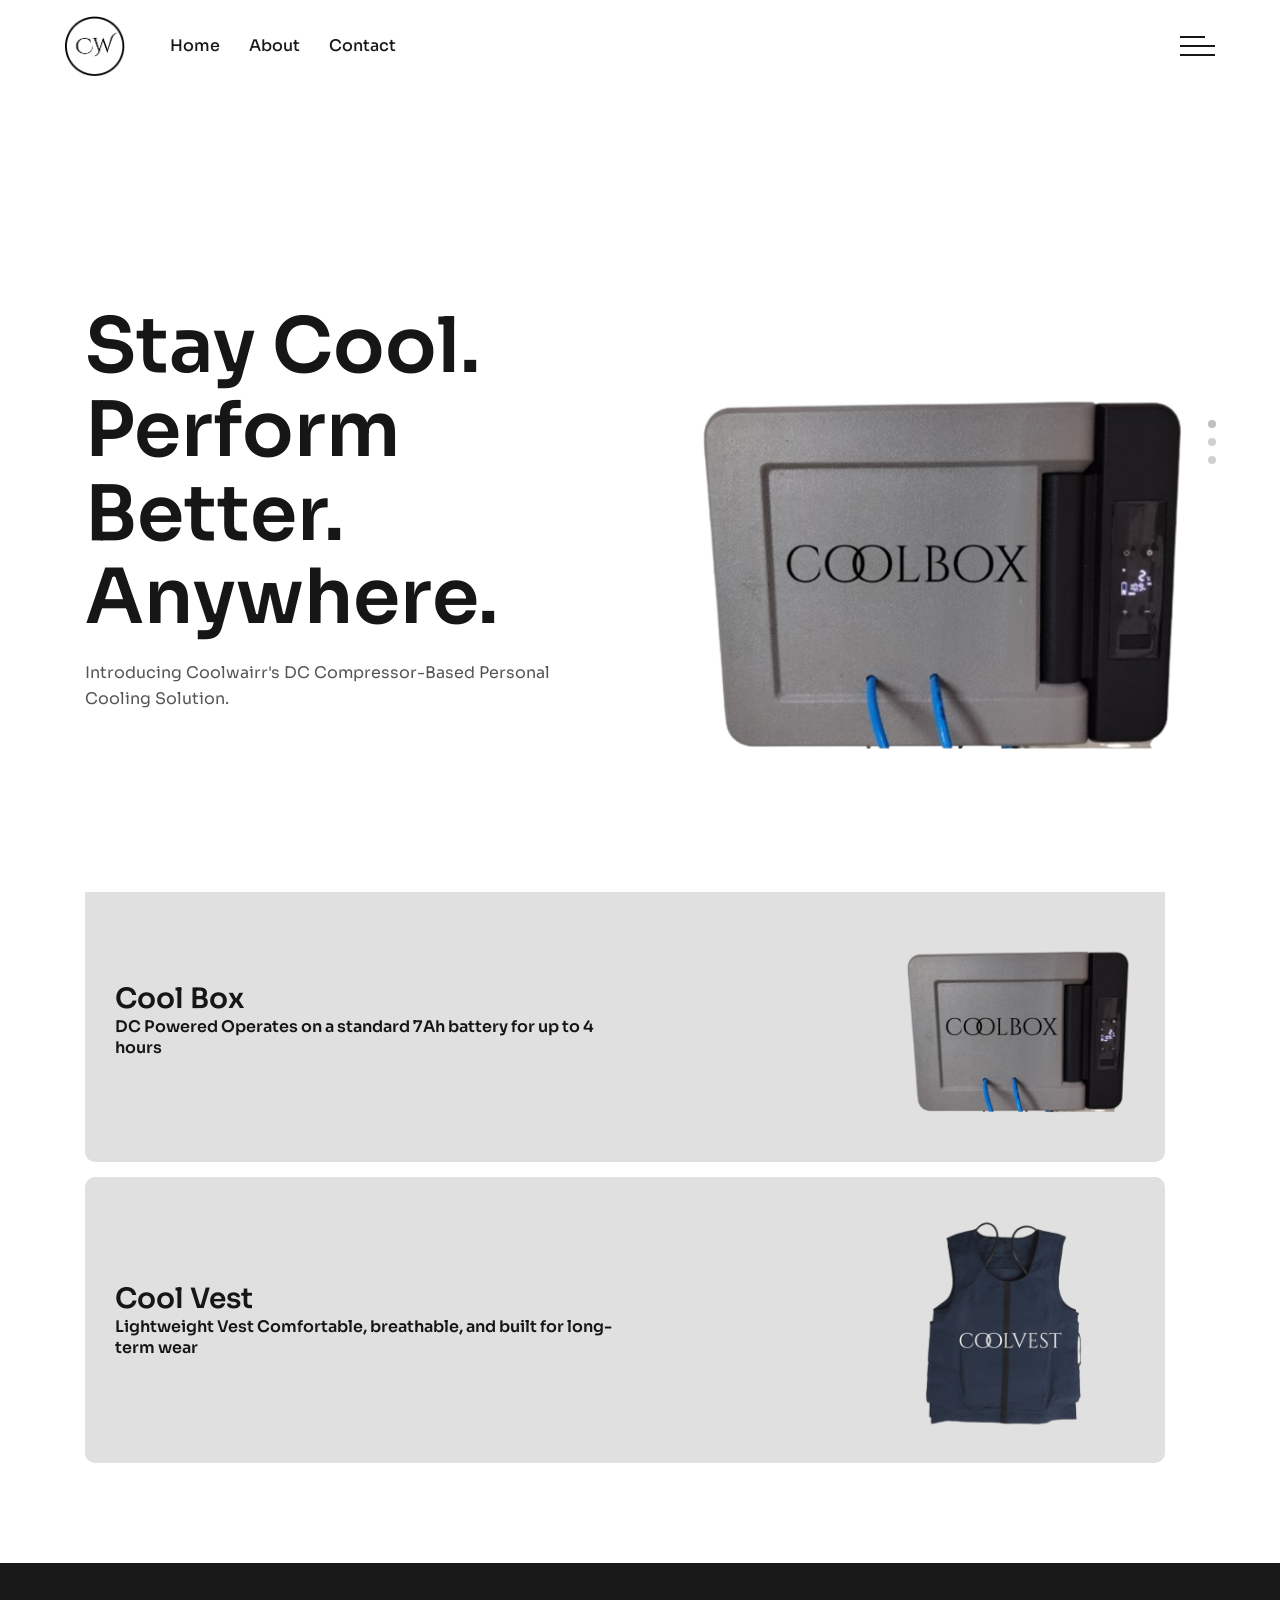
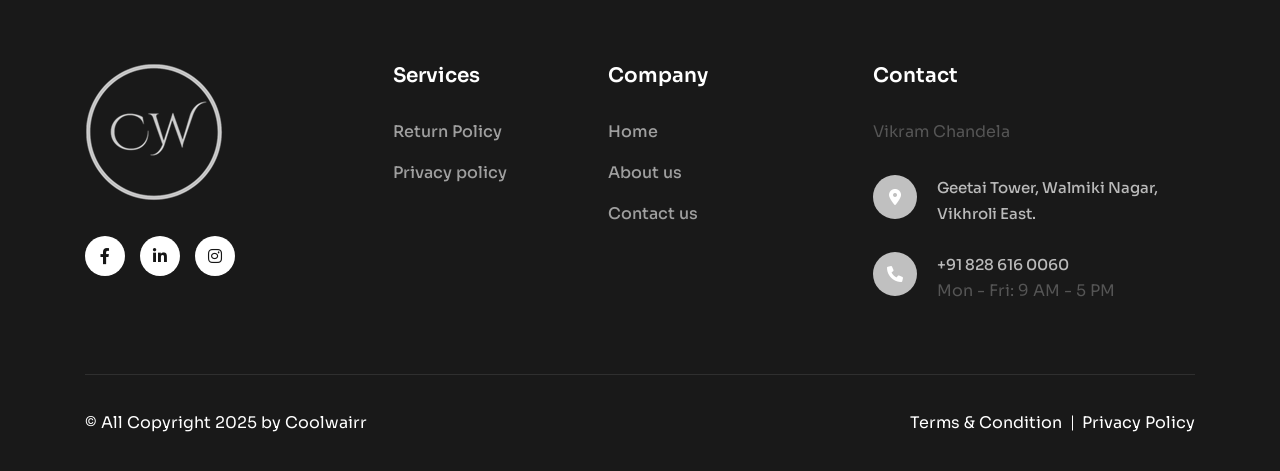
==== index.html @ e126ade2 "First Commit" ====
<!doctype html>
<html class="no-js" lang="zxx">


<head>
   <meta charset="utf-8">
   <meta http-equiv="x-ua-compatible" content="ie=edge">
   <title>Coolwairr</title>
   <meta name="description" content="">
   <meta name="viewport" content="width=device-width, initial-scale=1">

   <!-- Place favicon.ico in the root directory -->
   <link rel="shortcut icon" type="image/x-icon" href="assets/imgs/furniture/favicon.png">

   <!-- CSS here -->
   <link rel="stylesheet" href="assets/css/bootstrap.min.css">
   <link rel="stylesheet" href="assets/css/meanmenu.min.css">
   <link rel="stylesheet" href="assets/css/animate.css">
   <link rel="stylesheet" href="assets/css/swiper.min.css">
   <link rel="stylesheet" href="assets/css/slick.css">
   <link rel="stylesheet" href="assets/css/magnific-popup.css">
   <link rel="stylesheet" href="assets/css/fontawesome-pro.css">
   <link rel="stylesheet" href="assets/css/spacing.css">
   <link rel="stylesheet" href="assets/css/main.css">
</head>

<body>

   <!-- preloader start -->
   <div id="preloader">
      <div class="bd-loader-inner">
         <div class="bd-loader">
            <span class="bd-loader-item"></span>
            <span class="bd-loader-item"></span>
            <span class="bd-loader-item"></span>
            <span class="bd-loader-item"></span>
            <span class="bd-loader-item"></span>
            <span class="bd-loader-item"></span>
            <span class="bd-loader-item"></span>
            <span class="bd-loader-item"></span>
         </div>
      </div>
   </div>
   <!-- preloader start -->

   <!-- Back to top start -->
   <div class="backtotop-wrap cursor-pointer">
      <svg class="backtotop-circle svg-content" width="100%" height="100%" viewBox="-1 -1 102 102">
         <path d="M50,1 a49,49 0 0,1 0,98 a49,49 0 0,1 0,-98" />
      </svg>
   </div>
   <!-- Back to top end -->

   <!-- search area start -->
   <!-- <div class="df-search-area">
      <div class="container">
         <div class="row">
            <div class="col-xl-12">
               <div class="df-search-form">
                  <div class="df-search-close text-center mb-20">
                     <button class="df-search-close-btn df-search-close-btn"></button>
                  </div>
                  <form action="#">
                     <div class="df-search-input mb-10">
                        <input type="text" placeholder="Search for product...">
                        <button type="submit"><i class="flaticon-search-1"></i></button>
                     </div>
                     <div class="df-search-category">
                        <span>Search by : </span>
                        <a href="#">Healthline, </a>
                        <a href="#">COVID-19, </a>
                        <a href="#">Surgery, </a>
                        <a href="#">Surgeon, </a>
                        <a href="#">Medical research</a>
                     </div>
                  </form>
               </div>
            </div>
         </div>
      </div>
   </div>
   <div class="body-overlay"></div> -->
   <!-- search area end -->

   <!-- Offcanvas area start -->
   <div class="fix">
      <div class="offcanvas__info">
         <div class="offcanvas__wrapper">
            <div class="offcanvas__content">
               <div class="offcanvas__top mb-40 d-flex justify-content-between align-items-center">
                  <div class="offcanvas__logo">
                     <a href="index.html">
                        <img src="assets/imgs/furniture/logo/logo.png" alt="logo not found">
                     </a>
                  </div>
                  <div class="offcanvas__close">
                     <button>
                        <i class="fal fa-times"></i>
                     </button>
                  </div>
               </div>
               <div class="offcanvas__search mb-25">
                  <form action="#">
                     <input type="text" placeholder="What are you searching for?">
                     <button type="submit"><i class="far fa-search"></i></button>
                  </form>
               </div>
               <div class="mobile-menu fix mb-40"></div>
               <div class="offcanvas__contact mt-30 mb-20">
                  <h4>Contact Info</h4>
                  <ul>
                     <li class="d-flex align-items-center">
                        <div class="offcanvas__contact-icon mr-15">
                           <i class="fal fa-map-marker-alt"></i>
                        </div>
                        <div class="offcanvas__contact-text">
                           <a target="_blank"
                              href="https://maps.app.goo.gl/G5rBFQSNvnxUEE8n7">Geetai Tower, Walmiki Nagar, Vikhroli East.</a>
                        </div>
                     </li>
                     <li class="d-flex align-items-center">
                        <div class="offcanvas__contact-icon mr-15">
                           <i class="far fa-phone"></i>
                        </div>
                        <div class="offcanvas__contact-text">
                           <a href="tel:+918286160061">+918286160061</a>
                        </div>
                     </li>
                     <li class="d-flex align-items-center">
                        <div class="offcanvas__contact-icon mr-15">
                           <i class="fal fa-envelope"></i>
                        </div>
                        <div class="offcanvas__contact-text">
                           <a href="tel:+012-345-6789"><span class="mailto:coolwairtech@gmail.com">coolwairtech@gmail.com</span></a>
                        </div>
                     </li>
                  </ul>
               </div>
               <div class="offcanvas__social">
                  <ul>
                     <li><a href="https://www.facebook.com/profile.php?id=61555035770147" target="_blank"><i class="fab fa-facebook-f"></i></a></li>
                     <!-- <li><a href="#"><i class="fab fa-twitter"></i></a></li> -->
                     <li><a href="https://www.instagram.com/coollwair/?next=%2F" target="_blank"><i class="fa-brands fa-instagram"></i></a></li>
                     <li><a href="https://www.linkedin.com/company/coolwairr/?viewAsMember=true" target="_blank"><i class="fab fa-linkedin"></i></a></li>
                  </ul>
               </div>
            </div>
         </div>
      </div>
   </div>
   <div class="offcanvas__overlay"></div>
   <div class="offcanvas__overlay-white"></div>
   <!-- Offcanvas area start -->

   <!-- Add cart modal area start -->
   <!-- <div class="product-modal-sm modal fade" id="producQuickViewModal" tabindex="-1">
      <div class="modal-dialog modal-dialog-centered">
         <div class="modal-content">
            <div class="product-modal">
               <div class="product-modal-wrapper p-relative">
                  <button type="button" class="close product-modal-close" data-bs-dismiss="modal" aria-label="Close">
                     <i class="fal fa-times"></i>
                  </button>
                  <div class="modal__inner">
                     <div class="bd__shop-details-inner">
                        <div class="row">
                           <div class="col-xxl-6 col-lg-6">
                              <div class="product__details-thumb-wrapper d-sm-flex align-items-start">
                                 <div class="product__details-thumb-tab mr-20">
                                    <nav>
                                       <div class="nav nav-tabs flex-nowrap flex-sm-column" id="nav-tab" role="tablist">
                                          <button class="nav-link active" id="img-1-tab" data-bs-toggle="tab"
                                             data-bs-target="#img-1" type="button" role="tab" aria-controls="img-1"
                                             aria-selected="true">
                                             <img src="assets/imgs/product/details/details-04.png"
                                                alt="product-sm-thumb">
                                          </button>
                                          <button class="nav-link" id="img-2-tab" data-bs-toggle="tab"
                                             data-bs-target="#img-2" type="button" role="tab" aria-controls="img-3"
                                             aria-selected="false">
                                             <img src="assets/imgs/product/details/details-05.png"
                                                alt="product-sm-thumb">
                                          </button>
                                          <button class="nav-link" id="img-3-tab" data-bs-toggle="tab"
                                             data-bs-target="#img-3" type="button" role="tab" aria-controls="img-3"
                                             aria-selected="false">
                                             <img src="assets/imgs/product/details/details-06.png"
                                                alt="product-sm-thumb">
                                          </button>
                                       </div>
                                    </nav>
                                 </div>
                                 <div class="product__details-thumb-tab-content">
                                    <div class="tab-content" id="productthumbcontent">
                                       <div class="tab-pane fade show active" id="img-1" role="tabpanel"
                                          aria-labelledby="img-1-tab">
                                          <div class="product__details-thumb-big w-img">
                                             <img src="assets/imgs/product/details/details-04.png" alt="">
                                          </div>
                                       </div>
                                       <div class="tab-pane fade" id="img-2" role="tabpanel"
                                          aria-labelledby="img-2-tab">
                                          <div class="product__details-thumb-big w-img">
                                             <img src="assets/imgs/product/details/details-05.png" alt="">
                                          </div>
                                       </div>
                                       <div class="tab-pane fade" id="img-3" role="tabpanel"
                                          aria-labelledby="img-3-tab">
                                          <div class="product__details-thumb-big w-img">
                                             <img src="assets/imgs/product/details/details-06.png" alt="">
                                          </div>
                                       </div>
                                    </div>
                                 </div>
                              </div>
                           </div>
                           <div class="col-xxl-6 col-lg-6">
                              <div class="product__details-content">
                                 <div class="product__details-top d-flex flex-wrap gap-3 align-items-center mb-15">
                                    <div class="product__details-tag">
                                       <a href="#">Construction</a>
                                    </div>
                                    <div class="product__details-rating">
                                       <a href="#"><i class="fa-solid fa-star"></i></a>
                                       <a href="#"><i class="fa-solid fa-star"></i></a>
                                       <a href="#"><i class="fa-regular fa-star"></i></a>
                                    </div>
                                    <div class="product__details-review-count">
                                       <a href="#">10 Reviews</a>
                                    </div>
                                 </div>
                                 <h3 class="product__details-title">Disposable Surgical Face Mask</h3>
                                 <div class="product__details-price">
                                    <span class="old-price">$30.35</span>
                                    <span class="new-price">$19.25</span>
                                 </div>
                                 <p>Priyoshop has brought to you the Hijab 3 Pieces Combo Pack PS23. It is a completely
                                    modern design and you feel comfortable to put on this hijab. Buy it at the best
                                    price.</p>

                                 <div class="product__details-action mb-35">
                                    <div class="product__quantity">
                                       <div class="product-quantity-wrapper">
                                          <form action="#">
                                             <button class="cart-minus"><i class="fa-light fa-minus"></i></button>
                                             <input class="cart-input" type="text" value="1">
                                             <button class="cart-plus"><i class="fa-light fa-plus"></i></button>
                                          </form>
                                       </div>
                                    </div>
                                    <div class="product__add-cart">
                                       <a href="javascript:void(0)" class="fill-btn cart-btn">
                                          <span class="fill-btn-inner">
                                             <span class="fill-btn-normal">Add To Cart<i
                                                   class="fa-solid fa-basket-shopping"></i></span>
                                             <span class="fill-btn-hover">Add To Cart<i
                                                   class="fa-solid fa-basket-shopping"></i></span>
                                          </span>
                                       </a>
                                    </div>
                                    <div class="product__add-wish">
                                       <a href="#" class="product__add-wish-btn"><i class="fa-solid fa-heart"></i></a>
                                    </div>
                                 </div>
                                 <div class="product__details-meta">
                                    <div class="sku">
                                       <span>SKU:</span>
                                       <a href="#">BO1D0MX8SJ</a>
                                    </div>
                                    <div class="categories">
                                       <span>Categories:</span> <a href="#">Milk,</a> <a href="#">Cream,</a> <a
                                          href="#">Fermented.</a>
                                    </div>
                                    <div class="tag">
                                       <span>Tags:</span> <a href="#"> Cheese,</a> <a href="#">Custard,</a> <a
                                          href="#">Frozen</a>
                                    </div>
                                 </div>
                              </div>
                           </div>
                        </div>
                     </div>
                  </div>
               </div>
            </div>
         </div>
      </div>
   </div> -->
   <!-- Add cart modal area end -->

   <!-- Header area start -->
   <header>
      <div class="header">
         <div class="header-top-area grocery__top-header">
            <div class="header-layout-4">
               <!--<div class="header-to-main d-none d-sm-flex">
                  <div class="link-text">
                     <span><img src="assets/imgs/icons/call.png" alt=""></span>
                     <a href="tel:+380961381876">+380961381876</a>
                  </div>
                  <div class="header-top-notice d-none d-lg-block">
                     <p>TAKE CARE OF YOUR Health <span class="text-white">25% OFF</span> USE CODE “ DOFIX03 ”</p>
                  </div>
                  <div class="tp-header-top-menu d-flex align-items-center justify-content-end">
                     <div class="header-lang-item header-lang">
                        <span class="header-lang-toggle text-white" id="header-lang-toggle">English</span>
                        <ul class="">
                           <li>
                              <a class="furniture-clr-hover" href="#">Spanish</a>
                           </li>
                           <li>
                              <a class="furniture-clr-hover" href="#">Russian</a>
                           </li>
                           <li>
                              <a class="furniture-clr-hover" href="#">Portuguese</a>
                           </li>
                        </ul>
                     </div>
                     <div class="header-lang-item tp-header-currency">
                        <span class="header-currency-toggle text-white" id="header-currency-toggle">USD</span>
                        <ul>
                           <li>
                              <a class="furniture-clr-hover" href="#">EUR</a>
                           </li>
                           <li>
                              <a class="furniture-clr-hover" href="#">CHF</a>
                           </li>
                           <li>
                              <a class="furniture-clr-hover" href="#">GBP</a>
                           </li>
                           <li>
                              <a class="furniture-clr-hover" href="#">KWD</a>
                           </li>
                        </ul>
                     </div>
                     <div class="header-lang-item tp-header-setting">
                        <span class="header-setting-toggle text-white" id="header-setting-toggle">Setting</span>
                        <ul>
                           <li>
                              <a class="furniture-clr-hover" href="#">My Profile</a>
                           </li>
                           <li>
                              <a class="furniture-clr-hover" href="wishlist.html">Wishlist</a>
                           </li>
                           <li>
                              <a class="furniture-clr-hover" href="cart.html">Cart</a>
                           </li>
                           <li>
                              <a class="furniture-clr-hover" href="#">Logout</a>
                           </li>
                        </ul>
                     </div>
                  </div>
               </div>-->
            </div>
         </div>
         <div class="header-layout-4 header-bottom">
            <div id="header-sticky" class="header-4">
               <div class="mega-menu-wrapper">
                  <div class="header-main-4">
                     <div class="header-left">
                        <div class="header-logo">
                           <a href="index.html">
                              <img src="assets/imgs/furniture/logo/logo-silver.png" alt="logo not found">
                           </a>
                        </div>
                        <div class="mean__menu-wrapper furniture__menu d-none d-lg-block">
                           <div class="main-menu">
                              <nav id="mobile-menu">
                                 <ul>
                                    <li class="has-dropdown">
                                       <a href="index.html">Home</a>
                                       <!-- <ul class="submenu">
                                          <li><a href="pharmacy.html">Pharmacy Store</a></li>
                                          <li><a href="index.html">Furniture Store</a></li>
                                          <li><a href="grocery.html">Grocery Store</a></li>
                                       </ul> -->
                                    </li>
                                    <li>
                                       <a href="about.html">About</a>
                                    </li>
                                    <!-- <li class="has-dropdown">
                                       <a href="product.html">Shop</a>
                                       <ul class="submenu">
                                          <li><a href="product.html">Product</a></li>
                                          <li><a href="product-details.html">Product Details</a></li>
                                          <li><a href="wishlist.html">Wishlist</a></li>
                                          <li><a href="cart.html">Cart</a></li>
                                          <li><a href="checkout.html">Checkout</a></li>
                                       </ul>
                                    </li>
                                    <li class="has-dropdown">
                                       <a href="about.html">Pages</a>
                                       <ul class="submenu">
                                          <li><a href="about.html">About Us</a></li>
                                          <li><a href="store.html">Find a Store</a></li>
                                          <li><a href="portfolio.html">Portfolio</a></li>
                                          <li><a href="portfolio-details.html">Portfolio Details</a></li>
                                          <li><a href="faq.html">Faq</a></li>
                                          <li><a href="coming-soon.html">Coming Soon</a></li>
                                          <li><a href="error.html">404</a></li>
                                       </ul>
                                    </li>
                                    <li class="has-dropdown">
                                       <a href="blog.html">Blog</a>
                                       <ul class="submenu">
                                          <li><a href="blog.html">Blog Default</a></li>
                                          <li><a href="blog-grid.html">Blog Grid</a></li>
                                          <li><a href="blog-details.html">Blog Details</a></li>
                                       </ul>
                                    </li> -->
                                    <li>
                                       <a href="contact.html">Contact</a>
                                    </li>
                                 </ul>
                              </nav>
                           </div>
                        </div>
                     </div>
                     <div class="header-right d-inline-flex align-items-center justify-content-end">
                        <!-- <div class="header-search d-none d-xxl-block">
                           <form action="#">
                              <input type="text" placeholder="Search...">
                              <button type="submit">
                                 <svg width="18" height="18" viewBox="0 0 18 18" fill="none"
                                    xmlns="http://www.w3.org/2000/svg">
                                    <path d="M13.4443 13.4445L16.9999 17" stroke="white" stroke-width="2"
                                       stroke-linecap="round" stroke-linejoin="round" />
                                    <path
                                       d="M15.2222 8.11111C15.2222 12.0385 12.0385 15.2222 8.11111 15.2222C4.18375 15.2222 1 12.0385 1 8.11111C1 4.18375 4.18375 1 8.11111 1C12.0385 1 15.2222 4.18375 15.2222 8.11111Z"
                                       stroke="white" stroke-width="2" />
                                 </svg>
                              </button>
                           </form>
                        </div>
                        <div class="header-action d-flex align-items-center ml-30">
                           <div class="header-action-item">
                              <a href="wishlist.html" class="header-action-btn">
                                 <svg width="23" height="21" viewBox="0 0 23 21" fill="none"
                                    xmlns="http://www.w3.org/2000/svg">
                                    <path
                                       d="M21.2743 2.33413C20.6448 1.60193 19.8543 1.01306 18.9596 0.609951C18.0649 0.206838 17.0883 -0.0004864 16.1002 0.00291444C14.4096 -0.0462975 12.7637 0.529279 11.5011 1.61122C10.2385 0.529279 8.59252 -0.0462975 6.90191 0.00291444C5.91383 -0.0004864 4.93727 0.206838 4.04257 0.609951C3.14788 1.01306 2.35732 1.60193 1.72785 2.33413C0.632101 3.61193 -0.514239 5.92547 0.245772 9.69587C1.4588 15.7168 10.5548 20.6578 10.9388 20.8601C11.11 20.9518 11.3028 21 11.4988 21C11.6948 21 11.8875 20.9518 12.0587 20.8601C12.445 20.6534 21.541 15.7124 22.7518 9.69587C23.5164 5.92547 22.37 3.61193 21.2743 2.33413ZM20.4993 9.27583C19.6416 13.5326 13.4074 17.492 11.5011 18.6173C8.81516 17.0587 3.28927 13.1457 2.50856 9.27583C1.91872 6.35103 2.72587 4.65208 3.50773 3.74126C3.9212 3.26166 4.43995 2.87596 5.02678 2.61185C5.6136 2.34774 6.25396 2.21175 6.90191 2.21365C7.59396 2.16375 8.28765 2.2871 8.91534 2.57168C9.54304 2.85626 10.0833 3.29235 10.4835 3.83743C10.5822 4.012 10.7278 4.15794 10.9051 4.26003C11.0824 4.36212 11.2849 4.41662 11.4916 4.41787C11.6983 4.41911 11.9015 4.36704 12.0801 4.26709C12.2587 4.16714 12.4062 4.02296 12.5071 3.84959C12.9065 3.30026 13.448 2.86048 14.0781 2.57361C14.7081 2.28674 15.4051 2.16267 16.1002 2.21365C16.7495 2.21061 17.3915 2.34604 17.9798 2.6102C18.5681 2.87435 19.0881 3.26065 19.5025 3.74126C20.282 4.65208 21.0892 6.35103 20.4993 9.27583Z"
                                       fill="black" />
                                 </svg>
                                 <span class="header-action-badge bg-furniture">3</span>
                              </a>
                           </div>
                           <div class="header-action-item">
                              <a href="cart.html" class="header-action-btn cartmini-open-btn">
                                 <svg width="21" height="23" viewBox="0 0 21 23" fill="none"
                                    xmlns="http://www.w3.org/2000/svg">
                                    <path
                                       d="M14.0625 10.6C14.0625 12.5883 12.4676 14.2 10.5 14.2C8.53243 14.2 6.9375 12.5883 6.9375 10.6M1 5.8H20M1 5.8V13C1 20.6402 2.33946 22 10.5 22C18.6605 22 20 20.6402 20 13V5.8M1 5.8L2.71856 2.32668C3.12087 1.5136 3.94324 1 4.84283 1H16.1571C17.0568 1 17.8791 1.5136 18.2814 2.32668L20 5.8"
                                       stroke="black" stroke-width="2" stroke-linecap="round" stroke-linejoin="round" />
                                 </svg>
                                 <span class="header-action-badge bg-furniture">12</span>
                              </a>
                           </div> 
                        </div>-->
                        <div class="header-humbager ml-30">
                           <a class="sidebar__toggle" href="javascript:void(0)">
                              <div class="bar-icon-2">
                                 <span></span>
                                 <span></span>
                                 <span></span>
                              </div>
                           </a>
                           <!-- for wp -->
                           <div class="header__hamburger ml-50 d-none">
                              <button type="button" class="hamburger-btn offcanvas-open-btn">
                                 <span>01</span>
                                 <span>01</span>
                                 <span>01</span>
                              </button>
                           </div>
                        </div>
                     </div>
                  </div>
               </div>
            </div>
         </div>
      </div>
   </header>
   <!-- Header area end -->

   <!-- Body main wrapper start -->
   <main>

      <!-- Banner area start -->
      <section class="banner-4 p-relative furniture-banner-area fix bg-image pb-100"
         data-background="assets/imgs/furniture/banner/bg.png" data-bg-color="#ffffff">
         <div class="swiper banner-active">
            <div class="swiper-wrapper">
               <div class="swiper-slide">
                  <div class="banner-item-4 d-flex align-items-end">
                     <div class="container">
                        <div class="row g-5 align-self-end">
                           <div class="col-xxl-6 col-lg-6">
                              <div class="banner-content-4 furniture__content">
                                 <!-- <span>New Arrival...</span> -->
                                 <h2 class="banner-title-4">Stay Cool.<br> Perform Better. Anywhere.</h2>
                                 <p>Introducing Coolwairr's DC Compressor-Based Personal Cooling Solution.</p>
                                 <!--<div class="banner-btn-wrapper furniture__btn-group">
                                    <a class="solid-btn" href="product-details.html">Buy Now<span><i
                                             class="fa-regular fa-angle-right"></i></span></a>
                                    <a class="border__btn-banner" href="product-details.html">view details<span><i
                                             class="fa-regular fa-angle-right"></i></span></a>
                                 </div>-->
                              </div>
                           </div>
                           <div class="col-xxl-6 col-lg-6">
                              <div class="banner-thumb-wrapper-4 p-relative">
                                 <div class="banner-thumb-4 p-relative z-index-1">
                                    <img src="assets/imgs/furniture/banner/chair1.png" alt="image">
                                 </div>
                                 <div class="furniture-circle d-none d-lg-block">
                                    <img src="assets/imgs/furniture/banner/circle.png" alt="">
                                 </div>
                              </div>
                           </div>
                        </div>
                     </div>
                  </div>
               </div>
               <div class="swiper-slide">
                  <div class="banner-item-4 d-flex align-items-end">
                     <div class="container">
                        <div class="row g-5 align-self-end">
                           <div class="col-xxl-6 col-lg-6">
                              <div class="banner-content-4 furniture__content">
                                 <!-- <span>New Arrival...</span> -->
                                 <h2 class="banner-title-4">Stay Cool.<br> Perform Better. Anywhere.</h2>
                                 <p>Coolbox - Cooling unit providing continuous chilled water.</p>
                                 <!--<div class="banner-btn-wrapper furniture__btn-group">
                                    <a class="solid-btn" href="product-details.html">Buy Now<span><i
                                             class="fa-regular fa-angle-right"></i></span></a>
                                    <a class="border__btn-banner" href="product-details.html">view details<span><i
                                             class="fa-regular fa-angle-right"></i></span></a>
                                 </div>-->
                              </div>
                           </div>
                           <div class="col-xxl-6 col-lg-6">
                              <div class="banner-thumb-wrapper-4 p-relative">
                                 <div class="banner-thumb-4 p-relative z-index-1">
                                    <img src="assets/imgs/furniture/banner/chair2.png" alt="image">
                                 </div>
                                 <div class="furniture-circle d-none d-lg-block">
                                    <img src="assets/imgs/furniture/banner/circle.png" alt="">
                                 </div>
                              </div>
                           </div>
                        </div>
                     </div>
                  </div>
               </div>
               <div class="swiper-slide">
                  <div class="banner-item-4 d-flex align-items-end">
                     <div class="container">
                        <div class="row g-5 align-self-end">
                           <div class="col-xxl-6 col-lg-6">
                              <div class="banner-content-4 furniture__content">
                                 <!-- <span>New Arrival...</span> -->
                                 <h2 class="banner-title-4">Stay Cool.<br> Perform Better. Anywhere.</h2>
                                 <p>Coolvest - Vest with water circulation mechanism.</p>
                                 <!--<div class="banner-btn-wrapper furniture__btn-group">
                                    <a class="solid-btn" href="product-details.html">Buy Now<span><i
                                             class="fa-regular fa-angle-right"></i></span></a>
                                    <a class="border__btn-banner" href="product-details.html">view details<span><i
                                             class="fa-regular fa-angle-right"></i></span></a>
                                 </div>-->
                              </div>
                           </div>
                           <div class="col-xxl-6 col-lg-6">
                              <div class="banner-thumb-wrapper-4 p-relative">
                                 <div class="banner-thumb-4 p-relative z-index-1">
                                    <img src="assets/imgs/furniture/banner/chair3.png" alt="image">
                                 </div>
                                 <div class="furniture-circle d-none d-lg-block">
                                    <img src="assets/imgs/furniture/banner/circle.png" alt="">
                                 </div>
                              </div>
                           </div>
                        </div>
                     </div>
                  </div>
               </div>
            </div>
            <!-- If we need pagination -->
            <div class="banner-dot-inner">
               <div class="banner-dot"></div>
            </div>
         </div>
      </section>
      <!-- Banner area end -->

      <!-- Service area start -->
      <!--<section class="furniture-service pt-100 pb-100">
         <div class="container">
            <div class="row g-4">
               <div class="col-xl-3 col-lg-3 col-md-6 col-sm-6">
                  <div class="furniture-service__item">
                     <div class="fsr-icon">
                        <svg width="80" height="63" viewBox="0 0 80 63" fill="none" xmlns="http://www.w3.org/2000/svg">
                           <g clip-path="url(#clip0_210_55)">
                              <path
                                 d="M21.6673 48.2343H15.0007C14.5586 48.2343 14.1347 48.0615 13.8221 47.7538C13.5096 47.4461 13.334 47.0288 13.334 46.5937C13.334 46.1586 13.5096 45.7413 13.8221 45.4336C14.1347 45.1259 14.5586 44.9531 15.0007 44.9531H21.6673C22.1093 44.9531 22.5333 45.1259 22.8458 45.4336C23.1584 45.7413 23.334 46.1586 23.334 46.5937C23.334 47.0288 23.1584 47.4461 22.8458 47.7538C22.5333 48.0615 22.1093 48.2343 21.6673 48.2343ZM75.834 48.2343H71.6673C71.2253 48.2343 70.8014 48.0615 70.4888 47.7538C70.1762 47.4461 70.0007 47.0288 70.0007 46.5937C70.0007 46.1586 70.1762 45.7413 70.4888 45.4336C70.8014 45.1259 71.2253 44.9531 71.6673 44.9531H74.4506L76.6973 33.1669C76.6673 27.1359 71.434 21.9844 65.0007 21.9844H54.0573L48.754 44.9531H58.334C58.776 44.9531 59.1999 45.1259 59.5125 45.4336C59.8251 45.7413 60.0007 46.1586 60.0007 46.5937C60.0007 47.0288 59.8251 47.4461 59.5125 47.7538C59.1999 48.0615 58.776 48.2343 58.334 48.2343H46.6673C46.4172 48.2345 46.1703 48.1792 45.9449 48.0726C45.7194 47.966 45.5213 47.8108 45.365 47.6186C45.2088 47.4264 45.0985 47.202 45.0424 46.9621C44.9862 46.7222 44.9856 46.4729 45.0407 46.2328L51.1007 19.9828C51.1839 19.6194 51.3903 19.2947 51.686 19.0621C51.9816 18.8295 52.3489 18.7029 52.7273 18.7031H65.0007C73.2707 18.7031 80.0007 25.328 80.0007 33.4687L77.4706 46.8956C77.3998 47.2718 77.1972 47.6117 76.8983 47.8563C76.5993 48.1009 76.2227 48.2346 75.834 48.2343Z"
                                 fill="#B18B5E" />
                              <path
                                 d="M65 54.7968C60.4067 54.7968 56.6667 51.1185 56.6667 46.5937C56.6667 42.0689 60.4067 38.3906 65 38.3906C69.5933 38.3906 73.3333 42.0689 73.3333 46.5937C73.3333 51.1185 69.5933 54.7968 65 54.7968ZM65 41.6718C62.2433 41.6718 60 43.8801 60 46.5937C60 49.3073 62.2433 51.5156 65 51.5156C67.7567 51.5156 70 49.3073 70 46.5937C70 43.8801 67.7567 41.6718 65 41.6718ZM28.3333 54.7968C23.74 54.7968 20 51.1185 20 46.5937C20 42.0689 23.74 38.3906 28.3333 38.3906C32.9267 38.3906 36.6667 42.0689 36.6667 46.5937C36.6667 51.1185 32.9267 54.7968 28.3333 54.7968ZM28.3333 41.6718C25.5767 41.6718 23.3333 43.8801 23.3333 46.5937C23.3333 49.3073 25.5767 51.5156 28.3333 51.5156C31.09 51.5156 33.3333 49.3073 33.3333 46.5937C33.3333 43.8801 31.09 41.6718 28.3333 41.6718ZM21.6667 18.7031H8.33333C7.89131 18.7031 7.46738 18.5303 7.15482 18.2226C6.84226 17.9149 6.66667 17.4976 6.66667 17.0625C6.66667 16.6274 6.84226 16.2101 7.15482 15.9024C7.46738 15.5947 7.89131 15.4219 8.33333 15.4219H21.6667C22.1087 15.4219 22.5326 15.5947 22.8452 15.9024C23.1577 16.2101 23.3333 16.6274 23.3333 17.0625C23.3333 17.4976 23.1577 17.9149 22.8452 18.2226C22.5326 18.5303 22.1087 18.7031 21.6667 18.7031ZM21.6667 28.5469H5C4.55797 28.5469 4.13405 28.374 3.82149 28.0663C3.50893 27.7587 3.33333 27.3414 3.33333 26.9062C3.33333 26.4711 3.50893 26.0538 3.82149 25.7461C4.13405 25.4385 4.55797 25.2656 5 25.2656H21.6667C22.1087 25.2656 22.5326 25.4385 22.8452 25.7461C23.1577 26.0538 23.3333 26.4711 23.3333 26.9062C23.3333 27.3414 23.1577 27.7587 22.8452 28.0663C22.5326 28.374 22.1087 28.5469 21.6667 28.5469ZM21.6667 38.3906H1.66667C1.22464 38.3906 0.800716 38.2177 0.488155 37.9101C0.175595 37.6024 0 37.1851 0 36.75C0 36.3148 0.175595 35.8976 0.488155 35.5899C0.800716 35.2822 1.22464 35.1093 1.66667 35.1093H21.6667C22.1087 35.1093 22.5326 35.2822 22.8452 35.5899C23.1577 35.8976 23.3333 36.3148 23.3333 36.75C23.3333 37.1851 23.1577 37.6024 22.8452 37.9101C22.5326 38.2177 22.1087 38.3906 21.6667 38.3906Z"
                                 fill="#B18B5E" />
                              <path
                                 d="M46.6673 48.2343H35.0007C34.5586 48.2343 34.1347 48.0615 33.8221 47.7538C33.5096 47.4461 33.334 47.0288 33.334 46.5937C33.334 46.1586 33.5096 45.7413 33.8221 45.4336C34.1347 45.1259 34.5586 44.9531 35.0007 44.9531H45.3373L52.9107 12.1406H15.0007C14.5586 12.1406 14.1347 11.9678 13.8221 11.6601C13.5096 11.3524 13.334 10.9351 13.334 10.5C13.334 10.0649 13.5096 9.64758 13.8221 9.3399C14.1347 9.03223 14.5586 8.85938 15.0007 8.85938H55.0007C55.2507 8.85925 55.4977 8.91453 55.7231 9.02112C55.9485 9.12771 56.1467 9.28287 56.3029 9.47511C56.4592 9.66735 56.5694 9.89173 56.6256 10.1316C56.6818 10.3715 56.6823 10.6208 56.6273 10.8609L48.294 46.9546C48.2107 47.318 48.0043 47.6427 47.7087 47.8753C47.413 48.1079 47.0458 48.2345 46.6673 48.2343Z"
                                 fill="#B18B5E" />
                           </g>
                           <defs>
                              <clipPath id="clip0_210_55">
                                 <rect width="80" height="62.9999" fill="white" />
                              </clipPath>
                           </defs>
                        </svg>
                     </div>
                     <div class="frs-content">
                        <h6>Free Delivery</h6>
                        <p>Free shipping on all order</p>
                     </div>
                  </div>
               </div>
               <div class="col-xl-3 col-lg-3 col-md-6 col-sm-6">
                  <div class="furniture-service__item">
                     <div class="fsr-icon">
                        <svg width="60" height="61" viewBox="0 0 60 61" fill="none" xmlns="http://www.w3.org/2000/svg">
                           <g clip-path="url(#clip0_210_27)">
                              <path
                                 d="M58.9337 12.1402C58.1563 11.2355 57.0676 10.683 55.868 10.5844L13.6154 7.11145C12.4156 7.01282 11.2491 7.38 10.33 8.14515C9.41469 8.90731 8.85419 9.97354 8.75083 11.1487L7.90075 18.9993H4.50643C2.02159 18.9993 0 20.9893 0 23.4353V49.4714C0 51.9174 2.02159 53.9074 4.50643 53.9074H46.9062C49.3912 53.9074 51.4128 51.9174 51.4128 49.4714V45.2479L52.9173 45.3715C53.0443 45.3819 53.1705 45.3871 53.2956 45.3871C55.6122 45.3871 57.587 43.6326 57.7832 41.32L59.9841 15.3743C60.0841 14.1934 59.7111 13.0449 58.9337 12.1402ZM4.50643 21.3064H46.9062C48.0987 21.3064 49.069 22.2615 49.069 23.4353V25.8077H2.34374V23.4353C2.34374 22.2615 3.31393 21.3064 4.50643 21.3064ZM2.34374 28.1149H49.069V32.9009H2.34374V28.1149ZM46.9062 51.6003H4.50643C3.31393 51.6003 2.34374 50.6452 2.34374 49.4714V35.208H49.069V49.4714C49.069 50.6452 48.0987 51.6003 46.9062 51.6003ZM57.6484 15.1822L55.4475 41.1279C55.3483 42.2978 54.3005 43.1704 53.1123 43.0724L51.4128 42.9327V23.4353C51.4128 20.9893 49.3912 18.9993 46.9062 18.9993H10.2579L11.0827 11.3812C11.0837 11.3725 11.0845 11.3638 11.0852 11.3549C11.1845 10.1851 12.2316 9.31255 13.4204 9.4106L55.6731 12.8835C56.2489 12.9308 56.7714 13.196 57.1444 13.6302C57.5174 14.0644 57.6965 14.6155 57.6484 15.1822Z"
                                 fill="#B18B5E" />
                              <path
                                 d="M44.1651 38.6377H32.8867C32.2395 38.6377 31.7148 39.1541 31.7148 39.7913V47.0344C31.7148 47.6715 32.2395 48.1879 32.8867 48.1879H44.1651C44.8123 48.1879 45.337 47.6715 45.337 47.0344V39.7913C45.337 39.1541 44.8123 38.6377 44.1651 38.6377ZM42.9932 45.8808H34.0586V40.9448H42.9932V45.8808Z"
                                 fill="#B18B5E" />
                           </g>
                           <defs>
                              <clipPath id="clip0_210_27">
                                 <rect width="60" height="59.0624" fill="white" transform="translate(0 0.970459)" />
                              </clipPath>
                           </defs>
                        </svg>

                     </div>
                     <div class="frs-content">
                        <h6>Money Return</h6>
                        <p>Back guarantee under 7 day</p>
                     </div>
                  </div>
               </div>
               <div class="col-xl-3 col-lg-3 col-md-6 col-sm-6">
                  <div class="furniture-service__item">
                     <div class="fsr-icon">
                        <svg width="64" height="63" viewBox="0 0 64 63" fill="none" xmlns="http://www.w3.org/2000/svg">
                           <path
                              d="M5.33406 31.5001C5.33334 26.5707 6.7429 21.7407 9.40132 17.5632C12.0598 13.3857 15.8596 10.0297 20.3657 7.87934C24.8718 5.72899 29.902 4.87128 34.8803 5.40444C39.8586 5.93759 44.5838 7.84006 48.5147 10.894H44.4583C44.1069 10.8973 43.7711 11.0371 43.5238 11.2828C43.2766 11.5286 43.1378 11.8605 43.1378 12.2064C43.1378 12.5524 43.2766 12.8843 43.5238 13.1301C43.7711 13.3758 44.1069 13.5156 44.4583 13.5189H52.0007C52.3543 13.5189 52.6935 13.3806 52.9435 13.1345C53.1936 12.8883 53.3341 12.5545 53.3341 12.2064V4.78163C53.3358 4.6082 53.3025 4.43616 53.2363 4.27545C53.1701 4.11474 53.0721 3.96855 52.9481 3.84532C52.8242 3.72209 52.6766 3.62427 52.514 3.55751C52.3514 3.49075 52.1769 3.45638 52.0007 3.45638C51.8246 3.45638 51.6501 3.49075 51.4875 3.55751C51.3249 3.62427 51.1773 3.72209 51.0533 3.84532C50.9294 3.96855 50.8314 4.11474 50.7652 4.27545C50.699 4.43616 50.6657 4.6082 50.6674 4.78163V9.22607C44.8535 4.50493 37.4165 2.16785 29.899 2.69954C22.3815 3.23124 15.3604 6.59091 10.2918 12.0817C5.22327 17.5726 2.49625 24.7732 2.67635 32.1902C2.85646 39.6072 5.92989 46.6713 11.2592 51.9175C11.3825 52.0417 11.5295 52.1405 11.6919 52.2084C11.8543 52.2762 12.0287 52.3116 12.2051 52.3126C12.3814 52.3136 12.5563 52.2802 12.7194 52.2142C12.8825 52.1482 13.0308 52.051 13.1555 51.9283C13.2802 51.8055 13.3789 51.6596 13.446 51.499C13.513 51.3384 13.547 51.1663 13.546 50.9927C13.5449 50.8191 13.5089 50.6474 13.44 50.4875C13.3711 50.3277 13.2707 50.1829 13.1446 50.0616C10.6606 47.6297 8.69126 44.737 7.35059 41.551C6.00992 38.3649 5.32452 34.9487 5.33406 31.5001ZM20.3471 55.1193C19.5867 54.7549 18.8442 54.3555 18.1221 53.9222C17.8202 53.7408 17.4576 53.6849 17.1139 53.7667C16.7702 53.8486 16.4736 54.0615 16.2894 54.3586C16.1051 54.6557 16.0483 55.0126 16.1315 55.351C16.2146 55.6893 16.4309 55.9812 16.7327 56.1626C17.5274 56.6398 18.3447 57.0795 19.1819 57.4802C19.3394 57.5555 19.5104 57.5996 19.6852 57.6098C19.86 57.6201 20.0351 57.5964 20.2006 57.54C20.366 57.4837 20.5186 57.3958 20.6495 57.2814C20.7805 57.167 20.8873 57.0283 20.9638 56.8733C21.0403 56.7183 21.0851 56.55 21.0955 56.3779C21.1059 56.2059 21.0818 56.0335 21.0246 55.8706C20.9674 55.7077 20.8781 55.5576 20.7619 55.4286C20.6457 55.2997 20.5048 55.1946 20.3473 55.1193H20.3471ZM56.0066 20.053C56.0829 20.2081 56.1895 20.3469 56.3203 20.4614C56.4512 20.576 56.6036 20.6641 56.769 20.7206C56.9344 20.7772 57.1095 20.8011 57.2843 20.7911C57.4591 20.781 57.6302 20.7372 57.7878 20.662C57.9454 20.5869 58.0864 20.4819 58.2028 20.3532C58.3192 20.2244 58.4086 20.0743 58.4661 19.9115C58.5235 19.7487 58.5479 19.5763 58.5376 19.4042C58.5274 19.2321 58.4829 19.0637 58.4066 18.9086C58.0008 18.0843 57.5554 17.2795 57.0719 16.4969C56.9809 16.3496 56.8613 16.2214 56.72 16.1197C56.5786 16.0179 56.4183 15.9445 56.2482 15.9037C55.9045 15.8213 55.5417 15.8767 55.2396 16.0576C54.9374 16.2386 54.7206 16.5303 54.6369 16.8685C54.5532 17.2068 54.6095 17.5639 54.7933 17.8614C55.2326 18.5726 55.6375 19.304 56.0066 20.053ZM35.1641 57.5662C34.3223 57.6646 33.4707 57.7232 32.6322 57.7431C32.285 57.7562 31.9567 57.9022 31.7172 58.15C31.4777 58.3978 31.346 58.7279 31.35 59.0699C31.354 59.4119 31.4936 59.7388 31.7388 59.9811C31.9841 60.2233 32.3158 60.3617 32.6632 60.3669C32.6736 60.3669 32.6847 60.3669 32.6951 60.3662C33.6169 60.3451 34.5524 60.2801 35.4769 60.1727C35.8278 60.1315 36.1478 59.955 36.3665 59.6817C36.5852 59.4085 36.6848 59.061 36.6434 58.7156C36.602 58.3701 36.4229 58.055 36.1456 57.8394C35.8683 57.6238 35.5154 57.5253 35.1644 57.5657L35.1641 57.5662ZM27.5757 57.388C26.7414 57.2508 25.9143 57.0742 25.0972 56.8589C24.7555 56.769 24.3915 56.8164 24.0853 56.9907C23.779 57.165 23.5557 57.4519 23.4644 57.7882C23.373 58.1246 23.4212 58.4829 23.5982 58.7844C23.7753 59.0858 24.0667 59.3056 24.4084 59.3955C25.308 59.6319 26.2186 59.8258 27.1369 59.9768C27.3096 60.0052 27.4863 59.9998 27.6569 59.9609C27.8275 59.922 27.9886 59.8505 28.1311 59.7503C28.2736 59.6502 28.3947 59.5234 28.4874 59.3772C28.5801 59.2309 28.6426 59.0682 28.6714 58.8982C28.7002 58.7282 28.6948 58.5542 28.6553 58.3863C28.6158 58.2184 28.5431 58.0598 28.4414 57.9195C28.3396 57.7793 28.2108 57.6601 28.0623 57.5688C27.9137 57.4776 27.7484 57.416 27.5757 57.3877V57.388ZM60.0248 30.8673C59.6713 30.8588 59.3289 30.9889 59.0728 31.2288C58.8167 31.4688 58.6678 31.799 58.6589 32.147C58.6374 32.9801 58.5763 33.8118 58.4759 34.6393C58.4342 34.985 58.5335 35.3328 58.7521 35.6064C58.9708 35.88 59.2908 36.057 59.6419 36.0985C59.6951 36.1043 59.7486 36.1073 59.8021 36.1075C60.1279 36.107 60.4424 35.9891 60.686 35.776C60.9296 35.5629 61.0855 35.2694 61.1243 34.9508C61.2342 34.0416 61.3009 33.1278 61.3243 32.2124C61.3288 32.0401 61.2987 31.8686 61.2358 31.7077C61.1729 31.5468 61.0784 31.3997 60.9577 31.2748C60.837 31.1499 60.6925 31.0496 60.5324 30.9797C60.3724 30.9097 60.1999 30.8716 60.0248 30.8673ZM55.9323 45.88C55.6397 45.6847 55.2803 45.6117 54.9331 45.6769C54.5858 45.7422 54.2791 45.9403 54.0801 46.2279C53.6043 46.917 53.0956 47.5836 52.5559 48.2255C52.4416 48.3579 52.3551 48.5113 52.3015 48.6768C52.2479 48.8424 52.2282 49.0168 52.2436 49.1898C52.259 49.3629 52.3092 49.5313 52.3912 49.6852C52.4733 49.839 52.5855 49.9753 52.7215 50.0861C52.8574 50.1969 53.0144 50.28 53.1833 50.3306C53.3521 50.3812 53.5295 50.3983 53.7051 50.3809C53.8808 50.3635 54.0511 50.3119 54.2063 50.2292C54.3615 50.1465 54.4985 50.0342 54.6093 49.8989C55.2031 49.1934 55.7625 48.4604 56.2857 47.7027C56.3841 47.5601 56.453 47.3999 56.4884 47.2312C56.5239 47.0625 56.5253 46.8885 56.4925 46.7193C56.4597 46.55 56.3933 46.3888 56.2972 46.2448C56.2011 46.1008 56.0771 45.9768 55.9323 45.88ZM57.7696 24.7287C57.9869 25.5334 58.1652 26.3478 58.3041 27.1691C58.3557 27.4755 58.5161 27.754 58.7566 27.955C58.9971 28.156 59.3023 28.2665 59.6178 28.2669C59.6913 28.2668 59.7647 28.2608 59.8372 28.249C60.0099 28.2208 60.1754 28.1593 60.324 28.0682C60.4727 27.977 60.6016 27.858 60.7035 27.7177C60.8053 27.5775 60.8781 27.4189 60.9177 27.251C60.9573 27.0831 60.9629 26.9091 60.9342 26.7391C60.7818 25.8351 60.5858 24.9388 60.3467 24.0532C60.2557 23.7168 60.0327 23.4298 59.7267 23.2553C59.4207 23.0808 59.0568 23.0331 58.7151 23.1227C58.3734 23.2122 58.0818 23.4318 57.9046 23.733C57.7273 24.0342 57.6788 24.3924 57.7698 24.7287H57.7696ZM48.9688 51.7522C48.3169 52.2831 47.6397 52.7831 46.9396 53.2506C46.7946 53.3473 46.6705 53.4711 46.5742 53.6151C46.4779 53.759 46.4114 53.9202 46.3784 54.0894C46.3454 54.2587 46.3465 54.4327 46.3818 54.6015C46.4171 54.7703 46.4859 54.9306 46.5841 55.0732C46.6824 55.2159 46.8082 55.3381 46.9544 55.4328C47.1006 55.5276 47.2644 55.5931 47.4363 55.6256C47.6082 55.6581 47.785 55.657 47.9564 55.6222C48.1279 55.5875 48.2908 55.5198 48.4357 55.4231C49.2058 54.9091 49.9507 54.3595 50.6681 53.7761C50.9407 53.5543 51.1127 53.235 51.1461 52.8883C51.1796 52.5417 51.0718 52.1962 50.8464 51.9278C50.6211 51.6594 50.2967 51.4902 49.9446 51.4572C49.5924 51.4243 49.2414 51.5304 48.9688 51.7522ZM59.0736 38.6632C58.7367 38.5578 58.3711 38.5884 58.0571 38.748C57.7431 38.9077 57.5063 39.1835 57.3986 39.5149C57.1412 40.3078 56.8455 41.0882 56.5124 41.8534C56.4397 42.0123 56.3999 42.1839 56.3953 42.3582C56.3907 42.5325 56.4214 42.7059 56.4856 42.8684C56.5499 43.0308 56.6464 43.179 56.7694 43.3044C56.8925 43.4297 57.0397 43.5296 57.2025 43.5984C57.3652 43.6671 57.5403 43.7032 57.7174 43.7046C57.8945 43.7059 58.07 43.6726 58.2339 43.6064C58.3977 43.5403 58.5465 43.4426 58.6716 43.3192C58.7967 43.1958 58.8956 43.0491 58.9624 42.8877C59.3299 42.0452 59.6555 41.1857 59.9383 40.3121C59.9916 40.1479 60.0115 39.975 59.9969 39.8033C59.9823 39.6316 59.9334 39.4644 59.8531 39.3112C59.7728 39.1581 59.6626 39.022 59.5288 38.9108C59.3951 38.7996 59.2404 38.7155 59.0736 38.6632ZM42.4928 55.6397C41.7153 55.967 40.9223 56.2577 40.1166 56.5106C39.9498 56.5629 39.7951 56.6471 39.6613 56.7583C39.5275 56.8695 39.4173 57.0055 39.337 57.1587C39.2567 57.3118 39.2077 57.479 39.193 57.6507C39.1783 57.8224 39.1981 57.9953 39.2513 58.1595C39.3045 58.3237 39.39 58.476 39.503 58.6077C39.6159 58.7393 39.7541 58.8478 39.9097 58.9269C40.0652 59.006 40.2351 59.0541 40.4095 59.0686C40.584 59.0831 40.7596 59.0636 40.9264 59.0113C41.8134 58.7331 42.6863 58.4134 43.5423 58.0532C43.8674 57.9162 44.124 57.6576 44.2554 57.3343C44.3869 57.0111 44.3825 56.6497 44.2432 56.3296C44.104 56.0096 43.8413 55.7571 43.5129 55.6277C43.1846 55.4983 42.8174 55.5026 42.4923 55.6397H42.4928Z"
                              fill="#B18B5E" />
                           <path
                              d="M20.7253 28.8186C20.7253 26.6675 19.2885 24.9439 17.0646 24.4271C15.8429 24.1422 14.5592 24.2734 13.423 24.7993C12.2868 25.3252 11.3652 26.2146 10.8087 27.3225C10.6529 27.6336 10.6285 27.9927 10.7408 28.3215C10.8532 28.6503 11.0932 28.9219 11.4084 29.077C11.7235 29.2322 12.0883 29.2582 12.4229 29.1494C12.7575 29.0407 13.0347 28.8059 13.1941 28.4966C13.4788 27.915 13.9576 27.4473 14.5506 27.1716C15.1436 26.8959 15.8147 26.8289 16.4518 26.9819C16.8288 27.0694 18.0586 27.4609 18.0586 28.8186C18.0586 30.1875 16.4525 31.2433 14.752 32.3614C12.8372 33.6194 10.668 35.0452 10.668 37.4063C10.668 37.7544 10.8084 38.0882 11.0585 38.3344C11.3086 38.5805 11.6477 38.7188 12.0013 38.7188H19.392C19.5681 38.7205 19.7429 38.6878 19.9062 38.6226C20.0694 38.5574 20.218 38.461 20.3431 38.3389C20.4683 38.2169 20.5677 38.0716 20.6355 37.9115C20.7033 37.7515 20.7383 37.5798 20.7383 37.4063C20.7383 37.2329 20.7033 37.0612 20.6355 36.9011C20.5677 36.741 20.4683 36.5958 20.3431 36.4737C20.218 36.3517 20.0694 36.2553 19.9062 36.1901C19.7429 36.1249 19.5681 36.0922 19.392 36.0939H14.1095C14.6681 35.5729 15.4577 35.0537 16.2325 34.5442C18.3388 33.1599 20.7253 31.5911 20.7253 28.8186ZM33.3347 33.1406C33.3347 32.7925 33.1942 32.4587 32.9441 32.2126C32.6941 31.9665 32.355 31.8282 32.0013 31.8282H30.918V24.8555C30.9179 24.5837 30.8321 24.3186 30.6725 24.0968C30.5128 23.875 30.2872 23.7075 30.0266 23.6173C29.7661 23.5272 29.4836 23.5189 29.2181 23.5936C28.9526 23.6683 28.7171 23.8223 28.5443 24.0343L21.7943 32.3198C21.6373 32.5128 21.5389 32.7455 21.5103 32.9912C21.4818 33.2369 21.5243 33.4856 21.633 33.7085C21.7418 33.9314 21.9122 34.1196 22.1248 34.2513C22.3374 34.3831 22.5835 34.453 22.8347 34.4531H28.2513V38.1445C28.2496 38.318 28.2829 38.49 28.3491 38.6507C28.4153 38.8114 28.5133 38.9576 28.6373 39.0809C28.7612 39.2041 28.9088 39.3019 29.0714 39.3687C29.234 39.4354 29.4085 39.4698 29.5847 39.4698C29.7608 39.4698 29.9353 39.4354 30.0979 39.3687C30.2605 39.3019 30.4081 39.2041 30.532 39.0809C30.656 38.9576 30.754 38.8114 30.8202 38.6507C30.8864 38.49 30.9197 38.318 30.918 38.1445V34.4531H32.0013C32.355 34.4531 32.6941 34.3149 32.9442 34.0687C33.1942 33.8226 33.3347 33.4887 33.3347 33.1406ZM28.2513 31.8282H25.6138L28.2513 28.5898V31.8282ZM40.1588 22.8304C39.9871 22.7962 39.8102 22.7958 39.6383 22.8291C39.4664 22.8624 39.3029 22.9288 39.1571 23.0244C39.0114 23.1201 38.8862 23.2431 38.7889 23.3865C38.6915 23.5299 38.6239 23.6908 38.5898 23.8599L35.5898 38.6255C35.5204 38.9668 35.5916 39.3213 35.7877 39.611C35.9838 39.9006 36.2887 40.1017 36.6355 40.17C36.7219 40.187 36.8098 40.1955 36.898 40.1956C37.2059 40.1953 37.5043 40.09 37.7423 39.8977C37.9804 39.7055 38.1435 39.438 38.204 39.1407L41.204 24.3751C41.2384 24.2061 41.2388 24.0321 41.2049 23.863C41.171 23.6939 41.1036 23.533 41.0066 23.3896C40.9095 23.2461 40.7847 23.1229 40.6392 23.027C40.4938 22.931 40.3305 22.8642 40.1588 22.8304ZM47.0007 38.7194C47.264 38.7193 47.5214 38.6425 47.7405 38.4987C47.9595 38.3548 48.1305 38.1505 48.2318 37.9113L53.2318 26.0988C53.3164 25.8993 53.3496 25.6824 53.3285 25.4673C53.3074 25.2522 53.2327 25.0456 53.1109 24.8657C52.9892 24.6859 52.8242 24.5384 52.6306 24.4365C52.437 24.3345 52.2209 24.2812 52.0013 24.2812H45.2513C44.9 24.2846 44.5641 24.4243 44.3169 24.6701C44.0696 24.9159 43.9309 25.2478 43.9309 25.5937C43.9309 25.9396 44.0696 26.2715 44.3169 26.5173C44.5641 26.7631 44.9 26.9028 45.2513 26.9062H50.0013L45.7708 36.9018C45.6867 37.1012 45.6538 37.318 45.675 37.5329C45.6963 37.7479 45.771 37.9544 45.8926 38.1341C46.0142 38.3139 46.1789 38.4614 46.3722 38.5635C46.5654 38.6657 46.7813 38.7194 47.0007 38.7199V38.7194Z"
                              fill="#B18B5E" />
                        </svg>

                     </div>
                     <div class="frs-content">
                        <h6>Online Support 24/7</h6>
                        <p>Support online 24 hours a day</p>
                     </div>
                  </div>
               </div>
               <div class="col-xl-3 col-lg-3 col-md-6 col-sm-6">
                  <div class="furniture-service__item">
                     <div class="fsr-icon">
                        <svg width="56" height="57" viewBox="0 0 56 57" fill="none" xmlns="http://www.w3.org/2000/svg">
                           <g clip-path="url(#clip0_210_11)">
                              <path
                                 d="M27.0559 20.226C27.4206 20.5671 28.0273 20.4981 28.3046 20.0864L33.7644 11.9753C33.8239 11.8868 33.8652 11.7877 33.8858 11.6836C33.9064 11.5795 33.906 11.4724 33.8846 11.3684C33.8631 11.2644 33.8211 11.1656 33.7609 11.0777C33.7007 10.9897 33.6234 10.9142 33.5336 10.8556C33.1565 10.6096 32.6471 10.7114 32.3968 11.0828L27.4766 18.3923L24.7427 15.8369C24.5848 15.6895 24.374 15.6098 24.1564 15.6154C23.9389 15.621 23.7325 15.7114 23.5827 15.8667C23.5085 15.9436 23.4505 16.0342 23.4119 16.1332C23.3733 16.2322 23.3549 16.3377 23.3577 16.4437C23.3605 16.5497 23.3845 16.6541 23.4284 16.7509C23.4722 16.8478 23.5349 16.9352 23.6131 17.0082C23.6126 17.0082 27.0528 20.2234 27.0558 20.226H27.0559Z"
                                 fill="#B18B5E" />
                              <path
                                 d="M27.6148 32.5425C27.7726 32.6134 27.944 32.6503 28.1176 32.6506H28.1245C28.3005 32.6496 28.4742 32.6106 28.6333 32.5362C41.1072 26.6965 43.2212 14.0971 43.5715 10.3747C43.6519 9.52468 43.1657 8.73323 42.362 8.40517C39.8788 7.39032 38.1908 5.12093 37.9566 2.48269C37.8844 1.67057 37.1795 1.0376 36.3489 1.0376H36.3391L19.5338 1.13471C18.6866 1.13934 17.9982 1.77317 17.9333 2.60887C17.7266 5.24787 16.0632 7.53373 13.5925 8.57421C12.797 8.90905 12.3227 9.7047 12.4134 10.5542C12.8081 14.2725 15.0721 26.8472 27.6148 32.5425ZM14.2377 10.0589C17.2673 8.78373 19.3083 5.98398 19.5675 2.74949L36.3246 2.65259C36.6224 5.88009 38.6925 8.6541 41.7332 9.89645C41.8691 9.95244 41.9515 10.0844 41.9383 10.2258C41.6093 13.7144 39.641 25.4773 28.1147 30.9897C16.5223 25.6115 14.4155 13.8713 14.0447 10.3864C14.037 10.3187 14.0515 10.2502 14.0863 10.1913C14.1211 10.1323 14.1742 10.0858 14.2378 10.0588L14.2377 10.0589Z"
                                 fill="#B18B5E" />
                              <path
                                 d="M16.2861 14.5354C16.3853 14.8945 16.8479 15.2233 17.2931 15.1028C17.7298 14.9841 17.9883 14.5421 17.8695 14.1119C17.6613 13.3573 17.487 12.5941 17.347 11.8244C19.573 10.3981 21.2309 8.25944 22.0407 5.76941L33.8874 5.70094C34.7268 8.1814 36.41 10.3007 38.6528 11.7012C38.5224 12.473 38.357 13.2388 38.1574 13.9962C38.1028 14.2035 38.1341 14.4237 38.2445 14.6083C38.3549 14.7929 38.5352 14.9268 38.7459 14.9805C38.9565 15.0342 39.1802 15.0034 39.3677 14.8947C39.5552 14.7861 39.6912 14.6086 39.7458 14.4012C39.9799 13.5126 40.1695 12.6132 40.314 11.7062C40.3535 11.4632 40.3183 11.2142 40.2129 10.991C40.1076 10.7678 39.9369 10.5807 39.7227 10.4537C37.6334 9.21326 36.083 7.25699 35.3691 4.96031C35.208 4.4434 34.7128 4.08423 34.1634 4.08423H34.1558L21.7526 4.15572C21.1999 4.15906 20.7052 4.52544 20.5501 5.04612C19.8621 7.35286 18.339 9.32153 16.2622 10.5896C15.8269 10.855 15.6008 11.3491 15.6858 11.8488C15.8413 12.7534 16.0416 13.65 16.2861 14.5354ZM38.0877 16.9296C37.6689 16.759 37.1896 16.9558 37.0166 17.3678C35.1209 21.8908 32.1199 25.3293 28.0943 27.5924C24.0376 25.373 20.9931 21.9634 19.044 17.4549C18.9586 17.258 18.7972 17.1025 18.5955 17.0226C18.3937 16.9426 18.1679 16.9448 17.9677 17.0286C17.8686 17.0701 17.7788 17.1304 17.7034 17.2061C17.628 17.2817 17.5684 17.3713 17.5282 17.4696C17.4879 17.568 17.4677 17.6731 17.4687 17.7791C17.4698 17.8851 17.492 17.9899 17.5342 18.0875C19.6614 23.0074 23.0128 26.7164 27.4949 29.1106C27.6817 29.2111 27.8914 29.2632 28.1042 29.2621C28.3171 29.2609 28.5261 29.2065 28.7117 29.1039C33.1602 26.6608 36.4646 22.9194 38.5333 17.9837C38.5744 17.8857 38.5956 17.7807 38.5954 17.6746C38.5953 17.5686 38.5739 17.4636 38.5326 17.3657C38.4912 17.2678 38.4306 17.1789 38.3542 17.1041C38.2779 17.0292 38.1873 16.97 38.0877 16.9296ZM5.26359 42.3569C3.66355 42.3569 2.36133 43.6384 2.36133 45.2139C2.36133 46.7893 3.66355 48.0708 5.26359 48.0708C6.86408 48.0708 8.16641 46.7893 8.16641 45.2139C8.16641 43.6384 6.86452 42.3569 5.26359 42.3569ZM5.26359 46.4557C4.56797 46.4557 4.00195 45.899 4.00195 45.2139C4.00195 44.5291 4.56808 43.9719 5.26359 43.9719C5.95955 43.9719 6.52578 44.5291 6.52578 45.2139C6.52578 45.899 5.95955 46.4558 5.26359 46.4558V46.4557Z"
                                 fill="#B18B5E" />
                              <path
                                 d="M55.4117 34.4513C54.3602 32.9305 52.2432 32.5275 50.6928 33.5529L39.9689 40.6181L37.6797 40.4914L37.6212 39.9144C37.5126 38.819 37.0327 37.7914 36.2587 36.9972C35.4846 36.203 34.4616 35.6884 33.3542 35.5363C33.3399 35.5342 33.3256 35.5325 33.3111 35.5313L21.7558 34.5344C21.3649 34.4743 20.1135 34.1205 16.675 32.1792C14.8878 31.1703 12.8742 30.6008 10.8286 30.5234V28.411C10.8286 27.3506 9.95269 26.4885 8.87556 26.4885H1.95289C0.876312 26.4885 0 27.3511 0 28.411V49.217C0 50.2769 0.876312 51.1395 1.95289 51.1395H8.87556C9.95225 51.1395 10.8286 50.2769 10.8286 49.217V48.6438L20.9295 52.4092C20.9518 52.4176 21.7721 52.7195 23.2803 52.5795C23.2845 52.5791 40.0637 50.1978 40.0637 50.1978C40.068 50.1974 40.0718 50.1966 40.0761 50.1957C41.5113 49.9698 42.8605 49.3748 43.9871 48.4709C43.9974 48.4625 44.0073 48.4541 44.017 48.4457L54.8567 38.8487C56.1342 37.7322 56.373 35.8416 55.4117 34.4513ZM53.7634 37.6446L42.9353 47.2315C42.0373 47.9476 40.9643 48.4195 39.8232 48.6L23.0521 50.98C23.0472 50.9806 23.0424 50.9814 23.0375 50.9822L23.0295 50.9834C22.5279 51.0612 22.0053 51.0284 21.476 50.8858L10.8286 46.917V37.6953C10.8286 37.4811 10.7421 37.2757 10.5883 37.1243C10.4345 36.9728 10.2258 36.8878 10.0082 36.8878C9.90051 36.8877 9.79382 36.9086 9.69428 36.9491C9.59473 36.9897 9.50429 37.0492 9.42811 37.1242C9.35192 37.1992 9.2915 37.2882 9.25029 37.3862C9.20908 37.4842 9.18789 37.5892 9.18794 37.6953V49.2171C9.18782 49.2986 9.15487 49.3768 9.09632 49.4344C9.03776 49.4921 8.95837 49.5245 8.87556 49.5246H1.95289C1.87008 49.5245 1.7907 49.492 1.73217 49.4343C1.67363 49.3767 1.64071 49.2985 1.64062 49.217V28.411C1.64077 28.3295 1.67372 28.2514 1.73225 28.1938C1.79078 28.1362 1.87012 28.1038 1.95289 28.1036H8.87556C8.95835 28.1037 9.03773 28.1362 9.09628 28.1938C9.15483 28.2514 9.18779 28.3295 9.18794 28.411V34.0475C9.18794 34.2617 9.27436 34.4671 9.4282 34.6185C9.58204 34.77 9.79069 34.855 10.0082 34.855C10.2258 34.855 10.4345 34.77 10.5883 34.6185C10.7421 34.4671 10.8286 34.2617 10.8286 34.0475V32.1402C12.5884 32.2167 14.3196 32.7113 15.8585 33.5807C20.0058 35.922 21.1641 36.0835 21.5447 36.1365C21.5592 36.1386 21.5733 36.1398 21.5879 36.1415L33.1445 37.1383C33.8837 37.2444 34.5654 37.5913 35.0809 38.1235C35.5965 38.6556 35.916 39.3425 35.9886 40.0743L36.0323 40.5045L20.5603 41.4449C20.3085 41.4275 20.0628 41.36 19.8382 41.2466C19.6136 41.1332 19.4146 40.9762 19.2533 40.785C19.1843 40.7036 19.0998 40.6363 19.0044 40.587C18.909 40.5377 18.8047 40.5074 18.6974 40.4978C18.5901 40.4883 18.482 40.4996 18.3792 40.5312C18.2764 40.5628 18.1809 40.6141 18.0982 40.682C18.0154 40.7499 17.947 40.8331 17.8969 40.927C17.8469 41.0209 17.8161 41.1236 17.8064 41.2292C17.7966 41.3349 17.8082 41.4413 17.8403 41.5425C17.8724 41.6438 17.9244 41.7378 17.9935 41.8192C18.5955 42.53 19.4449 42.9552 20.3835 43.0511C20.8902 43.1032 36.9346 42.0678 36.9346 42.0678L40.1509 42.2456C40.3288 42.2555 40.505 42.208 40.6529 42.1102L51.6066 34.8941C52.4112 34.3621 53.5095 34.5707 54.0552 35.3597C54.5537 36.0813 54.4299 37.0622 53.7634 37.6446Z"
                                 fill="#B18B5E" />
                           </g>
                           <defs>
                              <clipPath id="clip0_210_11">
                                 <rect width="56" height="55.1249" fill="white" transform="translate(0 0.929932)" />
                              </clipPath>
                           </defs>
                        </svg>

                     </div>
                     <div class="frs-content">
                        <h6>Reliable</h6>
                        <p>Trusted by 1000+ brands</p>
                     </div>
                  </div>
               </div>
            </div>
         </div>
      </section>-->
      <!-- Service area end -->

      <!-- Off area start -->
      <section class="furniture-off pb-100">
         <div class="container">
            <div class="row g-4">
              <div class="row">
  <!-- First Box -->
  <div class="col-12 mb-4">
    <div class="offer-banner bg-grey">
      <div class="offer-text">
        <h3 class="text-capitalize">Cool Box</h3>
        <h6>DC Powered  Operates on a standard 7Ah battery for up to 4 hours</h6>
      </div>
      <div class="offer-image">
        <img src="assets/imgs/furniture/banner/chair1.png" alt="Cool Box">
      </div>
    </div>
  </div>

  <!-- Second Box -->
  <div class="col-12">
    <div class="offer-banner bg-grey">
      <div class="offer-text">
        <h3 class="text-capitalize">Cool Vest</h3>
        <h6>Lightweight Vest Comfortable, breathable, and built for long-term wear</h6>
      </div>
      <div class="offer-image">
        <img src="assets/imgs/furniture/banner/chair3.png" alt="Cool Box">
      </div>
    </div>
  </div>
</div>

  </div>
</div>

         </div>
      </section>
      <!-- Off area end -->

      <!-- Top sale area start -->
      <!--<section class="discount-area p-relative section-space pt-0">
         <div class="container">
            <div class="section-title-wrapper-4 mb-40 text-center">
               <span class="section-subtitle-4 mb-10">top sale</span>
               <h2 class="section-title-4">Featured Product</h2>
            </div>
            <div class="discount-main p-relative">
               <div class="discount-slider-navigation furniture__navigation">
                  <button type="button" class="discount-slider-button-prev"><i class="fa-regular fa-angle-left"></i>
                  </button>
                  <button type="button" class="discount-slider-button-next"><i
                        class="fa-regular fa-angle-right"></i></button>
               </div>
               <div class="row align-items-center">
                  <div class="col-xxl-12">
                     <div class="swiper furuniture-active">
                        <div class="swiper-wrapper">
                           <div class="swiper-slide">
                              <div class="product-item furniture__product">
                                 <div class="product-badge">
                                    <span class="product-trending">10% off</span>
                                 </div>
                                 <div class="product-thumb theme-bg-2">
                                    <a href="product-details.html"><img src="assets/imgs/furniture/product/product1.png"
                                          alt=""></a>
                                    <div class="product-action-item">
                                       <button type="button" class="product-action-btn">
                                          <svg width="20" height="22" viewBox="0 0 20 22" fill="none"
                                             xmlns="http://www.w3.org/2000/svg">
                                             <path
                                                d="M13.0768 10.1416C13.0768 11.9228 11.648 13.3666 9.88542 13.3666C8.1228 13.3666 6.69401 11.9228 6.69401 10.1416M1.375 5.84163H18.3958M1.375 5.84163V12.2916C1.375 19.1359 2.57494 20.3541 9.88542 20.3541C17.1959 20.3541 18.3958 19.1359 18.3958 12.2916V5.84163M1.375 5.84163L2.91454 2.73011C3.27495 2.00173 4.01165 1.54163 4.81754 1.54163H14.9533C15.7592 1.54163 16.4959 2.00173 16.8563 2.73011L18.3958 5.84163"
                                                stroke="white" stroke-width="2" stroke-linecap="round"
                                                stroke-linejoin="round" />
                                          </svg>
                                          <span class="product-tooltip">Add to Cart</span>
                                       </button>
                                       <button type="button" class="product-action-btn" data-bs-toggle="modal"
                                          data-bs-target="#producQuickViewModal">

                                          <svg width="26" height="18" viewBox="0 0 26 18" fill="none"
                                             xmlns="http://www.w3.org/2000/svg">
                                             <path
                                                d="M13.092 4.55026C10.5878 4.55026 8.55683 6.58125 8.55683 9.08541C8.55683 11.5896 10.5878 13.6206 13.092 13.6206C15.5961 13.6206 17.6271 11.5903 17.6271 9.08541C17.6271 6.5805 15.5969 4.55026 13.092 4.55026ZM13.092 12.1089C11.4246 12.1089 10.0338 10.7196 10.0338 9.05216C10.0338 7.38473 11.3898 6.02872 13.0572 6.02872C14.7246 6.02872 16.0807 7.38473 16.0807 9.05216C16.0807 10.7196 14.7594 12.1089 13.092 12.1089ZM25.0965 8.8768C25.0875 8.839 25.092 8.79819 25.0807 8.76115C25.0761 8.74528 25.0655 8.73621 25.0603 8.7226C25.0519 8.70144 25.0542 8.67574 25.0429 8.65533C22.8441 3.62131 18.1064 0.724854 13.0572 0.724854C8.00807 0.724854 3.17511 3.61677 0.975559 8.65079C0.966488 8.67196 0.968 8.69388 0.959686 8.71806C0.954395 8.73318 0.943812 8.74074 0.938521 8.7551C0.927184 8.7929 0.931719 8.83296 0.92416 8.8715C0.910555 8.93953 0.897705 9.00605 0.897705 9.07483C0.897705 9.14361 0.910555 9.20862 0.92416 9.2774C0.931719 9.31519 0.926428 9.35677 0.938521 9.39229C0.943057 9.40968 0.954395 9.41648 0.959686 9.4316C0.967244 9.45201 0.965732 9.4777 0.975559 9.49887C3.17511 14.5314 7.96121 17.381 13.0104 17.381C18.0595 17.381 22.8448 14.5374 25.0436 9.5034C25.055 9.48148 25.0527 9.45956 25.061 9.43538C25.0663 9.42253 25.0761 9.4127 25.0807 9.39758C25.092 9.36055 25.089 9.32049 25.0965 9.28118C25.1101 9.21315 25.1222 9.14739 25.1222 9.0771C25.1222 9.01058 25.1094 8.94482 25.0958 8.87604L25.0965 8.8768ZM13.0104 15.8692C8.72841 15.8692 4.51298 13.6123 2.44193 9.07407C4.49333 4.55177 8.76469 2.23582 13.0572 2.23582C17.349 2.23582 21.5251 4.55404 23.5773 9.07861C21.5266 13.6002 17.3036 15.8692 13.0104 15.8692Z"
                                                fill="white" />
                                          </svg>
                                          <span class="product-tooltip">Quick View</span>
                                       </button>
                                       <button type="button" class="product-action-btn">

                                          <svg width="21" height="20" viewBox="0 0 21 20" fill="none"
                                             xmlns="http://www.w3.org/2000/svg">
                                             <path
                                                d="M19.2041 2.63262C18.6402 1.97669 17.932 1.44916 17.1305 1.08804C16.329 0.726918 15.4541 0.54119 14.569 0.544237C13.0545 0.500151 11.58 1.01577 10.4489 1.98501C9.31782 1.01577 7.84334 0.500151 6.32883 0.544237C5.44368 0.54119 4.56885 0.726918 3.76735 1.08804C2.96585 1.44916 2.25764 1.97669 1.69374 2.63262C0.712132 3.77732 -0.314799 5.84986 0.366045 9.22751C1.45272 14.6213 9.60121 19.0476 9.94523 19.2288C10.0986 19.311 10.2713 19.3541 10.4469 19.3541C10.6224 19.3541 10.7951 19.311 10.9485 19.2288C11.2946 19.0436 19.4431 14.6173 20.5277 9.22751C21.2126 5.84986 20.1857 3.77732 19.2041 2.63262ZM18.5099 8.85122C17.7415 12.6646 12.1567 16.2116 10.4489 17.2196C8.04279 15.8234 3.09251 12.318 2.39312 8.85122C1.86472 6.23109 2.5878 4.70912 3.28821 3.89317C3.65861 3.46353 4.12333 3.11801 4.64903 2.88141C5.17473 2.64481 5.74838 2.52299 6.32883 2.52468C6.94879 2.47998 7.57022 2.59049 8.13253 2.84542C8.69484 3.10036 9.17884 3.49102 9.53734 3.97932C9.62575 4.13571 9.75616 4.26645 9.915 4.3579C10.0738 4.44936 10.2553 4.49819 10.4404 4.4993C10.6256 4.50041 10.8076 4.45377 10.9676 4.36423C11.1276 4.27469 11.2598 4.14553 11.3502 3.99022C11.708 3.49811 12.193 3.10414 12.7575 2.84715C13.3219 2.59016 13.9463 2.47902 14.569 2.52468C15.1507 2.52196 15.7257 2.64329 16.2527 2.87993C16.7798 3.11656 17.2456 3.46262 17.6168 3.89317C18.3152 4.70912 19.0383 6.23109 18.5099 8.85122Z"
                                                fill="white" />
                                          </svg>
                                          <span class="product-tooltip">Add To Wishlist</span>
                                       </button>
                                    </div>
                                 </div>
                                 <div class="product-content">
                                    <h4 class="product-title"><a href="product-details.html">Alexander roll Arm
                                          sofa</a></h4>
                                    <div class="user-rating">
                                       <i class="fal fa-star"></i>
                                       <i class="fal fa-star"></i>
                                       <i class="fal fa-star"></i>
                                       <i class="fal fa-star"></i>
                                       <i class="fal fa-star"></i>
                                    </div>
                                    <div class="product-price">
                                       <span class="product-new-price">USD 150.00</span>
                                    </div>
                                 </div>
                              </div>
                           </div>
                           <div class="swiper-slide">
                              <div class="product-item furniture__product">
                                 <div class="product-thumb theme-bg-2">
                                    <a href="product-details.html"><img src="assets/imgs/furniture/product/product2.png"
                                          alt=""></a>
                                    <div class="product-action-item">
                                       <button type="button" class="product-action-btn">
                                          <svg width="20" height="22" viewBox="0 0 20 22" fill="none"
                                             xmlns="http://www.w3.org/2000/svg">
                                             <path
                                                d="M13.0768 10.1416C13.0768 11.9228 11.648 13.3666 9.88542 13.3666C8.1228 13.3666 6.69401 11.9228 6.69401 10.1416M1.375 5.84163H18.3958M1.375 5.84163V12.2916C1.375 19.1359 2.57494 20.3541 9.88542 20.3541C17.1959 20.3541 18.3958 19.1359 18.3958 12.2916V5.84163M1.375 5.84163L2.91454 2.73011C3.27495 2.00173 4.01165 1.54163 4.81754 1.54163H14.9533C15.7592 1.54163 16.4959 2.00173 16.8563 2.73011L18.3958 5.84163"
                                                stroke="white" stroke-width="2" stroke-linecap="round"
                                                stroke-linejoin="round" />
                                          </svg>
                                          <span class="product-tooltip">Add to Cart</span>
                                       </button>
                                       <button type="button" class="product-action-btn" data-bs-toggle="modal"
                                          data-bs-target="#producQuickViewModal">

                                          <svg width="26" height="18" viewBox="0 0 26 18" fill="none"
                                             xmlns="http://www.w3.org/2000/svg">
                                             <path
                                                d="M13.092 4.55026C10.5878 4.55026 8.55683 6.58125 8.55683 9.08541C8.55683 11.5896 10.5878 13.6206 13.092 13.6206C15.5961 13.6206 17.6271 11.5903 17.6271 9.08541C17.6271 6.5805 15.5969 4.55026 13.092 4.55026ZM13.092 12.1089C11.4246 12.1089 10.0338 10.7196 10.0338 9.05216C10.0338 7.38473 11.3898 6.02872 13.0572 6.02872C14.7246 6.02872 16.0807 7.38473 16.0807 9.05216C16.0807 10.7196 14.7594 12.1089 13.092 12.1089ZM25.0965 8.8768C25.0875 8.839 25.092 8.79819 25.0807 8.76115C25.0761 8.74528 25.0655 8.73621 25.0603 8.7226C25.0519 8.70144 25.0542 8.67574 25.0429 8.65533C22.8441 3.62131 18.1064 0.724854 13.0572 0.724854C8.00807 0.724854 3.17511 3.61677 0.975559 8.65079C0.966488 8.67196 0.968 8.69388 0.959686 8.71806C0.954395 8.73318 0.943812 8.74074 0.938521 8.7551C0.927184 8.7929 0.931719 8.83296 0.92416 8.8715C0.910555 8.93953 0.897705 9.00605 0.897705 9.07483C0.897705 9.14361 0.910555 9.20862 0.92416 9.2774C0.931719 9.31519 0.926428 9.35677 0.938521 9.39229C0.943057 9.40968 0.954395 9.41648 0.959686 9.4316C0.967244 9.45201 0.965732 9.4777 0.975559 9.49887C3.17511 14.5314 7.96121 17.381 13.0104 17.381C18.0595 17.381 22.8448 14.5374 25.0436 9.5034C25.055 9.48148 25.0527 9.45956 25.061 9.43538C25.0663 9.42253 25.0761 9.4127 25.0807 9.39758C25.092 9.36055 25.089 9.32049 25.0965 9.28118C25.1101 9.21315 25.1222 9.14739 25.1222 9.0771C25.1222 9.01058 25.1094 8.94482 25.0958 8.87604L25.0965 8.8768ZM13.0104 15.8692C8.72841 15.8692 4.51298 13.6123 2.44193 9.07407C4.49333 4.55177 8.76469 2.23582 13.0572 2.23582C17.349 2.23582 21.5251 4.55404 23.5773 9.07861C21.5266 13.6002 17.3036 15.8692 13.0104 15.8692Z"
                                                fill="white" />
                                          </svg>
                                          <span class="product-tooltip">Quick View</span>
                                       </button>
                                       <button type="button" class="product-action-btn">

                                          <svg width="21" height="20" viewBox="0 0 21 20" fill="none"
                                             xmlns="http://www.w3.org/2000/svg">
                                             <path
                                                d="M19.2041 2.63262C18.6402 1.97669 17.932 1.44916 17.1305 1.08804C16.329 0.726918 15.4541 0.54119 14.569 0.544237C13.0545 0.500151 11.58 1.01577 10.4489 1.98501C9.31782 1.01577 7.84334 0.500151 6.32883 0.544237C5.44368 0.54119 4.56885 0.726918 3.76735 1.08804C2.96585 1.44916 2.25764 1.97669 1.69374 2.63262C0.712132 3.77732 -0.314799 5.84986 0.366045 9.22751C1.45272 14.6213 9.60121 19.0476 9.94523 19.2288C10.0986 19.311 10.2713 19.3541 10.4469 19.3541C10.6224 19.3541 10.7951 19.311 10.9485 19.2288C11.2946 19.0436 19.4431 14.6173 20.5277 9.22751C21.2126 5.84986 20.1857 3.77732 19.2041 2.63262ZM18.5099 8.85122C17.7415 12.6646 12.1567 16.2116 10.4489 17.2196C8.04279 15.8234 3.09251 12.318 2.39312 8.85122C1.86472 6.23109 2.5878 4.70912 3.28821 3.89317C3.65861 3.46353 4.12333 3.11801 4.64903 2.88141C5.17473 2.64481 5.74838 2.52299 6.32883 2.52468C6.94879 2.47998 7.57022 2.59049 8.13253 2.84542C8.69484 3.10036 9.17884 3.49102 9.53734 3.97932C9.62575 4.13571 9.75616 4.26645 9.915 4.3579C10.0738 4.44936 10.2553 4.49819 10.4404 4.4993C10.6256 4.50041 10.8076 4.45377 10.9676 4.36423C11.1276 4.27469 11.2598 4.14553 11.3502 3.99022C11.708 3.49811 12.193 3.10414 12.7575 2.84715C13.3219 2.59016 13.9463 2.47902 14.569 2.52468C15.1507 2.52196 15.7257 2.64329 16.2527 2.87993C16.7798 3.11656 17.2456 3.46262 17.6168 3.89317C18.3152 4.70912 19.0383 6.23109 18.5099 8.85122Z"
                                                fill="white" />
                                          </svg>
                                          <span class="product-tooltip">Add To Wishlist</span>
                                       </button>
                                    </div>
                                 </div>
                                 <div class="product-content">
                                    <h4 class="product-title"><a href="product-details.html">Brasslegged
                                          Armchair</a></h4>
                                    <div class="user-rating">
                                       <i class="fal fa-star"></i>
                                       <i class="fal fa-star"></i>
                                       <i class="fal fa-star"></i>
                                       <i class="fal fa-star"></i>
                                       <i class="fal fa-star"></i>
                                    </div>
                                    <div class="product-price">
                                       <span class="product-new-price">USD 150.00</span>
                                    </div>
                                 </div>
                              </div>
                           </div>
                           <div class="swiper-slide">
                              <div class="product-item furniture__product">
                                 <div class="product-badge">
                                    <span class="product-trending">10% off</span>
                                 </div>
                                 <div class="product-thumb theme-bg-2">
                                    <a href="product-details.html"><img src="assets/imgs/furniture/product/product3.png"
                                          alt=""></a>
                                    <div class="product-action-item">
                                       <button type="button" class="product-action-btn">
                                          <svg width="20" height="22" viewBox="0 0 20 22" fill="none"
                                             xmlns="http://www.w3.org/2000/svg">
                                             <path
                                                d="M13.0768 10.1416C13.0768 11.9228 11.648 13.3666 9.88542 13.3666C8.1228 13.3666 6.69401 11.9228 6.69401 10.1416M1.375 5.84163H18.3958M1.375 5.84163V12.2916C1.375 19.1359 2.57494 20.3541 9.88542 20.3541C17.1959 20.3541 18.3958 19.1359 18.3958 12.2916V5.84163M1.375 5.84163L2.91454 2.73011C3.27495 2.00173 4.01165 1.54163 4.81754 1.54163H14.9533C15.7592 1.54163 16.4959 2.00173 16.8563 2.73011L18.3958 5.84163"
                                                stroke="white" stroke-width="2" stroke-linecap="round"
                                                stroke-linejoin="round" />
                                          </svg>
                                          <span class="product-tooltip">Add to Cart</span>
                                       </button>
                                       <button type="button" class="product-action-btn" data-bs-toggle="modal"
                                          data-bs-target="#producQuickViewModal">

                                          <svg width="26" height="18" viewBox="0 0 26 18" fill="none"
                                             xmlns="http://www.w3.org/2000/svg">
                                             <path
                                                d="M13.092 4.55026C10.5878 4.55026 8.55683 6.58125 8.55683 9.08541C8.55683 11.5896 10.5878 13.6206 13.092 13.6206C15.5961 13.6206 17.6271 11.5903 17.6271 9.08541C17.6271 6.5805 15.5969 4.55026 13.092 4.55026ZM13.092 12.1089C11.4246 12.1089 10.0338 10.7196 10.0338 9.05216C10.0338 7.38473 11.3898 6.02872 13.0572 6.02872C14.7246 6.02872 16.0807 7.38473 16.0807 9.05216C16.0807 10.7196 14.7594 12.1089 13.092 12.1089ZM25.0965 8.8768C25.0875 8.839 25.092 8.79819 25.0807 8.76115C25.0761 8.74528 25.0655 8.73621 25.0603 8.7226C25.0519 8.70144 25.0542 8.67574 25.0429 8.65533C22.8441 3.62131 18.1064 0.724854 13.0572 0.724854C8.00807 0.724854 3.17511 3.61677 0.975559 8.65079C0.966488 8.67196 0.968 8.69388 0.959686 8.71806C0.954395 8.73318 0.943812 8.74074 0.938521 8.7551C0.927184 8.7929 0.931719 8.83296 0.92416 8.8715C0.910555 8.93953 0.897705 9.00605 0.897705 9.07483C0.897705 9.14361 0.910555 9.20862 0.92416 9.2774C0.931719 9.31519 0.926428 9.35677 0.938521 9.39229C0.943057 9.40968 0.954395 9.41648 0.959686 9.4316C0.967244 9.45201 0.965732 9.4777 0.975559 9.49887C3.17511 14.5314 7.96121 17.381 13.0104 17.381C18.0595 17.381 22.8448 14.5374 25.0436 9.5034C25.055 9.48148 25.0527 9.45956 25.061 9.43538C25.0663 9.42253 25.0761 9.4127 25.0807 9.39758C25.092 9.36055 25.089 9.32049 25.0965 9.28118C25.1101 9.21315 25.1222 9.14739 25.1222 9.0771C25.1222 9.01058 25.1094 8.94482 25.0958 8.87604L25.0965 8.8768ZM13.0104 15.8692C8.72841 15.8692 4.51298 13.6123 2.44193 9.07407C4.49333 4.55177 8.76469 2.23582 13.0572 2.23582C17.349 2.23582 21.5251 4.55404 23.5773 9.07861C21.5266 13.6002 17.3036 15.8692 13.0104 15.8692Z"
                                                fill="white" />
                                          </svg>
                                          <span class="product-tooltip">Quick View</span>
                                       </button>
                                       <button type="button" class="product-action-btn">

                                          <svg width="21" height="20" viewBox="0 0 21 20" fill="none"
                                             xmlns="http://www.w3.org/2000/svg">
                                             <path
                                                d="M19.2041 2.63262C18.6402 1.97669 17.932 1.44916 17.1305 1.08804C16.329 0.726918 15.4541 0.54119 14.569 0.544237C13.0545 0.500151 11.58 1.01577 10.4489 1.98501C9.31782 1.01577 7.84334 0.500151 6.32883 0.544237C5.44368 0.54119 4.56885 0.726918 3.76735 1.08804C2.96585 1.44916 2.25764 1.97669 1.69374 2.63262C0.712132 3.77732 -0.314799 5.84986 0.366045 9.22751C1.45272 14.6213 9.60121 19.0476 9.94523 19.2288C10.0986 19.311 10.2713 19.3541 10.4469 19.3541C10.6224 19.3541 10.7951 19.311 10.9485 19.2288C11.2946 19.0436 19.4431 14.6173 20.5277 9.22751C21.2126 5.84986 20.1857 3.77732 19.2041 2.63262ZM18.5099 8.85122C17.7415 12.6646 12.1567 16.2116 10.4489 17.2196C8.04279 15.8234 3.09251 12.318 2.39312 8.85122C1.86472 6.23109 2.5878 4.70912 3.28821 3.89317C3.65861 3.46353 4.12333 3.11801 4.64903 2.88141C5.17473 2.64481 5.74838 2.52299 6.32883 2.52468C6.94879 2.47998 7.57022 2.59049 8.13253 2.84542C8.69484 3.10036 9.17884 3.49102 9.53734 3.97932C9.62575 4.13571 9.75616 4.26645 9.915 4.3579C10.0738 4.44936 10.2553 4.49819 10.4404 4.4993C10.6256 4.50041 10.8076 4.45377 10.9676 4.36423C11.1276 4.27469 11.2598 4.14553 11.3502 3.99022C11.708 3.49811 12.193 3.10414 12.7575 2.84715C13.3219 2.59016 13.9463 2.47902 14.569 2.52468C15.1507 2.52196 15.7257 2.64329 16.2527 2.87993C16.7798 3.11656 17.2456 3.46262 17.6168 3.89317C18.3152 4.70912 19.0383 6.23109 18.5099 8.85122Z"
                                                fill="white" />
                                          </svg>
                                          <span class="product-tooltip">Add To Wishlist</span>
                                       </button>
                                    </div>
                                 </div>
                                 <div class="product-content">
                                    <h4 class="product-title"><a href="product-details.html">Leather Chair</a>
                                    </h4>
                                    <div class="user-rating">
                                       <i class="fal fa-star"></i>
                                       <i class="fal fa-star"></i>
                                       <i class="fal fa-star"></i>
                                       <i class="fal fa-star"></i>
                                       <i class="fal fa-star"></i>
                                    </div>
                                    <div class="product-price">
                                       <span class="product-new-price">USD 200.00</span>
                                    </div>
                                 </div>
                              </div>
                           </div>
                           <div class="swiper-slide">
                              <div class="product-item furniture__product">
                                 <div class="product-thumb theme-bg-2">
                                    <a href="product-details.html"><img src="assets/imgs/furniture/product/product4.png"
                                          alt=""></a>
                                    <div class="product-action-item">
                                       <button type="button" class="product-action-btn">
                                          <svg width="20" height="22" viewBox="0 0 20 22" fill="none"
                                             xmlns="http://www.w3.org/2000/svg">
                                             <path
                                                d="M13.0768 10.1416C13.0768 11.9228 11.648 13.3666 9.88542 13.3666C8.1228 13.3666 6.69401 11.9228 6.69401 10.1416M1.375 5.84163H18.3958M1.375 5.84163V12.2916C1.375 19.1359 2.57494 20.3541 9.88542 20.3541C17.1959 20.3541 18.3958 19.1359 18.3958 12.2916V5.84163M1.375 5.84163L2.91454 2.73011C3.27495 2.00173 4.01165 1.54163 4.81754 1.54163H14.9533C15.7592 1.54163 16.4959 2.00173 16.8563 2.73011L18.3958 5.84163"
                                                stroke="white" stroke-width="2" stroke-linecap="round"
                                                stroke-linejoin="round" />
                                          </svg>
                                          <span class="product-tooltip">Add to Cart</span>
                                       </button>
                                       <button type="button" class="product-action-btn" data-bs-toggle="modal"
                                          data-bs-target="#producQuickViewModal">

                                          <svg width="26" height="18" viewBox="0 0 26 18" fill="none"
                                             xmlns="http://www.w3.org/2000/svg">
                                             <path
                                                d="M13.092 4.55026C10.5878 4.55026 8.55683 6.58125 8.55683 9.08541C8.55683 11.5896 10.5878 13.6206 13.092 13.6206C15.5961 13.6206 17.6271 11.5903 17.6271 9.08541C17.6271 6.5805 15.5969 4.55026 13.092 4.55026ZM13.092 12.1089C11.4246 12.1089 10.0338 10.7196 10.0338 9.05216C10.0338 7.38473 11.3898 6.02872 13.0572 6.02872C14.7246 6.02872 16.0807 7.38473 16.0807 9.05216C16.0807 10.7196 14.7594 12.1089 13.092 12.1089ZM25.0965 8.8768C25.0875 8.839 25.092 8.79819 25.0807 8.76115C25.0761 8.74528 25.0655 8.73621 25.0603 8.7226C25.0519 8.70144 25.0542 8.67574 25.0429 8.65533C22.8441 3.62131 18.1064 0.724854 13.0572 0.724854C8.00807 0.724854 3.17511 3.61677 0.975559 8.65079C0.966488 8.67196 0.968 8.69388 0.959686 8.71806C0.954395 8.73318 0.943812 8.74074 0.938521 8.7551C0.927184 8.7929 0.931719 8.83296 0.92416 8.8715C0.910555 8.93953 0.897705 9.00605 0.897705 9.07483C0.897705 9.14361 0.910555 9.20862 0.92416 9.2774C0.931719 9.31519 0.926428 9.35677 0.938521 9.39229C0.943057 9.40968 0.954395 9.41648 0.959686 9.4316C0.967244 9.45201 0.965732 9.4777 0.975559 9.49887C3.17511 14.5314 7.96121 17.381 13.0104 17.381C18.0595 17.381 22.8448 14.5374 25.0436 9.5034C25.055 9.48148 25.0527 9.45956 25.061 9.43538C25.0663 9.42253 25.0761 9.4127 25.0807 9.39758C25.092 9.36055 25.089 9.32049 25.0965 9.28118C25.1101 9.21315 25.1222 9.14739 25.1222 9.0771C25.1222 9.01058 25.1094 8.94482 25.0958 8.87604L25.0965 8.8768ZM13.0104 15.8692C8.72841 15.8692 4.51298 13.6123 2.44193 9.07407C4.49333 4.55177 8.76469 2.23582 13.0572 2.23582C17.349 2.23582 21.5251 4.55404 23.5773 9.07861C21.5266 13.6002 17.3036 15.8692 13.0104 15.8692Z"
                                                fill="white" />
                                          </svg>
                                          <span class="product-tooltip">Quick View</span>
                                       </button>
                                       <button type="button" class="product-action-btn">

                                          <svg width="21" height="20" viewBox="0 0 21 20" fill="none"
                                             xmlns="http://www.w3.org/2000/svg">
                                             <path
                                                d="M19.2041 2.63262C18.6402 1.97669 17.932 1.44916 17.1305 1.08804C16.329 0.726918 15.4541 0.54119 14.569 0.544237C13.0545 0.500151 11.58 1.01577 10.4489 1.98501C9.31782 1.01577 7.84334 0.500151 6.32883 0.544237C5.44368 0.54119 4.56885 0.726918 3.76735 1.08804C2.96585 1.44916 2.25764 1.97669 1.69374 2.63262C0.712132 3.77732 -0.314799 5.84986 0.366045 9.22751C1.45272 14.6213 9.60121 19.0476 9.94523 19.2288C10.0986 19.311 10.2713 19.3541 10.4469 19.3541C10.6224 19.3541 10.7951 19.311 10.9485 19.2288C11.2946 19.0436 19.4431 14.6173 20.5277 9.22751C21.2126 5.84986 20.1857 3.77732 19.2041 2.63262ZM18.5099 8.85122C17.7415 12.6646 12.1567 16.2116 10.4489 17.2196C8.04279 15.8234 3.09251 12.318 2.39312 8.85122C1.86472 6.23109 2.5878 4.70912 3.28821 3.89317C3.65861 3.46353 4.12333 3.11801 4.64903 2.88141C5.17473 2.64481 5.74838 2.52299 6.32883 2.52468C6.94879 2.47998 7.57022 2.59049 8.13253 2.84542C8.69484 3.10036 9.17884 3.49102 9.53734 3.97932C9.62575 4.13571 9.75616 4.26645 9.915 4.3579C10.0738 4.44936 10.2553 4.49819 10.4404 4.4993C10.6256 4.50041 10.8076 4.45377 10.9676 4.36423C11.1276 4.27469 11.2598 4.14553 11.3502 3.99022C11.708 3.49811 12.193 3.10414 12.7575 2.84715C13.3219 2.59016 13.9463 2.47902 14.569 2.52468C15.1507 2.52196 15.7257 2.64329 16.2527 2.87993C16.7798 3.11656 17.2456 3.46262 17.6168 3.89317C18.3152 4.70912 19.0383 6.23109 18.5099 8.85122Z"
                                                fill="white" />
                                          </svg>
                                          <span class="product-tooltip">Add To Wishlist</span>
                                       </button>
                                    </div>
                                 </div>
                                 <div class="product-content">
                                    <h4 class="product-title"><a href="product-details.html">Chair pillow</a></h4>
                                    <div class="user-rating">
                                       <i class="fal fa-star"></i>
                                       <i class="fal fa-star"></i>
                                       <i class="fal fa-star"></i>
                                       <i class="fal fa-star"></i>
                                       <i class="fal fa-star"></i>
                                    </div>
                                    <div class="product-price">
                                       <span class="product-new-price">USD 49.00</span>
                                    </div>
                                 </div>
                              </div>
                           </div>

                        </div>
                     </div>
                  </div>
               </div>
            </div>
         </div>
      </section>-->
      <!-- Top sale area end -->

      <!-- Ratting area start -->
      <!--<section class="furniture-rating overflow-hidden theme-bg-2">
         <div class="row g-0 align-items-center">
            <div class="col-xl-6">
               <div class="furniture-rating__left-item">
                  <div class="furniture-ad__item frl-item bg-furniture">
                     <div class="fad-content">
                        <h6 class="text-white mb-20 text-uppercase">HOT DEAL furniture</h6>
                        <h2 class="text-capitalize text-white">Live Furniture <br>
                           Your Love</h2>
                        <a class="border__btn-f mt-35 bg-white text-black" href="product-details.html">Buy Now<span><i
                                 class="fa-regular fa-angle-right"></i></span></a>
                     </div>
                  </div>
               </div>
            </div>
            <div class="col-xl-6">
               <div class="furniture-rating__right-item">
                  <img class="w-100" src="assets/imgs/furniture/rating/bg-image.png" alt="image">
                  <div class="rating-dot">
                     <svg width="64" height="64" viewBox="0 0 64 64" fill="none" xmlns="http://www.w3.org/2000/svg">
                        <circle opacity="0.6" cx="32" cy="32" r="32" transform="rotate(-180 32 32)" fill="white" />
                        <circle cx="33" cy="31" r="7" transform="rotate(-180 33 31)" fill="#B18B5E" />
                     </svg>
                     <ul>
                        <li>
                           <h6>Chair Pillow</h6>
                        </li>
                        <li class="py-1"><svg width="116" height="16" viewBox="0 0 116 16" fill="none"
                              xmlns="http://www.w3.org/2000/svg">
                              <g clip-path="url(#clip0_247_27)">
                                 <path
                                    d="M15.7004 5.93425C15.5829 5.5845 15.2802 5.3295 14.9157 5.27375L10.6734 4.6255L8.76794 0.56625C8.60544 0.22025 8.25819 0 7.87669 0C7.49494 0 7.14794 0.22025 6.98544 0.56625L5.07969 4.62575L0.837444 5.274C0.472944 5.32975 0.170194 5.5845 0.0529438 5.9345C-0.0643062 6.2845 0.0241938 6.67 0.281944 6.9345L3.37994 10.1112L2.64619 14.6055C2.58569 14.9775 2.74344 15.3515 3.05119 15.569C3.35869 15.7865 3.76469 15.8085 4.09544 15.626L7.87694 13.5347L11.6584 15.626C11.8077 15.7085 11.9719 15.749 12.1354 15.749C12.3344 15.749 12.5334 15.6885 12.7027 15.569C13.0104 15.3517 13.1679 14.9777 13.1074 14.6055L12.3737 10.1112L15.4719 6.9345C15.7292 6.67 15.8177 6.2845 15.7004 5.93425Z"
                                    fill="#E8C54A" />
                              </g>
                              <g clip-path="url(#clip1_247_27)">
                                 <path
                                    d="M40.7004 5.93425C40.5829 5.5845 40.2802 5.3295 39.9157 5.27375L35.6734 4.6255L33.7679 0.56625C33.6054 0.22025 33.2582 0 32.8767 0C32.4949 0 32.1479 0.22025 31.9854 0.56625L30.0797 4.62575L25.8374 5.274C25.4729 5.32975 25.1702 5.5845 25.0529 5.9345C24.9357 6.2845 25.0242 6.67 25.2819 6.9345L28.3799 10.1112L27.6462 14.6055C27.5857 14.9775 27.7434 15.3515 28.0512 15.569C28.3587 15.7865 28.7647 15.8085 29.0954 15.626L32.8769 13.5347L36.6584 15.626C36.8077 15.7085 36.9719 15.749 37.1354 15.749C37.3344 15.749 37.5334 15.6885 37.7027 15.569C38.0104 15.3517 38.1679 14.9777 38.1074 14.6055L37.3737 10.1112L40.4719 6.9345C40.7292 6.67 40.8177 6.2845 40.7004 5.93425Z"
                                    fill="#E8C54A" />
                              </g>
                              <g clip-path="url(#clip2_247_27)">
                                 <path
                                    d="M65.7004 5.93425C65.5829 5.5845 65.2802 5.3295 64.9157 5.27375L60.6734 4.6255L58.7679 0.56625C58.6054 0.22025 58.2582 0 57.8767 0C57.4949 0 57.1479 0.22025 56.9854 0.56625L55.0797 4.62575L50.8374 5.274C50.4729 5.32975 50.1702 5.5845 50.0529 5.9345C49.9357 6.2845 50.0242 6.67 50.2819 6.9345L53.3799 10.1112L52.6462 14.6055C52.5857 14.9775 52.7434 15.3515 53.0512 15.569C53.3587 15.7865 53.7647 15.8085 54.0954 15.626L57.8769 13.5347L61.6584 15.626C61.8077 15.7085 61.9719 15.749 62.1354 15.749C62.3344 15.749 62.5334 15.6885 62.7027 15.569C63.0104 15.3517 63.1679 14.9777 63.1074 14.6055L62.3737 10.1112L65.4719 6.9345C65.7292 6.67 65.8177 6.2845 65.7004 5.93425Z"
                                    fill="#E8C54A" />
                              </g>
                              <g clip-path="url(#clip3_247_27)">
                                 <path
                                    d="M84.7682 5.05043L84.9949 5.53343L85.5224 5.61403L89.7351 6.25776L86.6578 9.41304L86.3054 9.77432L86.3868 10.2724L87.1155 14.736L83.3609 12.6597L82.8769 12.392L82.393 12.6597L78.6381 14.7362L79.3669 10.2724L79.4482 9.77435L79.0959 9.41307L76.0189 6.25788L80.2307 5.61427L80.7582 5.53368L80.9849 5.05071L82.8767 1.02095L84.7682 5.05043Z"
                                    stroke="#E8C54A" stroke-width="2" />
                              </g>
                              <g clip-path="url(#clip4_247_27)">
                                 <path
                                    d="M109.768 5.05043L109.995 5.53343L110.522 5.61403L114.735 6.25776L111.658 9.41304L111.305 9.77432L111.387 10.2724L112.116 14.736L108.361 12.6597L107.877 12.392L107.393 12.6597L103.638 14.7362L104.367 10.2724L104.448 9.77435L104.096 9.41307L101.019 6.25788L105.231 5.61427L105.758 5.53368L105.985 5.05071L107.877 1.02095L109.768 5.05043Z"
                                    stroke="#E8C54A" stroke-width="2" />
                              </g>
                              <defs>
                                 <clipPath>
                                    <rect width="16" height="16" fill="white" />
                                 </clipPath>
                                 <clipPath id="clip1_247_27">
                                    <rect width="16" height="16" fill="white" transform="translate(25)" />
                                 </clipPath>
                                 <clipPath id="clip2_247_27">
                                    <rect width="16" height="16" fill="white" transform="translate(50)" />
                                 </clipPath>
                                 <clipPath id="clip3_247_27">
                                    <rect width="16" height="16" fill="white" transform="translate(75)" />
                                 </clipPath>
                                 <clipPath id="clip4_247_27">
                                    <rect width="16" height="16" fill="white" transform="translate(100)" />
                                 </clipPath>
                              </defs>
                           </svg>
                        </li>
                        <li>
                           <span>USD 190.00</span>
                        </li>
                     </ul>
                  </div>
                  <div class="rating-dot dot-two">
                     <svg width="64" height="64" viewBox="0 0 64 64" fill="none" xmlns="http://www.w3.org/2000/svg">
                        <circle opacity="0.6" cx="32" cy="32" r="32" transform="rotate(-180 32 32)" fill="white" />
                        <circle cx="33" cy="31" r="7" transform="rotate(-180 33 31)" fill="#B18B5E" />
                     </svg>
                     <ul>
                        <li>
                           <h6>Dining Table</h6>
                        </li>
                        <li class="py-1"><svg width="116" height="16" viewBox="0 0 116 16" fill="none"
                              xmlns="http://www.w3.org/2000/svg">
                              <g clip-path="url(#clip0_247_27)">
                                 <path
                                    d="M15.7004 5.93425C15.5829 5.5845 15.2802 5.3295 14.9157 5.27375L10.6734 4.6255L8.76794 0.56625C8.60544 0.22025 8.25819 0 7.87669 0C7.49494 0 7.14794 0.22025 6.98544 0.56625L5.07969 4.62575L0.837444 5.274C0.472944 5.32975 0.170194 5.5845 0.0529438 5.9345C-0.0643062 6.2845 0.0241938 6.67 0.281944 6.9345L3.37994 10.1112L2.64619 14.6055C2.58569 14.9775 2.74344 15.3515 3.05119 15.569C3.35869 15.7865 3.76469 15.8085 4.09544 15.626L7.87694 13.5347L11.6584 15.626C11.8077 15.7085 11.9719 15.749 12.1354 15.749C12.3344 15.749 12.5334 15.6885 12.7027 15.569C13.0104 15.3517 13.1679 14.9777 13.1074 14.6055L12.3737 10.1112L15.4719 6.9345C15.7292 6.67 15.8177 6.2845 15.7004 5.93425Z"
                                    fill="#E8C54A" />
                              </g>
                              <g clip-path="url(#clip1_247_27)">
                                 <path
                                    d="M40.7004 5.93425C40.5829 5.5845 40.2802 5.3295 39.9157 5.27375L35.6734 4.6255L33.7679 0.56625C33.6054 0.22025 33.2582 0 32.8767 0C32.4949 0 32.1479 0.22025 31.9854 0.56625L30.0797 4.62575L25.8374 5.274C25.4729 5.32975 25.1702 5.5845 25.0529 5.9345C24.9357 6.2845 25.0242 6.67 25.2819 6.9345L28.3799 10.1112L27.6462 14.6055C27.5857 14.9775 27.7434 15.3515 28.0512 15.569C28.3587 15.7865 28.7647 15.8085 29.0954 15.626L32.8769 13.5347L36.6584 15.626C36.8077 15.7085 36.9719 15.749 37.1354 15.749C37.3344 15.749 37.5334 15.6885 37.7027 15.569C38.0104 15.3517 38.1679 14.9777 38.1074 14.6055L37.3737 10.1112L40.4719 6.9345C40.7292 6.67 40.8177 6.2845 40.7004 5.93425Z"
                                    fill="#E8C54A" />
                              </g>
                              <g clip-path="url(#clip2_247_27)">
                                 <path
                                    d="M65.7004 5.93425C65.5829 5.5845 65.2802 5.3295 64.9157 5.27375L60.6734 4.6255L58.7679 0.56625C58.6054 0.22025 58.2582 0 57.8767 0C57.4949 0 57.1479 0.22025 56.9854 0.56625L55.0797 4.62575L50.8374 5.274C50.4729 5.32975 50.1702 5.5845 50.0529 5.9345C49.9357 6.2845 50.0242 6.67 50.2819 6.9345L53.3799 10.1112L52.6462 14.6055C52.5857 14.9775 52.7434 15.3515 53.0512 15.569C53.3587 15.7865 53.7647 15.8085 54.0954 15.626L57.8769 13.5347L61.6584 15.626C61.8077 15.7085 61.9719 15.749 62.1354 15.749C62.3344 15.749 62.5334 15.6885 62.7027 15.569C63.0104 15.3517 63.1679 14.9777 63.1074 14.6055L62.3737 10.1112L65.4719 6.9345C65.7292 6.67 65.8177 6.2845 65.7004 5.93425Z"
                                    fill="#E8C54A" />
                              </g>
                              <g clip-path="url(#clip3_247_27)">
                                 <path
                                    d="M84.7682 5.05043L84.9949 5.53343L85.5224 5.61403L89.7351 6.25776L86.6578 9.41304L86.3054 9.77432L86.3868 10.2724L87.1155 14.736L83.3609 12.6597L82.8769 12.392L82.393 12.6597L78.6381 14.7362L79.3669 10.2724L79.4482 9.77435L79.0959 9.41307L76.0189 6.25788L80.2307 5.61427L80.7582 5.53368L80.9849 5.05071L82.8767 1.02095L84.7682 5.05043Z"
                                    stroke="#E8C54A" stroke-width="2" />
                              </g>
                              <g clip-path="url(#clip4_247_27)">
                                 <path
                                    d="M109.768 5.05043L109.995 5.53343L110.522 5.61403L114.735 6.25776L111.658 9.41304L111.305 9.77432L111.387 10.2724L112.116 14.736L108.361 12.6597L107.877 12.392L107.393 12.6597L103.638 14.7362L104.367 10.2724L104.448 9.77435L104.096 9.41307L101.019 6.25788L105.231 5.61427L105.758 5.53368L105.985 5.05071L107.877 1.02095L109.768 5.05043Z"
                                    stroke="#E8C54A" stroke-width="2" />
                              </g>
                              <defs>
                                 <clipPath>
                                    <rect width="16" height="16" fill="white" />
                                 </clipPath>
                                 <clipPath>
                                    <rect width="16" height="16" fill="white" transform="translate(25)" />
                                 </clipPath>
                                 <clipPath>
                                    <rect width="16" height="16" fill="white" transform="translate(50)" />
                                 </clipPath>
                                 <clipPath>
                                    <rect width="16" height="16" fill="white" transform="translate(75)" />
                                 </clipPath>
                                 <clipPath>
                                    <rect width="16" height="16" fill="white" transform="translate(100)" />
                                 </clipPath>
                              </defs>
                           </svg>
                        </li>
                        <li>
                           <span>USD 190.00</span>
                        </li>
                     </ul>
                  </div>
                  <div class="rating-dot dot-three">
                     <svg width="64" height="64" viewBox="0 0 64 64" fill="none" xmlns="http://www.w3.org/2000/svg">
                        <circle opacity="0.6" cx="32" cy="32" r="32" transform="rotate(-180 32 32)" fill="white" />
                        <circle cx="33" cy="31" r="7" transform="rotate(-180 33 31)" fill="#B18B5E" />
                     </svg>
                     <ul>
                        <li>
                           <h6>Arm
                              Sofa</h6>
                        </li>
                        <li class="py-1"><svg width="116" height="16" viewBox="0 0 116 16" fill="none"
                              xmlns="http://www.w3.org/2000/svg">
                              <g clip-path="url(#clip0_247_27)">
                                 <path
                                    d="M15.7004 5.93425C15.5829 5.5845 15.2802 5.3295 14.9157 5.27375L10.6734 4.6255L8.76794 0.56625C8.60544 0.22025 8.25819 0 7.87669 0C7.49494 0 7.14794 0.22025 6.98544 0.56625L5.07969 4.62575L0.837444 5.274C0.472944 5.32975 0.170194 5.5845 0.0529438 5.9345C-0.0643062 6.2845 0.0241938 6.67 0.281944 6.9345L3.37994 10.1112L2.64619 14.6055C2.58569 14.9775 2.74344 15.3515 3.05119 15.569C3.35869 15.7865 3.76469 15.8085 4.09544 15.626L7.87694 13.5347L11.6584 15.626C11.8077 15.7085 11.9719 15.749 12.1354 15.749C12.3344 15.749 12.5334 15.6885 12.7027 15.569C13.0104 15.3517 13.1679 14.9777 13.1074 14.6055L12.3737 10.1112L15.4719 6.9345C15.7292 6.67 15.8177 6.2845 15.7004 5.93425Z"
                                    fill="#E8C54A" />
                              </g>
                              <g clip-path="url(#clip1_247_27)">
                                 <path
                                    d="M40.7004 5.93425C40.5829 5.5845 40.2802 5.3295 39.9157 5.27375L35.6734 4.6255L33.7679 0.56625C33.6054 0.22025 33.2582 0 32.8767 0C32.4949 0 32.1479 0.22025 31.9854 0.56625L30.0797 4.62575L25.8374 5.274C25.4729 5.32975 25.1702 5.5845 25.0529 5.9345C24.9357 6.2845 25.0242 6.67 25.2819 6.9345L28.3799 10.1112L27.6462 14.6055C27.5857 14.9775 27.7434 15.3515 28.0512 15.569C28.3587 15.7865 28.7647 15.8085 29.0954 15.626L32.8769 13.5347L36.6584 15.626C36.8077 15.7085 36.9719 15.749 37.1354 15.749C37.3344 15.749 37.5334 15.6885 37.7027 15.569C38.0104 15.3517 38.1679 14.9777 38.1074 14.6055L37.3737 10.1112L40.4719 6.9345C40.7292 6.67 40.8177 6.2845 40.7004 5.93425Z"
                                    fill="#E8C54A" />
                              </g>
                              <g clip-path="url(#clip2_247_27)">
                                 <path
                                    d="M65.7004 5.93425C65.5829 5.5845 65.2802 5.3295 64.9157 5.27375L60.6734 4.6255L58.7679 0.56625C58.6054 0.22025 58.2582 0 57.8767 0C57.4949 0 57.1479 0.22025 56.9854 0.56625L55.0797 4.62575L50.8374 5.274C50.4729 5.32975 50.1702 5.5845 50.0529 5.9345C49.9357 6.2845 50.0242 6.67 50.2819 6.9345L53.3799 10.1112L52.6462 14.6055C52.5857 14.9775 52.7434 15.3515 53.0512 15.569C53.3587 15.7865 53.7647 15.8085 54.0954 15.626L57.8769 13.5347L61.6584 15.626C61.8077 15.7085 61.9719 15.749 62.1354 15.749C62.3344 15.749 62.5334 15.6885 62.7027 15.569C63.0104 15.3517 63.1679 14.9777 63.1074 14.6055L62.3737 10.1112L65.4719 6.9345C65.7292 6.67 65.8177 6.2845 65.7004 5.93425Z"
                                    fill="#E8C54A" />
                              </g>
                              <g clip-path="url(#clip3_247_27)">
                                 <path
                                    d="M84.7682 5.05043L84.9949 5.53343L85.5224 5.61403L89.7351 6.25776L86.6578 9.41304L86.3054 9.77432L86.3868 10.2724L87.1155 14.736L83.3609 12.6597L82.8769 12.392L82.393 12.6597L78.6381 14.7362L79.3669 10.2724L79.4482 9.77435L79.0959 9.41307L76.0189 6.25788L80.2307 5.61427L80.7582 5.53368L80.9849 5.05071L82.8767 1.02095L84.7682 5.05043Z"
                                    stroke="#E8C54A" stroke-width="2" />
                              </g>
                              <g clip-path="url(#clip4_247_27)">
                                 <path
                                    d="M109.768 5.05043L109.995 5.53343L110.522 5.61403L114.735 6.25776L111.658 9.41304L111.305 9.77432L111.387 10.2724L112.116 14.736L108.361 12.6597L107.877 12.392L107.393 12.6597L103.638 14.7362L104.367 10.2724L104.448 9.77435L104.096 9.41307L101.019 6.25788L105.231 5.61427L105.758 5.53368L105.985 5.05071L107.877 1.02095L109.768 5.05043Z"
                                    stroke="#E8C54A" stroke-width="2" />
                              </g>
                              <defs>
                                 <clipPath>
                                    <rect width="16" height="16" fill="white" />
                                 </clipPath>
                                 <clipPath>
                                    <rect width="16" height="16" fill="white" transform="translate(25)" />
                                 </clipPath>
                                 <clipPath>
                                    <rect width="16" height="16" fill="white" transform="translate(50)" />
                                 </clipPath>
                                 <clipPath>
                                    <rect width="16" height="16" fill="white" transform="translate(75)" />
                                 </clipPath>
                                 <clipPath>
                                    <rect width="16" height="16" fill="white" transform="translate(100)" />
                                 </clipPath>
                              </defs>
                           </svg>
                        </li>
                        <li>
                           <span>USD 190.00</span>
                        </li>
                     </ul>
                  </div>
               </div>
            </div>
         </div>
      </section>-->
      <!-- Ratting area end -->

      <!-- Trendy collection area start -->
      <!--<section class="fruniture-trendy section-space">
         <div class="container">
            <div class="furniture-trendy__header">
               <div class="section-title-wrapper-4 mb-40">
                  <span class="section-subtitle-4 mb-10">THIS MONTH</span>
                  <h2 class="section-title-4">Trendy Collection</h2>
               </div>
               <div class="bd-product__filter-style furniture-trendy__tab nav nav-tabs" role="tablist">
                  <button class="nav-link active" id="collection-tab" data-bs-toggle="tab" data-bs-target="#collection"
                     type="button" role="tab" aria-selected="false">All Collection</button>
                  <button class="nav-link" id="new-tab" data-bs-toggle="tab" data-bs-target="#new" type="button"
                     role="tab" aria-selected="true">New In</button>
                  <button class="nav-link" id="top-tab" data-bs-toggle="tab" data-bs-target="#top" type="button"
                     role="tab" aria-selected="true">Top Rated</button>
                  <button class="nav-link" id="tensing-tab" data-bs-toggle="tab" data-bs-target="#tensing" type="button"
                     role="tab" aria-selected="true">Tensing Items</button>
               </div>
            </div>
            <div class="product__filter-tab">
               <div class="tab-content" id="nav-tabContent">
                  <div class="tab-pane fade active show" id="collection" role="tabpanel"
                     aria-labelledby="collection-tab">
                     <div class="row g-4">
                        <div class="col-xxl-3 col-lg-3 col-md-4 col-sm-6 col-6">
                           <div class="product-item furniture__product">
                              <div class="product-badge">
                                 <span class="product-trending">10% off</span>
                              </div>
                              <div class="product-thumb theme-bg-2">
                                 <a href="product-details.html"><img src="assets/imgs/furniture/product/product1.png"
                                       alt=""></a>
                                 <div class="product-action-item">
                                    <button type="button" class="product-action-btn">
                                       <svg width="20" height="22" viewBox="0 0 20 22" fill="none"
                                          xmlns="http://www.w3.org/2000/svg">
                                          <path
                                             d="M13.0768 10.1416C13.0768 11.9228 11.648 13.3666 9.88542 13.3666C8.1228 13.3666 6.69401 11.9228 6.69401 10.1416M1.375 5.84163H18.3958M1.375 5.84163V12.2916C1.375 19.1359 2.57494 20.3541 9.88542 20.3541C17.1959 20.3541 18.3958 19.1359 18.3958 12.2916V5.84163M1.375 5.84163L2.91454 2.73011C3.27495 2.00173 4.01165 1.54163 4.81754 1.54163H14.9533C15.7592 1.54163 16.4959 2.00173 16.8563 2.73011L18.3958 5.84163"
                                             stroke="white" stroke-width="2" stroke-linecap="round"
                                             stroke-linejoin="round" />
                                       </svg>
                                       <span class="product-tooltip">Add to Cart</span>
                                    </button>
                                    <button type="button" class="product-action-btn" data-bs-toggle="modal"
                                       data-bs-target="#producQuickViewModal">

                                       <svg width="26" height="18" viewBox="0 0 26 18" fill="none"
                                          xmlns="http://www.w3.org/2000/svg">
                                          <path
                                             d="M13.092 4.55026C10.5878 4.55026 8.55683 6.58125 8.55683 9.08541C8.55683 11.5896 10.5878 13.6206 13.092 13.6206C15.5961 13.6206 17.6271 11.5903 17.6271 9.08541C17.6271 6.5805 15.5969 4.55026 13.092 4.55026ZM13.092 12.1089C11.4246 12.1089 10.0338 10.7196 10.0338 9.05216C10.0338 7.38473 11.3898 6.02872 13.0572 6.02872C14.7246 6.02872 16.0807 7.38473 16.0807 9.05216C16.0807 10.7196 14.7594 12.1089 13.092 12.1089ZM25.0965 8.8768C25.0875 8.839 25.092 8.79819 25.0807 8.76115C25.0761 8.74528 25.0655 8.73621 25.0603 8.7226C25.0519 8.70144 25.0542 8.67574 25.0429 8.65533C22.8441 3.62131 18.1064 0.724854 13.0572 0.724854C8.00807 0.724854 3.17511 3.61677 0.975559 8.65079C0.966488 8.67196 0.968 8.69388 0.959686 8.71806C0.954395 8.73318 0.943812 8.74074 0.938521 8.7551C0.927184 8.7929 0.931719 8.83296 0.92416 8.8715C0.910555 8.93953 0.897705 9.00605 0.897705 9.07483C0.897705 9.14361 0.910555 9.20862 0.92416 9.2774C0.931719 9.31519 0.926428 9.35677 0.938521 9.39229C0.943057 9.40968 0.954395 9.41648 0.959686 9.4316C0.967244 9.45201 0.965732 9.4777 0.975559 9.49887C3.17511 14.5314 7.96121 17.381 13.0104 17.381C18.0595 17.381 22.8448 14.5374 25.0436 9.5034C25.055 9.48148 25.0527 9.45956 25.061 9.43538C25.0663 9.42253 25.0761 9.4127 25.0807 9.39758C25.092 9.36055 25.089 9.32049 25.0965 9.28118C25.1101 9.21315 25.1222 9.14739 25.1222 9.0771C25.1222 9.01058 25.1094 8.94482 25.0958 8.87604L25.0965 8.8768ZM13.0104 15.8692C8.72841 15.8692 4.51298 13.6123 2.44193 9.07407C4.49333 4.55177 8.76469 2.23582 13.0572 2.23582C17.349 2.23582 21.5251 4.55404 23.5773 9.07861C21.5266 13.6002 17.3036 15.8692 13.0104 15.8692Z"
                                             fill="white" />
                                       </svg>
                                       <span class="product-tooltip">Quick View</span>
                                    </button>
                                    <button type="button" class="product-action-btn">

                                       <svg width="21" height="20" viewBox="0 0 21 20" fill="none"
                                          xmlns="http://www.w3.org/2000/svg">
                                          <path
                                             d="M19.2041 2.63262C18.6402 1.97669 17.932 1.44916 17.1305 1.08804C16.329 0.726918 15.4541 0.54119 14.569 0.544237C13.0545 0.500151 11.58 1.01577 10.4489 1.98501C9.31782 1.01577 7.84334 0.500151 6.32883 0.544237C5.44368 0.54119 4.56885 0.726918 3.76735 1.08804C2.96585 1.44916 2.25764 1.97669 1.69374 2.63262C0.712132 3.77732 -0.314799 5.84986 0.366045 9.22751C1.45272 14.6213 9.60121 19.0476 9.94523 19.2288C10.0986 19.311 10.2713 19.3541 10.4469 19.3541C10.6224 19.3541 10.7951 19.311 10.9485 19.2288C11.2946 19.0436 19.4431 14.6173 20.5277 9.22751C21.2126 5.84986 20.1857 3.77732 19.2041 2.63262ZM18.5099 8.85122C17.7415 12.6646 12.1567 16.2116 10.4489 17.2196C8.04279 15.8234 3.09251 12.318 2.39312 8.85122C1.86472 6.23109 2.5878 4.70912 3.28821 3.89317C3.65861 3.46353 4.12333 3.11801 4.64903 2.88141C5.17473 2.64481 5.74838 2.52299 6.32883 2.52468C6.94879 2.47998 7.57022 2.59049 8.13253 2.84542C8.69484 3.10036 9.17884 3.49102 9.53734 3.97932C9.62575 4.13571 9.75616 4.26645 9.915 4.3579C10.0738 4.44936 10.2553 4.49819 10.4404 4.4993C10.6256 4.50041 10.8076 4.45377 10.9676 4.36423C11.1276 4.27469 11.2598 4.14553 11.3502 3.99022C11.708 3.49811 12.193 3.10414 12.7575 2.84715C13.3219 2.59016 13.9463 2.47902 14.569 2.52468C15.1507 2.52196 15.7257 2.64329 16.2527 2.87993C16.7798 3.11656 17.2456 3.46262 17.6168 3.89317C18.3152 4.70912 19.0383 6.23109 18.5099 8.85122Z"
                                             fill="white" />
                                       </svg>
                                       <span class="product-tooltip">Add To Wishlist</span>
                                    </button>
                                 </div>
                              </div>
                              <div class="product-content">
                                 <h4 class="product-title"><a href="product-details.html">stylish grey chair</a></h4>
                                 <div class="user-rating mb-1">
                                    <i class="far fa-star"></i>
                                    <i class="far fa-star"></i>
                                    <i class="far fa-star"></i>
                                    <i class="far fa-star"></i>
                                    <i class="far fa-star"></i>
                                 </div>
                                 <div class="product-price">
                                    <span class="product-new-price">USD 150.00</span>
                                 </div>
                              </div>
                           </div>
                        </div>
                        <div class="col-xxl-3 col-lg-3 col-md-4 col-sm-6 col-6">
                           <div class="product-item furniture__product">
                              <div class="product-thumb theme-bg-2">
                                 <a href="product-details.html"><img src="assets/imgs/furniture/product/product2.png"
                                       alt=""></a>
                                 <div class="product-action-item">
                                    <button type="button" class="product-action-btn">
                                       <svg width="20" height="22" viewBox="0 0 20 22" fill="none"
                                          xmlns="http://www.w3.org/2000/svg">
                                          <path
                                             d="M13.0768 10.1416C13.0768 11.9228 11.648 13.3666 9.88542 13.3666C8.1228 13.3666 6.69401 11.9228 6.69401 10.1416M1.375 5.84163H18.3958M1.375 5.84163V12.2916C1.375 19.1359 2.57494 20.3541 9.88542 20.3541C17.1959 20.3541 18.3958 19.1359 18.3958 12.2916V5.84163M1.375 5.84163L2.91454 2.73011C3.27495 2.00173 4.01165 1.54163 4.81754 1.54163H14.9533C15.7592 1.54163 16.4959 2.00173 16.8563 2.73011L18.3958 5.84163"
                                             stroke="white" stroke-width="2" stroke-linecap="round"
                                             stroke-linejoin="round" />
                                       </svg>
                                       <span class="product-tooltip">Add to Cart</span>
                                    </button>
                                    <button type="button" class="product-action-btn" data-bs-toggle="modal"
                                       data-bs-target="#producQuickViewModal">

                                       <svg width="26" height="18" viewBox="0 0 26 18" fill="none"
                                          xmlns="http://www.w3.org/2000/svg">
                                          <path
                                             d="M13.092 4.55026C10.5878 4.55026 8.55683 6.58125 8.55683 9.08541C8.55683 11.5896 10.5878 13.6206 13.092 13.6206C15.5961 13.6206 17.6271 11.5903 17.6271 9.08541C17.6271 6.5805 15.5969 4.55026 13.092 4.55026ZM13.092 12.1089C11.4246 12.1089 10.0338 10.7196 10.0338 9.05216C10.0338 7.38473 11.3898 6.02872 13.0572 6.02872C14.7246 6.02872 16.0807 7.38473 16.0807 9.05216C16.0807 10.7196 14.7594 12.1089 13.092 12.1089ZM25.0965 8.8768C25.0875 8.839 25.092 8.79819 25.0807 8.76115C25.0761 8.74528 25.0655 8.73621 25.0603 8.7226C25.0519 8.70144 25.0542 8.67574 25.0429 8.65533C22.8441 3.62131 18.1064 0.724854 13.0572 0.724854C8.00807 0.724854 3.17511 3.61677 0.975559 8.65079C0.966488 8.67196 0.968 8.69388 0.959686 8.71806C0.954395 8.73318 0.943812 8.74074 0.938521 8.7551C0.927184 8.7929 0.931719 8.83296 0.92416 8.8715C0.910555 8.93953 0.897705 9.00605 0.897705 9.07483C0.897705 9.14361 0.910555 9.20862 0.92416 9.2774C0.931719 9.31519 0.926428 9.35677 0.938521 9.39229C0.943057 9.40968 0.954395 9.41648 0.959686 9.4316C0.967244 9.45201 0.965732 9.4777 0.975559 9.49887C3.17511 14.5314 7.96121 17.381 13.0104 17.381C18.0595 17.381 22.8448 14.5374 25.0436 9.5034C25.055 9.48148 25.0527 9.45956 25.061 9.43538C25.0663 9.42253 25.0761 9.4127 25.0807 9.39758C25.092 9.36055 25.089 9.32049 25.0965 9.28118C25.1101 9.21315 25.1222 9.14739 25.1222 9.0771C25.1222 9.01058 25.1094 8.94482 25.0958 8.87604L25.0965 8.8768ZM13.0104 15.8692C8.72841 15.8692 4.51298 13.6123 2.44193 9.07407C4.49333 4.55177 8.76469 2.23582 13.0572 2.23582C17.349 2.23582 21.5251 4.55404 23.5773 9.07861C21.5266 13.6002 17.3036 15.8692 13.0104 15.8692Z"
                                             fill="white" />
                                       </svg>
                                       <span class="product-tooltip">Quick View</span>
                                    </button>
                                    <button type="button" class="product-action-btn">

                                       <svg width="21" height="20" viewBox="0 0 21 20" fill="none"
                                          xmlns="http://www.w3.org/2000/svg">
                                          <path
                                             d="M19.2041 2.63262C18.6402 1.97669 17.932 1.44916 17.1305 1.08804C16.329 0.726918 15.4541 0.54119 14.569 0.544237C13.0545 0.500151 11.58 1.01577 10.4489 1.98501C9.31782 1.01577 7.84334 0.500151 6.32883 0.544237C5.44368 0.54119 4.56885 0.726918 3.76735 1.08804C2.96585 1.44916 2.25764 1.97669 1.69374 2.63262C0.712132 3.77732 -0.314799 5.84986 0.366045 9.22751C1.45272 14.6213 9.60121 19.0476 9.94523 19.2288C10.0986 19.311 10.2713 19.3541 10.4469 19.3541C10.6224 19.3541 10.7951 19.311 10.9485 19.2288C11.2946 19.0436 19.4431 14.6173 20.5277 9.22751C21.2126 5.84986 20.1857 3.77732 19.2041 2.63262ZM18.5099 8.85122C17.7415 12.6646 12.1567 16.2116 10.4489 17.2196C8.04279 15.8234 3.09251 12.318 2.39312 8.85122C1.86472 6.23109 2.5878 4.70912 3.28821 3.89317C3.65861 3.46353 4.12333 3.11801 4.64903 2.88141C5.17473 2.64481 5.74838 2.52299 6.32883 2.52468C6.94879 2.47998 7.57022 2.59049 8.13253 2.84542C8.69484 3.10036 9.17884 3.49102 9.53734 3.97932C9.62575 4.13571 9.75616 4.26645 9.915 4.3579C10.0738 4.44936 10.2553 4.49819 10.4404 4.4993C10.6256 4.50041 10.8076 4.45377 10.9676 4.36423C11.1276 4.27469 11.2598 4.14553 11.3502 3.99022C11.708 3.49811 12.193 3.10414 12.7575 2.84715C13.3219 2.59016 13.9463 2.47902 14.569 2.52468C15.1507 2.52196 15.7257 2.64329 16.2527 2.87993C16.7798 3.11656 17.2456 3.46262 17.6168 3.89317C18.3152 4.70912 19.0383 6.23109 18.5099 8.85122Z"
                                             fill="white" />
                                       </svg>
                                       <span class="product-tooltip">Add To Wishlist</span>
                                    </button>
                                 </div>
                              </div>
                              <div class="product-content">
                                 <h4 class="product-title"><a href="product-details.html">Chair pillow</a></h4>
                                 <div class="user-rating mb-1">
                                    <i class="far fa-star"></i>
                                    <i class="far fa-star"></i>
                                    <i class="far fa-star"></i>
                                    <i class="far fa-star"></i>
                                    <i class="far fa-star"></i>
                                 </div>
                                 <div class="product-price">
                                    <span class="product-new-price">USD 190.00</span>
                                 </div>
                              </div>
                           </div>
                        </div>
                        <div class="col-xxl-3 col-lg-3 col-md-4 col-sm-6 col-6">
                           <div class="product-item furniture__product">
                              <div class="product-badge">
                                 <span class="product-trending">15% off</span>
                              </div>
                              <div class="product-thumb theme-bg-2">
                                 <a href="product-details.html"><img src="assets/imgs/furniture/product/product3.png"
                                       alt=""></a>
                                 <div class="product-action-item">
                                    <button type="button" class="product-action-btn">
                                       <svg width="20" height="22" viewBox="0 0 20 22" fill="none"
                                          xmlns="http://www.w3.org/2000/svg">
                                          <path
                                             d="M13.0768 10.1416C13.0768 11.9228 11.648 13.3666 9.88542 13.3666C8.1228 13.3666 6.69401 11.9228 6.69401 10.1416M1.375 5.84163H18.3958M1.375 5.84163V12.2916C1.375 19.1359 2.57494 20.3541 9.88542 20.3541C17.1959 20.3541 18.3958 19.1359 18.3958 12.2916V5.84163M1.375 5.84163L2.91454 2.73011C3.27495 2.00173 4.01165 1.54163 4.81754 1.54163H14.9533C15.7592 1.54163 16.4959 2.00173 16.8563 2.73011L18.3958 5.84163"
                                             stroke="white" stroke-width="2" stroke-linecap="round"
                                             stroke-linejoin="round" />
                                       </svg>
                                       <span class="product-tooltip">Add to Cart</span>
                                    </button>
                                    <button type="button" class="product-action-btn" data-bs-toggle="modal"
                                       data-bs-target="#producQuickViewModal">

                                       <svg width="26" height="18" viewBox="0 0 26 18" fill="none"
                                          xmlns="http://www.w3.org/2000/svg">
                                          <path
                                             d="M13.092 4.55026C10.5878 4.55026 8.55683 6.58125 8.55683 9.08541C8.55683 11.5896 10.5878 13.6206 13.092 13.6206C15.5961 13.6206 17.6271 11.5903 17.6271 9.08541C17.6271 6.5805 15.5969 4.55026 13.092 4.55026ZM13.092 12.1089C11.4246 12.1089 10.0338 10.7196 10.0338 9.05216C10.0338 7.38473 11.3898 6.02872 13.0572 6.02872C14.7246 6.02872 16.0807 7.38473 16.0807 9.05216C16.0807 10.7196 14.7594 12.1089 13.092 12.1089ZM25.0965 8.8768C25.0875 8.839 25.092 8.79819 25.0807 8.76115C25.0761 8.74528 25.0655 8.73621 25.0603 8.7226C25.0519 8.70144 25.0542 8.67574 25.0429 8.65533C22.8441 3.62131 18.1064 0.724854 13.0572 0.724854C8.00807 0.724854 3.17511 3.61677 0.975559 8.65079C0.966488 8.67196 0.968 8.69388 0.959686 8.71806C0.954395 8.73318 0.943812 8.74074 0.938521 8.7551C0.927184 8.7929 0.931719 8.83296 0.92416 8.8715C0.910555 8.93953 0.897705 9.00605 0.897705 9.07483C0.897705 9.14361 0.910555 9.20862 0.92416 9.2774C0.931719 9.31519 0.926428 9.35677 0.938521 9.39229C0.943057 9.40968 0.954395 9.41648 0.959686 9.4316C0.967244 9.45201 0.965732 9.4777 0.975559 9.49887C3.17511 14.5314 7.96121 17.381 13.0104 17.381C18.0595 17.381 22.8448 14.5374 25.0436 9.5034C25.055 9.48148 25.0527 9.45956 25.061 9.43538C25.0663 9.42253 25.0761 9.4127 25.0807 9.39758C25.092 9.36055 25.089 9.32049 25.0965 9.28118C25.1101 9.21315 25.1222 9.14739 25.1222 9.0771C25.1222 9.01058 25.1094 8.94482 25.0958 8.87604L25.0965 8.8768ZM13.0104 15.8692C8.72841 15.8692 4.51298 13.6123 2.44193 9.07407C4.49333 4.55177 8.76469 2.23582 13.0572 2.23582C17.349 2.23582 21.5251 4.55404 23.5773 9.07861C21.5266 13.6002 17.3036 15.8692 13.0104 15.8692Z"
                                             fill="white" />
                                       </svg>
                                       <span class="product-tooltip">Quick View</span>
                                    </button>
                                    <button type="button" class="product-action-btn">

                                       <svg width="21" height="20" viewBox="0 0 21 20" fill="none"
                                          xmlns="http://www.w3.org/2000/svg">
                                          <path
                                             d="M19.2041 2.63262C18.6402 1.97669 17.932 1.44916 17.1305 1.08804C16.329 0.726918 15.4541 0.54119 14.569 0.544237C13.0545 0.500151 11.58 1.01577 10.4489 1.98501C9.31782 1.01577 7.84334 0.500151 6.32883 0.544237C5.44368 0.54119 4.56885 0.726918 3.76735 1.08804C2.96585 1.44916 2.25764 1.97669 1.69374 2.63262C0.712132 3.77732 -0.314799 5.84986 0.366045 9.22751C1.45272 14.6213 9.60121 19.0476 9.94523 19.2288C10.0986 19.311 10.2713 19.3541 10.4469 19.3541C10.6224 19.3541 10.7951 19.311 10.9485 19.2288C11.2946 19.0436 19.4431 14.6173 20.5277 9.22751C21.2126 5.84986 20.1857 3.77732 19.2041 2.63262ZM18.5099 8.85122C17.7415 12.6646 12.1567 16.2116 10.4489 17.2196C8.04279 15.8234 3.09251 12.318 2.39312 8.85122C1.86472 6.23109 2.5878 4.70912 3.28821 3.89317C3.65861 3.46353 4.12333 3.11801 4.64903 2.88141C5.17473 2.64481 5.74838 2.52299 6.32883 2.52468C6.94879 2.47998 7.57022 2.59049 8.13253 2.84542C8.69484 3.10036 9.17884 3.49102 9.53734 3.97932C9.62575 4.13571 9.75616 4.26645 9.915 4.3579C10.0738 4.44936 10.2553 4.49819 10.4404 4.4993C10.6256 4.50041 10.8076 4.45377 10.9676 4.36423C11.1276 4.27469 11.2598 4.14553 11.3502 3.99022C11.708 3.49811 12.193 3.10414 12.7575 2.84715C13.3219 2.59016 13.9463 2.47902 14.569 2.52468C15.1507 2.52196 15.7257 2.64329 16.2527 2.87993C16.7798 3.11656 17.2456 3.46262 17.6168 3.89317C18.3152 4.70912 19.0383 6.23109 18.5099 8.85122Z"
                                             fill="white" />
                                       </svg>
                                       <span class="product-tooltip">Add To Wishlist</span>
                                    </button>
                                 </div>
                              </div>
                              <div class="product-content">
                                 <h4 class="product-title"><a href="product-details.html">seater gray sofa</a></h4>
                                 <div class="user-rating mb-1">
                                    <i class="far fa-star"></i>
                                    <i class="far fa-star"></i>
                                    <i class="far fa-star"></i>
                                    <i class="far fa-star"></i>
                                    <i class="far fa-star"></i>
                                 </div>
                                 <div class="product-price">
                                    <span class="product-new-price">USD 300.00</span>
                                 </div>
                              </div>
                           </div>
                        </div>
                        <div class="col-xxl-3 col-lg-3 col-md-4 col-sm-6 col-6">
                           <div class="product-item furniture__product">
                              <div class="product-thumb theme-bg-2">
                                 <a href="product-details.html"><img src="assets/imgs/furniture/product/product4.png"
                                       alt=""></a>
                                 <div class="product-action-item">
                                    <button type="button" class="product-action-btn">
                                       <svg width="20" height="22" viewBox="0 0 20 22" fill="none"
                                          xmlns="http://www.w3.org/2000/svg">
                                          <path
                                             d="M13.0768 10.1416C13.0768 11.9228 11.648 13.3666 9.88542 13.3666C8.1228 13.3666 6.69401 11.9228 6.69401 10.1416M1.375 5.84163H18.3958M1.375 5.84163V12.2916C1.375 19.1359 2.57494 20.3541 9.88542 20.3541C17.1959 20.3541 18.3958 19.1359 18.3958 12.2916V5.84163M1.375 5.84163L2.91454 2.73011C3.27495 2.00173 4.01165 1.54163 4.81754 1.54163H14.9533C15.7592 1.54163 16.4959 2.00173 16.8563 2.73011L18.3958 5.84163"
                                             stroke="white" stroke-width="2" stroke-linecap="round"
                                             stroke-linejoin="round" />
                                       </svg>
                                       <span class="product-tooltip">Add to Cart</span>
                                    </button>
                                    <button type="button" class="product-action-btn" data-bs-toggle="modal"
                                       data-bs-target="#producQuickViewModal">

                                       <svg width="26" height="18" viewBox="0 0 26 18" fill="none"
                                          xmlns="http://www.w3.org/2000/svg">
                                          <path
                                             d="M13.092 4.55026C10.5878 4.55026 8.55683 6.58125 8.55683 9.08541C8.55683 11.5896 10.5878 13.6206 13.092 13.6206C15.5961 13.6206 17.6271 11.5903 17.6271 9.08541C17.6271 6.5805 15.5969 4.55026 13.092 4.55026ZM13.092 12.1089C11.4246 12.1089 10.0338 10.7196 10.0338 9.05216C10.0338 7.38473 11.3898 6.02872 13.0572 6.02872C14.7246 6.02872 16.0807 7.38473 16.0807 9.05216C16.0807 10.7196 14.7594 12.1089 13.092 12.1089ZM25.0965 8.8768C25.0875 8.839 25.092 8.79819 25.0807 8.76115C25.0761 8.74528 25.0655 8.73621 25.0603 8.7226C25.0519 8.70144 25.0542 8.67574 25.0429 8.65533C22.8441 3.62131 18.1064 0.724854 13.0572 0.724854C8.00807 0.724854 3.17511 3.61677 0.975559 8.65079C0.966488 8.67196 0.968 8.69388 0.959686 8.71806C0.954395 8.73318 0.943812 8.74074 0.938521 8.7551C0.927184 8.7929 0.931719 8.83296 0.92416 8.8715C0.910555 8.93953 0.897705 9.00605 0.897705 9.07483C0.897705 9.14361 0.910555 9.20862 0.92416 9.2774C0.931719 9.31519 0.926428 9.35677 0.938521 9.39229C0.943057 9.40968 0.954395 9.41648 0.959686 9.4316C0.967244 9.45201 0.965732 9.4777 0.975559 9.49887C3.17511 14.5314 7.96121 17.381 13.0104 17.381C18.0595 17.381 22.8448 14.5374 25.0436 9.5034C25.055 9.48148 25.0527 9.45956 25.061 9.43538C25.0663 9.42253 25.0761 9.4127 25.0807 9.39758C25.092 9.36055 25.089 9.32049 25.0965 9.28118C25.1101 9.21315 25.1222 9.14739 25.1222 9.0771C25.1222 9.01058 25.1094 8.94482 25.0958 8.87604L25.0965 8.8768ZM13.0104 15.8692C8.72841 15.8692 4.51298 13.6123 2.44193 9.07407C4.49333 4.55177 8.76469 2.23582 13.0572 2.23582C17.349 2.23582 21.5251 4.55404 23.5773 9.07861C21.5266 13.6002 17.3036 15.8692 13.0104 15.8692Z"
                                             fill="white" />
                                       </svg>
                                       <span class="product-tooltip">Quick View</span>
                                    </button>
                                    <button type="button" class="product-action-btn">

                                       <svg width="21" height="20" viewBox="0 0 21 20" fill="none"
                                          xmlns="http://www.w3.org/2000/svg">
                                          <path
                                             d="M19.2041 2.63262C18.6402 1.97669 17.932 1.44916 17.1305 1.08804C16.329 0.726918 15.4541 0.54119 14.569 0.544237C13.0545 0.500151 11.58 1.01577 10.4489 1.98501C9.31782 1.01577 7.84334 0.500151 6.32883 0.544237C5.44368 0.54119 4.56885 0.726918 3.76735 1.08804C2.96585 1.44916 2.25764 1.97669 1.69374 2.63262C0.712132 3.77732 -0.314799 5.84986 0.366045 9.22751C1.45272 14.6213 9.60121 19.0476 9.94523 19.2288C10.0986 19.311 10.2713 19.3541 10.4469 19.3541C10.6224 19.3541 10.7951 19.311 10.9485 19.2288C11.2946 19.0436 19.4431 14.6173 20.5277 9.22751C21.2126 5.84986 20.1857 3.77732 19.2041 2.63262ZM18.5099 8.85122C17.7415 12.6646 12.1567 16.2116 10.4489 17.2196C8.04279 15.8234 3.09251 12.318 2.39312 8.85122C1.86472 6.23109 2.5878 4.70912 3.28821 3.89317C3.65861 3.46353 4.12333 3.11801 4.64903 2.88141C5.17473 2.64481 5.74838 2.52299 6.32883 2.52468C6.94879 2.47998 7.57022 2.59049 8.13253 2.84542C8.69484 3.10036 9.17884 3.49102 9.53734 3.97932C9.62575 4.13571 9.75616 4.26645 9.915 4.3579C10.0738 4.44936 10.2553 4.49819 10.4404 4.4993C10.6256 4.50041 10.8076 4.45377 10.9676 4.36423C11.1276 4.27469 11.2598 4.14553 11.3502 3.99022C11.708 3.49811 12.193 3.10414 12.7575 2.84715C13.3219 2.59016 13.9463 2.47902 14.569 2.52468C15.1507 2.52196 15.7257 2.64329 16.2527 2.87993C16.7798 3.11656 17.2456 3.46262 17.6168 3.89317C18.3152 4.70912 19.0383 6.23109 18.5099 8.85122Z"
                                             fill="white" />
                                       </svg>
                                       <span class="product-tooltip">Add To Wishlist</span>
                                    </button>
                                 </div>
                              </div>
                              <div class="product-content">
                                 <h4 class="product-title"><a href="product-details.html">wooden chair</a></h4>
                                 <div class="user-rating mb-1">
                                    <i class="far fa-star"></i>
                                    <i class="far fa-star"></i>
                                    <i class="far fa-star"></i>
                                    <i class="far fa-star"></i>
                                    <i class="far fa-star"></i>
                                 </div>
                                 <div class="product-price">
                                    <span class="product-new-price">USD 129.00</span>
                                 </div>
                              </div>
                           </div>
                        </div>
                        <div class="col-xxl-3 col-lg-3 col-md-4 col-sm-6 col-6">
                           <div class="product-item furniture__product">
                              <div class="product-badge">
                                 <span class="product-trending">10% off</span>
                              </div>
                              <div class="product-thumb theme-bg-2">
                                 <a href="product-details.html"><img src="assets/imgs/furniture/product/product5.png"
                                       alt=""></a>
                                 <div class="product-action-item">
                                    <button type="button" class="product-action-btn">
                                       <svg width="20" height="22" viewBox="0 0 20 22" fill="none"
                                          xmlns="http://www.w3.org/2000/svg">
                                          <path
                                             d="M13.0768 10.1416C13.0768 11.9228 11.648 13.3666 9.88542 13.3666C8.1228 13.3666 6.69401 11.9228 6.69401 10.1416M1.375 5.84163H18.3958M1.375 5.84163V12.2916C1.375 19.1359 2.57494 20.3541 9.88542 20.3541C17.1959 20.3541 18.3958 19.1359 18.3958 12.2916V5.84163M1.375 5.84163L2.91454 2.73011C3.27495 2.00173 4.01165 1.54163 4.81754 1.54163H14.9533C15.7592 1.54163 16.4959 2.00173 16.8563 2.73011L18.3958 5.84163"
                                             stroke="white" stroke-width="2" stroke-linecap="round"
                                             stroke-linejoin="round" />
                                       </svg>
                                       <span class="product-tooltip">Add to Cart</span>
                                    </button>
                                    <button type="button" class="product-action-btn" data-bs-toggle="modal"
                                       data-bs-target="#producQuickViewModal">

                                       <svg width="26" height="18" viewBox="0 0 26 18" fill="none"
                                          xmlns="http://www.w3.org/2000/svg">
                                          <path
                                             d="M13.092 4.55026C10.5878 4.55026 8.55683 6.58125 8.55683 9.08541C8.55683 11.5896 10.5878 13.6206 13.092 13.6206C15.5961 13.6206 17.6271 11.5903 17.6271 9.08541C17.6271 6.5805 15.5969 4.55026 13.092 4.55026ZM13.092 12.1089C11.4246 12.1089 10.0338 10.7196 10.0338 9.05216C10.0338 7.38473 11.3898 6.02872 13.0572 6.02872C14.7246 6.02872 16.0807 7.38473 16.0807 9.05216C16.0807 10.7196 14.7594 12.1089 13.092 12.1089ZM25.0965 8.8768C25.0875 8.839 25.092 8.79819 25.0807 8.76115C25.0761 8.74528 25.0655 8.73621 25.0603 8.7226C25.0519 8.70144 25.0542 8.67574 25.0429 8.65533C22.8441 3.62131 18.1064 0.724854 13.0572 0.724854C8.00807 0.724854 3.17511 3.61677 0.975559 8.65079C0.966488 8.67196 0.968 8.69388 0.959686 8.71806C0.954395 8.73318 0.943812 8.74074 0.938521 8.7551C0.927184 8.7929 0.931719 8.83296 0.92416 8.8715C0.910555 8.93953 0.897705 9.00605 0.897705 9.07483C0.897705 9.14361 0.910555 9.20862 0.92416 9.2774C0.931719 9.31519 0.926428 9.35677 0.938521 9.39229C0.943057 9.40968 0.954395 9.41648 0.959686 9.4316C0.967244 9.45201 0.965732 9.4777 0.975559 9.49887C3.17511 14.5314 7.96121 17.381 13.0104 17.381C18.0595 17.381 22.8448 14.5374 25.0436 9.5034C25.055 9.48148 25.0527 9.45956 25.061 9.43538C25.0663 9.42253 25.0761 9.4127 25.0807 9.39758C25.092 9.36055 25.089 9.32049 25.0965 9.28118C25.1101 9.21315 25.1222 9.14739 25.1222 9.0771C25.1222 9.01058 25.1094 8.94482 25.0958 8.87604L25.0965 8.8768ZM13.0104 15.8692C8.72841 15.8692 4.51298 13.6123 2.44193 9.07407C4.49333 4.55177 8.76469 2.23582 13.0572 2.23582C17.349 2.23582 21.5251 4.55404 23.5773 9.07861C21.5266 13.6002 17.3036 15.8692 13.0104 15.8692Z"
                                             fill="white" />
                                       </svg>
                                       <span class="product-tooltip">Quick View</span>
                                    </button>
                                    <button type="button" class="product-action-btn">

                                       <svg width="21" height="20" viewBox="0 0 21 20" fill="none"
                                          xmlns="http://www.w3.org/2000/svg">
                                          <path
                                             d="M19.2041 2.63262C18.6402 1.97669 17.932 1.44916 17.1305 1.08804C16.329 0.726918 15.4541 0.54119 14.569 0.544237C13.0545 0.500151 11.58 1.01577 10.4489 1.98501C9.31782 1.01577 7.84334 0.500151 6.32883 0.544237C5.44368 0.54119 4.56885 0.726918 3.76735 1.08804C2.96585 1.44916 2.25764 1.97669 1.69374 2.63262C0.712132 3.77732 -0.314799 5.84986 0.366045 9.22751C1.45272 14.6213 9.60121 19.0476 9.94523 19.2288C10.0986 19.311 10.2713 19.3541 10.4469 19.3541C10.6224 19.3541 10.7951 19.311 10.9485 19.2288C11.2946 19.0436 19.4431 14.6173 20.5277 9.22751C21.2126 5.84986 20.1857 3.77732 19.2041 2.63262ZM18.5099 8.85122C17.7415 12.6646 12.1567 16.2116 10.4489 17.2196C8.04279 15.8234 3.09251 12.318 2.39312 8.85122C1.86472 6.23109 2.5878 4.70912 3.28821 3.89317C3.65861 3.46353 4.12333 3.11801 4.64903 2.88141C5.17473 2.64481 5.74838 2.52299 6.32883 2.52468C6.94879 2.47998 7.57022 2.59049 8.13253 2.84542C8.69484 3.10036 9.17884 3.49102 9.53734 3.97932C9.62575 4.13571 9.75616 4.26645 9.915 4.3579C10.0738 4.44936 10.2553 4.49819 10.4404 4.4993C10.6256 4.50041 10.8076 4.45377 10.9676 4.36423C11.1276 4.27469 11.2598 4.14553 11.3502 3.99022C11.708 3.49811 12.193 3.10414 12.7575 2.84715C13.3219 2.59016 13.9463 2.47902 14.569 2.52468C15.1507 2.52196 15.7257 2.64329 16.2527 2.87993C16.7798 3.11656 17.2456 3.46262 17.6168 3.89317C18.3152 4.70912 19.0383 6.23109 18.5099 8.85122Z"
                                             fill="white" />
                                       </svg>
                                       <span class="product-tooltip">Add To Wishlist</span>
                                    </button>
                                 </div>
                              </div>
                              <div class="product-content">
                                 <h4 class="product-title"><a href="product-details.html">Alexander sofa</a></h4>
                                 <div class="user-rating mb-1">
                                    <i class="far fa-star"></i>
                                    <i class="far fa-star"></i>
                                    <i class="far fa-star"></i>
                                    <i class="far fa-star"></i>
                                    <i class="far fa-star"></i>
                                 </div>
                                 <div class="product-price">
                                    <span class="product-new-price">USD 150.00</span>
                                 </div>
                              </div>
                           </div>
                        </div>
                        <div class="col-xxl-3 col-lg-3 col-md-4 col-sm-6 col-6">
                           <div class="product-item furniture__product">
                              <div class="product-thumb theme-bg-2">
                                 <a href="product-details.html"><img src="assets/imgs/furniture/product/product6.png"
                                       alt=""></a>
                                 <div class="product-action-item">
                                    <button type="button" class="product-action-btn">
                                       <svg width="20" height="22" viewBox="0 0 20 22" fill="none"
                                          xmlns="http://www.w3.org/2000/svg">
                                          <path
                                             d="M13.0768 10.1416C13.0768 11.9228 11.648 13.3666 9.88542 13.3666C8.1228 13.3666 6.69401 11.9228 6.69401 10.1416M1.375 5.84163H18.3958M1.375 5.84163V12.2916C1.375 19.1359 2.57494 20.3541 9.88542 20.3541C17.1959 20.3541 18.3958 19.1359 18.3958 12.2916V5.84163M1.375 5.84163L2.91454 2.73011C3.27495 2.00173 4.01165 1.54163 4.81754 1.54163H14.9533C15.7592 1.54163 16.4959 2.00173 16.8563 2.73011L18.3958 5.84163"
                                             stroke="white" stroke-width="2" stroke-linecap="round"
                                             stroke-linejoin="round" />
                                       </svg>
                                       <span class="product-tooltip">Add to Cart</span>
                                    </button>
                                    <button type="button" class="product-action-btn" data-bs-toggle="modal"
                                       data-bs-target="#producQuickViewModal">

                                       <svg width="26" height="18" viewBox="0 0 26 18" fill="none"
                                          xmlns="http://www.w3.org/2000/svg">
                                          <path
                                             d="M13.092 4.55026C10.5878 4.55026 8.55683 6.58125 8.55683 9.08541C8.55683 11.5896 10.5878 13.6206 13.092 13.6206C15.5961 13.6206 17.6271 11.5903 17.6271 9.08541C17.6271 6.5805 15.5969 4.55026 13.092 4.55026ZM13.092 12.1089C11.4246 12.1089 10.0338 10.7196 10.0338 9.05216C10.0338 7.38473 11.3898 6.02872 13.0572 6.02872C14.7246 6.02872 16.0807 7.38473 16.0807 9.05216C16.0807 10.7196 14.7594 12.1089 13.092 12.1089ZM25.0965 8.8768C25.0875 8.839 25.092 8.79819 25.0807 8.76115C25.0761 8.74528 25.0655 8.73621 25.0603 8.7226C25.0519 8.70144 25.0542 8.67574 25.0429 8.65533C22.8441 3.62131 18.1064 0.724854 13.0572 0.724854C8.00807 0.724854 3.17511 3.61677 0.975559 8.65079C0.966488 8.67196 0.968 8.69388 0.959686 8.71806C0.954395 8.73318 0.943812 8.74074 0.938521 8.7551C0.927184 8.7929 0.931719 8.83296 0.92416 8.8715C0.910555 8.93953 0.897705 9.00605 0.897705 9.07483C0.897705 9.14361 0.910555 9.20862 0.92416 9.2774C0.931719 9.31519 0.926428 9.35677 0.938521 9.39229C0.943057 9.40968 0.954395 9.41648 0.959686 9.4316C0.967244 9.45201 0.965732 9.4777 0.975559 9.49887C3.17511 14.5314 7.96121 17.381 13.0104 17.381C18.0595 17.381 22.8448 14.5374 25.0436 9.5034C25.055 9.48148 25.0527 9.45956 25.061 9.43538C25.0663 9.42253 25.0761 9.4127 25.0807 9.39758C25.092 9.36055 25.089 9.32049 25.0965 9.28118C25.1101 9.21315 25.1222 9.14739 25.1222 9.0771C25.1222 9.01058 25.1094 8.94482 25.0958 8.87604L25.0965 8.8768ZM13.0104 15.8692C8.72841 15.8692 4.51298 13.6123 2.44193 9.07407C4.49333 4.55177 8.76469 2.23582 13.0572 2.23582C17.349 2.23582 21.5251 4.55404 23.5773 9.07861C21.5266 13.6002 17.3036 15.8692 13.0104 15.8692Z"
                                             fill="white" />
                                       </svg>
                                       <span class="product-tooltip">Quick View</span>
                                    </button>
                                    <button type="button" class="product-action-btn">

                                       <svg width="21" height="20" viewBox="0 0 21 20" fill="none"
                                          xmlns="http://www.w3.org/2000/svg">
                                          <path
                                             d="M19.2041 2.63262C18.6402 1.97669 17.932 1.44916 17.1305 1.08804C16.329 0.726918 15.4541 0.54119 14.569 0.544237C13.0545 0.500151 11.58 1.01577 10.4489 1.98501C9.31782 1.01577 7.84334 0.500151 6.32883 0.544237C5.44368 0.54119 4.56885 0.726918 3.76735 1.08804C2.96585 1.44916 2.25764 1.97669 1.69374 2.63262C0.712132 3.77732 -0.314799 5.84986 0.366045 9.22751C1.45272 14.6213 9.60121 19.0476 9.94523 19.2288C10.0986 19.311 10.2713 19.3541 10.4469 19.3541C10.6224 19.3541 10.7951 19.311 10.9485 19.2288C11.2946 19.0436 19.4431 14.6173 20.5277 9.22751C21.2126 5.84986 20.1857 3.77732 19.2041 2.63262ZM18.5099 8.85122C17.7415 12.6646 12.1567 16.2116 10.4489 17.2196C8.04279 15.8234 3.09251 12.318 2.39312 8.85122C1.86472 6.23109 2.5878 4.70912 3.28821 3.89317C3.65861 3.46353 4.12333 3.11801 4.64903 2.88141C5.17473 2.64481 5.74838 2.52299 6.32883 2.52468C6.94879 2.47998 7.57022 2.59049 8.13253 2.84542C8.69484 3.10036 9.17884 3.49102 9.53734 3.97932C9.62575 4.13571 9.75616 4.26645 9.915 4.3579C10.0738 4.44936 10.2553 4.49819 10.4404 4.4993C10.6256 4.50041 10.8076 4.45377 10.9676 4.36423C11.1276 4.27469 11.2598 4.14553 11.3502 3.99022C11.708 3.49811 12.193 3.10414 12.7575 2.84715C13.3219 2.59016 13.9463 2.47902 14.569 2.52468C15.1507 2.52196 15.7257 2.64329 16.2527 2.87993C16.7798 3.11656 17.2456 3.46262 17.6168 3.89317C18.3152 4.70912 19.0383 6.23109 18.5099 8.85122Z"
                                             fill="white" />
                                       </svg>
                                       <span class="product-tooltip">Add To Wishlist</span>
                                    </button>
                                 </div>
                              </div>
                              <div class="product-content">
                                 <h4 class="product-title"><a href="product-details.html">stylish grey chair</a></h4>
                                 <div class="user-rating mb-1">
                                    <i class="far fa-star"></i>
                                    <i class="far fa-star"></i>
                                    <i class="far fa-star"></i>
                                    <i class="far fa-star"></i>
                                    <i class="far fa-star"></i>
                                 </div>
                                 <div class="product-price">
                                    <span class="product-new-price">USD 150.00</span>
                                 </div>
                              </div>
                           </div>
                        </div>
                        <div class="col-xxl-3 col-lg-3 col-md-4 col-sm-6 col-6">
                           <div class="product-item furniture__product">
                              <div class="product-badge">
                                 <span class="product-trending">NEW</span>
                              </div>
                              <div class="product-thumb theme-bg-2">
                                 <a href="product-details.html"><img src="assets/imgs/furniture/product/product7.png"
                                       alt=""></a>
                                 <div class="product-action-item">
                                    <button type="button" class="product-action-btn">
                                       <svg width="20" height="22" viewBox="0 0 20 22" fill="none"
                                          xmlns="http://www.w3.org/2000/svg">
                                          <path
                                             d="M13.0768 10.1416C13.0768 11.9228 11.648 13.3666 9.88542 13.3666C8.1228 13.3666 6.69401 11.9228 6.69401 10.1416M1.375 5.84163H18.3958M1.375 5.84163V12.2916C1.375 19.1359 2.57494 20.3541 9.88542 20.3541C17.1959 20.3541 18.3958 19.1359 18.3958 12.2916V5.84163M1.375 5.84163L2.91454 2.73011C3.27495 2.00173 4.01165 1.54163 4.81754 1.54163H14.9533C15.7592 1.54163 16.4959 2.00173 16.8563 2.73011L18.3958 5.84163"
                                             stroke="white" stroke-width="2" stroke-linecap="round"
                                             stroke-linejoin="round" />
                                       </svg>
                                       <span class="product-tooltip">Add to Cart</span>
                                    </button>
                                    <button type="button" class="product-action-btn" data-bs-toggle="modal"
                                       data-bs-target="#producQuickViewModal">

                                       <svg width="26" height="18" viewBox="0 0 26 18" fill="none"
                                          xmlns="http://www.w3.org/2000/svg">
                                          <path
                                             d="M13.092 4.55026C10.5878 4.55026 8.55683 6.58125 8.55683 9.08541C8.55683 11.5896 10.5878 13.6206 13.092 13.6206C15.5961 13.6206 17.6271 11.5903 17.6271 9.08541C17.6271 6.5805 15.5969 4.55026 13.092 4.55026ZM13.092 12.1089C11.4246 12.1089 10.0338 10.7196 10.0338 9.05216C10.0338 7.38473 11.3898 6.02872 13.0572 6.02872C14.7246 6.02872 16.0807 7.38473 16.0807 9.05216C16.0807 10.7196 14.7594 12.1089 13.092 12.1089ZM25.0965 8.8768C25.0875 8.839 25.092 8.79819 25.0807 8.76115C25.0761 8.74528 25.0655 8.73621 25.0603 8.7226C25.0519 8.70144 25.0542 8.67574 25.0429 8.65533C22.8441 3.62131 18.1064 0.724854 13.0572 0.724854C8.00807 0.724854 3.17511 3.61677 0.975559 8.65079C0.966488 8.67196 0.968 8.69388 0.959686 8.71806C0.954395 8.73318 0.943812 8.74074 0.938521 8.7551C0.927184 8.7929 0.931719 8.83296 0.92416 8.8715C0.910555 8.93953 0.897705 9.00605 0.897705 9.07483C0.897705 9.14361 0.910555 9.20862 0.92416 9.2774C0.931719 9.31519 0.926428 9.35677 0.938521 9.39229C0.943057 9.40968 0.954395 9.41648 0.959686 9.4316C0.967244 9.45201 0.965732 9.4777 0.975559 9.49887C3.17511 14.5314 7.96121 17.381 13.0104 17.381C18.0595 17.381 22.8448 14.5374 25.0436 9.5034C25.055 9.48148 25.0527 9.45956 25.061 9.43538C25.0663 9.42253 25.0761 9.4127 25.0807 9.39758C25.092 9.36055 25.089 9.32049 25.0965 9.28118C25.1101 9.21315 25.1222 9.14739 25.1222 9.0771C25.1222 9.01058 25.1094 8.94482 25.0958 8.87604L25.0965 8.8768ZM13.0104 15.8692C8.72841 15.8692 4.51298 13.6123 2.44193 9.07407C4.49333 4.55177 8.76469 2.23582 13.0572 2.23582C17.349 2.23582 21.5251 4.55404 23.5773 9.07861C21.5266 13.6002 17.3036 15.8692 13.0104 15.8692Z"
                                             fill="white" />
                                       </svg>
                                       <span class="product-tooltip">Quick View</span>
                                    </button>
                                    <button type="button" class="product-action-btn">

                                       <svg width="21" height="20" viewBox="0 0 21 20" fill="none"
                                          xmlns="http://www.w3.org/2000/svg">
                                          <path
                                             d="M19.2041 2.63262C18.6402 1.97669 17.932 1.44916 17.1305 1.08804C16.329 0.726918 15.4541 0.54119 14.569 0.544237C13.0545 0.500151 11.58 1.01577 10.4489 1.98501C9.31782 1.01577 7.84334 0.500151 6.32883 0.544237C5.44368 0.54119 4.56885 0.726918 3.76735 1.08804C2.96585 1.44916 2.25764 1.97669 1.69374 2.63262C0.712132 3.77732 -0.314799 5.84986 0.366045 9.22751C1.45272 14.6213 9.60121 19.0476 9.94523 19.2288C10.0986 19.311 10.2713 19.3541 10.4469 19.3541C10.6224 19.3541 10.7951 19.311 10.9485 19.2288C11.2946 19.0436 19.4431 14.6173 20.5277 9.22751C21.2126 5.84986 20.1857 3.77732 19.2041 2.63262ZM18.5099 8.85122C17.7415 12.6646 12.1567 16.2116 10.4489 17.2196C8.04279 15.8234 3.09251 12.318 2.39312 8.85122C1.86472 6.23109 2.5878 4.70912 3.28821 3.89317C3.65861 3.46353 4.12333 3.11801 4.64903 2.88141C5.17473 2.64481 5.74838 2.52299 6.32883 2.52468C6.94879 2.47998 7.57022 2.59049 8.13253 2.84542C8.69484 3.10036 9.17884 3.49102 9.53734 3.97932C9.62575 4.13571 9.75616 4.26645 9.915 4.3579C10.0738 4.44936 10.2553 4.49819 10.4404 4.4993C10.6256 4.50041 10.8076 4.45377 10.9676 4.36423C11.1276 4.27469 11.2598 4.14553 11.3502 3.99022C11.708 3.49811 12.193 3.10414 12.7575 2.84715C13.3219 2.59016 13.9463 2.47902 14.569 2.52468C15.1507 2.52196 15.7257 2.64329 16.2527 2.87993C16.7798 3.11656 17.2456 3.46262 17.6168 3.89317C18.3152 4.70912 19.0383 6.23109 18.5099 8.85122Z"
                                             fill="white" />
                                       </svg>
                                       <span class="product-tooltip">Add To Wishlist</span>
                                    </button>
                                 </div>
                              </div>
                              <div class="product-content">
                                 <h4 class="product-title"><a href="product-details.html">chair nobody armchair</a>
                                 </h4>
                                 <div class="user-rating mb-1">
                                    <i class="far fa-star"></i>
                                    <i class="far fa-star"></i>
                                    <i class="far fa-star"></i>
                                    <i class="far fa-star"></i>
                                    <i class="far fa-star"></i>
                                 </div>
                                 <div class="product-price">
                                    <span class="product-new-price">USD 80.00</span>
                                 </div>
                              </div>
                           </div>
                        </div>
                        <div class="col-xxl-3 col-lg-3 col-md-4 col-sm-6 col-6">
                           <div class="product-item furniture__product">
                              <div class="product-thumb theme-bg-2">
                                 <a href="product-details.html"><img src="assets/imgs/furniture/product/product8.png"
                                       alt=""></a>
                                 <div class="product-action-item">
                                    <button type="button" class="product-action-btn">
                                       <svg width="20" height="22" viewBox="0 0 20 22" fill="none"
                                          xmlns="http://www.w3.org/2000/svg">
                                          <path
                                             d="M13.0768 10.1416C13.0768 11.9228 11.648 13.3666 9.88542 13.3666C8.1228 13.3666 6.69401 11.9228 6.69401 10.1416M1.375 5.84163H18.3958M1.375 5.84163V12.2916C1.375 19.1359 2.57494 20.3541 9.88542 20.3541C17.1959 20.3541 18.3958 19.1359 18.3958 12.2916V5.84163M1.375 5.84163L2.91454 2.73011C3.27495 2.00173 4.01165 1.54163 4.81754 1.54163H14.9533C15.7592 1.54163 16.4959 2.00173 16.8563 2.73011L18.3958 5.84163"
                                             stroke="white" stroke-width="2" stroke-linecap="round"
                                             stroke-linejoin="round" />
                                       </svg>
                                       <span class="product-tooltip">Add to Cart</span>
                                    </button>
                                    <button type="button" class="product-action-btn" data-bs-toggle="modal"
                                       data-bs-target="#producQuickViewModal">

                                       <svg width="26" height="18" viewBox="0 0 26 18" fill="none"
                                          xmlns="http://www.w3.org/2000/svg">
                                          <path
                                             d="M13.092 4.55026C10.5878 4.55026 8.55683 6.58125 8.55683 9.08541C8.55683 11.5896 10.5878 13.6206 13.092 13.6206C15.5961 13.6206 17.6271 11.5903 17.6271 9.08541C17.6271 6.5805 15.5969 4.55026 13.092 4.55026ZM13.092 12.1089C11.4246 12.1089 10.0338 10.7196 10.0338 9.05216C10.0338 7.38473 11.3898 6.02872 13.0572 6.02872C14.7246 6.02872 16.0807 7.38473 16.0807 9.05216C16.0807 10.7196 14.7594 12.1089 13.092 12.1089ZM25.0965 8.8768C25.0875 8.839 25.092 8.79819 25.0807 8.76115C25.0761 8.74528 25.0655 8.73621 25.0603 8.7226C25.0519 8.70144 25.0542 8.67574 25.0429 8.65533C22.8441 3.62131 18.1064 0.724854 13.0572 0.724854C8.00807 0.724854 3.17511 3.61677 0.975559 8.65079C0.966488 8.67196 0.968 8.69388 0.959686 8.71806C0.954395 8.73318 0.943812 8.74074 0.938521 8.7551C0.927184 8.7929 0.931719 8.83296 0.92416 8.8715C0.910555 8.93953 0.897705 9.00605 0.897705 9.07483C0.897705 9.14361 0.910555 9.20862 0.92416 9.2774C0.931719 9.31519 0.926428 9.35677 0.938521 9.39229C0.943057 9.40968 0.954395 9.41648 0.959686 9.4316C0.967244 9.45201 0.965732 9.4777 0.975559 9.49887C3.17511 14.5314 7.96121 17.381 13.0104 17.381C18.0595 17.381 22.8448 14.5374 25.0436 9.5034C25.055 9.48148 25.0527 9.45956 25.061 9.43538C25.0663 9.42253 25.0761 9.4127 25.0807 9.39758C25.092 9.36055 25.089 9.32049 25.0965 9.28118C25.1101 9.21315 25.1222 9.14739 25.1222 9.0771C25.1222 9.01058 25.1094 8.94482 25.0958 8.87604L25.0965 8.8768ZM13.0104 15.8692C8.72841 15.8692 4.51298 13.6123 2.44193 9.07407C4.49333 4.55177 8.76469 2.23582 13.0572 2.23582C17.349 2.23582 21.5251 4.55404 23.5773 9.07861C21.5266 13.6002 17.3036 15.8692 13.0104 15.8692Z"
                                             fill="white" />
                                       </svg>
                                       <span class="product-tooltip">Quick View</span>
                                    </button>
                                    <button type="button" class="product-action-btn">

                                       <svg width="21" height="20" viewBox="0 0 21 20" fill="none"
                                          xmlns="http://www.w3.org/2000/svg">
                                          <path
                                             d="M19.2041 2.63262C18.6402 1.97669 17.932 1.44916 17.1305 1.08804C16.329 0.726918 15.4541 0.54119 14.569 0.544237C13.0545 0.500151 11.58 1.01577 10.4489 1.98501C9.31782 1.01577 7.84334 0.500151 6.32883 0.544237C5.44368 0.54119 4.56885 0.726918 3.76735 1.08804C2.96585 1.44916 2.25764 1.97669 1.69374 2.63262C0.712132 3.77732 -0.314799 5.84986 0.366045 9.22751C1.45272 14.6213 9.60121 19.0476 9.94523 19.2288C10.0986 19.311 10.2713 19.3541 10.4469 19.3541C10.6224 19.3541 10.7951 19.311 10.9485 19.2288C11.2946 19.0436 19.4431 14.6173 20.5277 9.22751C21.2126 5.84986 20.1857 3.77732 19.2041 2.63262ZM18.5099 8.85122C17.7415 12.6646 12.1567 16.2116 10.4489 17.2196C8.04279 15.8234 3.09251 12.318 2.39312 8.85122C1.86472 6.23109 2.5878 4.70912 3.28821 3.89317C3.65861 3.46353 4.12333 3.11801 4.64903 2.88141C5.17473 2.64481 5.74838 2.52299 6.32883 2.52468C6.94879 2.47998 7.57022 2.59049 8.13253 2.84542C8.69484 3.10036 9.17884 3.49102 9.53734 3.97932C9.62575 4.13571 9.75616 4.26645 9.915 4.3579C10.0738 4.44936 10.2553 4.49819 10.4404 4.4993C10.6256 4.50041 10.8076 4.45377 10.9676 4.36423C11.1276 4.27469 11.2598 4.14553 11.3502 3.99022C11.708 3.49811 12.193 3.10414 12.7575 2.84715C13.3219 2.59016 13.9463 2.47902 14.569 2.52468C15.1507 2.52196 15.7257 2.64329 16.2527 2.87993C16.7798 3.11656 17.2456 3.46262 17.6168 3.89317C18.3152 4.70912 19.0383 6.23109 18.5099 8.85122Z"
                                             fill="white" />
                                       </svg>
                                       <span class="product-tooltip">Add To Wishlist</span>
                                    </button>
                                 </div>
                              </div>
                              <div class="product-content">
                                 <h4 class="product-title"><a href="product-details.html">realistic sofa</a></h4>
                                 <div class="user-rating mb-1">
                                    <i class="far fa-star"></i>
                                    <i class="far fa-star"></i>
                                    <i class="far fa-star"></i>
                                    <i class="far fa-star"></i>
                                    <i class="far fa-star"></i>
                                 </div>
                                 <div class="product-price">
                                    <span class="product-new-price">USD 49.00</span>
                                 </div>
                              </div>
                           </div>
                        </div>
                     </div>
                  </div>
                  <div class="tab-pane fade" id="new" role="tabpanel" aria-labelledby="new-tab">
                     <div class="row g-4">
                        <div class="col-xxl-3 col-lg-3 col-md-4 col-sm-6 col-6">
                           <div class="product-item furniture__product">
                              <div class="product-badge">
                                 <span class="product-trending">15% off</span>
                              </div>
                              <div class="product-thumb theme-bg-2">
                                 <a href="product-details.html"><img src="assets/imgs/furniture/product/product3.png"
                                       alt=""></a>
                                 <div class="product-action-item">
                                    <button type="button" class="product-action-btn">
                                       <svg width="20" height="22" viewBox="0 0 20 22" fill="none"
                                          xmlns="http://www.w3.org/2000/svg">
                                          <path
                                             d="M13.0768 10.1416C13.0768 11.9228 11.648 13.3666 9.88542 13.3666C8.1228 13.3666 6.69401 11.9228 6.69401 10.1416M1.375 5.84163H18.3958M1.375 5.84163V12.2916C1.375 19.1359 2.57494 20.3541 9.88542 20.3541C17.1959 20.3541 18.3958 19.1359 18.3958 12.2916V5.84163M1.375 5.84163L2.91454 2.73011C3.27495 2.00173 4.01165 1.54163 4.81754 1.54163H14.9533C15.7592 1.54163 16.4959 2.00173 16.8563 2.73011L18.3958 5.84163"
                                             stroke="white" stroke-width="2" stroke-linecap="round"
                                             stroke-linejoin="round" />
                                       </svg>
                                       <span class="product-tooltip">Add to Cart</span>
                                    </button>
                                    <button type="button" class="product-action-btn" data-bs-toggle="modal"
                                       data-bs-target="#producQuickViewModal">

                                       <svg width="26" height="18" viewBox="0 0 26 18" fill="none"
                                          xmlns="http://www.w3.org/2000/svg">
                                          <path
                                             d="M13.092 4.55026C10.5878 4.55026 8.55683 6.58125 8.55683 9.08541C8.55683 11.5896 10.5878 13.6206 13.092 13.6206C15.5961 13.6206 17.6271 11.5903 17.6271 9.08541C17.6271 6.5805 15.5969 4.55026 13.092 4.55026ZM13.092 12.1089C11.4246 12.1089 10.0338 10.7196 10.0338 9.05216C10.0338 7.38473 11.3898 6.02872 13.0572 6.02872C14.7246 6.02872 16.0807 7.38473 16.0807 9.05216C16.0807 10.7196 14.7594 12.1089 13.092 12.1089ZM25.0965 8.8768C25.0875 8.839 25.092 8.79819 25.0807 8.76115C25.0761 8.74528 25.0655 8.73621 25.0603 8.7226C25.0519 8.70144 25.0542 8.67574 25.0429 8.65533C22.8441 3.62131 18.1064 0.724854 13.0572 0.724854C8.00807 0.724854 3.17511 3.61677 0.975559 8.65079C0.966488 8.67196 0.968 8.69388 0.959686 8.71806C0.954395 8.73318 0.943812 8.74074 0.938521 8.7551C0.927184 8.7929 0.931719 8.83296 0.92416 8.8715C0.910555 8.93953 0.897705 9.00605 0.897705 9.07483C0.897705 9.14361 0.910555 9.20862 0.92416 9.2774C0.931719 9.31519 0.926428 9.35677 0.938521 9.39229C0.943057 9.40968 0.954395 9.41648 0.959686 9.4316C0.967244 9.45201 0.965732 9.4777 0.975559 9.49887C3.17511 14.5314 7.96121 17.381 13.0104 17.381C18.0595 17.381 22.8448 14.5374 25.0436 9.5034C25.055 9.48148 25.0527 9.45956 25.061 9.43538C25.0663 9.42253 25.0761 9.4127 25.0807 9.39758C25.092 9.36055 25.089 9.32049 25.0965 9.28118C25.1101 9.21315 25.1222 9.14739 25.1222 9.0771C25.1222 9.01058 25.1094 8.94482 25.0958 8.87604L25.0965 8.8768ZM13.0104 15.8692C8.72841 15.8692 4.51298 13.6123 2.44193 9.07407C4.49333 4.55177 8.76469 2.23582 13.0572 2.23582C17.349 2.23582 21.5251 4.55404 23.5773 9.07861C21.5266 13.6002 17.3036 15.8692 13.0104 15.8692Z"
                                             fill="white" />
                                       </svg>
                                       <span class="product-tooltip">Quick View</span>
                                    </button>
                                    <button type="button" class="product-action-btn">

                                       <svg width="21" height="20" viewBox="0 0 21 20" fill="none"
                                          xmlns="http://www.w3.org/2000/svg">
                                          <path
                                             d="M19.2041 2.63262C18.6402 1.97669 17.932 1.44916 17.1305 1.08804C16.329 0.726918 15.4541 0.54119 14.569 0.544237C13.0545 0.500151 11.58 1.01577 10.4489 1.98501C9.31782 1.01577 7.84334 0.500151 6.32883 0.544237C5.44368 0.54119 4.56885 0.726918 3.76735 1.08804C2.96585 1.44916 2.25764 1.97669 1.69374 2.63262C0.712132 3.77732 -0.314799 5.84986 0.366045 9.22751C1.45272 14.6213 9.60121 19.0476 9.94523 19.2288C10.0986 19.311 10.2713 19.3541 10.4469 19.3541C10.6224 19.3541 10.7951 19.311 10.9485 19.2288C11.2946 19.0436 19.4431 14.6173 20.5277 9.22751C21.2126 5.84986 20.1857 3.77732 19.2041 2.63262ZM18.5099 8.85122C17.7415 12.6646 12.1567 16.2116 10.4489 17.2196C8.04279 15.8234 3.09251 12.318 2.39312 8.85122C1.86472 6.23109 2.5878 4.70912 3.28821 3.89317C3.65861 3.46353 4.12333 3.11801 4.64903 2.88141C5.17473 2.64481 5.74838 2.52299 6.32883 2.52468C6.94879 2.47998 7.57022 2.59049 8.13253 2.84542C8.69484 3.10036 9.17884 3.49102 9.53734 3.97932C9.62575 4.13571 9.75616 4.26645 9.915 4.3579C10.0738 4.44936 10.2553 4.49819 10.4404 4.4993C10.6256 4.50041 10.8076 4.45377 10.9676 4.36423C11.1276 4.27469 11.2598 4.14553 11.3502 3.99022C11.708 3.49811 12.193 3.10414 12.7575 2.84715C13.3219 2.59016 13.9463 2.47902 14.569 2.52468C15.1507 2.52196 15.7257 2.64329 16.2527 2.87993C16.7798 3.11656 17.2456 3.46262 17.6168 3.89317C18.3152 4.70912 19.0383 6.23109 18.5099 8.85122Z"
                                             fill="white" />
                                       </svg>
                                       <span class="product-tooltip">Add To Wishlist</span>
                                    </button>
                                 </div>
                              </div>
                              <div class="product-content">
                                 <h4 class="product-title"><a href="product-details.html">seater gray sofa</a></h4>
                                 <div class="user-rating mb-1">
                                    <i class="far fa-star"></i>
                                    <i class="far fa-star"></i>
                                    <i class="far fa-star"></i>
                                    <i class="far fa-star"></i>
                                    <i class="far fa-star"></i>
                                 </div>
                                 <div class="product-price">
                                    <span class="product-new-price">USD 300.00</span>
                                 </div>
                              </div>
                           </div>
                        </div>
                        <div class="col-xxl-3 col-lg-3 col-md-4 col-sm-6 col-6">
                           <div class="product-item furniture__product">
                              <div class="product-thumb theme-bg-2">
                                 <a href="product-details.html"><img src="assets/imgs/furniture/product/product4.png"
                                       alt=""></a>
                                 <div class="product-action-item">
                                    <button type="button" class="product-action-btn">
                                       <svg width="20" height="22" viewBox="0 0 20 22" fill="none"
                                          xmlns="http://www.w3.org/2000/svg">
                                          <path
                                             d="M13.0768 10.1416C13.0768 11.9228 11.648 13.3666 9.88542 13.3666C8.1228 13.3666 6.69401 11.9228 6.69401 10.1416M1.375 5.84163H18.3958M1.375 5.84163V12.2916C1.375 19.1359 2.57494 20.3541 9.88542 20.3541C17.1959 20.3541 18.3958 19.1359 18.3958 12.2916V5.84163M1.375 5.84163L2.91454 2.73011C3.27495 2.00173 4.01165 1.54163 4.81754 1.54163H14.9533C15.7592 1.54163 16.4959 2.00173 16.8563 2.73011L18.3958 5.84163"
                                             stroke="white" stroke-width="2" stroke-linecap="round"
                                             stroke-linejoin="round" />
                                       </svg>
                                       <span class="product-tooltip">Add to Cart</span>
                                    </button>
                                    <button type="button" class="product-action-btn" data-bs-toggle="modal"
                                       data-bs-target="#producQuickViewModal">

                                       <svg width="26" height="18" viewBox="0 0 26 18" fill="none"
                                          xmlns="http://www.w3.org/2000/svg">
                                          <path
                                             d="M13.092 4.55026C10.5878 4.55026 8.55683 6.58125 8.55683 9.08541C8.55683 11.5896 10.5878 13.6206 13.092 13.6206C15.5961 13.6206 17.6271 11.5903 17.6271 9.08541C17.6271 6.5805 15.5969 4.55026 13.092 4.55026ZM13.092 12.1089C11.4246 12.1089 10.0338 10.7196 10.0338 9.05216C10.0338 7.38473 11.3898 6.02872 13.0572 6.02872C14.7246 6.02872 16.0807 7.38473 16.0807 9.05216C16.0807 10.7196 14.7594 12.1089 13.092 12.1089ZM25.0965 8.8768C25.0875 8.839 25.092 8.79819 25.0807 8.76115C25.0761 8.74528 25.0655 8.73621 25.0603 8.7226C25.0519 8.70144 25.0542 8.67574 25.0429 8.65533C22.8441 3.62131 18.1064 0.724854 13.0572 0.724854C8.00807 0.724854 3.17511 3.61677 0.975559 8.65079C0.966488 8.67196 0.968 8.69388 0.959686 8.71806C0.954395 8.73318 0.943812 8.74074 0.938521 8.7551C0.927184 8.7929 0.931719 8.83296 0.92416 8.8715C0.910555 8.93953 0.897705 9.00605 0.897705 9.07483C0.897705 9.14361 0.910555 9.20862 0.92416 9.2774C0.931719 9.31519 0.926428 9.35677 0.938521 9.39229C0.943057 9.40968 0.954395 9.41648 0.959686 9.4316C0.967244 9.45201 0.965732 9.4777 0.975559 9.49887C3.17511 14.5314 7.96121 17.381 13.0104 17.381C18.0595 17.381 22.8448 14.5374 25.0436 9.5034C25.055 9.48148 25.0527 9.45956 25.061 9.43538C25.0663 9.42253 25.0761 9.4127 25.0807 9.39758C25.092 9.36055 25.089 9.32049 25.0965 9.28118C25.1101 9.21315 25.1222 9.14739 25.1222 9.0771C25.1222 9.01058 25.1094 8.94482 25.0958 8.87604L25.0965 8.8768ZM13.0104 15.8692C8.72841 15.8692 4.51298 13.6123 2.44193 9.07407C4.49333 4.55177 8.76469 2.23582 13.0572 2.23582C17.349 2.23582 21.5251 4.55404 23.5773 9.07861C21.5266 13.6002 17.3036 15.8692 13.0104 15.8692Z"
                                             fill="white" />
                                       </svg>
                                       <span class="product-tooltip">Quick View</span>
                                    </button>
                                    <button type="button" class="product-action-btn">

                                       <svg width="21" height="20" viewBox="0 0 21 20" fill="none"
                                          xmlns="http://www.w3.org/2000/svg">
                                          <path
                                             d="M19.2041 2.63262C18.6402 1.97669 17.932 1.44916 17.1305 1.08804C16.329 0.726918 15.4541 0.54119 14.569 0.544237C13.0545 0.500151 11.58 1.01577 10.4489 1.98501C9.31782 1.01577 7.84334 0.500151 6.32883 0.544237C5.44368 0.54119 4.56885 0.726918 3.76735 1.08804C2.96585 1.44916 2.25764 1.97669 1.69374 2.63262C0.712132 3.77732 -0.314799 5.84986 0.366045 9.22751C1.45272 14.6213 9.60121 19.0476 9.94523 19.2288C10.0986 19.311 10.2713 19.3541 10.4469 19.3541C10.6224 19.3541 10.7951 19.311 10.9485 19.2288C11.2946 19.0436 19.4431 14.6173 20.5277 9.22751C21.2126 5.84986 20.1857 3.77732 19.2041 2.63262ZM18.5099 8.85122C17.7415 12.6646 12.1567 16.2116 10.4489 17.2196C8.04279 15.8234 3.09251 12.318 2.39312 8.85122C1.86472 6.23109 2.5878 4.70912 3.28821 3.89317C3.65861 3.46353 4.12333 3.11801 4.64903 2.88141C5.17473 2.64481 5.74838 2.52299 6.32883 2.52468C6.94879 2.47998 7.57022 2.59049 8.13253 2.84542C8.69484 3.10036 9.17884 3.49102 9.53734 3.97932C9.62575 4.13571 9.75616 4.26645 9.915 4.3579C10.0738 4.44936 10.2553 4.49819 10.4404 4.4993C10.6256 4.50041 10.8076 4.45377 10.9676 4.36423C11.1276 4.27469 11.2598 4.14553 11.3502 3.99022C11.708 3.49811 12.193 3.10414 12.7575 2.84715C13.3219 2.59016 13.9463 2.47902 14.569 2.52468C15.1507 2.52196 15.7257 2.64329 16.2527 2.87993C16.7798 3.11656 17.2456 3.46262 17.6168 3.89317C18.3152 4.70912 19.0383 6.23109 18.5099 8.85122Z"
                                             fill="white" />
                                       </svg>
                                       <span class="product-tooltip">Add To Wishlist</span>
                                    </button>
                                 </div>
                              </div>
                              <div class="product-content">
                                 <h4 class="product-title"><a href="product-details.html">wooden chair</a></h4>
                                 <div class="user-rating mb-1">
                                    <i class="far fa-star"></i>
                                    <i class="far fa-star"></i>
                                    <i class="far fa-star"></i>
                                    <i class="far fa-star"></i>
                                    <i class="far fa-star"></i>
                                 </div>
                                 <div class="product-price">
                                    <span class="product-new-price">USD 129.00</span>
                                 </div>
                              </div>
                           </div>
                        </div>
                        <div class="col-xxl-3 col-lg-3 col-md-4 col-sm-6 col-6">
                           <div class="product-item furniture__product">
                              <div class="product-thumb theme-bg-2">
                                 <a href="product-details.html"><img src="assets/imgs/furniture/product/product6.png"
                                       alt=""></a>
                                 <div class="product-action-item">
                                    <button type="button" class="product-action-btn">
                                       <svg width="20" height="22" viewBox="0 0 20 22" fill="none"
                                          xmlns="http://www.w3.org/2000/svg">
                                          <path
                                             d="M13.0768 10.1416C13.0768 11.9228 11.648 13.3666 9.88542 13.3666C8.1228 13.3666 6.69401 11.9228 6.69401 10.1416M1.375 5.84163H18.3958M1.375 5.84163V12.2916C1.375 19.1359 2.57494 20.3541 9.88542 20.3541C17.1959 20.3541 18.3958 19.1359 18.3958 12.2916V5.84163M1.375 5.84163L2.91454 2.73011C3.27495 2.00173 4.01165 1.54163 4.81754 1.54163H14.9533C15.7592 1.54163 16.4959 2.00173 16.8563 2.73011L18.3958 5.84163"
                                             stroke="white" stroke-width="2" stroke-linecap="round"
                                             stroke-linejoin="round" />
                                       </svg>
                                       <span class="product-tooltip">Add to Cart</span>
                                    </button>
                                    <button type="button" class="product-action-btn" data-bs-toggle="modal"
                                       data-bs-target="#producQuickViewModal">

                                       <svg width="26" height="18" viewBox="0 0 26 18" fill="none"
                                          xmlns="http://www.w3.org/2000/svg">
                                          <path
                                             d="M13.092 4.55026C10.5878 4.55026 8.55683 6.58125 8.55683 9.08541C8.55683 11.5896 10.5878 13.6206 13.092 13.6206C15.5961 13.6206 17.6271 11.5903 17.6271 9.08541C17.6271 6.5805 15.5969 4.55026 13.092 4.55026ZM13.092 12.1089C11.4246 12.1089 10.0338 10.7196 10.0338 9.05216C10.0338 7.38473 11.3898 6.02872 13.0572 6.02872C14.7246 6.02872 16.0807 7.38473 16.0807 9.05216C16.0807 10.7196 14.7594 12.1089 13.092 12.1089ZM25.0965 8.8768C25.0875 8.839 25.092 8.79819 25.0807 8.76115C25.0761 8.74528 25.0655 8.73621 25.0603 8.7226C25.0519 8.70144 25.0542 8.67574 25.0429 8.65533C22.8441 3.62131 18.1064 0.724854 13.0572 0.724854C8.00807 0.724854 3.17511 3.61677 0.975559 8.65079C0.966488 8.67196 0.968 8.69388 0.959686 8.71806C0.954395 8.73318 0.943812 8.74074 0.938521 8.7551C0.927184 8.7929 0.931719 8.83296 0.92416 8.8715C0.910555 8.93953 0.897705 9.00605 0.897705 9.07483C0.897705 9.14361 0.910555 9.20862 0.92416 9.2774C0.931719 9.31519 0.926428 9.35677 0.938521 9.39229C0.943057 9.40968 0.954395 9.41648 0.959686 9.4316C0.967244 9.45201 0.965732 9.4777 0.975559 9.49887C3.17511 14.5314 7.96121 17.381 13.0104 17.381C18.0595 17.381 22.8448 14.5374 25.0436 9.5034C25.055 9.48148 25.0527 9.45956 25.061 9.43538C25.0663 9.42253 25.0761 9.4127 25.0807 9.39758C25.092 9.36055 25.089 9.32049 25.0965 9.28118C25.1101 9.21315 25.1222 9.14739 25.1222 9.0771C25.1222 9.01058 25.1094 8.94482 25.0958 8.87604L25.0965 8.8768ZM13.0104 15.8692C8.72841 15.8692 4.51298 13.6123 2.44193 9.07407C4.49333 4.55177 8.76469 2.23582 13.0572 2.23582C17.349 2.23582 21.5251 4.55404 23.5773 9.07861C21.5266 13.6002 17.3036 15.8692 13.0104 15.8692Z"
                                             fill="white" />
                                       </svg>
                                       <span class="product-tooltip">Quick View</span>
                                    </button>
                                    <button type="button" class="product-action-btn">

                                       <svg width="21" height="20" viewBox="0 0 21 20" fill="none"
                                          xmlns="http://www.w3.org/2000/svg">
                                          <path
                                             d="M19.2041 2.63262C18.6402 1.97669 17.932 1.44916 17.1305 1.08804C16.329 0.726918 15.4541 0.54119 14.569 0.544237C13.0545 0.500151 11.58 1.01577 10.4489 1.98501C9.31782 1.01577 7.84334 0.500151 6.32883 0.544237C5.44368 0.54119 4.56885 0.726918 3.76735 1.08804C2.96585 1.44916 2.25764 1.97669 1.69374 2.63262C0.712132 3.77732 -0.314799 5.84986 0.366045 9.22751C1.45272 14.6213 9.60121 19.0476 9.94523 19.2288C10.0986 19.311 10.2713 19.3541 10.4469 19.3541C10.6224 19.3541 10.7951 19.311 10.9485 19.2288C11.2946 19.0436 19.4431 14.6173 20.5277 9.22751C21.2126 5.84986 20.1857 3.77732 19.2041 2.63262ZM18.5099 8.85122C17.7415 12.6646 12.1567 16.2116 10.4489 17.2196C8.04279 15.8234 3.09251 12.318 2.39312 8.85122C1.86472 6.23109 2.5878 4.70912 3.28821 3.89317C3.65861 3.46353 4.12333 3.11801 4.64903 2.88141C5.17473 2.64481 5.74838 2.52299 6.32883 2.52468C6.94879 2.47998 7.57022 2.59049 8.13253 2.84542C8.69484 3.10036 9.17884 3.49102 9.53734 3.97932C9.62575 4.13571 9.75616 4.26645 9.915 4.3579C10.0738 4.44936 10.2553 4.49819 10.4404 4.4993C10.6256 4.50041 10.8076 4.45377 10.9676 4.36423C11.1276 4.27469 11.2598 4.14553 11.3502 3.99022C11.708 3.49811 12.193 3.10414 12.7575 2.84715C13.3219 2.59016 13.9463 2.47902 14.569 2.52468C15.1507 2.52196 15.7257 2.64329 16.2527 2.87993C16.7798 3.11656 17.2456 3.46262 17.6168 3.89317C18.3152 4.70912 19.0383 6.23109 18.5099 8.85122Z"
                                             fill="white" />
                                       </svg>
                                       <span class="product-tooltip">Add To Wishlist</span>
                                    </button>
                                 </div>
                              </div>
                              <div class="product-content">
                                 <h4 class="product-title"><a href="product-details.html">stylish grey chair</a></h4>
                                 <div class="user-rating mb-1">
                                    <i class="far fa-star"></i>
                                    <i class="far fa-star"></i>
                                    <i class="far fa-star"></i>
                                    <i class="far fa-star"></i>
                                    <i class="far fa-star"></i>
                                 </div>
                                 <div class="product-price">
                                    <span class="product-new-price">USD 150.00</span>
                                 </div>
                              </div>
                           </div>
                        </div>
                        <div class="col-xxl-3 col-lg-3 col-md-4 col-sm-6 col-6">
                           <div class="product-item furniture__product">
                              <div class="product-badge">
                                 <span class="product-trending">NEW</span>
                              </div>
                              <div class="product-thumb theme-bg-2">
                                 <a href="product-details.html"><img src="assets/imgs/furniture/product/product7.png"
                                       alt=""></a>
                                 <div class="product-action-item">
                                    <button type="button" class="product-action-btn">
                                       <svg width="20" height="22" viewBox="0 0 20 22" fill="none"
                                          xmlns="http://www.w3.org/2000/svg">
                                          <path
                                             d="M13.0768 10.1416C13.0768 11.9228 11.648 13.3666 9.88542 13.3666C8.1228 13.3666 6.69401 11.9228 6.69401 10.1416M1.375 5.84163H18.3958M1.375 5.84163V12.2916C1.375 19.1359 2.57494 20.3541 9.88542 20.3541C17.1959 20.3541 18.3958 19.1359 18.3958 12.2916V5.84163M1.375 5.84163L2.91454 2.73011C3.27495 2.00173 4.01165 1.54163 4.81754 1.54163H14.9533C15.7592 1.54163 16.4959 2.00173 16.8563 2.73011L18.3958 5.84163"
                                             stroke="white" stroke-width="2" stroke-linecap="round"
                                             stroke-linejoin="round" />
                                       </svg>
                                       <span class="product-tooltip">Add to Cart</span>
                                    </button>
                                    <button type="button" class="product-action-btn" data-bs-toggle="modal"
                                       data-bs-target="#producQuickViewModal">

                                       <svg width="26" height="18" viewBox="0 0 26 18" fill="none"
                                          xmlns="http://www.w3.org/2000/svg">
                                          <path
                                             d="M13.092 4.55026C10.5878 4.55026 8.55683 6.58125 8.55683 9.08541C8.55683 11.5896 10.5878 13.6206 13.092 13.6206C15.5961 13.6206 17.6271 11.5903 17.6271 9.08541C17.6271 6.5805 15.5969 4.55026 13.092 4.55026ZM13.092 12.1089C11.4246 12.1089 10.0338 10.7196 10.0338 9.05216C10.0338 7.38473 11.3898 6.02872 13.0572 6.02872C14.7246 6.02872 16.0807 7.38473 16.0807 9.05216C16.0807 10.7196 14.7594 12.1089 13.092 12.1089ZM25.0965 8.8768C25.0875 8.839 25.092 8.79819 25.0807 8.76115C25.0761 8.74528 25.0655 8.73621 25.0603 8.7226C25.0519 8.70144 25.0542 8.67574 25.0429 8.65533C22.8441 3.62131 18.1064 0.724854 13.0572 0.724854C8.00807 0.724854 3.17511 3.61677 0.975559 8.65079C0.966488 8.67196 0.968 8.69388 0.959686 8.71806C0.954395 8.73318 0.943812 8.74074 0.938521 8.7551C0.927184 8.7929 0.931719 8.83296 0.92416 8.8715C0.910555 8.93953 0.897705 9.00605 0.897705 9.07483C0.897705 9.14361 0.910555 9.20862 0.92416 9.2774C0.931719 9.31519 0.926428 9.35677 0.938521 9.39229C0.943057 9.40968 0.954395 9.41648 0.959686 9.4316C0.967244 9.45201 0.965732 9.4777 0.975559 9.49887C3.17511 14.5314 7.96121 17.381 13.0104 17.381C18.0595 17.381 22.8448 14.5374 25.0436 9.5034C25.055 9.48148 25.0527 9.45956 25.061 9.43538C25.0663 9.42253 25.0761 9.4127 25.0807 9.39758C25.092 9.36055 25.089 9.32049 25.0965 9.28118C25.1101 9.21315 25.1222 9.14739 25.1222 9.0771C25.1222 9.01058 25.1094 8.94482 25.0958 8.87604L25.0965 8.8768ZM13.0104 15.8692C8.72841 15.8692 4.51298 13.6123 2.44193 9.07407C4.49333 4.55177 8.76469 2.23582 13.0572 2.23582C17.349 2.23582 21.5251 4.55404 23.5773 9.07861C21.5266 13.6002 17.3036 15.8692 13.0104 15.8692Z"
                                             fill="white" />
                                       </svg>
                                       <span class="product-tooltip">Quick View</span>
                                    </button>
                                    <button type="button" class="product-action-btn">

                                       <svg width="21" height="20" viewBox="0 0 21 20" fill="none"
                                          xmlns="http://www.w3.org/2000/svg">
                                          <path
                                             d="M19.2041 2.63262C18.6402 1.97669 17.932 1.44916 17.1305 1.08804C16.329 0.726918 15.4541 0.54119 14.569 0.544237C13.0545 0.500151 11.58 1.01577 10.4489 1.98501C9.31782 1.01577 7.84334 0.500151 6.32883 0.544237C5.44368 0.54119 4.56885 0.726918 3.76735 1.08804C2.96585 1.44916 2.25764 1.97669 1.69374 2.63262C0.712132 3.77732 -0.314799 5.84986 0.366045 9.22751C1.45272 14.6213 9.60121 19.0476 9.94523 19.2288C10.0986 19.311 10.2713 19.3541 10.4469 19.3541C10.6224 19.3541 10.7951 19.311 10.9485 19.2288C11.2946 19.0436 19.4431 14.6173 20.5277 9.22751C21.2126 5.84986 20.1857 3.77732 19.2041 2.63262ZM18.5099 8.85122C17.7415 12.6646 12.1567 16.2116 10.4489 17.2196C8.04279 15.8234 3.09251 12.318 2.39312 8.85122C1.86472 6.23109 2.5878 4.70912 3.28821 3.89317C3.65861 3.46353 4.12333 3.11801 4.64903 2.88141C5.17473 2.64481 5.74838 2.52299 6.32883 2.52468C6.94879 2.47998 7.57022 2.59049 8.13253 2.84542C8.69484 3.10036 9.17884 3.49102 9.53734 3.97932C9.62575 4.13571 9.75616 4.26645 9.915 4.3579C10.0738 4.44936 10.2553 4.49819 10.4404 4.4993C10.6256 4.50041 10.8076 4.45377 10.9676 4.36423C11.1276 4.27469 11.2598 4.14553 11.3502 3.99022C11.708 3.49811 12.193 3.10414 12.7575 2.84715C13.3219 2.59016 13.9463 2.47902 14.569 2.52468C15.1507 2.52196 15.7257 2.64329 16.2527 2.87993C16.7798 3.11656 17.2456 3.46262 17.6168 3.89317C18.3152 4.70912 19.0383 6.23109 18.5099 8.85122Z"
                                             fill="white" />
                                       </svg>
                                       <span class="product-tooltip">Add To Wishlist</span>
                                    </button>
                                 </div>
                              </div>
                              <div class="product-content">
                                 <h4 class="product-title"><a href="product-details.html">chair nobody armchair</a>
                                 </h4>
                                 <div class="user-rating mb-1">
                                    <i class="far fa-star"></i>
                                    <i class="far fa-star"></i>
                                    <i class="far fa-star"></i>
                                    <i class="far fa-star"></i>
                                    <i class="far fa-star"></i>
                                 </div>
                                 <div class="product-price">
                                    <span class="product-new-price">USD 80.00</span>
                                 </div>
                              </div>
                           </div>
                        </div>
                        <div class="col-xxl-3 col-lg-3 col-md-4 col-sm-6 col-6">
                           <div class="product-item furniture__product">
                              <div class="product-thumb theme-bg-2">
                                 <a href="product-details.html"><img src="assets/imgs/furniture/product/product8.png"
                                       alt=""></a>
                                 <div class="product-action-item">
                                    <button type="button" class="product-action-btn">
                                       <svg width="20" height="22" viewBox="0 0 20 22" fill="none"
                                          xmlns="http://www.w3.org/2000/svg">
                                          <path
                                             d="M13.0768 10.1416C13.0768 11.9228 11.648 13.3666 9.88542 13.3666C8.1228 13.3666 6.69401 11.9228 6.69401 10.1416M1.375 5.84163H18.3958M1.375 5.84163V12.2916C1.375 19.1359 2.57494 20.3541 9.88542 20.3541C17.1959 20.3541 18.3958 19.1359 18.3958 12.2916V5.84163M1.375 5.84163L2.91454 2.73011C3.27495 2.00173 4.01165 1.54163 4.81754 1.54163H14.9533C15.7592 1.54163 16.4959 2.00173 16.8563 2.73011L18.3958 5.84163"
                                             stroke="white" stroke-width="2" stroke-linecap="round"
                                             stroke-linejoin="round" />
                                       </svg>
                                       <span class="product-tooltip">Add to Cart</span>
                                    </button>
                                    <button type="button" class="product-action-btn" data-bs-toggle="modal"
                                       data-bs-target="#producQuickViewModal">

                                       <svg width="26" height="18" viewBox="0 0 26 18" fill="none"
                                          xmlns="http://www.w3.org/2000/svg">
                                          <path
                                             d="M13.092 4.55026C10.5878 4.55026 8.55683 6.58125 8.55683 9.08541C8.55683 11.5896 10.5878 13.6206 13.092 13.6206C15.5961 13.6206 17.6271 11.5903 17.6271 9.08541C17.6271 6.5805 15.5969 4.55026 13.092 4.55026ZM13.092 12.1089C11.4246 12.1089 10.0338 10.7196 10.0338 9.05216C10.0338 7.38473 11.3898 6.02872 13.0572 6.02872C14.7246 6.02872 16.0807 7.38473 16.0807 9.05216C16.0807 10.7196 14.7594 12.1089 13.092 12.1089ZM25.0965 8.8768C25.0875 8.839 25.092 8.79819 25.0807 8.76115C25.0761 8.74528 25.0655 8.73621 25.0603 8.7226C25.0519 8.70144 25.0542 8.67574 25.0429 8.65533C22.8441 3.62131 18.1064 0.724854 13.0572 0.724854C8.00807 0.724854 3.17511 3.61677 0.975559 8.65079C0.966488 8.67196 0.968 8.69388 0.959686 8.71806C0.954395 8.73318 0.943812 8.74074 0.938521 8.7551C0.927184 8.7929 0.931719 8.83296 0.92416 8.8715C0.910555 8.93953 0.897705 9.00605 0.897705 9.07483C0.897705 9.14361 0.910555 9.20862 0.92416 9.2774C0.931719 9.31519 0.926428 9.35677 0.938521 9.39229C0.943057 9.40968 0.954395 9.41648 0.959686 9.4316C0.967244 9.45201 0.965732 9.4777 0.975559 9.49887C3.17511 14.5314 7.96121 17.381 13.0104 17.381C18.0595 17.381 22.8448 14.5374 25.0436 9.5034C25.055 9.48148 25.0527 9.45956 25.061 9.43538C25.0663 9.42253 25.0761 9.4127 25.0807 9.39758C25.092 9.36055 25.089 9.32049 25.0965 9.28118C25.1101 9.21315 25.1222 9.14739 25.1222 9.0771C25.1222 9.01058 25.1094 8.94482 25.0958 8.87604L25.0965 8.8768ZM13.0104 15.8692C8.72841 15.8692 4.51298 13.6123 2.44193 9.07407C4.49333 4.55177 8.76469 2.23582 13.0572 2.23582C17.349 2.23582 21.5251 4.55404 23.5773 9.07861C21.5266 13.6002 17.3036 15.8692 13.0104 15.8692Z"
                                             fill="white" />
                                       </svg>
                                       <span class="product-tooltip">Quick View</span>
                                    </button>
                                    <button type="button" class="product-action-btn">

                                       <svg width="21" height="20" viewBox="0 0 21 20" fill="none"
                                          xmlns="http://www.w3.org/2000/svg">
                                          <path
                                             d="M19.2041 2.63262C18.6402 1.97669 17.932 1.44916 17.1305 1.08804C16.329 0.726918 15.4541 0.54119 14.569 0.544237C13.0545 0.500151 11.58 1.01577 10.4489 1.98501C9.31782 1.01577 7.84334 0.500151 6.32883 0.544237C5.44368 0.54119 4.56885 0.726918 3.76735 1.08804C2.96585 1.44916 2.25764 1.97669 1.69374 2.63262C0.712132 3.77732 -0.314799 5.84986 0.366045 9.22751C1.45272 14.6213 9.60121 19.0476 9.94523 19.2288C10.0986 19.311 10.2713 19.3541 10.4469 19.3541C10.6224 19.3541 10.7951 19.311 10.9485 19.2288C11.2946 19.0436 19.4431 14.6173 20.5277 9.22751C21.2126 5.84986 20.1857 3.77732 19.2041 2.63262ZM18.5099 8.85122C17.7415 12.6646 12.1567 16.2116 10.4489 17.2196C8.04279 15.8234 3.09251 12.318 2.39312 8.85122C1.86472 6.23109 2.5878 4.70912 3.28821 3.89317C3.65861 3.46353 4.12333 3.11801 4.64903 2.88141C5.17473 2.64481 5.74838 2.52299 6.32883 2.52468C6.94879 2.47998 7.57022 2.59049 8.13253 2.84542C8.69484 3.10036 9.17884 3.49102 9.53734 3.97932C9.62575 4.13571 9.75616 4.26645 9.915 4.3579C10.0738 4.44936 10.2553 4.49819 10.4404 4.4993C10.6256 4.50041 10.8076 4.45377 10.9676 4.36423C11.1276 4.27469 11.2598 4.14553 11.3502 3.99022C11.708 3.49811 12.193 3.10414 12.7575 2.84715C13.3219 2.59016 13.9463 2.47902 14.569 2.52468C15.1507 2.52196 15.7257 2.64329 16.2527 2.87993C16.7798 3.11656 17.2456 3.46262 17.6168 3.89317C18.3152 4.70912 19.0383 6.23109 18.5099 8.85122Z"
                                             fill="white" />
                                       </svg>
                                       <span class="product-tooltip">Add To Wishlist</span>
                                    </button>
                                 </div>
                              </div>
                              <div class="product-content">
                                 <h4 class="product-title"><a href="product-details.html">realistic sofa</a></h4>
                                 <div class="user-rating mb-1">
                                    <i class="far fa-star"></i>
                                    <i class="far fa-star"></i>
                                    <i class="far fa-star"></i>
                                    <i class="far fa-star"></i>
                                    <i class="far fa-star"></i>
                                 </div>
                                 <div class="product-price">
                                    <span class="product-new-price">USD 49.00</span>
                                 </div>
                              </div>
                           </div>
                        </div>
                     </div>
                  </div>
                  <div class="tab-pane fade" id="top" role="tabpanel" aria-labelledby="top-tab">
                     <div class="row g-4">
                        <div class="col-xxl-3 col-lg-3 col-md-4 col-sm-6 col-6">
                           <div class="product-item furniture__product">
                              <div class="product-thumb theme-bg-2">
                                 <a href="product-details.html"><img src="assets/imgs/furniture/product/product4.png"
                                       alt=""></a>
                                 <div class="product-action-item">
                                    <button type="button" class="product-action-btn">
                                       <svg width="20" height="22" viewBox="0 0 20 22" fill="none"
                                          xmlns="http://www.w3.org/2000/svg">
                                          <path
                                             d="M13.0768 10.1416C13.0768 11.9228 11.648 13.3666 9.88542 13.3666C8.1228 13.3666 6.69401 11.9228 6.69401 10.1416M1.375 5.84163H18.3958M1.375 5.84163V12.2916C1.375 19.1359 2.57494 20.3541 9.88542 20.3541C17.1959 20.3541 18.3958 19.1359 18.3958 12.2916V5.84163M1.375 5.84163L2.91454 2.73011C3.27495 2.00173 4.01165 1.54163 4.81754 1.54163H14.9533C15.7592 1.54163 16.4959 2.00173 16.8563 2.73011L18.3958 5.84163"
                                             stroke="white" stroke-width="2" stroke-linecap="round"
                                             stroke-linejoin="round" />
                                       </svg>
                                       <span class="product-tooltip">Add to Cart</span>
                                    </button>
                                    <button type="button" class="product-action-btn" data-bs-toggle="modal"
                                       data-bs-target="#producQuickViewModal">

                                       <svg width="26" height="18" viewBox="0 0 26 18" fill="none"
                                          xmlns="http://www.w3.org/2000/svg">
                                          <path
                                             d="M13.092 4.55026C10.5878 4.55026 8.55683 6.58125 8.55683 9.08541C8.55683 11.5896 10.5878 13.6206 13.092 13.6206C15.5961 13.6206 17.6271 11.5903 17.6271 9.08541C17.6271 6.5805 15.5969 4.55026 13.092 4.55026ZM13.092 12.1089C11.4246 12.1089 10.0338 10.7196 10.0338 9.05216C10.0338 7.38473 11.3898 6.02872 13.0572 6.02872C14.7246 6.02872 16.0807 7.38473 16.0807 9.05216C16.0807 10.7196 14.7594 12.1089 13.092 12.1089ZM25.0965 8.8768C25.0875 8.839 25.092 8.79819 25.0807 8.76115C25.0761 8.74528 25.0655 8.73621 25.0603 8.7226C25.0519 8.70144 25.0542 8.67574 25.0429 8.65533C22.8441 3.62131 18.1064 0.724854 13.0572 0.724854C8.00807 0.724854 3.17511 3.61677 0.975559 8.65079C0.966488 8.67196 0.968 8.69388 0.959686 8.71806C0.954395 8.73318 0.943812 8.74074 0.938521 8.7551C0.927184 8.7929 0.931719 8.83296 0.92416 8.8715C0.910555 8.93953 0.897705 9.00605 0.897705 9.07483C0.897705 9.14361 0.910555 9.20862 0.92416 9.2774C0.931719 9.31519 0.926428 9.35677 0.938521 9.39229C0.943057 9.40968 0.954395 9.41648 0.959686 9.4316C0.967244 9.45201 0.965732 9.4777 0.975559 9.49887C3.17511 14.5314 7.96121 17.381 13.0104 17.381C18.0595 17.381 22.8448 14.5374 25.0436 9.5034C25.055 9.48148 25.0527 9.45956 25.061 9.43538C25.0663 9.42253 25.0761 9.4127 25.0807 9.39758C25.092 9.36055 25.089 9.32049 25.0965 9.28118C25.1101 9.21315 25.1222 9.14739 25.1222 9.0771C25.1222 9.01058 25.1094 8.94482 25.0958 8.87604L25.0965 8.8768ZM13.0104 15.8692C8.72841 15.8692 4.51298 13.6123 2.44193 9.07407C4.49333 4.55177 8.76469 2.23582 13.0572 2.23582C17.349 2.23582 21.5251 4.55404 23.5773 9.07861C21.5266 13.6002 17.3036 15.8692 13.0104 15.8692Z"
                                             fill="white" />
                                       </svg>
                                       <span class="product-tooltip">Quick View</span>
                                    </button>
                                    <button type="button" class="product-action-btn">

                                       <svg width="21" height="20" viewBox="0 0 21 20" fill="none"
                                          xmlns="http://www.w3.org/2000/svg">
                                          <path
                                             d="M19.2041 2.63262C18.6402 1.97669 17.932 1.44916 17.1305 1.08804C16.329 0.726918 15.4541 0.54119 14.569 0.544237C13.0545 0.500151 11.58 1.01577 10.4489 1.98501C9.31782 1.01577 7.84334 0.500151 6.32883 0.544237C5.44368 0.54119 4.56885 0.726918 3.76735 1.08804C2.96585 1.44916 2.25764 1.97669 1.69374 2.63262C0.712132 3.77732 -0.314799 5.84986 0.366045 9.22751C1.45272 14.6213 9.60121 19.0476 9.94523 19.2288C10.0986 19.311 10.2713 19.3541 10.4469 19.3541C10.6224 19.3541 10.7951 19.311 10.9485 19.2288C11.2946 19.0436 19.4431 14.6173 20.5277 9.22751C21.2126 5.84986 20.1857 3.77732 19.2041 2.63262ZM18.5099 8.85122C17.7415 12.6646 12.1567 16.2116 10.4489 17.2196C8.04279 15.8234 3.09251 12.318 2.39312 8.85122C1.86472 6.23109 2.5878 4.70912 3.28821 3.89317C3.65861 3.46353 4.12333 3.11801 4.64903 2.88141C5.17473 2.64481 5.74838 2.52299 6.32883 2.52468C6.94879 2.47998 7.57022 2.59049 8.13253 2.84542C8.69484 3.10036 9.17884 3.49102 9.53734 3.97932C9.62575 4.13571 9.75616 4.26645 9.915 4.3579C10.0738 4.44936 10.2553 4.49819 10.4404 4.4993C10.6256 4.50041 10.8076 4.45377 10.9676 4.36423C11.1276 4.27469 11.2598 4.14553 11.3502 3.99022C11.708 3.49811 12.193 3.10414 12.7575 2.84715C13.3219 2.59016 13.9463 2.47902 14.569 2.52468C15.1507 2.52196 15.7257 2.64329 16.2527 2.87993C16.7798 3.11656 17.2456 3.46262 17.6168 3.89317C18.3152 4.70912 19.0383 6.23109 18.5099 8.85122Z"
                                             fill="white" />
                                       </svg>
                                       <span class="product-tooltip">Add To Wishlist</span>
                                    </button>
                                 </div>
                              </div>
                              <div class="product-content">
                                 <h4 class="product-title"><a href="product-details.html">wooden chair</a></h4>
                                 <div class="user-rating mb-1">
                                    <i class="far fa-star"></i>
                                    <i class="far fa-star"></i>
                                    <i class="far fa-star"></i>
                                    <i class="far fa-star"></i>
                                    <i class="far fa-star"></i>
                                 </div>
                                 <div class="product-price">
                                    <span class="product-new-price">USD 129.00</span>
                                 </div>
                              </div>
                           </div>
                        </div>
                        <div class="col-xxl-3 col-lg-3 col-md-4 col-sm-6 col-6">
                           <div class="product-item furniture__product">
                              <div class="product-thumb theme-bg-2">
                                 <a href="product-details.html"><img src="assets/imgs/furniture/product/product6.png"
                                       alt=""></a>
                                 <div class="product-action-item">
                                    <button type="button" class="product-action-btn">
                                       <svg width="20" height="22" viewBox="0 0 20 22" fill="none"
                                          xmlns="http://www.w3.org/2000/svg">
                                          <path
                                             d="M13.0768 10.1416C13.0768 11.9228 11.648 13.3666 9.88542 13.3666C8.1228 13.3666 6.69401 11.9228 6.69401 10.1416M1.375 5.84163H18.3958M1.375 5.84163V12.2916C1.375 19.1359 2.57494 20.3541 9.88542 20.3541C17.1959 20.3541 18.3958 19.1359 18.3958 12.2916V5.84163M1.375 5.84163L2.91454 2.73011C3.27495 2.00173 4.01165 1.54163 4.81754 1.54163H14.9533C15.7592 1.54163 16.4959 2.00173 16.8563 2.73011L18.3958 5.84163"
                                             stroke="white" stroke-width="2" stroke-linecap="round"
                                             stroke-linejoin="round" />
                                       </svg>
                                       <span class="product-tooltip">Add to Cart</span>
                                    </button>
                                    <button type="button" class="product-action-btn" data-bs-toggle="modal"
                                       data-bs-target="#producQuickViewModal">

                                       <svg width="26" height="18" viewBox="0 0 26 18" fill="none"
                                          xmlns="http://www.w3.org/2000/svg">
                                          <path
                                             d="M13.092 4.55026C10.5878 4.55026 8.55683 6.58125 8.55683 9.08541C8.55683 11.5896 10.5878 13.6206 13.092 13.6206C15.5961 13.6206 17.6271 11.5903 17.6271 9.08541C17.6271 6.5805 15.5969 4.55026 13.092 4.55026ZM13.092 12.1089C11.4246 12.1089 10.0338 10.7196 10.0338 9.05216C10.0338 7.38473 11.3898 6.02872 13.0572 6.02872C14.7246 6.02872 16.0807 7.38473 16.0807 9.05216C16.0807 10.7196 14.7594 12.1089 13.092 12.1089ZM25.0965 8.8768C25.0875 8.839 25.092 8.79819 25.0807 8.76115C25.0761 8.74528 25.0655 8.73621 25.0603 8.7226C25.0519 8.70144 25.0542 8.67574 25.0429 8.65533C22.8441 3.62131 18.1064 0.724854 13.0572 0.724854C8.00807 0.724854 3.17511 3.61677 0.975559 8.65079C0.966488 8.67196 0.968 8.69388 0.959686 8.71806C0.954395 8.73318 0.943812 8.74074 0.938521 8.7551C0.927184 8.7929 0.931719 8.83296 0.92416 8.8715C0.910555 8.93953 0.897705 9.00605 0.897705 9.07483C0.897705 9.14361 0.910555 9.20862 0.92416 9.2774C0.931719 9.31519 0.926428 9.35677 0.938521 9.39229C0.943057 9.40968 0.954395 9.41648 0.959686 9.4316C0.967244 9.45201 0.965732 9.4777 0.975559 9.49887C3.17511 14.5314 7.96121 17.381 13.0104 17.381C18.0595 17.381 22.8448 14.5374 25.0436 9.5034C25.055 9.48148 25.0527 9.45956 25.061 9.43538C25.0663 9.42253 25.0761 9.4127 25.0807 9.39758C25.092 9.36055 25.089 9.32049 25.0965 9.28118C25.1101 9.21315 25.1222 9.14739 25.1222 9.0771C25.1222 9.01058 25.1094 8.94482 25.0958 8.87604L25.0965 8.8768ZM13.0104 15.8692C8.72841 15.8692 4.51298 13.6123 2.44193 9.07407C4.49333 4.55177 8.76469 2.23582 13.0572 2.23582C17.349 2.23582 21.5251 4.55404 23.5773 9.07861C21.5266 13.6002 17.3036 15.8692 13.0104 15.8692Z"
                                             fill="white" />
                                       </svg>
                                       <span class="product-tooltip">Quick View</span>
                                    </button>
                                    <button type="button" class="product-action-btn">

                                       <svg width="21" height="20" viewBox="0 0 21 20" fill="none"
                                          xmlns="http://www.w3.org/2000/svg">
                                          <path
                                             d="M19.2041 2.63262C18.6402 1.97669 17.932 1.44916 17.1305 1.08804C16.329 0.726918 15.4541 0.54119 14.569 0.544237C13.0545 0.500151 11.58 1.01577 10.4489 1.98501C9.31782 1.01577 7.84334 0.500151 6.32883 0.544237C5.44368 0.54119 4.56885 0.726918 3.76735 1.08804C2.96585 1.44916 2.25764 1.97669 1.69374 2.63262C0.712132 3.77732 -0.314799 5.84986 0.366045 9.22751C1.45272 14.6213 9.60121 19.0476 9.94523 19.2288C10.0986 19.311 10.2713 19.3541 10.4469 19.3541C10.6224 19.3541 10.7951 19.311 10.9485 19.2288C11.2946 19.0436 19.4431 14.6173 20.5277 9.22751C21.2126 5.84986 20.1857 3.77732 19.2041 2.63262ZM18.5099 8.85122C17.7415 12.6646 12.1567 16.2116 10.4489 17.2196C8.04279 15.8234 3.09251 12.318 2.39312 8.85122C1.86472 6.23109 2.5878 4.70912 3.28821 3.89317C3.65861 3.46353 4.12333 3.11801 4.64903 2.88141C5.17473 2.64481 5.74838 2.52299 6.32883 2.52468C6.94879 2.47998 7.57022 2.59049 8.13253 2.84542C8.69484 3.10036 9.17884 3.49102 9.53734 3.97932C9.62575 4.13571 9.75616 4.26645 9.915 4.3579C10.0738 4.44936 10.2553 4.49819 10.4404 4.4993C10.6256 4.50041 10.8076 4.45377 10.9676 4.36423C11.1276 4.27469 11.2598 4.14553 11.3502 3.99022C11.708 3.49811 12.193 3.10414 12.7575 2.84715C13.3219 2.59016 13.9463 2.47902 14.569 2.52468C15.1507 2.52196 15.7257 2.64329 16.2527 2.87993C16.7798 3.11656 17.2456 3.46262 17.6168 3.89317C18.3152 4.70912 19.0383 6.23109 18.5099 8.85122Z"
                                             fill="white" />
                                       </svg>
                                       <span class="product-tooltip">Add To Wishlist</span>
                                    </button>
                                 </div>
                              </div>
                              <div class="product-content">
                                 <h4 class="product-title"><a href="product-details.html">stylish grey chair</a></h4>
                                 <div class="user-rating mb-1">
                                    <i class="far fa-star"></i>
                                    <i class="far fa-star"></i>
                                    <i class="far fa-star"></i>
                                    <i class="far fa-star"></i>
                                    <i class="far fa-star"></i>
                                 </div>
                                 <div class="product-price">
                                    <span class="product-new-price">USD 150.00</span>
                                 </div>
                              </div>
                           </div>
                        </div>
                        <div class="col-xxl-3 col-lg-3 col-md-4 col-sm-6 col-6">
                           <div class="product-item furniture__product">
                              <div class="product-badge">
                                 <span class="product-trending">NEW</span>
                              </div>
                              <div class="product-thumb theme-bg-2">
                                 <a href="product-details.html"><img src="assets/imgs/furniture/product/product7.png"
                                       alt=""></a>
                                 <div class="product-action-item">
                                    <button type="button" class="product-action-btn">
                                       <svg width="20" height="22" viewBox="0 0 20 22" fill="none"
                                          xmlns="http://www.w3.org/2000/svg">
                                          <path
                                             d="M13.0768 10.1416C13.0768 11.9228 11.648 13.3666 9.88542 13.3666C8.1228 13.3666 6.69401 11.9228 6.69401 10.1416M1.375 5.84163H18.3958M1.375 5.84163V12.2916C1.375 19.1359 2.57494 20.3541 9.88542 20.3541C17.1959 20.3541 18.3958 19.1359 18.3958 12.2916V5.84163M1.375 5.84163L2.91454 2.73011C3.27495 2.00173 4.01165 1.54163 4.81754 1.54163H14.9533C15.7592 1.54163 16.4959 2.00173 16.8563 2.73011L18.3958 5.84163"
                                             stroke="white" stroke-width="2" stroke-linecap="round"
                                             stroke-linejoin="round" />
                                       </svg>
                                       <span class="product-tooltip">Add to Cart</span>
                                    </button>
                                    <button type="button" class="product-action-btn" data-bs-toggle="modal"
                                       data-bs-target="#producQuickViewModal">

                                       <svg width="26" height="18" viewBox="0 0 26 18" fill="none"
                                          xmlns="http://www.w3.org/2000/svg">
                                          <path
                                             d="M13.092 4.55026C10.5878 4.55026 8.55683 6.58125 8.55683 9.08541C8.55683 11.5896 10.5878 13.6206 13.092 13.6206C15.5961 13.6206 17.6271 11.5903 17.6271 9.08541C17.6271 6.5805 15.5969 4.55026 13.092 4.55026ZM13.092 12.1089C11.4246 12.1089 10.0338 10.7196 10.0338 9.05216C10.0338 7.38473 11.3898 6.02872 13.0572 6.02872C14.7246 6.02872 16.0807 7.38473 16.0807 9.05216C16.0807 10.7196 14.7594 12.1089 13.092 12.1089ZM25.0965 8.8768C25.0875 8.839 25.092 8.79819 25.0807 8.76115C25.0761 8.74528 25.0655 8.73621 25.0603 8.7226C25.0519 8.70144 25.0542 8.67574 25.0429 8.65533C22.8441 3.62131 18.1064 0.724854 13.0572 0.724854C8.00807 0.724854 3.17511 3.61677 0.975559 8.65079C0.966488 8.67196 0.968 8.69388 0.959686 8.71806C0.954395 8.73318 0.943812 8.74074 0.938521 8.7551C0.927184 8.7929 0.931719 8.83296 0.92416 8.8715C0.910555 8.93953 0.897705 9.00605 0.897705 9.07483C0.897705 9.14361 0.910555 9.20862 0.92416 9.2774C0.931719 9.31519 0.926428 9.35677 0.938521 9.39229C0.943057 9.40968 0.954395 9.41648 0.959686 9.4316C0.967244 9.45201 0.965732 9.4777 0.975559 9.49887C3.17511 14.5314 7.96121 17.381 13.0104 17.381C18.0595 17.381 22.8448 14.5374 25.0436 9.5034C25.055 9.48148 25.0527 9.45956 25.061 9.43538C25.0663 9.42253 25.0761 9.4127 25.0807 9.39758C25.092 9.36055 25.089 9.32049 25.0965 9.28118C25.1101 9.21315 25.1222 9.14739 25.1222 9.0771C25.1222 9.01058 25.1094 8.94482 25.0958 8.87604L25.0965 8.8768ZM13.0104 15.8692C8.72841 15.8692 4.51298 13.6123 2.44193 9.07407C4.49333 4.55177 8.76469 2.23582 13.0572 2.23582C17.349 2.23582 21.5251 4.55404 23.5773 9.07861C21.5266 13.6002 17.3036 15.8692 13.0104 15.8692Z"
                                             fill="white" />
                                       </svg>
                                       <span class="product-tooltip">Quick View</span>
                                    </button>
                                    <button type="button" class="product-action-btn">

                                       <svg width="21" height="20" viewBox="0 0 21 20" fill="none"
                                          xmlns="http://www.w3.org/2000/svg">
                                          <path
                                             d="M19.2041 2.63262C18.6402 1.97669 17.932 1.44916 17.1305 1.08804C16.329 0.726918 15.4541 0.54119 14.569 0.544237C13.0545 0.500151 11.58 1.01577 10.4489 1.98501C9.31782 1.01577 7.84334 0.500151 6.32883 0.544237C5.44368 0.54119 4.56885 0.726918 3.76735 1.08804C2.96585 1.44916 2.25764 1.97669 1.69374 2.63262C0.712132 3.77732 -0.314799 5.84986 0.366045 9.22751C1.45272 14.6213 9.60121 19.0476 9.94523 19.2288C10.0986 19.311 10.2713 19.3541 10.4469 19.3541C10.6224 19.3541 10.7951 19.311 10.9485 19.2288C11.2946 19.0436 19.4431 14.6173 20.5277 9.22751C21.2126 5.84986 20.1857 3.77732 19.2041 2.63262ZM18.5099 8.85122C17.7415 12.6646 12.1567 16.2116 10.4489 17.2196C8.04279 15.8234 3.09251 12.318 2.39312 8.85122C1.86472 6.23109 2.5878 4.70912 3.28821 3.89317C3.65861 3.46353 4.12333 3.11801 4.64903 2.88141C5.17473 2.64481 5.74838 2.52299 6.32883 2.52468C6.94879 2.47998 7.57022 2.59049 8.13253 2.84542C8.69484 3.10036 9.17884 3.49102 9.53734 3.97932C9.62575 4.13571 9.75616 4.26645 9.915 4.3579C10.0738 4.44936 10.2553 4.49819 10.4404 4.4993C10.6256 4.50041 10.8076 4.45377 10.9676 4.36423C11.1276 4.27469 11.2598 4.14553 11.3502 3.99022C11.708 3.49811 12.193 3.10414 12.7575 2.84715C13.3219 2.59016 13.9463 2.47902 14.569 2.52468C15.1507 2.52196 15.7257 2.64329 16.2527 2.87993C16.7798 3.11656 17.2456 3.46262 17.6168 3.89317C18.3152 4.70912 19.0383 6.23109 18.5099 8.85122Z"
                                             fill="white" />
                                       </svg>
                                       <span class="product-tooltip">Add To Wishlist</span>
                                    </button>
                                 </div>
                              </div>
                              <div class="product-content">
                                 <h4 class="product-title"><a href="product-details.html">chair nobody armchair</a>
                                 </h4>
                                 <div class="user-rating mb-1">
                                    <i class="far fa-star"></i>
                                    <i class="far fa-star"></i>
                                    <i class="far fa-star"></i>
                                    <i class="far fa-star"></i>
                                    <i class="far fa-star"></i>
                                 </div>
                                 <div class="product-price">
                                    <span class="product-new-price">USD 80.00</span>
                                 </div>
                              </div>
                           </div>
                        </div>
                        <div class="col-xxl-3 col-lg-3 col-md-4 col-sm-6 col-6">
                           <div class="product-item furniture__product">
                              <div class="product-thumb theme-bg-2">
                                 <a href="product-details.html"><img src="assets/imgs/furniture/product/product8.png"
                                       alt=""></a>
                                 <div class="product-action-item">
                                    <button type="button" class="product-action-btn">
                                       <svg width="20" height="22" viewBox="0 0 20 22" fill="none"
                                          xmlns="http://www.w3.org/2000/svg">
                                          <path
                                             d="M13.0768 10.1416C13.0768 11.9228 11.648 13.3666 9.88542 13.3666C8.1228 13.3666 6.69401 11.9228 6.69401 10.1416M1.375 5.84163H18.3958M1.375 5.84163V12.2916C1.375 19.1359 2.57494 20.3541 9.88542 20.3541C17.1959 20.3541 18.3958 19.1359 18.3958 12.2916V5.84163M1.375 5.84163L2.91454 2.73011C3.27495 2.00173 4.01165 1.54163 4.81754 1.54163H14.9533C15.7592 1.54163 16.4959 2.00173 16.8563 2.73011L18.3958 5.84163"
                                             stroke="white" stroke-width="2" stroke-linecap="round"
                                             stroke-linejoin="round" />
                                       </svg>
                                       <span class="product-tooltip">Add to Cart</span>
                                    </button>
                                    <button type="button" class="product-action-btn" data-bs-toggle="modal"
                                       data-bs-target="#producQuickViewModal">

                                       <svg width="26" height="18" viewBox="0 0 26 18" fill="none"
                                          xmlns="http://www.w3.org/2000/svg">
                                          <path
                                             d="M13.092 4.55026C10.5878 4.55026 8.55683 6.58125 8.55683 9.08541C8.55683 11.5896 10.5878 13.6206 13.092 13.6206C15.5961 13.6206 17.6271 11.5903 17.6271 9.08541C17.6271 6.5805 15.5969 4.55026 13.092 4.55026ZM13.092 12.1089C11.4246 12.1089 10.0338 10.7196 10.0338 9.05216C10.0338 7.38473 11.3898 6.02872 13.0572 6.02872C14.7246 6.02872 16.0807 7.38473 16.0807 9.05216C16.0807 10.7196 14.7594 12.1089 13.092 12.1089ZM25.0965 8.8768C25.0875 8.839 25.092 8.79819 25.0807 8.76115C25.0761 8.74528 25.0655 8.73621 25.0603 8.7226C25.0519 8.70144 25.0542 8.67574 25.0429 8.65533C22.8441 3.62131 18.1064 0.724854 13.0572 0.724854C8.00807 0.724854 3.17511 3.61677 0.975559 8.65079C0.966488 8.67196 0.968 8.69388 0.959686 8.71806C0.954395 8.73318 0.943812 8.74074 0.938521 8.7551C0.927184 8.7929 0.931719 8.83296 0.92416 8.8715C0.910555 8.93953 0.897705 9.00605 0.897705 9.07483C0.897705 9.14361 0.910555 9.20862 0.92416 9.2774C0.931719 9.31519 0.926428 9.35677 0.938521 9.39229C0.943057 9.40968 0.954395 9.41648 0.959686 9.4316C0.967244 9.45201 0.965732 9.4777 0.975559 9.49887C3.17511 14.5314 7.96121 17.381 13.0104 17.381C18.0595 17.381 22.8448 14.5374 25.0436 9.5034C25.055 9.48148 25.0527 9.45956 25.061 9.43538C25.0663 9.42253 25.0761 9.4127 25.0807 9.39758C25.092 9.36055 25.089 9.32049 25.0965 9.28118C25.1101 9.21315 25.1222 9.14739 25.1222 9.0771C25.1222 9.01058 25.1094 8.94482 25.0958 8.87604L25.0965 8.8768ZM13.0104 15.8692C8.72841 15.8692 4.51298 13.6123 2.44193 9.07407C4.49333 4.55177 8.76469 2.23582 13.0572 2.23582C17.349 2.23582 21.5251 4.55404 23.5773 9.07861C21.5266 13.6002 17.3036 15.8692 13.0104 15.8692Z"
                                             fill="white" />
                                       </svg>
                                       <span class="product-tooltip">Quick View</span>
                                    </button>
                                    <button type="button" class="product-action-btn">

                                       <svg width="21" height="20" viewBox="0 0 21 20" fill="none"
                                          xmlns="http://www.w3.org/2000/svg">
                                          <path
                                             d="M19.2041 2.63262C18.6402 1.97669 17.932 1.44916 17.1305 1.08804C16.329 0.726918 15.4541 0.54119 14.569 0.544237C13.0545 0.500151 11.58 1.01577 10.4489 1.98501C9.31782 1.01577 7.84334 0.500151 6.32883 0.544237C5.44368 0.54119 4.56885 0.726918 3.76735 1.08804C2.96585 1.44916 2.25764 1.97669 1.69374 2.63262C0.712132 3.77732 -0.314799 5.84986 0.366045 9.22751C1.45272 14.6213 9.60121 19.0476 9.94523 19.2288C10.0986 19.311 10.2713 19.3541 10.4469 19.3541C10.6224 19.3541 10.7951 19.311 10.9485 19.2288C11.2946 19.0436 19.4431 14.6173 20.5277 9.22751C21.2126 5.84986 20.1857 3.77732 19.2041 2.63262ZM18.5099 8.85122C17.7415 12.6646 12.1567 16.2116 10.4489 17.2196C8.04279 15.8234 3.09251 12.318 2.39312 8.85122C1.86472 6.23109 2.5878 4.70912 3.28821 3.89317C3.65861 3.46353 4.12333 3.11801 4.64903 2.88141C5.17473 2.64481 5.74838 2.52299 6.32883 2.52468C6.94879 2.47998 7.57022 2.59049 8.13253 2.84542C8.69484 3.10036 9.17884 3.49102 9.53734 3.97932C9.62575 4.13571 9.75616 4.26645 9.915 4.3579C10.0738 4.44936 10.2553 4.49819 10.4404 4.4993C10.6256 4.50041 10.8076 4.45377 10.9676 4.36423C11.1276 4.27469 11.2598 4.14553 11.3502 3.99022C11.708 3.49811 12.193 3.10414 12.7575 2.84715C13.3219 2.59016 13.9463 2.47902 14.569 2.52468C15.1507 2.52196 15.7257 2.64329 16.2527 2.87993C16.7798 3.11656 17.2456 3.46262 17.6168 3.89317C18.3152 4.70912 19.0383 6.23109 18.5099 8.85122Z"
                                             fill="white" />
                                       </svg>
                                       <span class="product-tooltip">Add To Wishlist</span>
                                    </button>
                                 </div>
                              </div>
                              <div class="product-content">
                                 <h4 class="product-title"><a href="product-details.html">realistic sofa</a></h4>
                                 <div class="user-rating mb-1">
                                    <i class="far fa-star"></i>
                                    <i class="far fa-star"></i>
                                    <i class="far fa-star"></i>
                                    <i class="far fa-star"></i>
                                    <i class="far fa-star"></i>
                                 </div>
                                 <div class="product-price">
                                    <span class="product-new-price">USD 49.00</span>
                                 </div>
                              </div>
                           </div>
                        </div>
                        <div class="col-xxl-3 col-lg-3 col-md-4 col-sm-6 col-6">
                           <div class="product-item furniture__product">
                              <div class="product-thumb theme-bg-2">
                                 <a href="product-details.html"><img src="assets/imgs/furniture/product/product6.png"
                                       alt=""></a>
                                 <div class="product-action-item">
                                    <button type="button" class="product-action-btn">
                                       <svg width="20" height="22" viewBox="0 0 20 22" fill="none"
                                          xmlns="http://www.w3.org/2000/svg">
                                          <path
                                             d="M13.0768 10.1416C13.0768 11.9228 11.648 13.3666 9.88542 13.3666C8.1228 13.3666 6.69401 11.9228 6.69401 10.1416M1.375 5.84163H18.3958M1.375 5.84163V12.2916C1.375 19.1359 2.57494 20.3541 9.88542 20.3541C17.1959 20.3541 18.3958 19.1359 18.3958 12.2916V5.84163M1.375 5.84163L2.91454 2.73011C3.27495 2.00173 4.01165 1.54163 4.81754 1.54163H14.9533C15.7592 1.54163 16.4959 2.00173 16.8563 2.73011L18.3958 5.84163"
                                             stroke="white" stroke-width="2" stroke-linecap="round"
                                             stroke-linejoin="round" />
                                       </svg>
                                       <span class="product-tooltip">Add to Cart</span>
                                    </button>
                                    <button type="button" class="product-action-btn" data-bs-toggle="modal"
                                       data-bs-target="#producQuickViewModal">

                                       <svg width="26" height="18" viewBox="0 0 26 18" fill="none"
                                          xmlns="http://www.w3.org/2000/svg">
                                          <path
                                             d="M13.092 4.55026C10.5878 4.55026 8.55683 6.58125 8.55683 9.08541C8.55683 11.5896 10.5878 13.6206 13.092 13.6206C15.5961 13.6206 17.6271 11.5903 17.6271 9.08541C17.6271 6.5805 15.5969 4.55026 13.092 4.55026ZM13.092 12.1089C11.4246 12.1089 10.0338 10.7196 10.0338 9.05216C10.0338 7.38473 11.3898 6.02872 13.0572 6.02872C14.7246 6.02872 16.0807 7.38473 16.0807 9.05216C16.0807 10.7196 14.7594 12.1089 13.092 12.1089ZM25.0965 8.8768C25.0875 8.839 25.092 8.79819 25.0807 8.76115C25.0761 8.74528 25.0655 8.73621 25.0603 8.7226C25.0519 8.70144 25.0542 8.67574 25.0429 8.65533C22.8441 3.62131 18.1064 0.724854 13.0572 0.724854C8.00807 0.724854 3.17511 3.61677 0.975559 8.65079C0.966488 8.67196 0.968 8.69388 0.959686 8.71806C0.954395 8.73318 0.943812 8.74074 0.938521 8.7551C0.927184 8.7929 0.931719 8.83296 0.92416 8.8715C0.910555 8.93953 0.897705 9.00605 0.897705 9.07483C0.897705 9.14361 0.910555 9.20862 0.92416 9.2774C0.931719 9.31519 0.926428 9.35677 0.938521 9.39229C0.943057 9.40968 0.954395 9.41648 0.959686 9.4316C0.967244 9.45201 0.965732 9.4777 0.975559 9.49887C3.17511 14.5314 7.96121 17.381 13.0104 17.381C18.0595 17.381 22.8448 14.5374 25.0436 9.5034C25.055 9.48148 25.0527 9.45956 25.061 9.43538C25.0663 9.42253 25.0761 9.4127 25.0807 9.39758C25.092 9.36055 25.089 9.32049 25.0965 9.28118C25.1101 9.21315 25.1222 9.14739 25.1222 9.0771C25.1222 9.01058 25.1094 8.94482 25.0958 8.87604L25.0965 8.8768ZM13.0104 15.8692C8.72841 15.8692 4.51298 13.6123 2.44193 9.07407C4.49333 4.55177 8.76469 2.23582 13.0572 2.23582C17.349 2.23582 21.5251 4.55404 23.5773 9.07861C21.5266 13.6002 17.3036 15.8692 13.0104 15.8692Z"
                                             fill="white" />
                                       </svg>
                                       <span class="product-tooltip">Quick View</span>
                                    </button>
                                    <button type="button" class="product-action-btn">

                                       <svg width="21" height="20" viewBox="0 0 21 20" fill="none"
                                          xmlns="http://www.w3.org/2000/svg">
                                          <path
                                             d="M19.2041 2.63262C18.6402 1.97669 17.932 1.44916 17.1305 1.08804C16.329 0.726918 15.4541 0.54119 14.569 0.544237C13.0545 0.500151 11.58 1.01577 10.4489 1.98501C9.31782 1.01577 7.84334 0.500151 6.32883 0.544237C5.44368 0.54119 4.56885 0.726918 3.76735 1.08804C2.96585 1.44916 2.25764 1.97669 1.69374 2.63262C0.712132 3.77732 -0.314799 5.84986 0.366045 9.22751C1.45272 14.6213 9.60121 19.0476 9.94523 19.2288C10.0986 19.311 10.2713 19.3541 10.4469 19.3541C10.6224 19.3541 10.7951 19.311 10.9485 19.2288C11.2946 19.0436 19.4431 14.6173 20.5277 9.22751C21.2126 5.84986 20.1857 3.77732 19.2041 2.63262ZM18.5099 8.85122C17.7415 12.6646 12.1567 16.2116 10.4489 17.2196C8.04279 15.8234 3.09251 12.318 2.39312 8.85122C1.86472 6.23109 2.5878 4.70912 3.28821 3.89317C3.65861 3.46353 4.12333 3.11801 4.64903 2.88141C5.17473 2.64481 5.74838 2.52299 6.32883 2.52468C6.94879 2.47998 7.57022 2.59049 8.13253 2.84542C8.69484 3.10036 9.17884 3.49102 9.53734 3.97932C9.62575 4.13571 9.75616 4.26645 9.915 4.3579C10.0738 4.44936 10.2553 4.49819 10.4404 4.4993C10.6256 4.50041 10.8076 4.45377 10.9676 4.36423C11.1276 4.27469 11.2598 4.14553 11.3502 3.99022C11.708 3.49811 12.193 3.10414 12.7575 2.84715C13.3219 2.59016 13.9463 2.47902 14.569 2.52468C15.1507 2.52196 15.7257 2.64329 16.2527 2.87993C16.7798 3.11656 17.2456 3.46262 17.6168 3.89317C18.3152 4.70912 19.0383 6.23109 18.5099 8.85122Z"
                                             fill="white" />
                                       </svg>
                                       <span class="product-tooltip">Add To Wishlist</span>
                                    </button>
                                 </div>
                              </div>
                              <div class="product-content">
                                 <h4 class="product-title"><a href="product-details.html">stylish grey chair</a></h4>
                                 <div class="user-rating mb-1">
                                    <i class="far fa-star"></i>
                                    <i class="far fa-star"></i>
                                    <i class="far fa-star"></i>
                                    <i class="far fa-star"></i>
                                    <i class="far fa-star"></i>
                                 </div>
                                 <div class="product-price">
                                    <span class="product-new-price">USD 150.00</span>
                                 </div>
                              </div>
                           </div>
                        </div>
                        <div class="col-xxl-3 col-lg-3 col-md-4 col-sm-6 col-6">
                           <div class="product-item furniture__product">
                              <div class="product-badge">
                                 <span class="product-trending">NEW</span>
                              </div>
                              <div class="product-thumb theme-bg-2">
                                 <a href="product-details.html"><img src="assets/imgs/furniture/product/product7.png"
                                       alt=""></a>
                                 <div class="product-action-item">
                                    <button type="button" class="product-action-btn">
                                       <svg width="20" height="22" viewBox="0 0 20 22" fill="none"
                                          xmlns="http://www.w3.org/2000/svg">
                                          <path
                                             d="M13.0768 10.1416C13.0768 11.9228 11.648 13.3666 9.88542 13.3666C8.1228 13.3666 6.69401 11.9228 6.69401 10.1416M1.375 5.84163H18.3958M1.375 5.84163V12.2916C1.375 19.1359 2.57494 20.3541 9.88542 20.3541C17.1959 20.3541 18.3958 19.1359 18.3958 12.2916V5.84163M1.375 5.84163L2.91454 2.73011C3.27495 2.00173 4.01165 1.54163 4.81754 1.54163H14.9533C15.7592 1.54163 16.4959 2.00173 16.8563 2.73011L18.3958 5.84163"
                                             stroke="white" stroke-width="2" stroke-linecap="round"
                                             stroke-linejoin="round" />
                                       </svg>
                                       <span class="product-tooltip">Add to Cart</span>
                                    </button>
                                    <button type="button" class="product-action-btn" data-bs-toggle="modal"
                                       data-bs-target="#producQuickViewModal">

                                       <svg width="26" height="18" viewBox="0 0 26 18" fill="none"
                                          xmlns="http://www.w3.org/2000/svg">
                                          <path
                                             d="M13.092 4.55026C10.5878 4.55026 8.55683 6.58125 8.55683 9.08541C8.55683 11.5896 10.5878 13.6206 13.092 13.6206C15.5961 13.6206 17.6271 11.5903 17.6271 9.08541C17.6271 6.5805 15.5969 4.55026 13.092 4.55026ZM13.092 12.1089C11.4246 12.1089 10.0338 10.7196 10.0338 9.05216C10.0338 7.38473 11.3898 6.02872 13.0572 6.02872C14.7246 6.02872 16.0807 7.38473 16.0807 9.05216C16.0807 10.7196 14.7594 12.1089 13.092 12.1089ZM25.0965 8.8768C25.0875 8.839 25.092 8.79819 25.0807 8.76115C25.0761 8.74528 25.0655 8.73621 25.0603 8.7226C25.0519 8.70144 25.0542 8.67574 25.0429 8.65533C22.8441 3.62131 18.1064 0.724854 13.0572 0.724854C8.00807 0.724854 3.17511 3.61677 0.975559 8.65079C0.966488 8.67196 0.968 8.69388 0.959686 8.71806C0.954395 8.73318 0.943812 8.74074 0.938521 8.7551C0.927184 8.7929 0.931719 8.83296 0.92416 8.8715C0.910555 8.93953 0.897705 9.00605 0.897705 9.07483C0.897705 9.14361 0.910555 9.20862 0.92416 9.2774C0.931719 9.31519 0.926428 9.35677 0.938521 9.39229C0.943057 9.40968 0.954395 9.41648 0.959686 9.4316C0.967244 9.45201 0.965732 9.4777 0.975559 9.49887C3.17511 14.5314 7.96121 17.381 13.0104 17.381C18.0595 17.381 22.8448 14.5374 25.0436 9.5034C25.055 9.48148 25.0527 9.45956 25.061 9.43538C25.0663 9.42253 25.0761 9.4127 25.0807 9.39758C25.092 9.36055 25.089 9.32049 25.0965 9.28118C25.1101 9.21315 25.1222 9.14739 25.1222 9.0771C25.1222 9.01058 25.1094 8.94482 25.0958 8.87604L25.0965 8.8768ZM13.0104 15.8692C8.72841 15.8692 4.51298 13.6123 2.44193 9.07407C4.49333 4.55177 8.76469 2.23582 13.0572 2.23582C17.349 2.23582 21.5251 4.55404 23.5773 9.07861C21.5266 13.6002 17.3036 15.8692 13.0104 15.8692Z"
                                             fill="white" />
                                       </svg>
                                       <span class="product-tooltip">Quick View</span>
                                    </button>
                                    <button type="button" class="product-action-btn">

                                       <svg width="21" height="20" viewBox="0 0 21 20" fill="none"
                                          xmlns="http://www.w3.org/2000/svg">
                                          <path
                                             d="M19.2041 2.63262C18.6402 1.97669 17.932 1.44916 17.1305 1.08804C16.329 0.726918 15.4541 0.54119 14.569 0.544237C13.0545 0.500151 11.58 1.01577 10.4489 1.98501C9.31782 1.01577 7.84334 0.500151 6.32883 0.544237C5.44368 0.54119 4.56885 0.726918 3.76735 1.08804C2.96585 1.44916 2.25764 1.97669 1.69374 2.63262C0.712132 3.77732 -0.314799 5.84986 0.366045 9.22751C1.45272 14.6213 9.60121 19.0476 9.94523 19.2288C10.0986 19.311 10.2713 19.3541 10.4469 19.3541C10.6224 19.3541 10.7951 19.311 10.9485 19.2288C11.2946 19.0436 19.4431 14.6173 20.5277 9.22751C21.2126 5.84986 20.1857 3.77732 19.2041 2.63262ZM18.5099 8.85122C17.7415 12.6646 12.1567 16.2116 10.4489 17.2196C8.04279 15.8234 3.09251 12.318 2.39312 8.85122C1.86472 6.23109 2.5878 4.70912 3.28821 3.89317C3.65861 3.46353 4.12333 3.11801 4.64903 2.88141C5.17473 2.64481 5.74838 2.52299 6.32883 2.52468C6.94879 2.47998 7.57022 2.59049 8.13253 2.84542C8.69484 3.10036 9.17884 3.49102 9.53734 3.97932C9.62575 4.13571 9.75616 4.26645 9.915 4.3579C10.0738 4.44936 10.2553 4.49819 10.4404 4.4993C10.6256 4.50041 10.8076 4.45377 10.9676 4.36423C11.1276 4.27469 11.2598 4.14553 11.3502 3.99022C11.708 3.49811 12.193 3.10414 12.7575 2.84715C13.3219 2.59016 13.9463 2.47902 14.569 2.52468C15.1507 2.52196 15.7257 2.64329 16.2527 2.87993C16.7798 3.11656 17.2456 3.46262 17.6168 3.89317C18.3152 4.70912 19.0383 6.23109 18.5099 8.85122Z"
                                             fill="white" />
                                       </svg>
                                       <span class="product-tooltip">Add To Wishlist</span>
                                    </button>
                                 </div>
                              </div>
                              <div class="product-content">
                                 <h4 class="product-title"><a href="product-details.html">chair nobody armchair</a>
                                 </h4>
                                 <div class="user-rating mb-1">
                                    <i class="far fa-star"></i>
                                    <i class="far fa-star"></i>
                                    <i class="far fa-star"></i>
                                    <i class="far fa-star"></i>
                                    <i class="far fa-star"></i>
                                 </div>
                                 <div class="product-price">
                                    <span class="product-new-price">USD 80.00</span>
                                 </div>
                              </div>
                           </div>
                        </div>
                        <div class="col-xxl-3 col-lg-3 col-md-4 col-sm-6 col-6">
                           <div class="product-item furniture__product">
                              <div class="product-thumb theme-bg-2">
                                 <a href="product-details.html"><img src="assets/imgs/furniture/product/product8.png"
                                       alt=""></a>
                                 <div class="product-action-item">
                                    <button type="button" class="product-action-btn">
                                       <svg width="20" height="22" viewBox="0 0 20 22" fill="none"
                                          xmlns="http://www.w3.org/2000/svg">
                                          <path
                                             d="M13.0768 10.1416C13.0768 11.9228 11.648 13.3666 9.88542 13.3666C8.1228 13.3666 6.69401 11.9228 6.69401 10.1416M1.375 5.84163H18.3958M1.375 5.84163V12.2916C1.375 19.1359 2.57494 20.3541 9.88542 20.3541C17.1959 20.3541 18.3958 19.1359 18.3958 12.2916V5.84163M1.375 5.84163L2.91454 2.73011C3.27495 2.00173 4.01165 1.54163 4.81754 1.54163H14.9533C15.7592 1.54163 16.4959 2.00173 16.8563 2.73011L18.3958 5.84163"
                                             stroke="white" stroke-width="2" stroke-linecap="round"
                                             stroke-linejoin="round" />
                                       </svg>
                                       <span class="product-tooltip">Add to Cart</span>
                                    </button>
                                    <button type="button" class="product-action-btn" data-bs-toggle="modal"
                                       data-bs-target="#producQuickViewModal">

                                       <svg width="26" height="18" viewBox="0 0 26 18" fill="none"
                                          xmlns="http://www.w3.org/2000/svg">
                                          <path
                                             d="M13.092 4.55026C10.5878 4.55026 8.55683 6.58125 8.55683 9.08541C8.55683 11.5896 10.5878 13.6206 13.092 13.6206C15.5961 13.6206 17.6271 11.5903 17.6271 9.08541C17.6271 6.5805 15.5969 4.55026 13.092 4.55026ZM13.092 12.1089C11.4246 12.1089 10.0338 10.7196 10.0338 9.05216C10.0338 7.38473 11.3898 6.02872 13.0572 6.02872C14.7246 6.02872 16.0807 7.38473 16.0807 9.05216C16.0807 10.7196 14.7594 12.1089 13.092 12.1089ZM25.0965 8.8768C25.0875 8.839 25.092 8.79819 25.0807 8.76115C25.0761 8.74528 25.0655 8.73621 25.0603 8.7226C25.0519 8.70144 25.0542 8.67574 25.0429 8.65533C22.8441 3.62131 18.1064 0.724854 13.0572 0.724854C8.00807 0.724854 3.17511 3.61677 0.975559 8.65079C0.966488 8.67196 0.968 8.69388 0.959686 8.71806C0.954395 8.73318 0.943812 8.74074 0.938521 8.7551C0.927184 8.7929 0.931719 8.83296 0.92416 8.8715C0.910555 8.93953 0.897705 9.00605 0.897705 9.07483C0.897705 9.14361 0.910555 9.20862 0.92416 9.2774C0.931719 9.31519 0.926428 9.35677 0.938521 9.39229C0.943057 9.40968 0.954395 9.41648 0.959686 9.4316C0.967244 9.45201 0.965732 9.4777 0.975559 9.49887C3.17511 14.5314 7.96121 17.381 13.0104 17.381C18.0595 17.381 22.8448 14.5374 25.0436 9.5034C25.055 9.48148 25.0527 9.45956 25.061 9.43538C25.0663 9.42253 25.0761 9.4127 25.0807 9.39758C25.092 9.36055 25.089 9.32049 25.0965 9.28118C25.1101 9.21315 25.1222 9.14739 25.1222 9.0771C25.1222 9.01058 25.1094 8.94482 25.0958 8.87604L25.0965 8.8768ZM13.0104 15.8692C8.72841 15.8692 4.51298 13.6123 2.44193 9.07407C4.49333 4.55177 8.76469 2.23582 13.0572 2.23582C17.349 2.23582 21.5251 4.55404 23.5773 9.07861C21.5266 13.6002 17.3036 15.8692 13.0104 15.8692Z"
                                             fill="white" />
                                       </svg>
                                       <span class="product-tooltip">Quick View</span>
                                    </button>
                                    <button type="button" class="product-action-btn">

                                       <svg width="21" height="20" viewBox="0 0 21 20" fill="none"
                                          xmlns="http://www.w3.org/2000/svg">
                                          <path
                                             d="M19.2041 2.63262C18.6402 1.97669 17.932 1.44916 17.1305 1.08804C16.329 0.726918 15.4541 0.54119 14.569 0.544237C13.0545 0.500151 11.58 1.01577 10.4489 1.98501C9.31782 1.01577 7.84334 0.500151 6.32883 0.544237C5.44368 0.54119 4.56885 0.726918 3.76735 1.08804C2.96585 1.44916 2.25764 1.97669 1.69374 2.63262C0.712132 3.77732 -0.314799 5.84986 0.366045 9.22751C1.45272 14.6213 9.60121 19.0476 9.94523 19.2288C10.0986 19.311 10.2713 19.3541 10.4469 19.3541C10.6224 19.3541 10.7951 19.311 10.9485 19.2288C11.2946 19.0436 19.4431 14.6173 20.5277 9.22751C21.2126 5.84986 20.1857 3.77732 19.2041 2.63262ZM18.5099 8.85122C17.7415 12.6646 12.1567 16.2116 10.4489 17.2196C8.04279 15.8234 3.09251 12.318 2.39312 8.85122C1.86472 6.23109 2.5878 4.70912 3.28821 3.89317C3.65861 3.46353 4.12333 3.11801 4.64903 2.88141C5.17473 2.64481 5.74838 2.52299 6.32883 2.52468C6.94879 2.47998 7.57022 2.59049 8.13253 2.84542C8.69484 3.10036 9.17884 3.49102 9.53734 3.97932C9.62575 4.13571 9.75616 4.26645 9.915 4.3579C10.0738 4.44936 10.2553 4.49819 10.4404 4.4993C10.6256 4.50041 10.8076 4.45377 10.9676 4.36423C11.1276 4.27469 11.2598 4.14553 11.3502 3.99022C11.708 3.49811 12.193 3.10414 12.7575 2.84715C13.3219 2.59016 13.9463 2.47902 14.569 2.52468C15.1507 2.52196 15.7257 2.64329 16.2527 2.87993C16.7798 3.11656 17.2456 3.46262 17.6168 3.89317C18.3152 4.70912 19.0383 6.23109 18.5099 8.85122Z"
                                             fill="white" />
                                       </svg>
                                       <span class="product-tooltip">Add To Wishlist</span>
                                    </button>
                                 </div>
                              </div>
                              <div class="product-content">
                                 <h4 class="product-title"><a href="product-details.html">realistic sofa</a></h4>
                                 <div class="user-rating mb-1">
                                    <i class="far fa-star"></i>
                                    <i class="far fa-star"></i>
                                    <i class="far fa-star"></i>
                                    <i class="far fa-star"></i>
                                    <i class="far fa-star"></i>
                                 </div>
                                 <div class="product-price">
                                    <span class="product-new-price">USD 49.00</span>
                                 </div>
                              </div>
                           </div>
                        </div>
                     </div>
                  </div>
                  <div class="tab-pane fade" id="tensing" role="tabpanel" aria-labelledby="tensing-tab">
                     <div class="row g-4">
                        <div class="col-xxl-3 col-lg-3 col-md-4 col-sm-6 col-6">
                           <div class="product-item furniture__product">
                              <div class="product-badge">
                                 <span class="product-trending">15% off</span>
                              </div>
                              <div class="product-thumb theme-bg-2">
                                 <a href="product-details.html"><img src="assets/imgs/furniture/product/product3.png"
                                       alt=""></a>
                                 <div class="product-action-item">
                                    <button type="button" class="product-action-btn">
                                       <svg width="20" height="22" viewBox="0 0 20 22" fill="none"
                                          xmlns="http://www.w3.org/2000/svg">
                                          <path
                                             d="M13.0768 10.1416C13.0768 11.9228 11.648 13.3666 9.88542 13.3666C8.1228 13.3666 6.69401 11.9228 6.69401 10.1416M1.375 5.84163H18.3958M1.375 5.84163V12.2916C1.375 19.1359 2.57494 20.3541 9.88542 20.3541C17.1959 20.3541 18.3958 19.1359 18.3958 12.2916V5.84163M1.375 5.84163L2.91454 2.73011C3.27495 2.00173 4.01165 1.54163 4.81754 1.54163H14.9533C15.7592 1.54163 16.4959 2.00173 16.8563 2.73011L18.3958 5.84163"
                                             stroke="white" stroke-width="2" stroke-linecap="round"
                                             stroke-linejoin="round" />
                                       </svg>
                                       <span class="product-tooltip">Add to Cart</span>
                                    </button>
                                    <button type="button" class="product-action-btn" data-bs-toggle="modal"
                                       data-bs-target="#producQuickViewModal">

                                       <svg width="26" height="18" viewBox="0 0 26 18" fill="none"
                                          xmlns="http://www.w3.org/2000/svg">
                                          <path
                                             d="M13.092 4.55026C10.5878 4.55026 8.55683 6.58125 8.55683 9.08541C8.55683 11.5896 10.5878 13.6206 13.092 13.6206C15.5961 13.6206 17.6271 11.5903 17.6271 9.08541C17.6271 6.5805 15.5969 4.55026 13.092 4.55026ZM13.092 12.1089C11.4246 12.1089 10.0338 10.7196 10.0338 9.05216C10.0338 7.38473 11.3898 6.02872 13.0572 6.02872C14.7246 6.02872 16.0807 7.38473 16.0807 9.05216C16.0807 10.7196 14.7594 12.1089 13.092 12.1089ZM25.0965 8.8768C25.0875 8.839 25.092 8.79819 25.0807 8.76115C25.0761 8.74528 25.0655 8.73621 25.0603 8.7226C25.0519 8.70144 25.0542 8.67574 25.0429 8.65533C22.8441 3.62131 18.1064 0.724854 13.0572 0.724854C8.00807 0.724854 3.17511 3.61677 0.975559 8.65079C0.966488 8.67196 0.968 8.69388 0.959686 8.71806C0.954395 8.73318 0.943812 8.74074 0.938521 8.7551C0.927184 8.7929 0.931719 8.83296 0.92416 8.8715C0.910555 8.93953 0.897705 9.00605 0.897705 9.07483C0.897705 9.14361 0.910555 9.20862 0.92416 9.2774C0.931719 9.31519 0.926428 9.35677 0.938521 9.39229C0.943057 9.40968 0.954395 9.41648 0.959686 9.4316C0.967244 9.45201 0.965732 9.4777 0.975559 9.49887C3.17511 14.5314 7.96121 17.381 13.0104 17.381C18.0595 17.381 22.8448 14.5374 25.0436 9.5034C25.055 9.48148 25.0527 9.45956 25.061 9.43538C25.0663 9.42253 25.0761 9.4127 25.0807 9.39758C25.092 9.36055 25.089 9.32049 25.0965 9.28118C25.1101 9.21315 25.1222 9.14739 25.1222 9.0771C25.1222 9.01058 25.1094 8.94482 25.0958 8.87604L25.0965 8.8768ZM13.0104 15.8692C8.72841 15.8692 4.51298 13.6123 2.44193 9.07407C4.49333 4.55177 8.76469 2.23582 13.0572 2.23582C17.349 2.23582 21.5251 4.55404 23.5773 9.07861C21.5266 13.6002 17.3036 15.8692 13.0104 15.8692Z"
                                             fill="white" />
                                       </svg>
                                       <span class="product-tooltip">Quick View</span>
                                    </button>
                                    <button type="button" class="product-action-btn">

                                       <svg width="21" height="20" viewBox="0 0 21 20" fill="none"
                                          xmlns="http://www.w3.org/2000/svg">
                                          <path
                                             d="M19.2041 2.63262C18.6402 1.97669 17.932 1.44916 17.1305 1.08804C16.329 0.726918 15.4541 0.54119 14.569 0.544237C13.0545 0.500151 11.58 1.01577 10.4489 1.98501C9.31782 1.01577 7.84334 0.500151 6.32883 0.544237C5.44368 0.54119 4.56885 0.726918 3.76735 1.08804C2.96585 1.44916 2.25764 1.97669 1.69374 2.63262C0.712132 3.77732 -0.314799 5.84986 0.366045 9.22751C1.45272 14.6213 9.60121 19.0476 9.94523 19.2288C10.0986 19.311 10.2713 19.3541 10.4469 19.3541C10.6224 19.3541 10.7951 19.311 10.9485 19.2288C11.2946 19.0436 19.4431 14.6173 20.5277 9.22751C21.2126 5.84986 20.1857 3.77732 19.2041 2.63262ZM18.5099 8.85122C17.7415 12.6646 12.1567 16.2116 10.4489 17.2196C8.04279 15.8234 3.09251 12.318 2.39312 8.85122C1.86472 6.23109 2.5878 4.70912 3.28821 3.89317C3.65861 3.46353 4.12333 3.11801 4.64903 2.88141C5.17473 2.64481 5.74838 2.52299 6.32883 2.52468C6.94879 2.47998 7.57022 2.59049 8.13253 2.84542C8.69484 3.10036 9.17884 3.49102 9.53734 3.97932C9.62575 4.13571 9.75616 4.26645 9.915 4.3579C10.0738 4.44936 10.2553 4.49819 10.4404 4.4993C10.6256 4.50041 10.8076 4.45377 10.9676 4.36423C11.1276 4.27469 11.2598 4.14553 11.3502 3.99022C11.708 3.49811 12.193 3.10414 12.7575 2.84715C13.3219 2.59016 13.9463 2.47902 14.569 2.52468C15.1507 2.52196 15.7257 2.64329 16.2527 2.87993C16.7798 3.11656 17.2456 3.46262 17.6168 3.89317C18.3152 4.70912 19.0383 6.23109 18.5099 8.85122Z"
                                             fill="white" />
                                       </svg>
                                       <span class="product-tooltip">Add To Wishlist</span>
                                    </button>
                                 </div>
                              </div>
                              <div class="product-content">
                                 <h4 class="product-title"><a href="product-details.html">seater gray sofa</a></h4>
                                 <div class="user-rating mb-1">
                                    <i class="far fa-star"></i>
                                    <i class="far fa-star"></i>
                                    <i class="far fa-star"></i>
                                    <i class="far fa-star"></i>
                                    <i class="far fa-star"></i>
                                 </div>
                                 <div class="product-price">
                                    <span class="product-new-price">USD 300.00</span>
                                 </div>
                              </div>
                           </div>
                        </div>
                        <div class="col-xxl-3 col-lg-3 col-md-4 col-sm-6 col-6">
                           <div class="product-item furniture__product">
                              <div class="product-thumb theme-bg-2">
                                 <a href="product-details.html"><img src="assets/imgs/furniture/product/product4.png"
                                       alt=""></a>
                                 <div class="product-action-item">
                                    <button type="button" class="product-action-btn">
                                       <svg width="20" height="22" viewBox="0 0 20 22" fill="none"
                                          xmlns="http://www.w3.org/2000/svg">
                                          <path
                                             d="M13.0768 10.1416C13.0768 11.9228 11.648 13.3666 9.88542 13.3666C8.1228 13.3666 6.69401 11.9228 6.69401 10.1416M1.375 5.84163H18.3958M1.375 5.84163V12.2916C1.375 19.1359 2.57494 20.3541 9.88542 20.3541C17.1959 20.3541 18.3958 19.1359 18.3958 12.2916V5.84163M1.375 5.84163L2.91454 2.73011C3.27495 2.00173 4.01165 1.54163 4.81754 1.54163H14.9533C15.7592 1.54163 16.4959 2.00173 16.8563 2.73011L18.3958 5.84163"
                                             stroke="white" stroke-width="2" stroke-linecap="round"
                                             stroke-linejoin="round" />
                                       </svg>
                                       <span class="product-tooltip">Add to Cart</span>
                                    </button>
                                    <button type="button" class="product-action-btn" data-bs-toggle="modal"
                                       data-bs-target="#producQuickViewModal">

                                       <svg width="26" height="18" viewBox="0 0 26 18" fill="none"
                                          xmlns="http://www.w3.org/2000/svg">
                                          <path
                                             d="M13.092 4.55026C10.5878 4.55026 8.55683 6.58125 8.55683 9.08541C8.55683 11.5896 10.5878 13.6206 13.092 13.6206C15.5961 13.6206 17.6271 11.5903 17.6271 9.08541C17.6271 6.5805 15.5969 4.55026 13.092 4.55026ZM13.092 12.1089C11.4246 12.1089 10.0338 10.7196 10.0338 9.05216C10.0338 7.38473 11.3898 6.02872 13.0572 6.02872C14.7246 6.02872 16.0807 7.38473 16.0807 9.05216C16.0807 10.7196 14.7594 12.1089 13.092 12.1089ZM25.0965 8.8768C25.0875 8.839 25.092 8.79819 25.0807 8.76115C25.0761 8.74528 25.0655 8.73621 25.0603 8.7226C25.0519 8.70144 25.0542 8.67574 25.0429 8.65533C22.8441 3.62131 18.1064 0.724854 13.0572 0.724854C8.00807 0.724854 3.17511 3.61677 0.975559 8.65079C0.966488 8.67196 0.968 8.69388 0.959686 8.71806C0.954395 8.73318 0.943812 8.74074 0.938521 8.7551C0.927184 8.7929 0.931719 8.83296 0.92416 8.8715C0.910555 8.93953 0.897705 9.00605 0.897705 9.07483C0.897705 9.14361 0.910555 9.20862 0.92416 9.2774C0.931719 9.31519 0.926428 9.35677 0.938521 9.39229C0.943057 9.40968 0.954395 9.41648 0.959686 9.4316C0.967244 9.45201 0.965732 9.4777 0.975559 9.49887C3.17511 14.5314 7.96121 17.381 13.0104 17.381C18.0595 17.381 22.8448 14.5374 25.0436 9.5034C25.055 9.48148 25.0527 9.45956 25.061 9.43538C25.0663 9.42253 25.0761 9.4127 25.0807 9.39758C25.092 9.36055 25.089 9.32049 25.0965 9.28118C25.1101 9.21315 25.1222 9.14739 25.1222 9.0771C25.1222 9.01058 25.1094 8.94482 25.0958 8.87604L25.0965 8.8768ZM13.0104 15.8692C8.72841 15.8692 4.51298 13.6123 2.44193 9.07407C4.49333 4.55177 8.76469 2.23582 13.0572 2.23582C17.349 2.23582 21.5251 4.55404 23.5773 9.07861C21.5266 13.6002 17.3036 15.8692 13.0104 15.8692Z"
                                             fill="white" />
                                       </svg>
                                       <span class="product-tooltip">Quick View</span>
                                    </button>
                                    <button type="button" class="product-action-btn">

                                       <svg width="21" height="20" viewBox="0 0 21 20" fill="none"
                                          xmlns="http://www.w3.org/2000/svg">
                                          <path
                                             d="M19.2041 2.63262C18.6402 1.97669 17.932 1.44916 17.1305 1.08804C16.329 0.726918 15.4541 0.54119 14.569 0.544237C13.0545 0.500151 11.58 1.01577 10.4489 1.98501C9.31782 1.01577 7.84334 0.500151 6.32883 0.544237C5.44368 0.54119 4.56885 0.726918 3.76735 1.08804C2.96585 1.44916 2.25764 1.97669 1.69374 2.63262C0.712132 3.77732 -0.314799 5.84986 0.366045 9.22751C1.45272 14.6213 9.60121 19.0476 9.94523 19.2288C10.0986 19.311 10.2713 19.3541 10.4469 19.3541C10.6224 19.3541 10.7951 19.311 10.9485 19.2288C11.2946 19.0436 19.4431 14.6173 20.5277 9.22751C21.2126 5.84986 20.1857 3.77732 19.2041 2.63262ZM18.5099 8.85122C17.7415 12.6646 12.1567 16.2116 10.4489 17.2196C8.04279 15.8234 3.09251 12.318 2.39312 8.85122C1.86472 6.23109 2.5878 4.70912 3.28821 3.89317C3.65861 3.46353 4.12333 3.11801 4.64903 2.88141C5.17473 2.64481 5.74838 2.52299 6.32883 2.52468C6.94879 2.47998 7.57022 2.59049 8.13253 2.84542C8.69484 3.10036 9.17884 3.49102 9.53734 3.97932C9.62575 4.13571 9.75616 4.26645 9.915 4.3579C10.0738 4.44936 10.2553 4.49819 10.4404 4.4993C10.6256 4.50041 10.8076 4.45377 10.9676 4.36423C11.1276 4.27469 11.2598 4.14553 11.3502 3.99022C11.708 3.49811 12.193 3.10414 12.7575 2.84715C13.3219 2.59016 13.9463 2.47902 14.569 2.52468C15.1507 2.52196 15.7257 2.64329 16.2527 2.87993C16.7798 3.11656 17.2456 3.46262 17.6168 3.89317C18.3152 4.70912 19.0383 6.23109 18.5099 8.85122Z"
                                             fill="white" />
                                       </svg>
                                       <span class="product-tooltip">Add To Wishlist</span>
                                    </button>
                                 </div>
                              </div>
                              <div class="product-content">
                                 <h4 class="product-title"><a href="product-details.html">wooden chair</a></h4>
                                 <div class="user-rating mb-1">
                                    <i class="far fa-star"></i>
                                    <i class="far fa-star"></i>
                                    <i class="far fa-star"></i>
                                    <i class="far fa-star"></i>
                                    <i class="far fa-star"></i>
                                 </div>
                                 <div class="product-price">
                                    <span class="product-new-price">USD 129.00</span>
                                 </div>
                              </div>
                           </div>
                        </div>
                        <div class="col-xxl-3 col-lg-3 col-md-4 col-sm-6 col-6">
                           <div class="product-item furniture__product">
                              <div class="product-thumb theme-bg-2">
                                 <a href="product-details.html"><img src="assets/imgs/furniture/product/product6.png"
                                       alt=""></a>
                                 <div class="product-action-item">
                                    <button type="button" class="product-action-btn">
                                       <svg width="20" height="22" viewBox="0 0 20 22" fill="none"
                                          xmlns="http://www.w3.org/2000/svg">
                                          <path
                                             d="M13.0768 10.1416C13.0768 11.9228 11.648 13.3666 9.88542 13.3666C8.1228 13.3666 6.69401 11.9228 6.69401 10.1416M1.375 5.84163H18.3958M1.375 5.84163V12.2916C1.375 19.1359 2.57494 20.3541 9.88542 20.3541C17.1959 20.3541 18.3958 19.1359 18.3958 12.2916V5.84163M1.375 5.84163L2.91454 2.73011C3.27495 2.00173 4.01165 1.54163 4.81754 1.54163H14.9533C15.7592 1.54163 16.4959 2.00173 16.8563 2.73011L18.3958 5.84163"
                                             stroke="white" stroke-width="2" stroke-linecap="round"
                                             stroke-linejoin="round" />
                                       </svg>
                                       <span class="product-tooltip">Add to Cart</span>
                                    </button>
                                    <button type="button" class="product-action-btn" data-bs-toggle="modal"
                                       data-bs-target="#producQuickViewModal">

                                       <svg width="26" height="18" viewBox="0 0 26 18" fill="none"
                                          xmlns="http://www.w3.org/2000/svg">
                                          <path
                                             d="M13.092 4.55026C10.5878 4.55026 8.55683 6.58125 8.55683 9.08541C8.55683 11.5896 10.5878 13.6206 13.092 13.6206C15.5961 13.6206 17.6271 11.5903 17.6271 9.08541C17.6271 6.5805 15.5969 4.55026 13.092 4.55026ZM13.092 12.1089C11.4246 12.1089 10.0338 10.7196 10.0338 9.05216C10.0338 7.38473 11.3898 6.02872 13.0572 6.02872C14.7246 6.02872 16.0807 7.38473 16.0807 9.05216C16.0807 10.7196 14.7594 12.1089 13.092 12.1089ZM25.0965 8.8768C25.0875 8.839 25.092 8.79819 25.0807 8.76115C25.0761 8.74528 25.0655 8.73621 25.0603 8.7226C25.0519 8.70144 25.0542 8.67574 25.0429 8.65533C22.8441 3.62131 18.1064 0.724854 13.0572 0.724854C8.00807 0.724854 3.17511 3.61677 0.975559 8.65079C0.966488 8.67196 0.968 8.69388 0.959686 8.71806C0.954395 8.73318 0.943812 8.74074 0.938521 8.7551C0.927184 8.7929 0.931719 8.83296 0.92416 8.8715C0.910555 8.93953 0.897705 9.00605 0.897705 9.07483C0.897705 9.14361 0.910555 9.20862 0.92416 9.2774C0.931719 9.31519 0.926428 9.35677 0.938521 9.39229C0.943057 9.40968 0.954395 9.41648 0.959686 9.4316C0.967244 9.45201 0.965732 9.4777 0.975559 9.49887C3.17511 14.5314 7.96121 17.381 13.0104 17.381C18.0595 17.381 22.8448 14.5374 25.0436 9.5034C25.055 9.48148 25.0527 9.45956 25.061 9.43538C25.0663 9.42253 25.0761 9.4127 25.0807 9.39758C25.092 9.36055 25.089 9.32049 25.0965 9.28118C25.1101 9.21315 25.1222 9.14739 25.1222 9.0771C25.1222 9.01058 25.1094 8.94482 25.0958 8.87604L25.0965 8.8768ZM13.0104 15.8692C8.72841 15.8692 4.51298 13.6123 2.44193 9.07407C4.49333 4.55177 8.76469 2.23582 13.0572 2.23582C17.349 2.23582 21.5251 4.55404 23.5773 9.07861C21.5266 13.6002 17.3036 15.8692 13.0104 15.8692Z"
                                             fill="white" />
                                       </svg>
                                       <span class="product-tooltip">Quick View</span>
                                    </button>
                                    <button type="button" class="product-action-btn">

                                       <svg width="21" height="20" viewBox="0 0 21 20" fill="none"
                                          xmlns="http://www.w3.org/2000/svg">
                                          <path
                                             d="M19.2041 2.63262C18.6402 1.97669 17.932 1.44916 17.1305 1.08804C16.329 0.726918 15.4541 0.54119 14.569 0.544237C13.0545 0.500151 11.58 1.01577 10.4489 1.98501C9.31782 1.01577 7.84334 0.500151 6.32883 0.544237C5.44368 0.54119 4.56885 0.726918 3.76735 1.08804C2.96585 1.44916 2.25764 1.97669 1.69374 2.63262C0.712132 3.77732 -0.314799 5.84986 0.366045 9.22751C1.45272 14.6213 9.60121 19.0476 9.94523 19.2288C10.0986 19.311 10.2713 19.3541 10.4469 19.3541C10.6224 19.3541 10.7951 19.311 10.9485 19.2288C11.2946 19.0436 19.4431 14.6173 20.5277 9.22751C21.2126 5.84986 20.1857 3.77732 19.2041 2.63262ZM18.5099 8.85122C17.7415 12.6646 12.1567 16.2116 10.4489 17.2196C8.04279 15.8234 3.09251 12.318 2.39312 8.85122C1.86472 6.23109 2.5878 4.70912 3.28821 3.89317C3.65861 3.46353 4.12333 3.11801 4.64903 2.88141C5.17473 2.64481 5.74838 2.52299 6.32883 2.52468C6.94879 2.47998 7.57022 2.59049 8.13253 2.84542C8.69484 3.10036 9.17884 3.49102 9.53734 3.97932C9.62575 4.13571 9.75616 4.26645 9.915 4.3579C10.0738 4.44936 10.2553 4.49819 10.4404 4.4993C10.6256 4.50041 10.8076 4.45377 10.9676 4.36423C11.1276 4.27469 11.2598 4.14553 11.3502 3.99022C11.708 3.49811 12.193 3.10414 12.7575 2.84715C13.3219 2.59016 13.9463 2.47902 14.569 2.52468C15.1507 2.52196 15.7257 2.64329 16.2527 2.87993C16.7798 3.11656 17.2456 3.46262 17.6168 3.89317C18.3152 4.70912 19.0383 6.23109 18.5099 8.85122Z"
                                             fill="white" />
                                       </svg>
                                       <span class="product-tooltip">Add To Wishlist</span>
                                    </button>
                                 </div>
                              </div>
                              <div class="product-content">
                                 <h4 class="product-title"><a href="product-details.html">stylish grey chair</a></h4>
                                 <div class="user-rating mb-1">
                                    <i class="far fa-star"></i>
                                    <i class="far fa-star"></i>
                                    <i class="far fa-star"></i>
                                    <i class="far fa-star"></i>
                                    <i class="far fa-star"></i>
                                 </div>
                                 <div class="product-price">
                                    <span class="product-new-price">USD 150.00</span>
                                 </div>
                              </div>
                           </div>
                        </div>
                        <div class="col-xxl-3 col-lg-3 col-md-4 col-sm-6 col-6">
                           <div class="product-item furniture__product">
                              <div class="product-badge">
                                 <span class="product-trending">NEW</span>
                              </div>
                              <div class="product-thumb theme-bg-2">
                                 <a href="product-details.html"><img src="assets/imgs/furniture/product/product7.png"
                                       alt=""></a>
                                 <div class="product-action-item">
                                    <button type="button" class="product-action-btn">
                                       <svg width="20" height="22" viewBox="0 0 20 22" fill="none"
                                          xmlns="http://www.w3.org/2000/svg">
                                          <path
                                             d="M13.0768 10.1416C13.0768 11.9228 11.648 13.3666 9.88542 13.3666C8.1228 13.3666 6.69401 11.9228 6.69401 10.1416M1.375 5.84163H18.3958M1.375 5.84163V12.2916C1.375 19.1359 2.57494 20.3541 9.88542 20.3541C17.1959 20.3541 18.3958 19.1359 18.3958 12.2916V5.84163M1.375 5.84163L2.91454 2.73011C3.27495 2.00173 4.01165 1.54163 4.81754 1.54163H14.9533C15.7592 1.54163 16.4959 2.00173 16.8563 2.73011L18.3958 5.84163"
                                             stroke="white" stroke-width="2" stroke-linecap="round"
                                             stroke-linejoin="round" />
                                       </svg>
                                       <span class="product-tooltip">Add to Cart</span>
                                    </button>
                                    <button type="button" class="product-action-btn" data-bs-toggle="modal"
                                       data-bs-target="#producQuickViewModal">

                                       <svg width="26" height="18" viewBox="0 0 26 18" fill="none"
                                          xmlns="http://www.w3.org/2000/svg">
                                          <path
                                             d="M13.092 4.55026C10.5878 4.55026 8.55683 6.58125 8.55683 9.08541C8.55683 11.5896 10.5878 13.6206 13.092 13.6206C15.5961 13.6206 17.6271 11.5903 17.6271 9.08541C17.6271 6.5805 15.5969 4.55026 13.092 4.55026ZM13.092 12.1089C11.4246 12.1089 10.0338 10.7196 10.0338 9.05216C10.0338 7.38473 11.3898 6.02872 13.0572 6.02872C14.7246 6.02872 16.0807 7.38473 16.0807 9.05216C16.0807 10.7196 14.7594 12.1089 13.092 12.1089ZM25.0965 8.8768C25.0875 8.839 25.092 8.79819 25.0807 8.76115C25.0761 8.74528 25.0655 8.73621 25.0603 8.7226C25.0519 8.70144 25.0542 8.67574 25.0429 8.65533C22.8441 3.62131 18.1064 0.724854 13.0572 0.724854C8.00807 0.724854 3.17511 3.61677 0.975559 8.65079C0.966488 8.67196 0.968 8.69388 0.959686 8.71806C0.954395 8.73318 0.943812 8.74074 0.938521 8.7551C0.927184 8.7929 0.931719 8.83296 0.92416 8.8715C0.910555 8.93953 0.897705 9.00605 0.897705 9.07483C0.897705 9.14361 0.910555 9.20862 0.92416 9.2774C0.931719 9.31519 0.926428 9.35677 0.938521 9.39229C0.943057 9.40968 0.954395 9.41648 0.959686 9.4316C0.967244 9.45201 0.965732 9.4777 0.975559 9.49887C3.17511 14.5314 7.96121 17.381 13.0104 17.381C18.0595 17.381 22.8448 14.5374 25.0436 9.5034C25.055 9.48148 25.0527 9.45956 25.061 9.43538C25.0663 9.42253 25.0761 9.4127 25.0807 9.39758C25.092 9.36055 25.089 9.32049 25.0965 9.28118C25.1101 9.21315 25.1222 9.14739 25.1222 9.0771C25.1222 9.01058 25.1094 8.94482 25.0958 8.87604L25.0965 8.8768ZM13.0104 15.8692C8.72841 15.8692 4.51298 13.6123 2.44193 9.07407C4.49333 4.55177 8.76469 2.23582 13.0572 2.23582C17.349 2.23582 21.5251 4.55404 23.5773 9.07861C21.5266 13.6002 17.3036 15.8692 13.0104 15.8692Z"
                                             fill="white" />
                                       </svg>
                                       <span class="product-tooltip">Quick View</span>
                                    </button>
                                    <button type="button" class="product-action-btn">

                                       <svg width="21" height="20" viewBox="0 0 21 20" fill="none"
                                          xmlns="http://www.w3.org/2000/svg">
                                          <path
                                             d="M19.2041 2.63262C18.6402 1.97669 17.932 1.44916 17.1305 1.08804C16.329 0.726918 15.4541 0.54119 14.569 0.544237C13.0545 0.500151 11.58 1.01577 10.4489 1.98501C9.31782 1.01577 7.84334 0.500151 6.32883 0.544237C5.44368 0.54119 4.56885 0.726918 3.76735 1.08804C2.96585 1.44916 2.25764 1.97669 1.69374 2.63262C0.712132 3.77732 -0.314799 5.84986 0.366045 9.22751C1.45272 14.6213 9.60121 19.0476 9.94523 19.2288C10.0986 19.311 10.2713 19.3541 10.4469 19.3541C10.6224 19.3541 10.7951 19.311 10.9485 19.2288C11.2946 19.0436 19.4431 14.6173 20.5277 9.22751C21.2126 5.84986 20.1857 3.77732 19.2041 2.63262ZM18.5099 8.85122C17.7415 12.6646 12.1567 16.2116 10.4489 17.2196C8.04279 15.8234 3.09251 12.318 2.39312 8.85122C1.86472 6.23109 2.5878 4.70912 3.28821 3.89317C3.65861 3.46353 4.12333 3.11801 4.64903 2.88141C5.17473 2.64481 5.74838 2.52299 6.32883 2.52468C6.94879 2.47998 7.57022 2.59049 8.13253 2.84542C8.69484 3.10036 9.17884 3.49102 9.53734 3.97932C9.62575 4.13571 9.75616 4.26645 9.915 4.3579C10.0738 4.44936 10.2553 4.49819 10.4404 4.4993C10.6256 4.50041 10.8076 4.45377 10.9676 4.36423C11.1276 4.27469 11.2598 4.14553 11.3502 3.99022C11.708 3.49811 12.193 3.10414 12.7575 2.84715C13.3219 2.59016 13.9463 2.47902 14.569 2.52468C15.1507 2.52196 15.7257 2.64329 16.2527 2.87993C16.7798 3.11656 17.2456 3.46262 17.6168 3.89317C18.3152 4.70912 19.0383 6.23109 18.5099 8.85122Z"
                                             fill="white" />
                                       </svg>
                                       <span class="product-tooltip">Add To Wishlist</span>
                                    </button>
                                 </div>
                              </div>
                              <div class="product-content">
                                 <h4 class="product-title"><a href="product-details.html">chair nobody armchair</a>
                                 </h4>
                                 <div class="user-rating mb-1">
                                    <i class="far fa-star"></i>
                                    <i class="far fa-star"></i>
                                    <i class="far fa-star"></i>
                                    <i class="far fa-star"></i>
                                    <i class="far fa-star"></i>
                                 </div>
                                 <div class="product-price">
                                    <span class="product-new-price">USD 80.00</span>
                                 </div>
                              </div>
                           </div>
                        </div>
                        <div class="col-xxl-3 col-lg-3 col-md-4 col-sm-6 col-6">
                           <div class="product-item furniture__product">
                              <div class="product-thumb theme-bg-2">
                                 <a href="product-details.html"><img src="assets/imgs/furniture/product/product8.png"
                                       alt=""></a>
                                 <div class="product-action-item">
                                    <button type="button" class="product-action-btn">
                                       <svg width="20" height="22" viewBox="0 0 20 22" fill="none"
                                          xmlns="http://www.w3.org/2000/svg">
                                          <path
                                             d="M13.0768 10.1416C13.0768 11.9228 11.648 13.3666 9.88542 13.3666C8.1228 13.3666 6.69401 11.9228 6.69401 10.1416M1.375 5.84163H18.3958M1.375 5.84163V12.2916C1.375 19.1359 2.57494 20.3541 9.88542 20.3541C17.1959 20.3541 18.3958 19.1359 18.3958 12.2916V5.84163M1.375 5.84163L2.91454 2.73011C3.27495 2.00173 4.01165 1.54163 4.81754 1.54163H14.9533C15.7592 1.54163 16.4959 2.00173 16.8563 2.73011L18.3958 5.84163"
                                             stroke="white" stroke-width="2" stroke-linecap="round"
                                             stroke-linejoin="round" />
                                       </svg>
                                       <span class="product-tooltip">Add to Cart</span>
                                    </button>
                                    <button type="button" class="product-action-btn" data-bs-toggle="modal"
                                       data-bs-target="#producQuickViewModal">

                                       <svg width="26" height="18" viewBox="0 0 26 18" fill="none"
                                          xmlns="http://www.w3.org/2000/svg">
                                          <path
                                             d="M13.092 4.55026C10.5878 4.55026 8.55683 6.58125 8.55683 9.08541C8.55683 11.5896 10.5878 13.6206 13.092 13.6206C15.5961 13.6206 17.6271 11.5903 17.6271 9.08541C17.6271 6.5805 15.5969 4.55026 13.092 4.55026ZM13.092 12.1089C11.4246 12.1089 10.0338 10.7196 10.0338 9.05216C10.0338 7.38473 11.3898 6.02872 13.0572 6.02872C14.7246 6.02872 16.0807 7.38473 16.0807 9.05216C16.0807 10.7196 14.7594 12.1089 13.092 12.1089ZM25.0965 8.8768C25.0875 8.839 25.092 8.79819 25.0807 8.76115C25.0761 8.74528 25.0655 8.73621 25.0603 8.7226C25.0519 8.70144 25.0542 8.67574 25.0429 8.65533C22.8441 3.62131 18.1064 0.724854 13.0572 0.724854C8.00807 0.724854 3.17511 3.61677 0.975559 8.65079C0.966488 8.67196 0.968 8.69388 0.959686 8.71806C0.954395 8.73318 0.943812 8.74074 0.938521 8.7551C0.927184 8.7929 0.931719 8.83296 0.92416 8.8715C0.910555 8.93953 0.897705 9.00605 0.897705 9.07483C0.897705 9.14361 0.910555 9.20862 0.92416 9.2774C0.931719 9.31519 0.926428 9.35677 0.938521 9.39229C0.943057 9.40968 0.954395 9.41648 0.959686 9.4316C0.967244 9.45201 0.965732 9.4777 0.975559 9.49887C3.17511 14.5314 7.96121 17.381 13.0104 17.381C18.0595 17.381 22.8448 14.5374 25.0436 9.5034C25.055 9.48148 25.0527 9.45956 25.061 9.43538C25.0663 9.42253 25.0761 9.4127 25.0807 9.39758C25.092 9.36055 25.089 9.32049 25.0965 9.28118C25.1101 9.21315 25.1222 9.14739 25.1222 9.0771C25.1222 9.01058 25.1094 8.94482 25.0958 8.87604L25.0965 8.8768ZM13.0104 15.8692C8.72841 15.8692 4.51298 13.6123 2.44193 9.07407C4.49333 4.55177 8.76469 2.23582 13.0572 2.23582C17.349 2.23582 21.5251 4.55404 23.5773 9.07861C21.5266 13.6002 17.3036 15.8692 13.0104 15.8692Z"
                                             fill="white" />
                                       </svg>
                                       <span class="product-tooltip">Quick View</span>
                                    </button>
                                    <button type="button" class="product-action-btn">

                                       <svg width="21" height="20" viewBox="0 0 21 20" fill="none"
                                          xmlns="http://www.w3.org/2000/svg">
                                          <path
                                             d="M19.2041 2.63262C18.6402 1.97669 17.932 1.44916 17.1305 1.08804C16.329 0.726918 15.4541 0.54119 14.569 0.544237C13.0545 0.500151 11.58 1.01577 10.4489 1.98501C9.31782 1.01577 7.84334 0.500151 6.32883 0.544237C5.44368 0.54119 4.56885 0.726918 3.76735 1.08804C2.96585 1.44916 2.25764 1.97669 1.69374 2.63262C0.712132 3.77732 -0.314799 5.84986 0.366045 9.22751C1.45272 14.6213 9.60121 19.0476 9.94523 19.2288C10.0986 19.311 10.2713 19.3541 10.4469 19.3541C10.6224 19.3541 10.7951 19.311 10.9485 19.2288C11.2946 19.0436 19.4431 14.6173 20.5277 9.22751C21.2126 5.84986 20.1857 3.77732 19.2041 2.63262ZM18.5099 8.85122C17.7415 12.6646 12.1567 16.2116 10.4489 17.2196C8.04279 15.8234 3.09251 12.318 2.39312 8.85122C1.86472 6.23109 2.5878 4.70912 3.28821 3.89317C3.65861 3.46353 4.12333 3.11801 4.64903 2.88141C5.17473 2.64481 5.74838 2.52299 6.32883 2.52468C6.94879 2.47998 7.57022 2.59049 8.13253 2.84542C8.69484 3.10036 9.17884 3.49102 9.53734 3.97932C9.62575 4.13571 9.75616 4.26645 9.915 4.3579C10.0738 4.44936 10.2553 4.49819 10.4404 4.4993C10.6256 4.50041 10.8076 4.45377 10.9676 4.36423C11.1276 4.27469 11.2598 4.14553 11.3502 3.99022C11.708 3.49811 12.193 3.10414 12.7575 2.84715C13.3219 2.59016 13.9463 2.47902 14.569 2.52468C15.1507 2.52196 15.7257 2.64329 16.2527 2.87993C16.7798 3.11656 17.2456 3.46262 17.6168 3.89317C18.3152 4.70912 19.0383 6.23109 18.5099 8.85122Z"
                                             fill="white" />
                                       </svg>
                                       <span class="product-tooltip">Add To Wishlist</span>
                                    </button>
                                 </div>
                              </div>
                              <div class="product-content">
                                 <h4 class="product-title"><a href="product-details.html">realistic sofa</a></h4>
                                 <div class="user-rating mb-1">
                                    <i class="far fa-star"></i>
                                    <i class="far fa-star"></i>
                                    <i class="far fa-star"></i>
                                    <i class="far fa-star"></i>
                                    <i class="far fa-star"></i>
                                 </div>
                                 <div class="product-price">
                                    <span class="product-new-price">USD 49.00</span>
                                 </div>
                              </div>
                           </div>
                        </div>
                     </div>
                  </div>
               </div>
            </div>
         </div>
      </section>-->
      <!-- Trendy collection end end -->

      <!-- Ad banner area start -->
      <!--<section class="furniture-ad pb-100">
         <div class="container">
            <div class="row g-4">
               <div class="col-xxl-7 col-xl-6">
                  <div class="furniture-ad__item h-100 bg-image"
                     data-background="assets/imgs/furniture/ad/ad-discount.png">
                     <div class="fad-content">
                        <h6 class="text-white mb-20 text-uppercase">HOT DEAL furniture</h6>
                        <h2 class="text-capitalize text-white">Furniture limit offer <br> 30% Off</h2>
                        <a class="border__btn-f mt-35" href="product-details.html">Buy Now<span><i
                                 class="fa-regular fa-angle-right"></i></span></a>
                     </div>
                  </div>
               </div>
               <div class="col-xxl-5 col-xl-6">
                  <div class="furniture-ad__item  h-100 bg-image"
                     data-background="assets/imgs/furniture/ad/ad-timer.png">
                     <div class="fad-content fad-timer text-center">
                        <h6 class="text-white mb-20 text-uppercase">HOT DEAL furniture</h6>
                        <h2 class="text-capitalize text-white mb-30">Deals OF the Week</h2>
                        <div class="countdown-wrapper">
                           <ul>
                              <li><span id="days">24</span>days</li>
                              <li><span id="hours">1</span>hrs</li>
                              <li><span id="minutes">7</span>mins</li>
                              <li><span id="seconds">43</span>secs</li>
                           </ul>
                        </div>
                        <a class="border__btn-f mt-40" href="product-details.html">Buy Now<span><i
                                 class="fa-regular fa-angle-right"></i></span></a>
                     </div>
                  </div>
               </div>
            </div>
         </div>
      </section>-->
      <!-- Ad banner area end -->

      <!-- Testiminial area start -->
      <!--<section class="furniture-testimonial section-space bg-image"
         data-background="assets/imgs/furniture/testimonial/bg.jpg">
         <div class="container">
            <div class="section-title-wrapper-4 is-white mb-40 text-center">
               <span class="section-subtitle-4 mb-10">Testimonials</span>
               <h2 class="section-title-4">Client Feedback</h2>
            </div>
            <div class="swiper testimonial-active-3">
               <div class="swiper-wrapper">
                  <div class="swiper-slide">
                     <div class="furniture-testimonial__item">
                        <div class="ft-head">
                           <div class="ft-info">
                              <div class="fs-rating">
                                 <i class="fas fa-star"></i>
                                 <i class="fas fa-star"></i>
                                 <i class="fas fa-star"></i>
                                 <i class="fas fa-star"></i>
                                 <i class="fal fa-star"></i>
                              </div>
                              <h5>Annette Black</h5>
                              <span>Dog Trainer</span>
                           </div>
                           <svg width="40" height="40" viewBox="0 0 40 40" fill="none"
                              xmlns="http://www.w3.org/2000/svg">
                              <g clip-path="url(#clip0_276_28)">
                                 <path
                                    d="M23.9729 40C23.9729 37.384 23.9729 34.7679 23.9729 32.0675C27.1379 32.1519 29.7642 30.8861 31.717 27.7637C32.7945 26.076 33.5352 23.7131 33.5352 21.8565C29.8989 21.8565 26.1952 21.8565 22.4915 21.8565C22.4915 14.5148 22.4915 7.25738 22.4915 0C28.2827 0 34.0739 0 39.9325 0C39.9325 0.253165 39.9325 0.421941 39.9325 0.675106C39.9325 7.34177 39.9325 14.0084 39.9325 20.5907C39.9325 29.9578 35.084 37.5527 27.8113 39.5781C26.5992 40 25.3197 40.0844 23.9729 40ZM35.084 20C35.084 20.0844 35.1514 20.1688 35.1514 20.1688C35.4207 26.6667 31.7844 32.4895 26.6665 33.7553C26.2625 33.8397 25.7238 33.8397 25.5218 34.0928C25.3197 34.4304 25.4544 35.1055 25.4544 35.6118C25.4544 36.4557 25.4544 37.2996 25.4544 38.2278C26.3972 37.9747 27.2726 37.8903 28.148 37.6371C34.276 35.6118 38.451 28.8608 38.451 20.8439C38.451 14.6835 38.451 8.6076 38.451 2.44726C38.451 2.27848 38.451 2.1097 38.451 1.94093C33.6026 1.94093 28.8214 1.94093 24.0403 1.94093C24.0403 8.01688 24.0403 14.0084 24.0403 20C27.744 20 31.3803 20 35.084 20Z"
                                    fill="#B18B5E" />
                                 <path
                                    d="M1.4141 40C1.4141 37.384 1.4141 34.7679 1.4141 32.0675C4.4444 32.1519 7.00332 30.9705 8.95619 28.0169C10.1683 26.2447 10.909 23.8819 10.9764 21.7721C7.34002 21.7721 3.63632 21.7721 -0.0673828 21.7721C-4.2744e-05 14.5148 -4.2744e-05 7.25738 -4.2744e-05 0C5.7912 0 11.5824 0 17.3737 0C17.3737 0.168776 17.3737 0.337553 17.3737 0.506329C17.3737 7.25738 17.3737 14.0928 17.3737 20.8439C17.3064 29.7046 12.6599 37.2152 5.7912 39.4093C4.37706 39.9156 2.96292 40.0844 1.4141 40ZM15.9596 1.85654C11.1111 1.85654 6.32992 1.85654 1.54878 1.85654C1.54878 7.93249 1.54878 13.924 1.54878 20C5.25248 20 8.95619 20 12.5926 20C12.9293 27.0042 8.75417 33.4177 2.96292 34.0084C2.96292 35.3586 2.96292 36.7932 2.96292 38.2278C3.83834 37.9747 4.71376 37.8903 5.58918 37.5527C11.7171 35.6118 15.8922 28.7764 15.9596 20.7595C15.9596 14.5992 15.9596 8.52321 15.9596 2.36287C15.9596 2.27848 15.9596 2.1097 15.9596 1.85654Z"
                                    fill="#B18B5E" />
                              </g>
                              <defs>
                                 <clipPath>
                                    <rect width="40" height="40" fill="white" />
                                 </clipPath>
                              </defs>
                           </svg>
                        </div>
                        <p>Lorem ipsum dolor sit amet consectetur the adipiscing elit vestibulum viverra eget felis
                           interdum fusce odio lacus.</p>
                     </div>
                  </div>
                  <div class="swiper-slide">
                     <div class="furniture-testimonial__item">
                        <div class="ft-head">
                           <div class="ft-info">
                              <div class="fs-rating">
                                 <i class="fas fa-star"></i>
                                 <i class="fas fa-star"></i>
                                 <i class="fas fa-star"></i>
                                 <i class="fas fa-star"></i>
                                 <i class="fal fa-star"></i>
                              </div>
                              <h5>Ralph Edwards</h5>
                              <span>UI/UX Designer</span>
                           </div>
                           <svg width="40" height="40" viewBox="0 0 40 40" fill="none"
                              xmlns="http://www.w3.org/2000/svg">
                              <g clip-path="url(#clip0_276_28)">
                                 <path
                                    d="M23.9729 40C23.9729 37.384 23.9729 34.7679 23.9729 32.0675C27.1379 32.1519 29.7642 30.8861 31.717 27.7637C32.7945 26.076 33.5352 23.7131 33.5352 21.8565C29.8989 21.8565 26.1952 21.8565 22.4915 21.8565C22.4915 14.5148 22.4915 7.25738 22.4915 0C28.2827 0 34.0739 0 39.9325 0C39.9325 0.253165 39.9325 0.421941 39.9325 0.675106C39.9325 7.34177 39.9325 14.0084 39.9325 20.5907C39.9325 29.9578 35.084 37.5527 27.8113 39.5781C26.5992 40 25.3197 40.0844 23.9729 40ZM35.084 20C35.084 20.0844 35.1514 20.1688 35.1514 20.1688C35.4207 26.6667 31.7844 32.4895 26.6665 33.7553C26.2625 33.8397 25.7238 33.8397 25.5218 34.0928C25.3197 34.4304 25.4544 35.1055 25.4544 35.6118C25.4544 36.4557 25.4544 37.2996 25.4544 38.2278C26.3972 37.9747 27.2726 37.8903 28.148 37.6371C34.276 35.6118 38.451 28.8608 38.451 20.8439C38.451 14.6835 38.451 8.6076 38.451 2.44726C38.451 2.27848 38.451 2.1097 38.451 1.94093C33.6026 1.94093 28.8214 1.94093 24.0403 1.94093C24.0403 8.01688 24.0403 14.0084 24.0403 20C27.744 20 31.3803 20 35.084 20Z"
                                    fill="#B18B5E" />
                                 <path
                                    d="M1.4141 40C1.4141 37.384 1.4141 34.7679 1.4141 32.0675C4.4444 32.1519 7.00332 30.9705 8.95619 28.0169C10.1683 26.2447 10.909 23.8819 10.9764 21.7721C7.34002 21.7721 3.63632 21.7721 -0.0673828 21.7721C-4.2744e-05 14.5148 -4.2744e-05 7.25738 -4.2744e-05 0C5.7912 0 11.5824 0 17.3737 0C17.3737 0.168776 17.3737 0.337553 17.3737 0.506329C17.3737 7.25738 17.3737 14.0928 17.3737 20.8439C17.3064 29.7046 12.6599 37.2152 5.7912 39.4093C4.37706 39.9156 2.96292 40.0844 1.4141 40ZM15.9596 1.85654C11.1111 1.85654 6.32992 1.85654 1.54878 1.85654C1.54878 7.93249 1.54878 13.924 1.54878 20C5.25248 20 8.95619 20 12.5926 20C12.9293 27.0042 8.75417 33.4177 2.96292 34.0084C2.96292 35.3586 2.96292 36.7932 2.96292 38.2278C3.83834 37.9747 4.71376 37.8903 5.58918 37.5527C11.7171 35.6118 15.8922 28.7764 15.9596 20.7595C15.9596 14.5992 15.9596 8.52321 15.9596 2.36287C15.9596 2.27848 15.9596 2.1097 15.9596 1.85654Z"
                                    fill="#B18B5E" />
                              </g>
                              <defs>
                                 <clipPath>
                                    <rect width="40" height="40" fill="white" />
                                 </clipPath>
                              </defs>
                           </svg>
                        </div>
                        <p>Lorem ipsum dolor sit amet consectetur the adipiscing elit vestibulum viverra eget felis
                           interdum fusce odio lacus.</p>
                     </div>
                  </div>
                  <div class="swiper-slide">
                     <div class="furniture-testimonial__item">
                        <div class="ft-head">
                           <div class="ft-info">
                              <div class="fs-rating">
                                 <i class="fas fa-star"></i>
                                 <i class="fas fa-star"></i>
                                 <i class="fas fa-star"></i>
                                 <i class="fas fa-star"></i>
                                 <i class="fal fa-star"></i>
                              </div>
                              <h5>Jerome Bell</h5>
                              <span>Web Designer</span>
                           </div>
                           <svg width="40" height="40" viewBox="0 0 40 40" fill="none"
                              xmlns="http://www.w3.org/2000/svg">
                              <g clip-path="url(#clip0_276_28)">
                                 <path
                                    d="M23.9729 40C23.9729 37.384 23.9729 34.7679 23.9729 32.0675C27.1379 32.1519 29.7642 30.8861 31.717 27.7637C32.7945 26.076 33.5352 23.7131 33.5352 21.8565C29.8989 21.8565 26.1952 21.8565 22.4915 21.8565C22.4915 14.5148 22.4915 7.25738 22.4915 0C28.2827 0 34.0739 0 39.9325 0C39.9325 0.253165 39.9325 0.421941 39.9325 0.675106C39.9325 7.34177 39.9325 14.0084 39.9325 20.5907C39.9325 29.9578 35.084 37.5527 27.8113 39.5781C26.5992 40 25.3197 40.0844 23.9729 40ZM35.084 20C35.084 20.0844 35.1514 20.1688 35.1514 20.1688C35.4207 26.6667 31.7844 32.4895 26.6665 33.7553C26.2625 33.8397 25.7238 33.8397 25.5218 34.0928C25.3197 34.4304 25.4544 35.1055 25.4544 35.6118C25.4544 36.4557 25.4544 37.2996 25.4544 38.2278C26.3972 37.9747 27.2726 37.8903 28.148 37.6371C34.276 35.6118 38.451 28.8608 38.451 20.8439C38.451 14.6835 38.451 8.6076 38.451 2.44726C38.451 2.27848 38.451 2.1097 38.451 1.94093C33.6026 1.94093 28.8214 1.94093 24.0403 1.94093C24.0403 8.01688 24.0403 14.0084 24.0403 20C27.744 20 31.3803 20 35.084 20Z"
                                    fill="#B18B5E" />
                                 <path
                                    d="M1.4141 40C1.4141 37.384 1.4141 34.7679 1.4141 32.0675C4.4444 32.1519 7.00332 30.9705 8.95619 28.0169C10.1683 26.2447 10.909 23.8819 10.9764 21.7721C7.34002 21.7721 3.63632 21.7721 -0.0673828 21.7721C-4.2744e-05 14.5148 -4.2744e-05 7.25738 -4.2744e-05 0C5.7912 0 11.5824 0 17.3737 0C17.3737 0.168776 17.3737 0.337553 17.3737 0.506329C17.3737 7.25738 17.3737 14.0928 17.3737 20.8439C17.3064 29.7046 12.6599 37.2152 5.7912 39.4093C4.37706 39.9156 2.96292 40.0844 1.4141 40ZM15.9596 1.85654C11.1111 1.85654 6.32992 1.85654 1.54878 1.85654C1.54878 7.93249 1.54878 13.924 1.54878 20C5.25248 20 8.95619 20 12.5926 20C12.9293 27.0042 8.75417 33.4177 2.96292 34.0084C2.96292 35.3586 2.96292 36.7932 2.96292 38.2278C3.83834 37.9747 4.71376 37.8903 5.58918 37.5527C11.7171 35.6118 15.8922 28.7764 15.9596 20.7595C15.9596 14.5992 15.9596 8.52321 15.9596 2.36287C15.9596 2.27848 15.9596 2.1097 15.9596 1.85654Z"
                                    fill="#B18B5E" />
                              </g>
                              <defs>
                                 <clipPath>
                                    <rect width="40" height="40" fill="white" />
                                 </clipPath>
                              </defs>
                           </svg>
                        </div>
                        <p>Lorem ipsum dolor sit amet consectetur the adipiscing elit vestibulum viverra eget felis
                           interdum fusce odio lacus.</p>
                     </div>
                  </div>
               </div>
            </div>
            <div class="navigation__wrapprer text-center">
               <div class="common-slider-navigation">
                  <button class="testimonial-button-prev"><i class="fa-regular fa-arrow-left"></i></button>
                  <button class="testimonial-button-next"><i class="fa-regular fa-arrow-right"></i></button>
               </div>
            </div>
         </div>
      </section>-->
      <!-- Testiminial area end -->

      <!-- Best sell area start -->
      <!--<section class="furniture-seller section-space">
         <div class="container">
            <div class="section-title-wrapper-4 mb-40">
               <span class="section-subtitle-4 mb-10">THIS Week</span>
               <h2 class="section-title-4">Best Sellers</h2>
            </div>
            <div class="row g-4">
               <div class="col-xl-4 col-lg-6 col-md-6">
                  <div class="furniture-seller__item">
                     <div class="fs-image">
                        <img src="assets/imgs/furniture/product/fs-01.png" alt="">
                     </div>
                     <div class="fs-content">
                        <h5><a href="product-details.html" class="text-capitalize">stylish grey chair</a></h5>
                        <span>USD 66.00</span>
                        <div class="fs-rating">
                           <i class="far fa-star"></i>
                           <i class="far fa-star"></i>
                           <i class="far fa-star"></i>
                           <i class="far fa-star"></i>
                           <i class="far fa-star"></i>
                        </div>
                     </div>
                  </div>
               </div>
               <div class="col-xl-4 col-lg-6 col-md-6">
                  <div class="furniture-seller__item">
                     <div class="fs-image">
                        <img src="assets/imgs/furniture/product/fs-02.png" alt="">
                     </div>
                     <div class="fs-content">
                        <h5><a href="product-details.html" class="text-capitalize">Chair pillow</a></h5>
                        <span>USD 66.00</span>
                        <div class="fs-rating">
                           <i class="far fa-star"></i>
                           <i class="far fa-star"></i>
                           <i class="far fa-star"></i>
                           <i class="far fa-star"></i>
                           <i class="far fa-star"></i>
                        </div>
                     </div>
                  </div>
               </div>
               <div class="col-xl-4 col-lg-6 col-md-6">
                  <div class="furniture-seller__item">
                     <div class="fs-image">
                        <img src="assets/imgs/furniture/product/fs-03.png" alt="">
                     </div>
                     <div class="fs-content">
                        <h5><a href="product-details.html" class="text-capitalize">Alexander roll ..</a></h5>
                        <span>USD 66.00</span>
                        <div class="fs-rating">
                           <i class="far fa-star"></i>
                           <i class="far fa-star"></i>
                           <i class="far fa-star"></i>
                           <i class="far fa-star"></i>
                           <i class="far fa-star"></i>
                        </div>
                     </div>
                  </div>
               </div>
               <div class="col-xl-4 col-lg-6 col-md-6">
                  <div class="furniture-seller__item">
                     <div class="fs-image">
                        <img src="assets/imgs/furniture/product/fs-04.png" alt="">
                     </div>
                     <div class="fs-content">
                        <h5><a href="product-details.html" class="text-capitalize">wooden chair</a></h5>
                        <span>USD 66.00</span>
                        <div class="fs-rating">
                           <i class="far fa-star"></i>
                           <i class="far fa-star"></i>
                           <i class="far fa-star"></i>
                           <i class="far fa-star"></i>
                           <i class="far fa-star"></i>
                        </div>
                     </div>
                  </div>
               </div>
               <div class="col-xl-4 col-lg-6 col-md-6">
                  <div class="furniture-seller__item">
                     <div class="fs-image">
                        <img src="assets/imgs/furniture/product/fs-05.png" alt="">
                     </div>
                     <div class="fs-content">
                        <h5><a href="product-details.html" class="text-capitalize">Chair pillow</a></h5>
                        <span>USD 66.00</span>
                        <div class="fs-rating">
                           <i class="far fa-star"></i>
                           <i class="far fa-star"></i>
                           <i class="far fa-star"></i>
                           <i class="far fa-star"></i>
                           <i class="far fa-star"></i>
                        </div>
                     </div>
                  </div>
               </div>
               <div class="col-xl-4 col-lg-6 col-md-6">
                  <div class="furniture-seller__item">
                     <div class="fs-image">
                        <img src="assets/imgs/furniture/product/fs-06.png" alt="">
                     </div>
                     <div class="fs-content">
                        <h5><a href="product-details.html" class="text-capitalize">seater gray sofa</a></h5>
                        <span>USD 66.00</span>
                        <div class="fs-rating">
                           <i class="far fa-star"></i>
                           <i class="far fa-star"></i>
                           <i class="far fa-star"></i>
                           <i class="far fa-star"></i>
                           <i class="far fa-star"></i>
                        </div>
                     </div>
                  </div>
               </div>
            </div>
         </div>
      </section>-->
      <!-- Best sell area end -->

      <!-- Blog area start -->
      <!--<section class="blog-area theme-bg-2 section-space">
         <div class="container">
            <div class="row justify-content-center">
               <div class="col-xxl-4 col-xl-4 col-lg-4">
                  <div class="section-title-wrapper-4 text-center section-title-space">
                     <span class="section-subtitle-4 mb-10">Read blog</span>
                     <h2 class="section-title-4">Recent Blog</h2>
                  </div>
               </div>
            </div>
            <div class="row gy-5">
               <div class="col-xxl-6 col-xl-6 col-lg-6">
                  <div class="blog-item-4 furniture__blog-item">
                     <div class="blog-content-4">
                        <div class="blog-tag-wrapper mb-15">
                           <a class="blog-tag" href="#">Chair Design</a>
                        </div>
                        <div class="postbox__meta mb-15">
                           <span><a href="#">By Alex Manie</a></span>
                           <span>07 jan, 2024</span>
                        </div>
                        <h4 class="blog-title">
                           <a href="blog-details.html" class="text-capitalize">arrangement that's nearly perfect.</a>
                        </h4>
                        <a class="round-link" href="blog-details.html"><i class="fa-regular fa-angle-right"></i></a>
                     </div>
                     <div class="blog-item-thumb w-img">
                        <a href="blog-details.html">
                           <img src="assets/imgs/furniture/blog/blog-image1.jpg" alt="">
                        </a>
                     </div>
                  </div>
               </div>
               <div class="col-xxl-6 col-xl-6 col-lg-6">
                  <div class="blog-item-4 furniture__blog-item">
                     <div class="blog-content-4">
                        <div class="blog-tag-wrapper mb-15">
                           <a class="blog-tag" href="#">Sofa Design</a>
                        </div>
                        <div class="postbox__meta mb-15">
                           <span><a href="#">By Alex Manie</a></span>
                           <span>07 jan, 2024</span>
                        </div>
                        <h4 class="blog-title">
                           <a href="blog-details.html" class="text-capitalize">Eworkstation arrangement that's</a>
                        </h4>
                        <a class="round-link" href="blog-details.html"><i class="fa-regular fa-angle-right"></i></a>
                     </div>
                     <div class="blog-item-thumb-4 w-img">
                        <a href="blog-details.html">
                           <img src="assets/imgs/furniture/blog/blog-image2.jpg" alt="">
                        </a>
                     </div>
                  </div>
               </div>
            </div>
         </div>
      </section>-->
      <!-- Blog area end -->

      <!-- Support area start -->
      <!--<section class="support-area section-space pb-0">
         <div class="container">
            <div class="row g-5">
               <div class="col-xxl-4 col-xl-4 col-lg-4 col-md-6">
                  <div class="support-item">
                     <div class="support-content">
                        <h3>Exclusive offers for you</h3>
                        <p>Get weekly deals, valuable health information and more.</p>
                        <a class="join-btn furniture-btn" href="#">sing up<span><i
                                 class="fa-regular fa-angle-right"></i></span></a>
                     </div>
                  </div>
               </div>
               <div class="col-xxl-4 col-xl-4 col-lg-4 col-md-6">
                  <div class="support-item is-light-yellow">
                     <div class="support-content">
                        <h3>Join Our Community</h3>
                        <p>Get weekly deals, valuable health information and more.</p>
                        <a class="join-btn furniture-btn" href="#">Join FREE now<span><i
                                 class="fa-regular fa-angle-right"></i></span></a>
                     </div>
                  </div>
               </div>
               <div class="col-xxl-4 col-xl-4 col-lg-4 col-md-6">
                  <div class="support-item is-pale-pink">
                     <div class="support-content">
                        <h3>Get our FREE app Now!</h3>
                        <p>Get weekly deals, valuable health information and more.</p>
                        <div class="mobile__app-download">
                           <a class="app__download" href="#">
                              <img src="assets/imgs/app/play-store.png" alt="image not found">
                           </a>
                           <a class="app__download" href="#">
                              <img src="assets/imgs/app/apple-store.png" alt="image not found">
                           </a>
                        </div>
                     </div>
                  </div>
               </div>
            </div>
         </div>
      </section>-->
      <!-- Support area end -->

      <!-- Brand area start -->
      <!--<div class="brand-area pt-100 pb-100">
         <div class="container">
            <div class="brand-grid border-0">
               <div class="brand-item border-0 p-0">
                  <div class="brand-thumb">
                     <img src="assets/imgs/furniture/brand/brand-01.png" alt="">
                  </div>
               </div>
               <div class="brand-item border-0 p-0">
                  <div class="brand-thumb">
                     <img src="assets/imgs/furniture/brand/brand-02.png" alt="">
                  </div>
               </div>
               <div class="brand-item border-0 p-0">
                  <div class="brand-thumb">
                     <img src="assets/imgs/furniture/brand/brand-03.png" alt="">
                  </div>
               </div>
               <div class="brand-item border-0 p-0">
                  <div class="brand-thumb">
                     <img src="assets/imgs/furniture/brand/brand-04.png" alt="">
                  </div>
               </div>
               <div class="brand-item border-0 p-0">
                  <div class="brand-thumb">
                     <img src="assets/imgs/furniture/brand/brand-05.png" alt="">
                  </div>
               </div>
            </div>
         </div>
      </div>-->
      <!-- Brand area end -->
   </main>
   <!-- Body main wrapper end -->

   <!-- Footer area start -->
   <footer class="footer-bg">
      <div class="footer-area pt-100 pb-20">
         <div class="footer-style-4">
            <div class="container">
               <div class="footer-grid-3">
                  <div class="footer-widget-4">
                     <div class="footer-logo mb-35">
                        <a href="index.html"><img src="assets/imgs/furniture/logo/logo.png"
                              alt="image not found"></a>
                     </div>
                     <!-- <p>It helps designers plan out where the content will sit, the content to be written and approved.
                     </p> -->
                     <div class="theme-social">
                        <a class="furniture-bg-hover" href="https://www.facebook.com/profile.php?id=61555035770147" target="_blank"><i class="fa-brands fa-facebook-f"></i></a>
                        <!-- <a class="furniture-bg-hover" href="#"><i class="fa-brands fa-twitter"></i></a> -->
                        <a class="furniture-bg-hover" href="https://www.linkedin.com/company/coolwairr/?viewAsMember=true" target="_blank"><i class="fa-brands fa-linkedin-in"></i></a>
                        <a class="furniture-bg-hover" href="https://www.instagram.com/coollwair/?next=%2F" target="_blank"><i class="fa-brands fa-instagram"></i></a>
                     </div>
                  </div>
                  <div class="footer-widget-4">
                     <div class="footer-widget-title">
                        <h4>Services</h4>
                     </div>
                     <div class="footer-link">
                        <ul>
                           <!-- <li><a href="error.html">Log In</a></li>
                           <li><a href="wishlist.html">Wishlist</a></li> -->
                           <li><a href="error.html">Return Policy</a></li>
                           <li><a href="error.html">Privacy policy</a></li>
                           <!-- <li><a href="faq.html">Shopping FAQs</a></li> -->
                        </ul>
                     </div>
                  </div>
                  <div class="footer-widget-4">
                     <div class="footer-widget-title">
                        <h4>Company</h4>
                     </div>
                     <div class="footer-link">
                        <ul>
                           <li><a href="index.html">Home</a></li>
                           <li><a href="about.html">About us </a></li>
                           <!-- <li><a href="about.html">Pages</a></li>
                           <li><a href="blog.html">Blog</a></li> -->
                           <li><a href="contact.html">Contact us</a></li>
                        </ul>
                     </div>
                  </div>
                  <div class="footer-widget footer-col-4">
                     <div class="footer-widget-title">
                        <h4>Contact</h4>
                     </div>
                     <div class="footer-info mb-35">
                        <p class="w-75">Vikram Chandela</p>
                        <div class="footer-info-item d-flex align-items-start pb-15 pt-15">
                           <div class="footer-info-icon mr-20">
                              <span> <i class="fa-solid fa-location-dot furniture-icon"></i></span>
                           </div>
                           <div class="footer-info-text">
                              <a class="furniture-clr-hover" target="_blank"
                                 href="https://maps.app.goo.gl/G5rBFQSNvnxUEE8n7">Geetai Tower, Walmiki Nagar, Vikhroli East.</a>
                           </div>
                        </div>
                        <div class="footer-info-item d-flex align-items-start">
                           <div class="footer-info-icon mr-20">
                              <span><i class="fa-solid fa-phone furniture-icon"></i></span>
                           </div>
                           <div class="footer-info-text">
                              <a class="furniture-clr-hover" href="tel:828-616-0060">+91 828 616 0060</a>
                              <p>Mon - Fri: 9 AM - 5 PM</p>
                           </div>
                        </div>
                     </div>
                  </div>
               </div>
            </div>
         </div>
      </div>
      <div class="container">
         <div class="footer-copyright-area b-t">
            <div class="footer-copyright-wrapper">
               <div class="footer-copyright-text">
                  <p class="mb-0">© All Copyright 2025 by <a target="_blank" class="furniture-clr-hover"
                        href="#">Coolwairr</a></p>
               </div>
               <!-- <div class="footer-payment d-flex align-items-center gap-2">
                  <div class="footer-payment-item mb-0">
                     <div class="footer-payment-thumb">
                        <img src="assets/imgs/icons/payoneer.png" alt="">
                     </div>
                  </div>
                  <div class="footer-payment-item mb-0">
                     <div class="footer-payment-thumb">
                        <img src="assets/imgs/icons/maser.png" alt="">
                     </div>
                  </div>
                  <div class="footer-payment-item">
                     <div class="footer-payment-thumb">
                        <img src="assets/imgs/icons/paypal.png" alt="">
                     </div>
                  </div>
               </div> -->
               <div class="footer-conditions">
                  <ul>
                     <li><a class="furniture-clr-hover" href="#">Terms & Condition</a></li>
                     <li><a class="furniture-clr-hover" href="#">Privacy Policy</a></li>
                  </ul>
               </div>
            </div>
         </div>
      </div>
   </footer>
   <!-- Footer area end -->

   <!-- JS here -->
   <script src="assets/js/jquery-3.6.0.min.js"></script>
   <script src="assets/js/waypoints.min.js"></script>
   <script src="assets/js/bootstrap.bundle.min.js"></script>
   <script src="assets/js/meanmenu.min.js"></script>
   <script src="assets/js/swiper.min.js"></script>
   <script src="assets/js/slick.min.js"></script>
   <script src="assets/js/magnific-popup.min.js"></script>
   <script src="assets/js/counterup.js"></script>
   <script src="assets/js/wow.js"></script>
   <script src="assets/js/ajax-form.js"></script>
   <script src="assets/js/beforeafter.jquery-1.0.0.min.js"></script>
   <script src="assets/js/main.js"></script>
</body>


<!-- Mirrored from gramentheme.com/html/addina/index.html by HTTrack Website Copier/3.x [XR&CO'2014], Sun, 21 Sep 2025 12:27:27 GMT -->
</html>
---- assets/css/spacing.css ----
.mt-5{margin-top:5px !important}.mt-10{margin-top:10px}.mt-15{margin-top:15px}.mt-20{margin-top:20px}.mt-25{margin-top:25px}.mt-30{margin-top:30px}.mt-35{margin-top:35px}.mt-40{margin-top:40px}.mt-45{margin-top:45px}.mt-50{margin-top:50px}.mt-55{margin-top:55px}.mt-60{margin-top:60px}.mt-65{margin-top:65px}.mt-70{margin-top:70px}.mt-75{margin-top:75px}.mt-80{margin-top:80px}.mt-85{margin-top:85px}.mt-90{margin-top:90px}.mt-95{margin-top:95px}.mt-100{margin-top:100px}.mt-105{margin-top:105px}.mt-110{margin-top:110px}.mt-115{margin-top:115px}.mt-120{margin-top:120px}.mt-125{margin-top:125px}.mt-130{margin-top:130px}.mt-135{margin-top:135px}.mt-140{margin-top:140px}.mt-145{margin-top:145px}.mt-150{margin-top:150px}.mt-155{margin-top:155px}.mt-160{margin-top:160px}.mt-165{margin-top:165px}.mt-170{margin-top:170px}.mt-175{margin-top:175px}.mt-180{margin-top:180px}.mt-185{margin-top:185px}.mt-190{margin-top:190px}.mt-195{margin-top:195px}.mt-200{margin-top:200px}.mb-5{margin-bottom:5px !important}.mb-10{margin-bottom:10px}.mb-15{margin-bottom:15px}.mb-20{margin-bottom:20px}.mb-25{margin-bottom:25px}.mb-30{margin-bottom:30px}.mb-35{margin-bottom:35px}.mb-40{margin-bottom:40px}.mb-45{margin-bottom:45px}.mb-50{margin-bottom:50px}.mb-55{margin-bottom:55px}.mb-60{margin-bottom:60px}.mb-65{margin-bottom:65px}.mb-70{margin-bottom:70px}.mb-75{margin-bottom:75px}.mb-80{margin-bottom:80px}.mb-85{margin-bottom:85px}.mb-90{margin-bottom:90px}.mb-95{margin-bottom:95px}.mb-100{margin-bottom:100px}.mb-105{margin-bottom:105px}.mb-110{margin-bottom:110px}.mb-115{margin-bottom:115px}.mb-120{margin-bottom:120px}.mb-125{margin-bottom:125px}.mb-130{margin-bottom:130px}.mb-135{margin-bottom:135px}.mb-140{margin-bottom:140px}.mb-145{margin-bottom:145px}.mb-150{margin-bottom:150px}.mb-155{margin-bottom:155px}.mb-160{margin-bottom:160px}.mb-165{margin-bottom:165px}.mb-170{margin-bottom:170px}.mb-175{margin-bottom:175px}.mb-180{margin-bottom:180px}.mb-185{margin-bottom:185px}.mb-190{margin-bottom:190px}.mb-195{margin-bottom:195px}.mb-200{margin-bottom:200px}.ml-5{margin-inline-start:5px}.ml-10{margin-inline-start:10px}.ml-15{margin-inline-start:15px}.ml-20{margin-inline-start:20px}.ml-25{margin-inline-start:25px}.ml-30{margin-inline-start:30px}.ml-35{margin-inline-start:35px}.ml-40{margin-inline-start:40px}.ml-45{margin-inline-start:45px}.ml-50{margin-inline-start:50px}.ml-55{margin-inline-start:55px}.ml-60{margin-inline-start:60px}.ml-65{margin-inline-start:65px}.ml-70{margin-inline-start:70px}.ml-75{margin-inline-start:75px}.ml-80{margin-inline-start:80px}.ml-85{margin-inline-start:85px}.ml-90{margin-inline-start:90px}.ml-95{margin-inline-start:95px}.ml-100{margin-inline-start:100px}.ml-105{margin-inline-start:105px}.ml-110{margin-inline-start:110px}.ml-115{margin-inline-start:115px}.ml-120{margin-inline-start:120px}.ml-125{margin-inline-start:125px}.ml-130{margin-inline-start:130px}.ml-135{margin-inline-start:135px}.ml-140{margin-inline-start:140px}.ml-145{margin-inline-start:145px}.ml-150{margin-inline-start:150px}.ml-155{margin-inline-start:155px}.ml-160{margin-inline-start:160px}.ml-165{margin-inline-start:165px}.ml-170{margin-inline-start:170px}.ml-175{margin-inline-start:175px}.ml-180{margin-inline-start:180px}.ml-185{margin-inline-start:185px}.ml-190{margin-inline-start:190px}.ml-195{margin-inline-start:195px}.ml-200{margin-inline-start:200px}.mr-5{margin-inline-end:5px}.mr-10{margin-inline-end:10px}.mr-15{margin-inline-end:15px}.mr-20{margin-inline-end:20px}.mr-25{margin-inline-end:25px}.mr-30{margin-inline-end:30px}.mr-35{margin-inline-end:35px}.mr-40{margin-inline-end:40px}.mr-45{margin-inline-end:45px}.mr-50{margin-inline-end:50px}.mr-55{margin-inline-end:55px}.mr-60{margin-inline-end:60px}.mr-65{margin-inline-end:65px}.mr-70{margin-inline-end:70px}.mr-75{margin-inline-end:75px}.mr-80{margin-inline-end:80px}.mr-85{margin-inline-end:85px}.mr-90{margin-inline-end:90px}.mr-95{margin-inline-end:95px}.mr-100{margin-inline-end:100px}.mr-105{margin-inline-end:105px}.mr-110{margin-inline-end:110px}.mr-115{margin-inline-end:115px}.mr-120{margin-inline-end:120px}.mr-125{margin-inline-end:125px}.mr-130{margin-inline-end:130px}.mr-135{margin-inline-end:135px}.mr-140{margin-inline-end:140px}.mr-145{margin-inline-end:145px}.mr-150{margin-inline-end:150px}.mr-155{margin-inline-end:155px}.mr-160{margin-inline-end:160px}.mr-165{margin-inline-end:165px}.mr-170{margin-inline-end:170px}.mr-175{margin-inline-end:175px}.mr-180{margin-inline-end:180px}.mr-185{margin-inline-end:185px}.mr-190{margin-inline-end:190px}.mr-195{margin-inline-end:195px}.mr-200{margin-inline-end:200px}.pt-5{padding-top:5px !important}.pt-10{padding-top:10px}.pt-15{padding-top:15px}.pt-20{padding-top:20px}.pt-25{padding-top:25px}.pt-30{padding-top:30px}.pt-35{padding-top:35px}.pt-40{padding-top:40px}.pt-45{padding-top:45px}.pt-50{padding-top:50px}.pt-55{padding-top:55px}.pt-60{padding-top:60px}.pt-65{padding-top:65px}.pt-70{padding-top:70px}.pt-75{padding-top:75px}.pt-80{padding-top:80px}.pt-85{padding-top:85px}.pt-90{padding-top:90px}.pt-95{padding-top:95px}.pt-100{padding-top:100px}.pt-105{padding-top:105px}.pt-110{padding-top:110px}.pt-115{padding-top:115px}.pt-120{padding-top:120px}.pt-125{padding-top:125px}.pt-130{padding-top:130px}.pt-135{padding-top:135px}.pt-140{padding-top:140px}.pt-145{padding-top:145px}.pt-150{padding-top:150px}.pt-155{padding-top:155px}.pt-160{padding-top:160px}.pt-165{padding-top:165px}.pt-170{padding-top:170px}.pt-175{padding-top:175px}.pt-180{padding-top:180px}.pt-185{padding-top:185px}.pt-190{padding-top:190px}.pt-195{padding-top:195px}.pt-200{padding-top:200px}.pb-5{padding-bottom:5px !important}.pb-10{padding-bottom:10px}.pb-15{padding-bottom:15px}.pb-20{padding-bottom:20px}.pb-25{padding-bottom:25px}.pb-30{padding-bottom:30px}.pb-35{padding-bottom:35px}.pb-40{padding-bottom:40px}.pb-45{padding-bottom:45px}.pb-50{padding-bottom:50px}.pb-55{padding-bottom:55px}.pb-60{padding-bottom:60px}.pb-65{padding-bottom:65px}.pb-70{padding-bottom:70px}.pb-75{padding-bottom:75px}.pb-80{padding-bottom:80px}.pb-85{padding-bottom:85px}.pb-90{padding-bottom:90px}.pb-95{padding-bottom:95px}.pb-100{padding-bottom:100px}.pb-105{padding-bottom:105px}.pb-110{padding-bottom:110px}.pb-115{padding-bottom:115px}.pb-120{padding-bottom:120px}.pb-125{padding-bottom:125px}.pb-130{padding-bottom:130px}.pb-135{padding-bottom:135px}.pb-140{padding-bottom:140px}.pb-145{padding-bottom:145px}.pb-150{padding-bottom:150px}.pb-155{padding-bottom:155px}.pb-160{padding-bottom:160px}.pb-165{padding-bottom:165px}.pb-170{padding-bottom:170px}.pb-175{padding-bottom:175px}.pb-180{padding-bottom:180px}.pb-185{padding-bottom:185px}.pb-190{padding-bottom:190px}.pb-195{padding-bottom:195px}.pb-200{padding-bottom:200px}.pl-5{padding-inline-start:5px}.pl-10{padding-inline-start:10px}.pl-15{padding-inline-start:15px}.pl-20{padding-inline-start:20px}.pl-25{padding-inline-start:25px}.pl-30{padding-inline-start:30px}.pl-35{padding-inline-start:35px}.pl-40{padding-inline-start:40px}.pl-45{padding-inline-start:45px}.pl-50{padding-inline-start:50px}.pl-55{padding-inline-start:55px}.pl-60{padding-inline-start:60px}.pl-65{padding-inline-start:65px}.pl-70{padding-inline-start:70px}.pl-75{padding-inline-start:75px}.pl-80{padding-inline-start:80px}.pl-85{padding-inline-start:85px}.pl-90{padding-inline-start:90px}.pl-95{padding-inline-start:95px}.pl-100{padding-inline-start:100px}.pl-105{padding-inline-start:105px}.pl-110{padding-inline-start:110px}.pl-115{padding-inline-start:115px}.pl-120{padding-inline-start:120px}.pl-125{padding-inline-start:125px}.pl-130{padding-inline-start:130px}.pl-135{padding-inline-start:135px}.pl-140{padding-inline-start:140px}.pl-145{padding-inline-start:145px}.pl-150{padding-inline-start:150px}.pl-155{padding-inline-start:155px}.pl-160{padding-inline-start:160px}.pl-165{padding-inline-start:165px}.pl-170{padding-inline-start:170px}.pl-175{padding-inline-start:175px}.pl-180{padding-inline-start:180px}.pl-185{padding-inline-start:185px}.pl-190{padding-inline-start:190px}.pl-195{padding-inline-start:195px}.pl-200{padding-inline-start:200px}.pr-5{padding-inline-end:5px}.pr-10{padding-inline-end:10px}.pr-15{padding-inline-end:15px}.pr-20{padding-inline-end:20px}.pr-25{padding-inline-end:25px}.pr-30{padding-inline-end:30px}.pr-35{padding-inline-end:35px}.pr-40{padding-inline-end:40px}.pr-45{padding-inline-end:45px}.pr-50{padding-inline-end:50px}.pr-55{padding-inline-end:55px}.pr-60{padding-inline-end:60px}.pr-65{padding-inline-end:65px}.pr-70{padding-inline-end:70px}.pr-75{padding-inline-end:75px}.pr-80{padding-inline-end:80px}.pr-85{padding-inline-end:85px}.pr-90{padding-inline-end:90px}.pr-95{padding-inline-end:95px}.pr-100{padding-inline-end:100px}.pr-105{padding-inline-end:105px}.pr-110{padding-inline-end:110px}.pr-115{padding-inline-end:115px}.pr-120{padding-inline-end:120px}.pr-125{padding-inline-end:125px}.pr-130{padding-inline-end:130px}.pr-135{padding-inline-end:135px}.pr-140{padding-inline-end:140px}.pr-145{padding-inline-end:145px}.pr-150{padding-inline-end:150px}.pr-155{padding-inline-end:155px}.pr-160{padding-inline-end:160px}.pr-165{padding-inline-end:165px}.pr-170{padding-inline-end:170px}.pr-175{padding-inline-end:175px}.pr-180{padding-inline-end:180px}.pr-185{padding-inline-end:185px}.pr-190{padding-inline-end:190px}.pr-195{padding-inline-end:195px}.pr-200{padding-inline-end:200px}
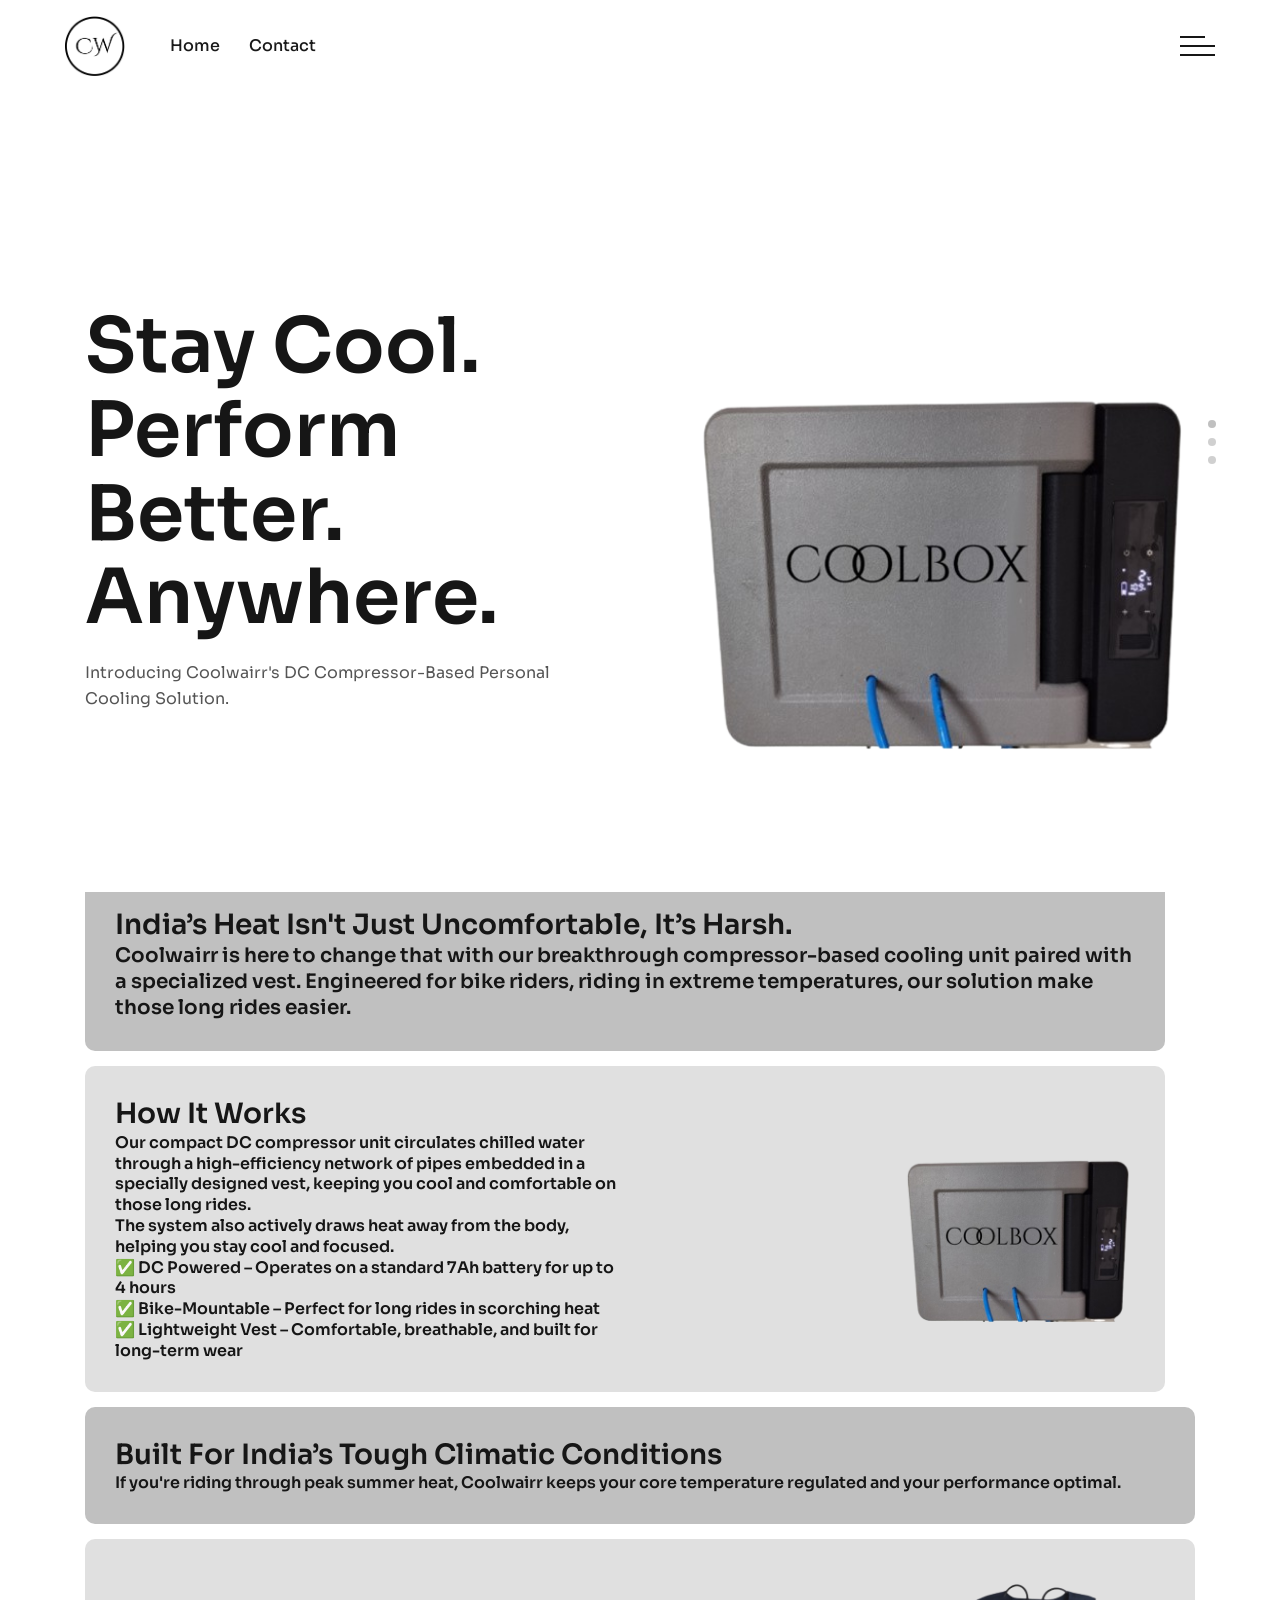
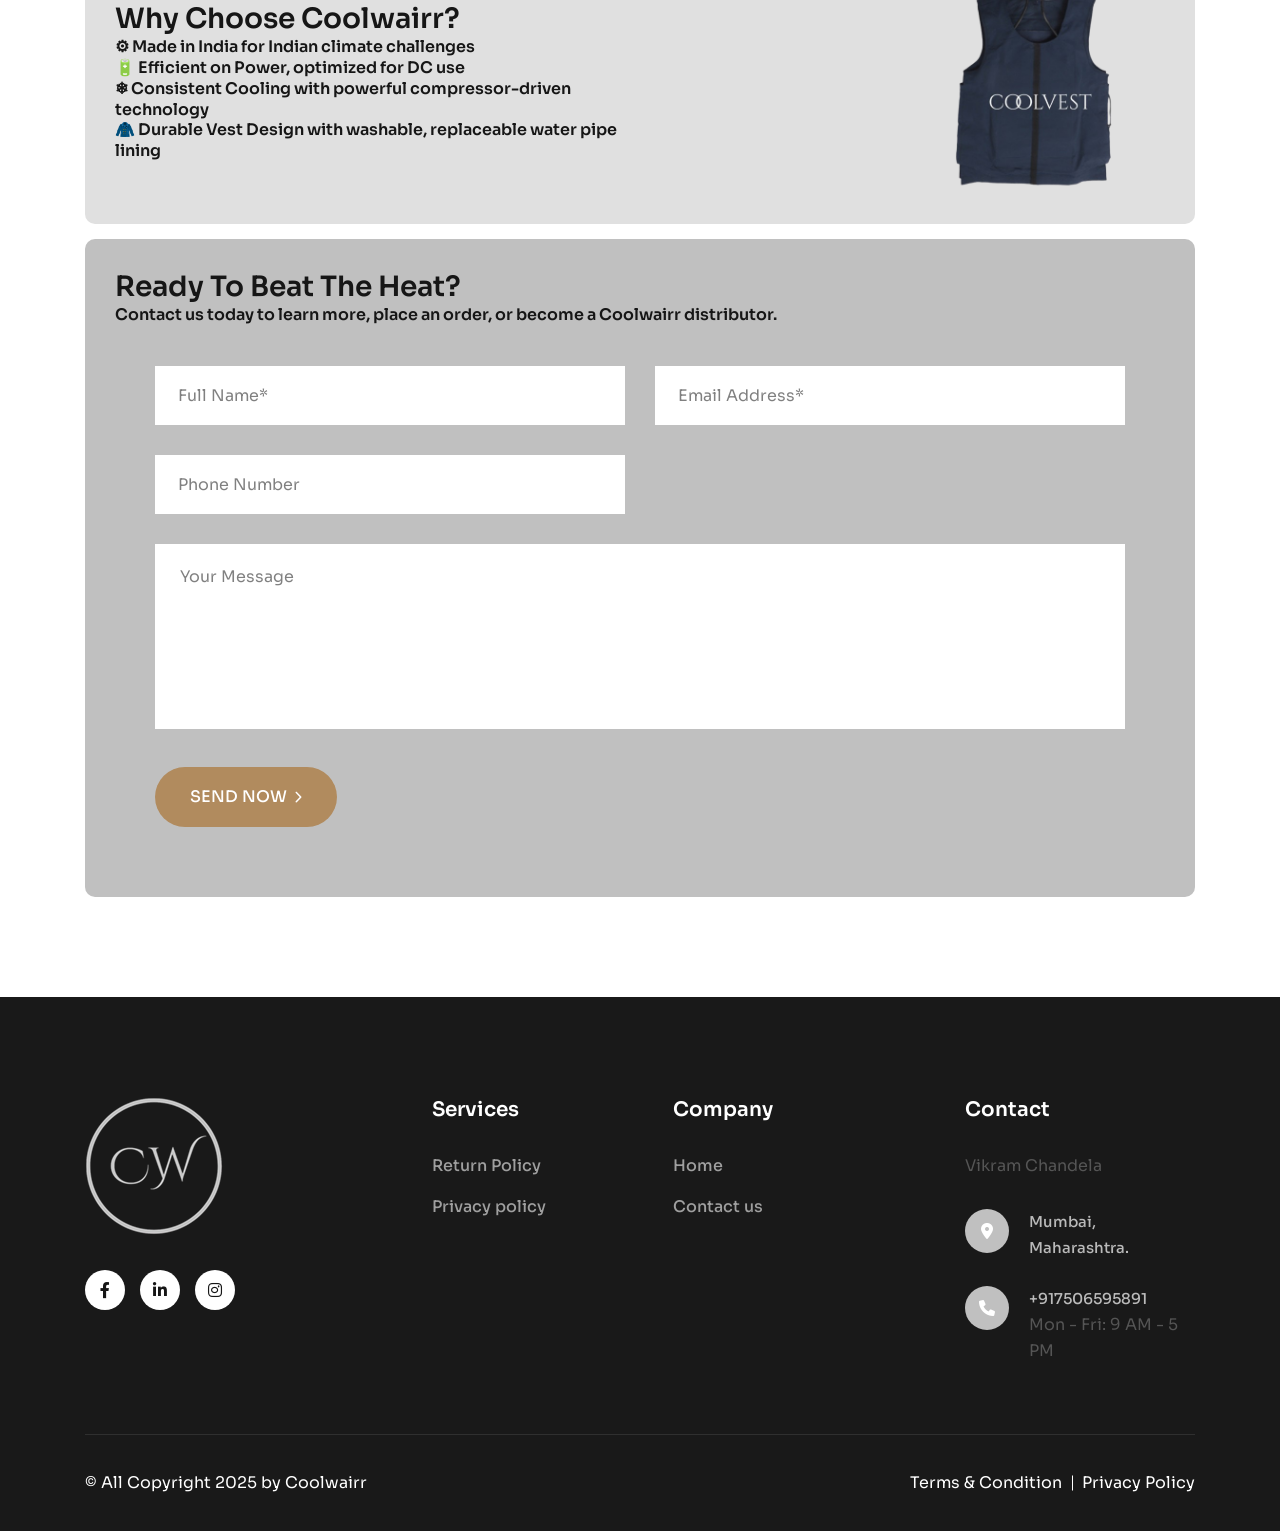
==== commit 3eccde5b: "Content & Map changes" ====
--- a/index.html
+++ b/index.html
@@ -99,12 +99,12 @@
                      </button>
                   </div>
                </div>
-               <div class="offcanvas__search mb-25">
+               <!-- <div class="offcanvas__search mb-25">
                   <form action="#">
                      <input type="text" placeholder="What are you searching for?">
                      <button type="submit"><i class="far fa-search"></i></button>
                   </form>
-               </div>
+               </div> -->
                <div class="mobile-menu fix mb-40"></div>
                <div class="offcanvas__contact mt-30 mb-20">
                   <h4>Contact Info</h4>
@@ -115,7 +115,7 @@
                         </div>
                         <div class="offcanvas__contact-text">
                            <a target="_blank"
-                              href="https://maps.app.goo.gl/G5rBFQSNvnxUEE8n7">Geetai Tower, Walmiki Nagar, Vikhroli East.</a>
+                              href="https://maps.app.goo.gl/e54TD68jU2CD6Kzz8">Mumbai, Maharashtra.</a>
                         </div>
                      </li>
                      <li class="d-flex align-items-center">
@@ -123,7 +123,7 @@
                            <i class="far fa-phone"></i>
                         </div>
                         <div class="offcanvas__contact-text">
-                           <a href="tel:+918286160061">+918286160061</a>
+                           <a href="tel:+917506595891">+917506595891</a>
                         </div>
                      </li>
                      <li class="d-flex align-items-center">
@@ -131,7 +131,7 @@
                            <i class="fal fa-envelope"></i>
                         </div>
                         <div class="offcanvas__contact-text">
-                           <a href="tel:+012-345-6789"><span class="mailto:coolwairtech@gmail.com">coolwairtech@gmail.com</span></a>
+                           <a href="mailto:Vikrm@coolwairr.com"><span class="mailto:Vikrm@coolwairr.com">Vikrm@coolwairr.com</span></a>
                         </div>
                      </li>
                   </ul>
@@ -376,9 +376,9 @@
                                           <li><a href="grocery.html">Grocery Store</a></li>
                                        </ul> -->
                                     </li>
-                                    <li>
+                                    <!-- <li>
                                        <a href="about.html">About</a>
-                                    </li>
+                                    </li> -->
                                     <!-- <li class="has-dropdown">
                                        <a href="product.html">Shop</a>
                                        <ul class="submenu">
@@ -714,29 +714,157 @@
               <div class="row">
   <!-- First Box -->
   <div class="col-12 mb-4">
-    <div class="offer-banner bg-grey">
+    <div class="offer-banner-silver">
       <div class="offer-text">
-        <h3 class="text-capitalize">Cool Box</h3>
-        <h6>DC Powered  Operates on a standard 7Ah battery for up to 4 hours</h6>
+        <h3 class="text-capitalize">India’s heat isn't just uncomfortable, it’s harsh.</h3> 
+        <h5>Coolwairr is here to change that with our breakthrough compressor-based cooling unit paired with a specialized vest. Engineered for bike riders, riding in extreme temperatures, our solution make those long rides easier.</h6>
+      </div>
+      <!-- <div class="offer-image">
+        <img src="assets/imgs/furniture/banner/chair1.png" alt="Cool Box">
+      </div> -->
+    </div>
+  </div>
+
+  <!-- Second Box -->
+  <div class="col-12">
+    <div class="offer-banner">
+      <div class="offer-text">
+        <h3 class="text-capitalize">How It Works</h3>
+        <h6>Our compact DC compressor unit circulates chilled water through a high-efficiency network of pipes embedded in a specially designed vest, keeping you cool and comfortable on those long rides. <br>The system also actively draws heat away from the body, helping you stay cool and focused. <br>
+✅ DC Powered – Operates on a standard 7Ah battery for up to 4 hours <br>
+✅ Bike-Mountable – Perfect for long rides in scorching heat <br>
+✅ Lightweight Vest – Comfortable, breathable, and built for long-term wear
+</h6>
       </div>
       <div class="offer-image">
         <img src="assets/imgs/furniture/banner/chair1.png" alt="Cool Box">
       </div>
     </div>
   </div>
-
-  <!-- Second Box -->
+</div>
+
+<!-- Third Box -->
   <div class="col-12">
-    <div class="offer-banner bg-grey">
+    <div class="offer-banner-silver">
       <div class="offer-text">
-        <h3 class="text-capitalize">Cool Vest</h3>
-        <h6>Lightweight Vest Comfortable, breathable, and built for long-term wear</h6>
+        <h3 class="text-capitalize">Built for India’s Tough Climatic Conditions</h3>
+        <h6>If you're riding through peak summer heat, Coolwairr keeps your core temperature regulated and your performance optimal.</h6>
+      </div>
+    </div>
+  </div>
+
+  <!-- Fourth Box -->
+  <div class="col-12">
+    <div class="offer-banner">
+      <div class="offer-text">
+        <h3 class="text-capitalize">Why Choose Coolwairr?</h3>
+        <h6>⚙ Made in India for Indian climate challenges<br>
+🔋 Efficient on Power, optimized for DC use<br>
+❄ Consistent Cooling with powerful compressor-driven technology<br>
+🧥 Durable Vest Design with washable, replaceable water pipe lining
+</h6>
       </div>
       <div class="offer-image">
         <img src="assets/imgs/furniture/banner/chair3.png" alt="Cool Box">
       </div>
     </div>
   </div>
+
+<!-- Fifth Box -->
+  <div class="col-12">
+    <div class="offer-banner-silver">
+      <div class="offer-text">
+        <h3 class="text-capitalize">Ready to Beat the Heat?</h3>
+        <h6>Contact us today to learn more, place an order, or become a Coolwairr distributor.</h6>
+        <div class="contact-from">
+                        <form id="contact-form-to-sheet">
+                           <div class="row">
+                              <div class="col-lg-6">
+                                 <div class="contact__from-input">
+                                    <input type="text" name="name" placeholder="Full Name*">
+                                 </div>
+                              </div>
+                              <div class="col-lg-6">
+                                 <div class="contact__from-input">
+                                    <input type="text" name="email" placeholder="Email Address*">
+                                 </div>
+                              </div>
+                              <div class="col-lg-6">
+                                 <div class="contact__from-input">
+                                    <input type="tel" name="number" placeholder="Phone Number">
+                                 </div>
+                              </div>
+                              <!-- <div class="col-lg-6">
+                                 <div class="contact__from-input">
+                                    <input type="date" name="date">
+                                 </div>
+                              </div> -->
+                              <!--<div class="col-lg-6">
+                                 <div class="contact__select mb-20">
+                                    <select>
+                                       <option value="0">Pediatric Clinic</option>
+                                       <option value="2">DOGRIsis Clinic</option>
+                                       <option value="3">Cardiac Clinic</option>
+                                       <option value="1">Medical Pharmacy</option>
+                                       <option value="1">Rehabilitation Therapy</option>
+                                       <option value="1">Laryngological Clinic</option>
+                                    </select>
+                                 </div>
+                              </div>
+                              <div class="col-lg-6">
+                                 <div class="contact__select mb-20">
+                                    <select>
+                                       <option value="0">Choose Doctor</option>
+                                       <option value="2">Dr. Jalen Kothenbeutel</option>
+                                       <option value="3">Dr. Jade Dayal</option>
+                                       <option value="1">Dr. Zander Nishida</option>
+                                       <option value="1">Dr. Mattie Tellers</option>
+                                       <option value="1">Dr. Jade Dayal </option>
+                                    </select>
+                                 </div>
+                              </div>-->
+
+                              <div class="col-lg-12">
+                                 <div class="contact__from-input">
+                                    <textarea name="message" placeholder="Your Message"></textarea>
+                                 </div>
+                              </div>
+                              <div class="col-12">
+                                 <div class="appointment__btn">
+                                    <button class="fill-btn" type="submit">
+                                       <span class="fill-btn-inner">
+                                          <span class="fill-btn-normal">send now<i
+                                                class="fa-regular fa-angle-right"></i></span>
+                                          <span class="fill-btn-hover">send now<i
+                                                class="fa-regular fa-angle-right"></i></span>
+                                       </span>
+                                    </button>
+                                 </div>
+                              </div>
+                           </div>
+                        </form>
+<script>
+      const scriptURL =                       
+      "https://script.google.com/macros/s/AKfycbxVydg60c2rnCrkkVP82290atwYG5pWaBMd1QbhZke3UVKKadAuc8tqkIzGW48TWVrCTQ/exec";
+      const form = document.forms["contact-form-to-sheet"];
+      form.addEventListener("submit", (e) => {
+        e.preventDefault();
+        var formData = new FormData(form);
+
+        fetch(scriptURL, { method: "POST", body: formData })
+          .then((response) => {
+            alert("Done", "Submitted Successfully.", "success");
+          })
+          .catch((error) => {
+            alert("Error", "Something went wrong. please try again!", "error");
+          });
+      });
+    </script>
+                     </div>
+      </div>
+    </div>
+  </div>
+</div>
 </div>
 
   </div>
@@ -3104,7 +3232,7 @@
                      <div class="footer-link">
                         <ul>
                            <li><a href="index.html">Home</a></li>
-                           <li><a href="about.html">About us </a></li>
+                           <!-- <li><a href="about.html">About us </a></li> -->
                            <!-- <li><a href="about.html">Pages</a></li>
                            <li><a href="blog.html">Blog</a></li> -->
                            <li><a href="contact.html">Contact us</a></li>
@@ -3123,7 +3251,7 @@
                            </div>
                            <div class="footer-info-text">
                               <a class="furniture-clr-hover" target="_blank"
-                                 href="https://maps.app.goo.gl/G5rBFQSNvnxUEE8n7">Geetai Tower, Walmiki Nagar, Vikhroli East.</a>
+                                 href="https://maps.app.goo.gl/e54TD68jU2CD6Kzz8">Mumbai, Maharashtra.</a>
                            </div>
                         </div>
                         <div class="footer-info-item d-flex align-items-start">
@@ -3131,7 +3259,7 @@
                               <span><i class="fa-solid fa-phone furniture-icon"></i></span>
                            </div>
                            <div class="footer-info-text">
-                              <a class="furniture-clr-hover" href="tel:828-616-0060">+91 828 616 0060</a>
+                              <a class="furniture-clr-hover" href="tel:7506595891">+917506595891</a>
                               <p>Mon - Fri: 9 AM - 5 PM</p>
                            </div>
                         </div>
--- a/assets/css/main.css
+++ b/assets/css/main.css
@@ -11746,7 +11746,7 @@
 .contact-map iframe {
   height: 585px;
   width: 100%;
-  mix-blend-mode: luminosity;
+  /*mix-blend-mode: luminosity;*/
 }
 
 .contact-from {
@@ -13482,6 +13482,15 @@
   border-radius: 10px;
 }
 
+.offer-banner-silver {
+  display: flex;
+  align-items: center;
+  justify-content: space-between;
+  background: #C0C0C0;   /* silver background */
+  padding: 30px;
+  border-radius: 10px;
+}
+
 
 .offer-text {
   flex: 1;
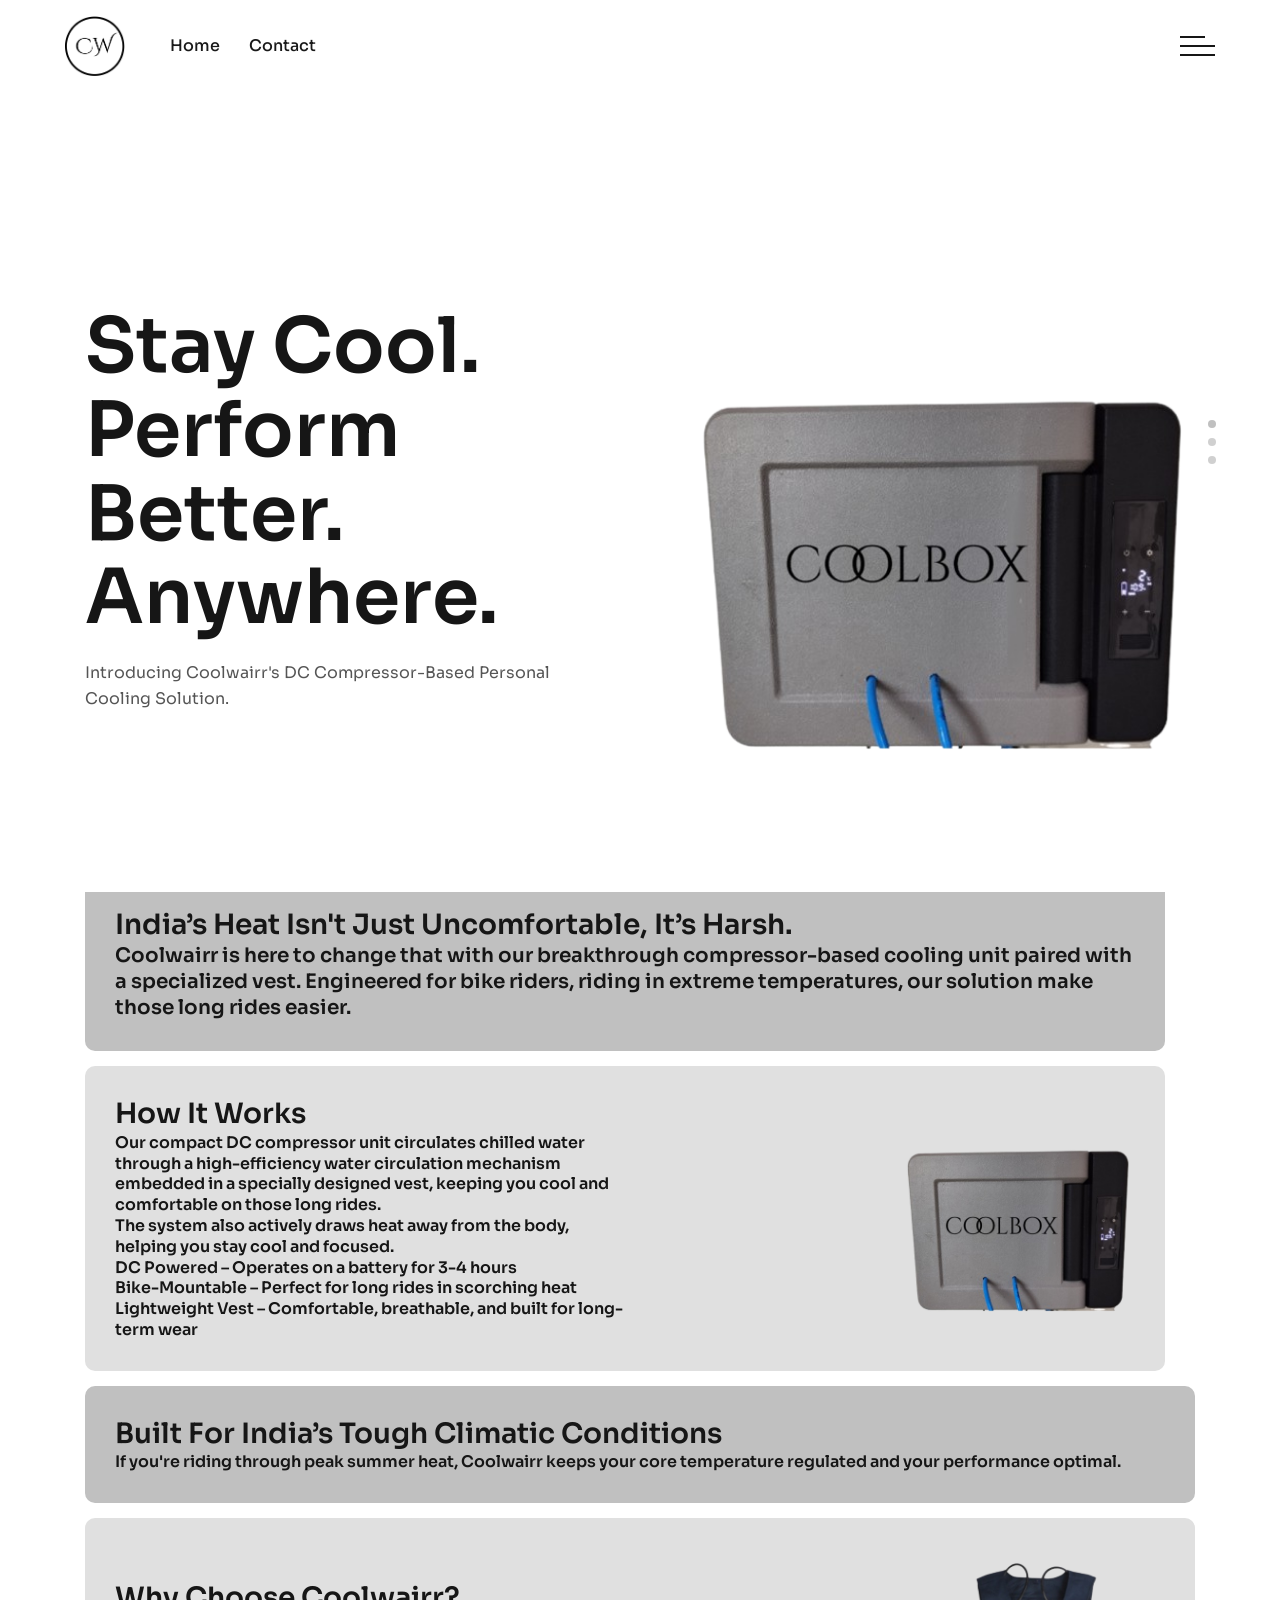
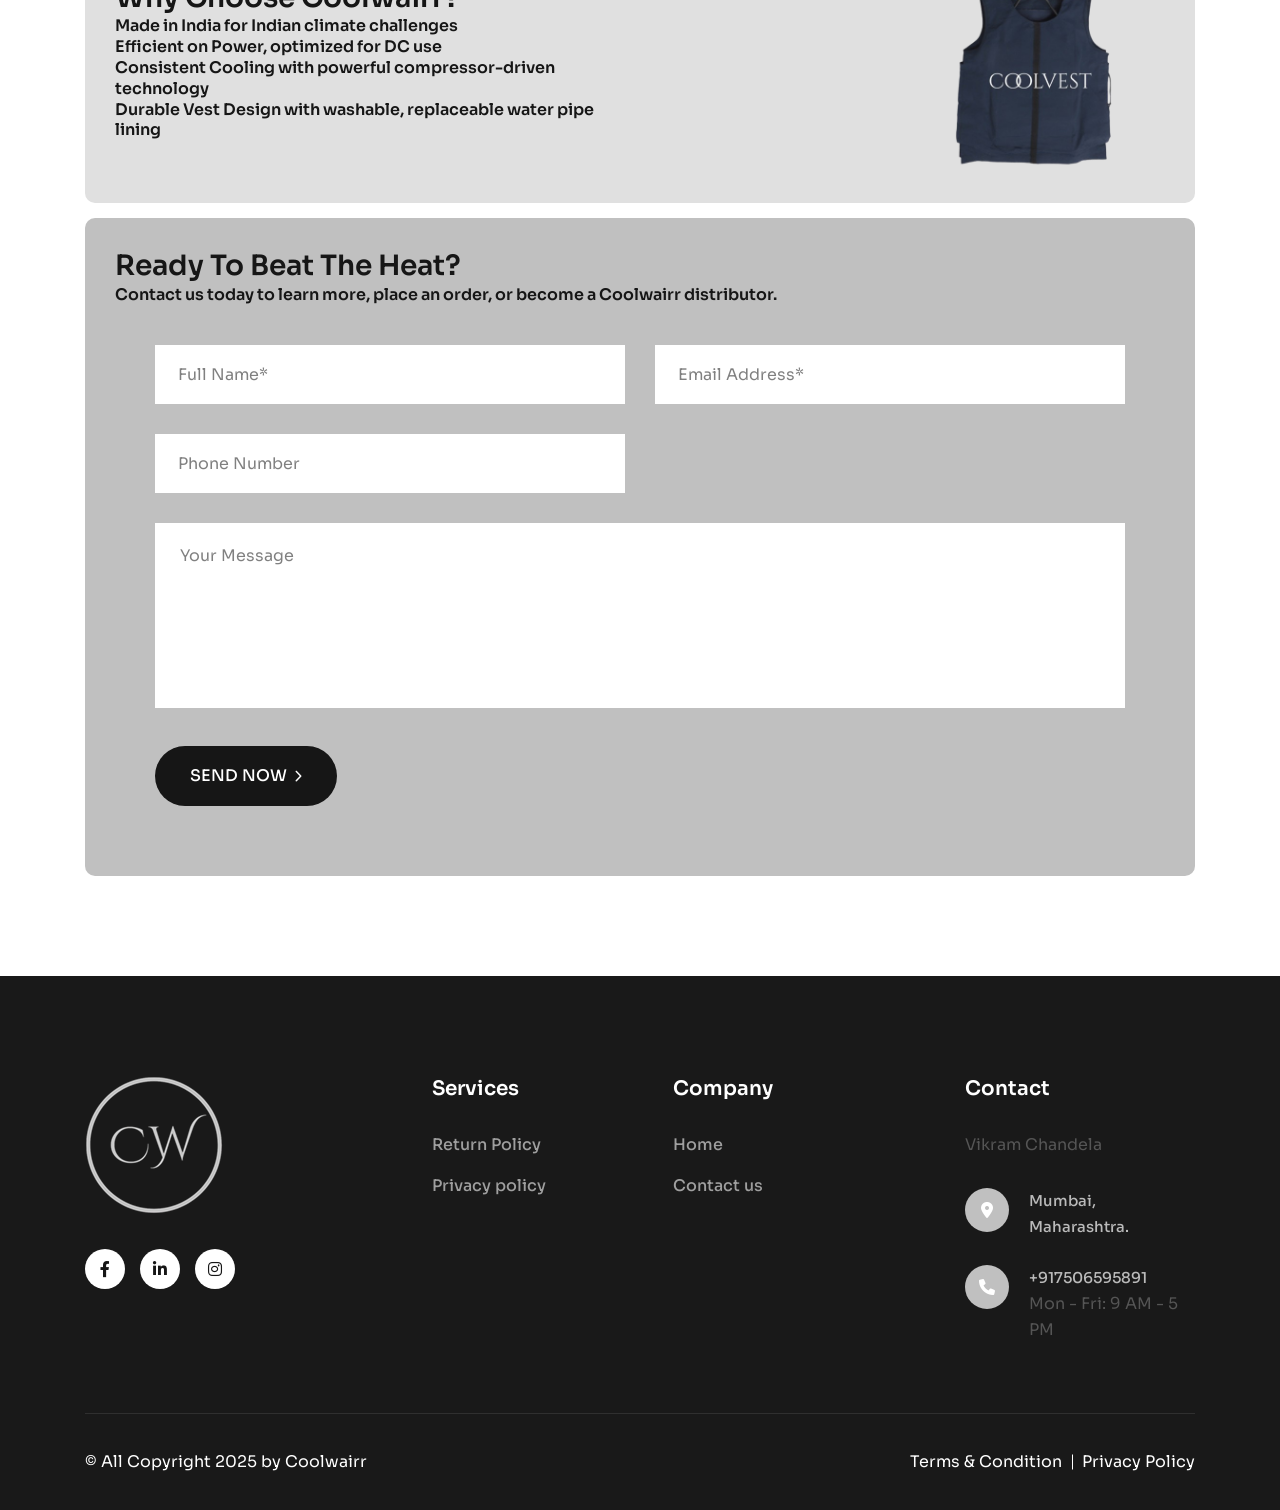
==== commit 73b25f98: "cosmetic and content changes" ====
--- a/index.html
+++ b/index.html
@@ -7,7 +7,7 @@
    <meta http-equiv="x-ua-compatible" content="ie=edge">
    <title>Coolwairr</title>
    <meta name="description" content="">
-   <meta name="viewport" content="width=device-width, initial-scale=1">
+   <meta name="viewport" content="width=device-width, initial-scale=1.0">
 
    <!-- Place favicon.ico in the root directory -->
    <link rel="shortcut icon" type="image/x-icon" href="assets/imgs/furniture/favicon.png">
@@ -730,10 +730,10 @@
     <div class="offer-banner">
       <div class="offer-text">
         <h3 class="text-capitalize">How It Works</h3>
-        <h6>Our compact DC compressor unit circulates chilled water through a high-efficiency network of pipes embedded in a specially designed vest, keeping you cool and comfortable on those long rides. <br>The system also actively draws heat away from the body, helping you stay cool and focused. <br>
-✅ DC Powered – Operates on a standard 7Ah battery for up to 4 hours <br>
-✅ Bike-Mountable – Perfect for long rides in scorching heat <br>
-✅ Lightweight Vest – Comfortable, breathable, and built for long-term wear
+        <h6>Our compact DC compressor unit circulates chilled water through a high-efficiency water circulation mechanism embedded in a specially designed vest, keeping you cool and comfortable on those long rides. <br>The system also actively draws heat away from the body, helping you stay cool and focused. <br>
+DC Powered – Operates on a battery for 3-4 hours <br>
+Bike-Mountable – Perfect for long rides in scorching heat <br>
+Lightweight Vest – Comfortable, breathable, and built for long-term wear
 </h6>
       </div>
       <div class="offer-image">
@@ -758,10 +758,10 @@
     <div class="offer-banner">
       <div class="offer-text">
         <h3 class="text-capitalize">Why Choose Coolwairr?</h3>
-        <h6>⚙ Made in India for Indian climate challenges<br>
-🔋 Efficient on Power, optimized for DC use<br>
-❄ Consistent Cooling with powerful compressor-driven technology<br>
-🧥 Durable Vest Design with washable, replaceable water pipe lining
+        <h6>Made in India for Indian climate challenges<br>
+Efficient on Power, optimized for DC use<br>
+Consistent Cooling with powerful compressor-driven technology<br>
+Durable Vest Design with washable, replaceable water pipe lining
 </h6>
       </div>
       <div class="offer-image">
--- a/assets/css/main.css
+++ b/assets/css/main.css
@@ -681,7 +681,7 @@
   font-size: 16px;
   font-weight: var(--bd-fw-medium);
   color: var(--clr-common-white);
-  background: var(--clr-theme-secondary);
+  background: var(--clr-text-secondary);
   height: 60px;
   display: -webkit-box;
   display: -moz-box;
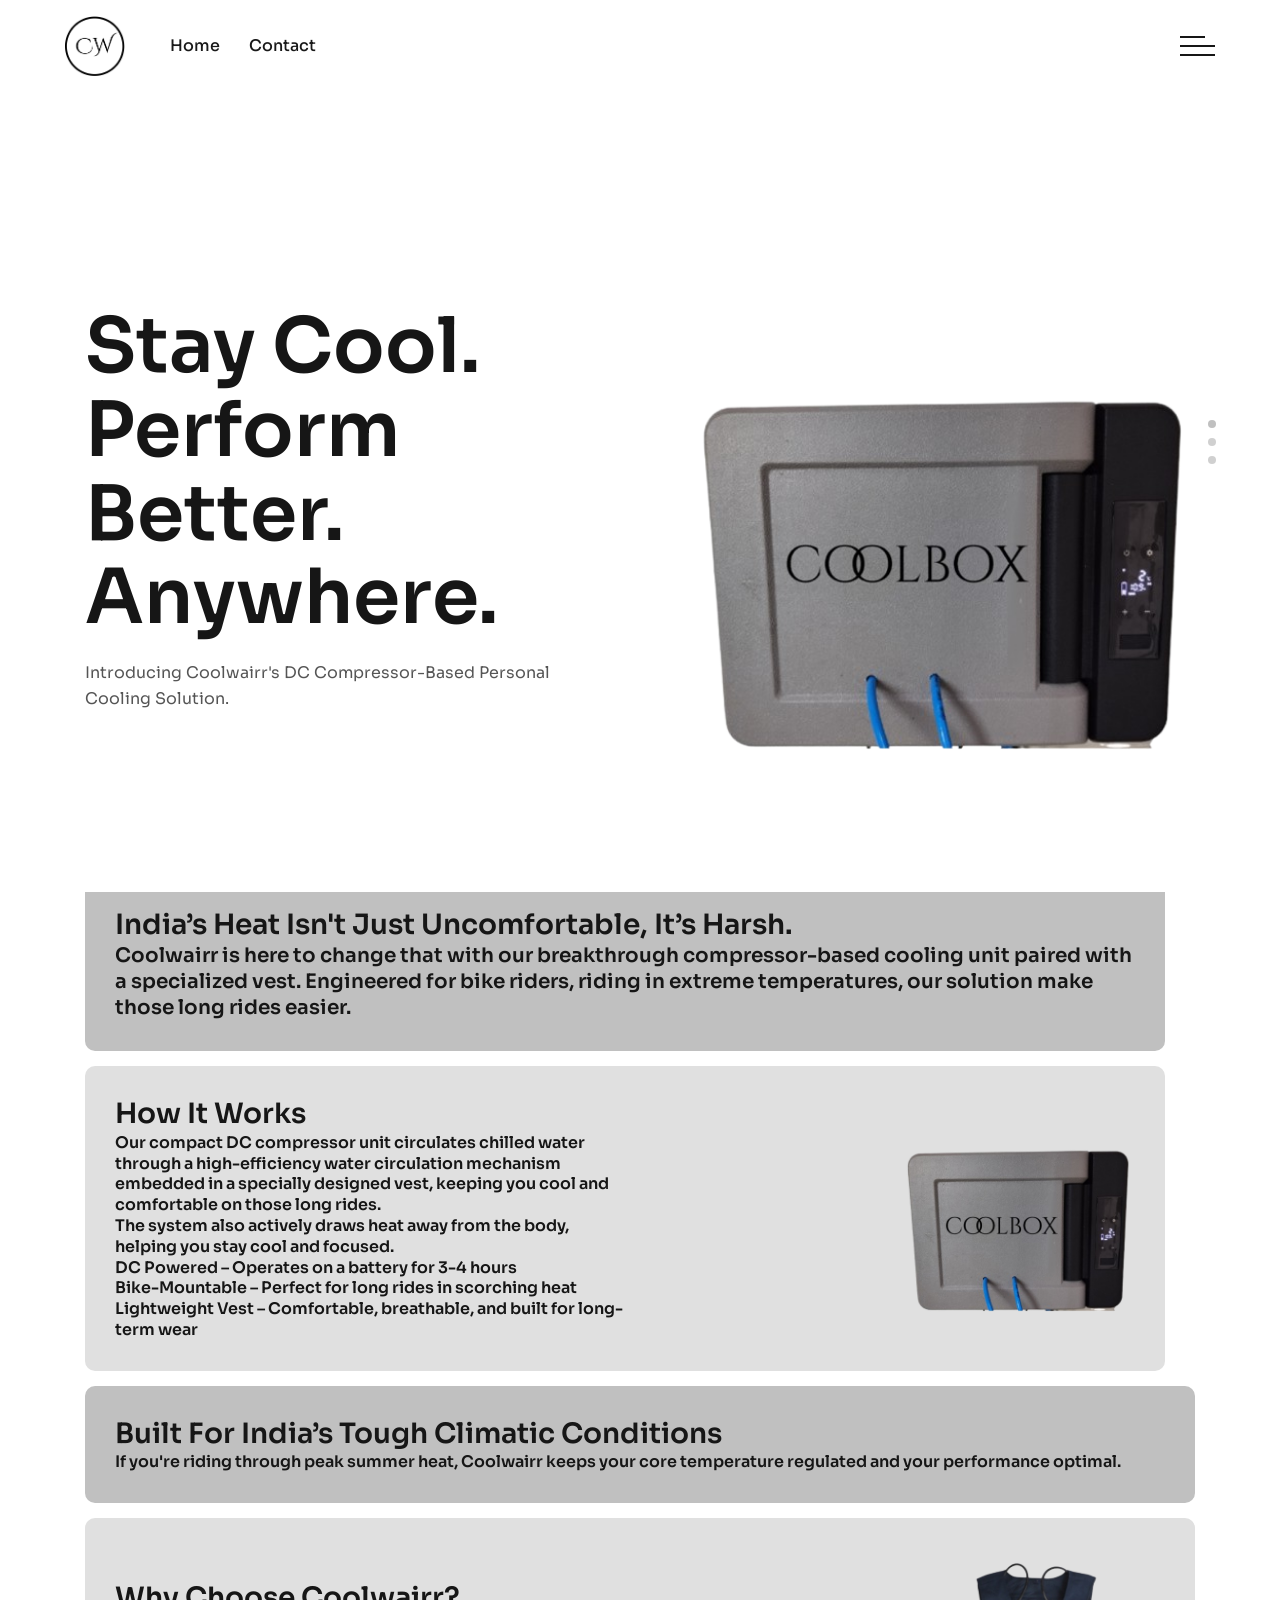
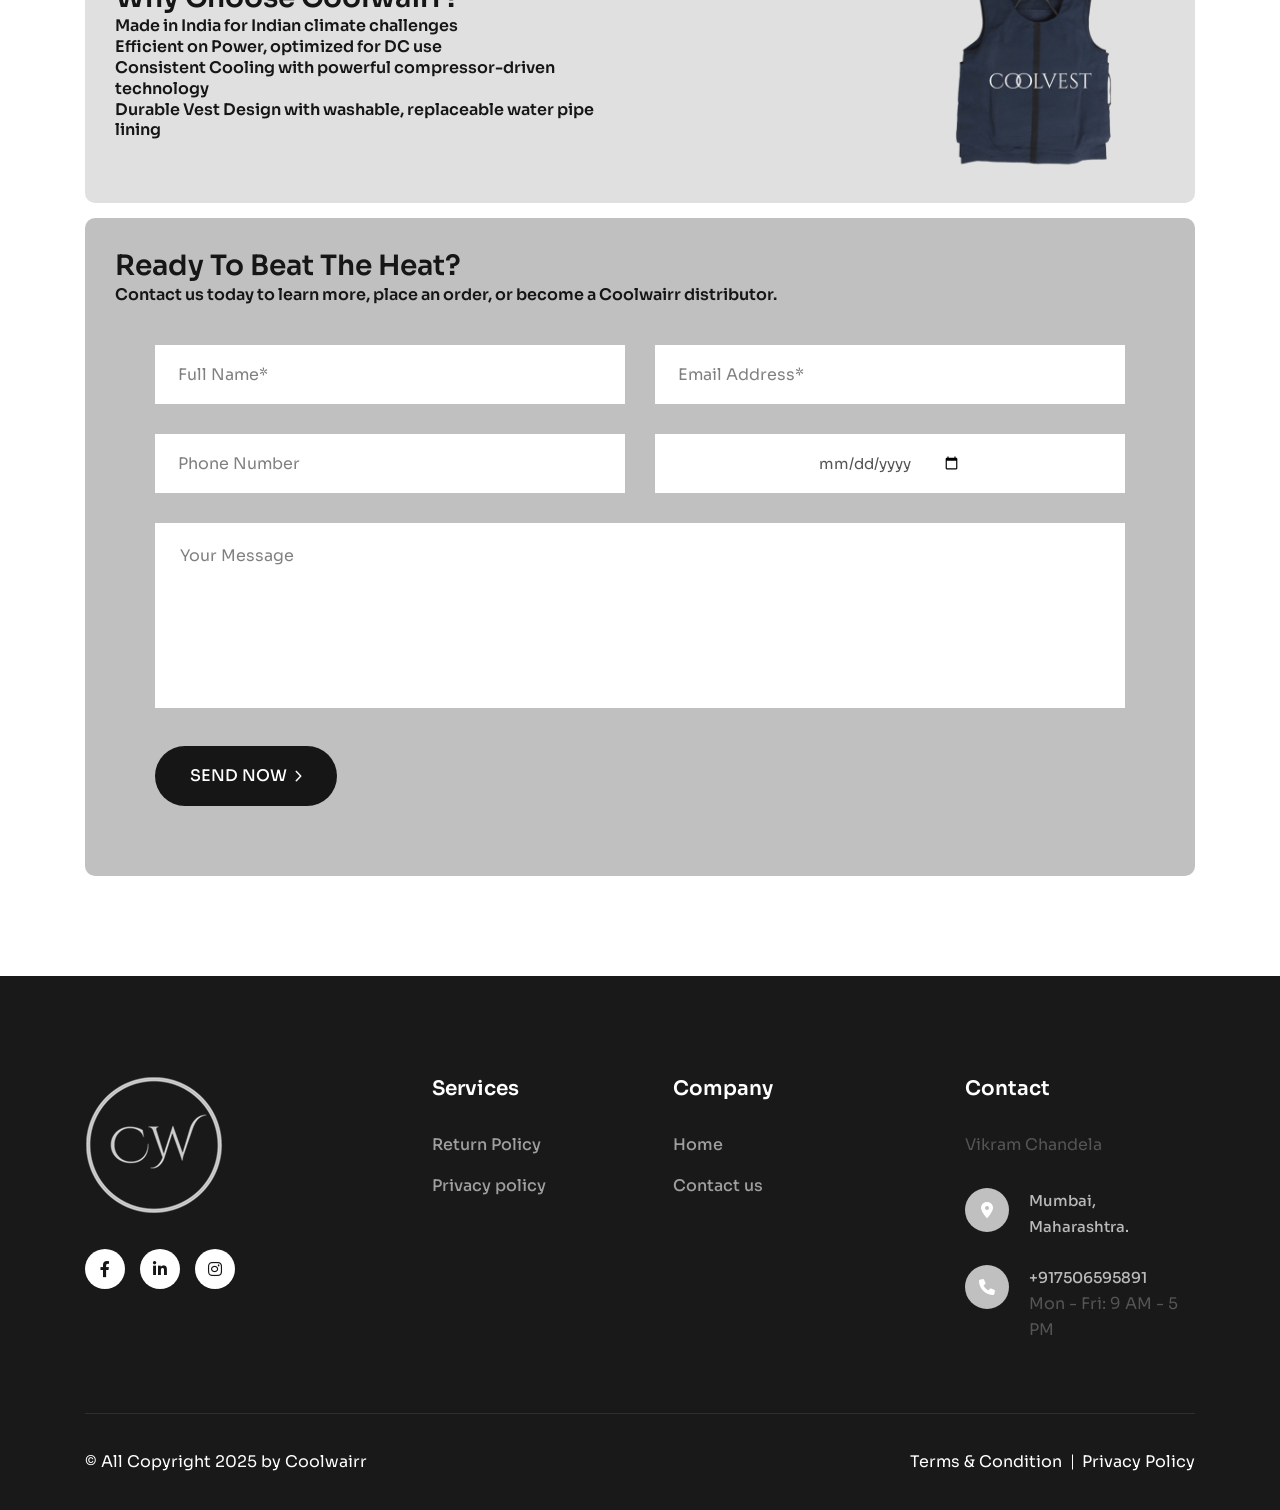
==== commit 5682dc0e: "cosmetic changes" ====
--- a/index.html
+++ b/index.html
@@ -794,11 +794,11 @@
                                     <input type="tel" name="number" placeholder="Phone Number">
                                  </div>
                               </div>
-                              <!-- <div class="col-lg-6">
+                              <div class="col-lg-6">
                                  <div class="contact__from-input">
                                     <input type="date" name="date">
                                  </div>
-                              </div> -->
+                              </div>
                               <!--<div class="col-lg-6">
                                  <div class="contact__select mb-20">
                                     <select>
--- a/assets/css/main.css
+++ b/assets/css/main.css
@@ -132,8 +132,8 @@
   --clr-common-selection: #262626;
   --clr-common-body: #fff;
   --clr-theme-primary: #c0c0c0;
-  --clr-theme-secondary: #b18b5e;
-  --clr-theme-grocery: #b18b5e;
+  --clr-theme-secondary: #808080;
+  --clr-theme-grocery: #808080;
   --clr-text-primary: #fff;
   --clr-text-secondary: #161616;
   --clr-text-body: #555555;
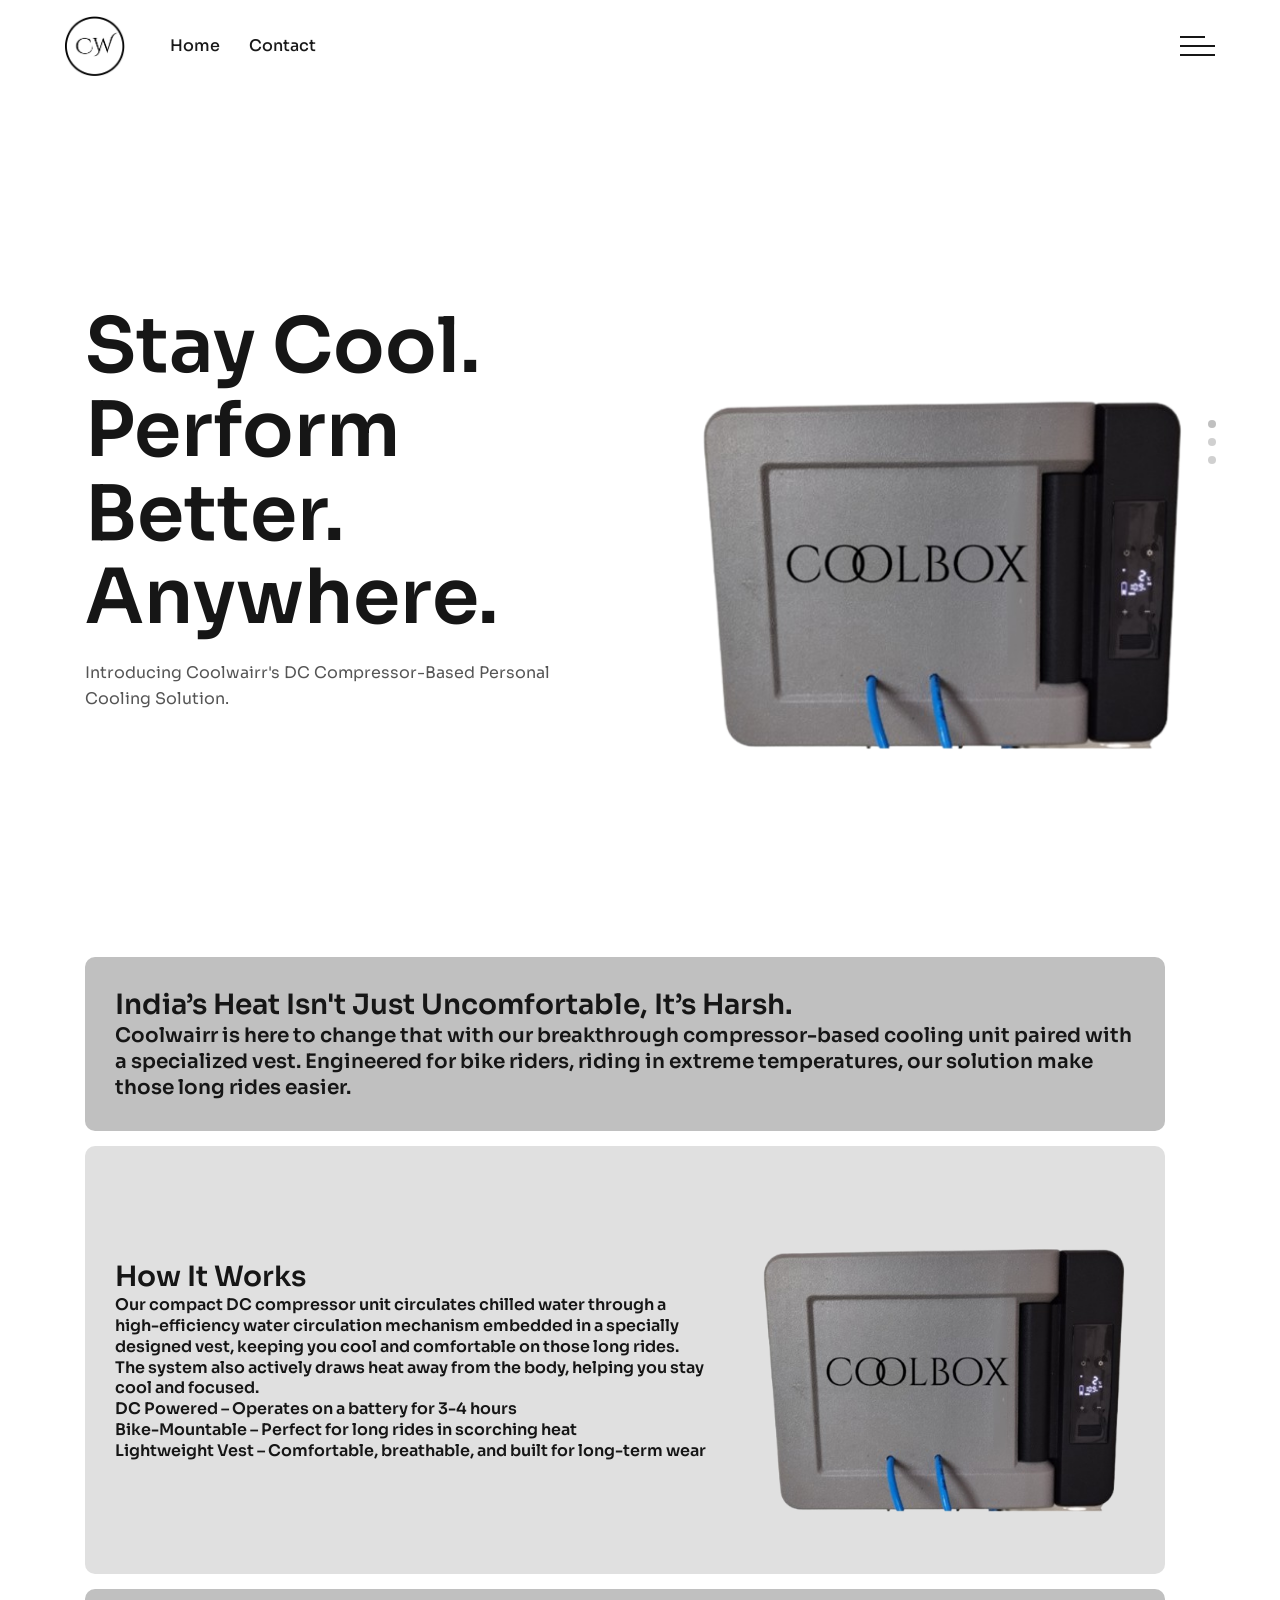
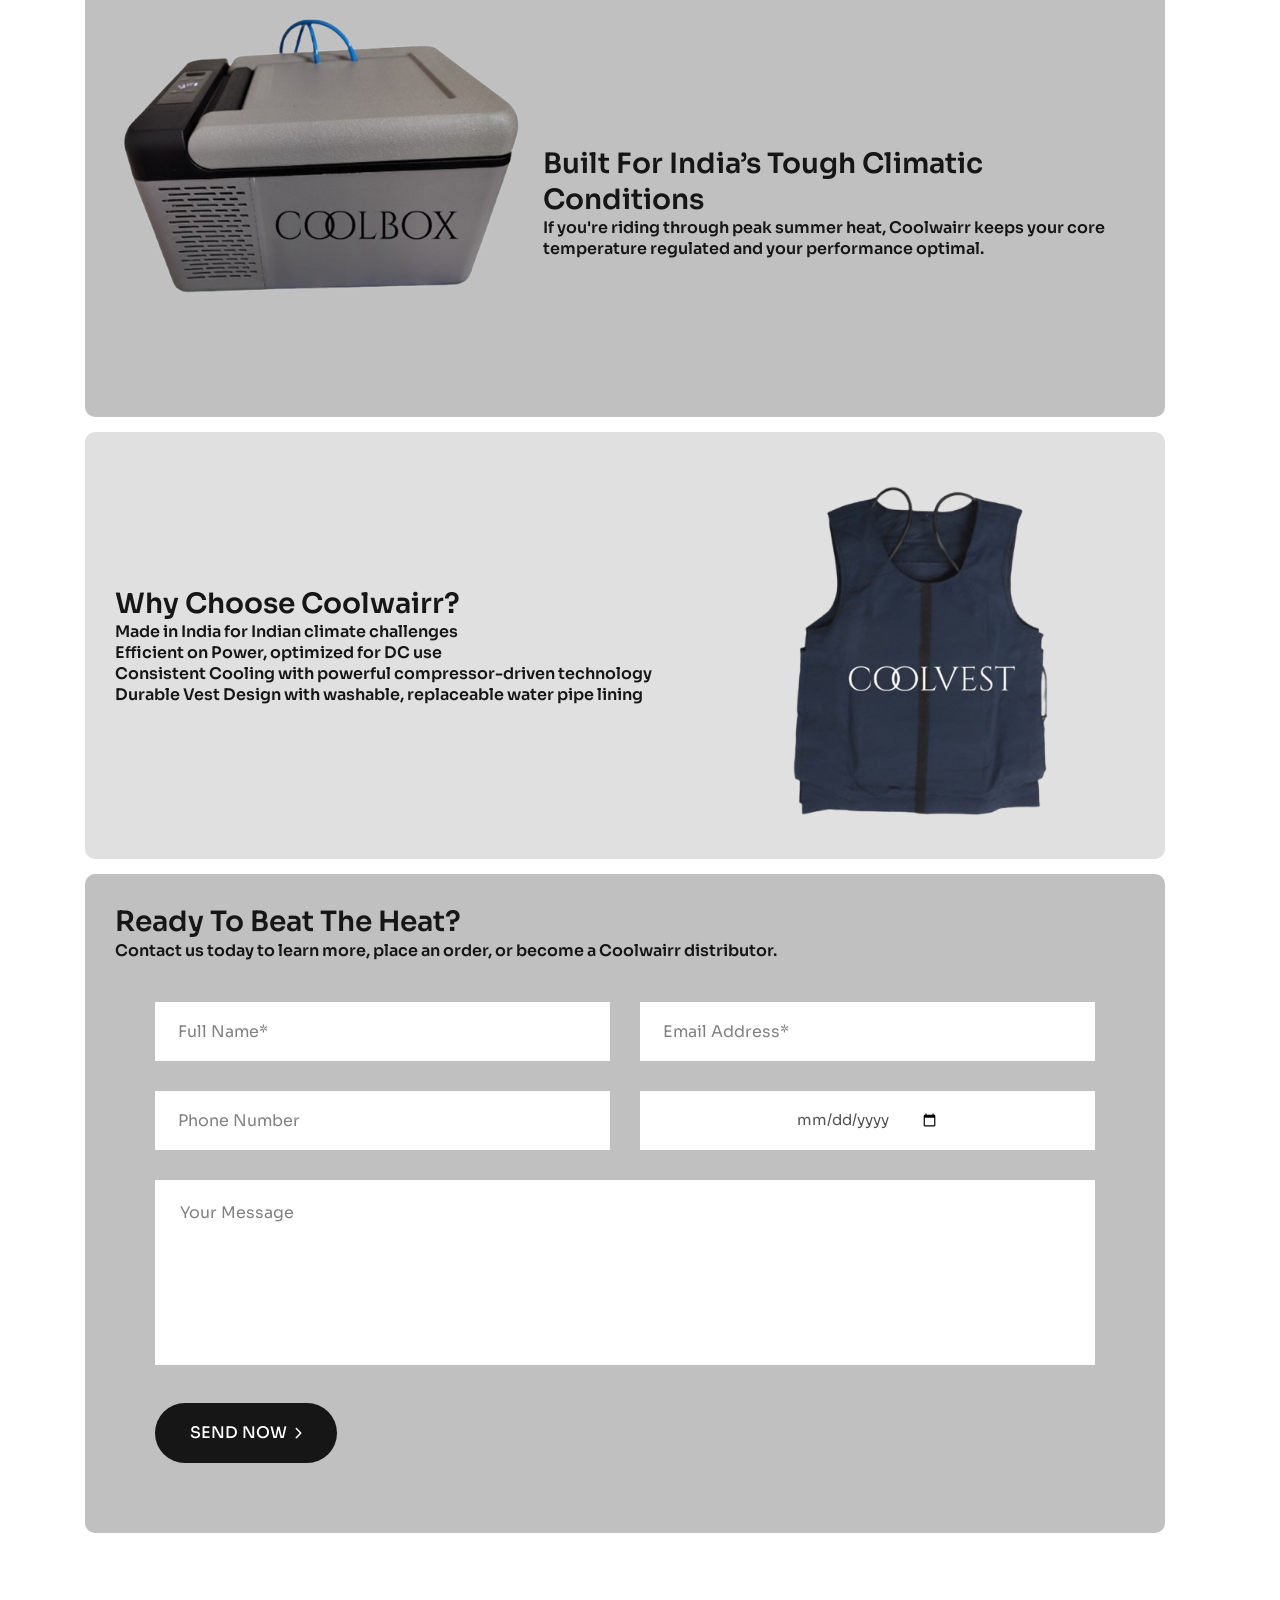
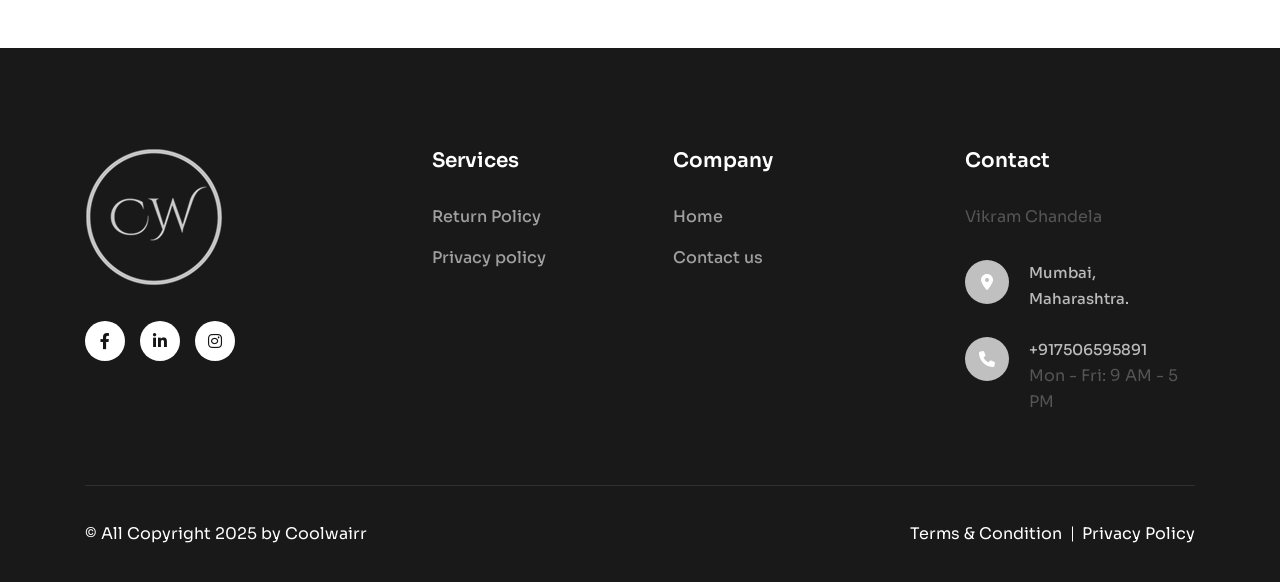
==== commit 00312906: "image position handled for mobile view also some cosmetic changes" ====
--- a/index.html
+++ b/index.html
@@ -114,8 +114,7 @@
                            <i class="fal fa-map-marker-alt"></i>
                         </div>
                         <div class="offcanvas__contact-text">
-                           <a target="_blank"
-                              href="https://maps.app.goo.gl/e54TD68jU2CD6Kzz8">Mumbai, Maharashtra.</a>
+                           <a target="_blank" href="https://maps.app.goo.gl/e54TD68jU2CD6Kzz8">Mumbai, Maharashtra.</a>
                         </div>
                      </li>
                      <li class="d-flex align-items-center">
@@ -131,17 +130,21 @@
                            <i class="fal fa-envelope"></i>
                         </div>
                         <div class="offcanvas__contact-text">
-                           <a href="mailto:Vikrm@coolwairr.com"><span class="mailto:Vikrm@coolwairr.com">Vikrm@coolwairr.com</span></a>
+                           <a href="mailto:Vikrm@coolwairr.com"><span
+                                 class="mailto:Vikrm@coolwairr.com">Vikrm@coolwairr.com</span></a>
                         </div>
                      </li>
                   </ul>
                </div>
                <div class="offcanvas__social">
                   <ul>
-                     <li><a href="https://www.facebook.com/profile.php?id=61555035770147" target="_blank"><i class="fab fa-facebook-f"></i></a></li>
+                     <li><a href="https://www.facebook.com/profile.php?id=61555035770147" target="_blank"><i
+                              class="fab fa-facebook-f"></i></a></li>
                      <!-- <li><a href="#"><i class="fab fa-twitter"></i></a></li> -->
-                     <li><a href="https://www.instagram.com/coollwair/?next=%2F" target="_blank"><i class="fa-brands fa-instagram"></i></a></li>
-                     <li><a href="https://www.linkedin.com/company/coolwairr/?viewAsMember=true" target="_blank"><i class="fab fa-linkedin"></i></a></li>
+                     <li><a href="https://www.instagram.com/coollwair/?next=%2F" target="_blank"><i
+                              class="fa-brands fa-instagram"></i></a></li>
+                     <li><a href="https://www.linkedin.com/company/coolwairr/?viewAsMember=true" target="_blank"><i
+                              class="fab fa-linkedin"></i></a></li>
                   </ul>
                </div>
             </div>
@@ -711,95 +714,103 @@
       <section class="furniture-off pb-100">
          <div class="container">
             <div class="row g-4">
-              <div class="row">
-  <!-- First Box -->
-  <div class="col-12 mb-4">
-    <div class="offer-banner-silver">
-      <div class="offer-text">
-        <h3 class="text-capitalize">India’s heat isn't just uncomfortable, it’s harsh.</h3> 
-        <h5>Coolwairr is here to change that with our breakthrough compressor-based cooling unit paired with a specialized vest. Engineered for bike riders, riding in extreme temperatures, our solution make those long rides easier.</h6>
-      </div>
-      <!-- <div class="offer-image">
+               <div class="row">
+                  <!-- First Box -->
+                  <div class="col-12 mb-4">
+                     <div class="offer-banner-silver">
+                        <div class="offer-text">
+                           <h3 class="text-capitalize">India’s heat isn't just uncomfortable, it’s harsh.</h3>
+                           <h5>Coolwairr is here to change that with our breakthrough compressor-based cooling unit
+                              paired with a specialized vest. Engineered for bike riders, riding in extreme
+                              temperatures, our solution make those long rides easier.</h6>
+                        </div>
+                        <!-- <div class="offer-image">
         <img src="assets/imgs/furniture/banner/chair1.png" alt="Cool Box">
       </div> -->
-    </div>
-  </div>
-
-  <!-- Second Box -->
-  <div class="col-12">
-    <div class="offer-banner">
-      <div class="offer-text">
-        <h3 class="text-capitalize">How It Works</h3>
-        <h6>Our compact DC compressor unit circulates chilled water through a high-efficiency water circulation mechanism embedded in a specially designed vest, keeping you cool and comfortable on those long rides. <br>The system also actively draws heat away from the body, helping you stay cool and focused. <br>
-DC Powered – Operates on a battery for 3-4 hours <br>
-Bike-Mountable – Perfect for long rides in scorching heat <br>
-Lightweight Vest – Comfortable, breathable, and built for long-term wear
-</h6>
-      </div>
-      <div class="offer-image">
-        <img src="assets/imgs/furniture/banner/chair1.png" alt="Cool Box">
-      </div>
-    </div>
-  </div>
-</div>
-
-<!-- Third Box -->
-  <div class="col-12">
-    <div class="offer-banner-silver">
-      <div class="offer-text">
-        <h3 class="text-capitalize">Built for India’s Tough Climatic Conditions</h3>
-        <h6>If you're riding through peak summer heat, Coolwairr keeps your core temperature regulated and your performance optimal.</h6>
-      </div>
-    </div>
-  </div>
-
-  <!-- Fourth Box -->
-  <div class="col-12">
-    <div class="offer-banner">
-      <div class="offer-text">
-        <h3 class="text-capitalize">Why Choose Coolwairr?</h3>
-        <h6>Made in India for Indian climate challenges<br>
-Efficient on Power, optimized for DC use<br>
-Consistent Cooling with powerful compressor-driven technology<br>
-Durable Vest Design with washable, replaceable water pipe lining
-</h6>
-      </div>
-      <div class="offer-image">
-        <img src="assets/imgs/furniture/banner/chair3.png" alt="Cool Box">
-      </div>
-    </div>
-  </div>
-
-<!-- Fifth Box -->
-  <div class="col-12">
-    <div class="offer-banner-silver">
-      <div class="offer-text">
-        <h3 class="text-capitalize">Ready to Beat the Heat?</h3>
-        <h6>Contact us today to learn more, place an order, or become a Coolwairr distributor.</h6>
-        <div class="contact-from">
-                        <form id="contact-form-to-sheet">
-                           <div class="row">
-                              <div class="col-lg-6">
-                                 <div class="contact__from-input">
-                                    <input type="text" name="name" placeholder="Full Name*">
-                                 </div>
-                              </div>
-                              <div class="col-lg-6">
-                                 <div class="contact__from-input">
-                                    <input type="text" name="email" placeholder="Email Address*">
-                                 </div>
-                              </div>
-                              <div class="col-lg-6">
-                                 <div class="contact__from-input">
-                                    <input type="tel" name="number" placeholder="Phone Number">
-                                 </div>
-                              </div>
-                              <div class="col-lg-6">
-                                 <div class="contact__from-input">
-                                    <input type="date" name="date">
-                                 </div>
-                              </div>
-                              <!--<div class="col-lg-6">
+                     </div>
+                  </div>
+
+                  <!-- Second Box -->
+                  <div class="col-12 mb-4">
+                     <div class="offer-banner">
+                        <div class="offer-text">
+                           <h3 class="text-capitalize">How It Works</h3>
+                           <h6>Our compact DC compressor unit circulates chilled water through a high-efficiency water
+                              circulation mechanism embedded in a specially designed vest, keeping you cool and
+                              comfortable on those long rides. <br>The system also actively draws heat away from the
+                              body, helping you stay cool and focused. <br>
+                              DC Powered – Operates on a battery for 3-4 hours <br>
+                              Bike-Mountable – Perfect for long rides in scorching heat <br>
+                              Lightweight Vest – Comfortable, breathable, and built for long-term wear
+                           </h6>
+                        </div>
+                        <div class="offer-image">
+                           <img src="assets/imgs/furniture/banner/chair1.png" alt="Cool Box">
+                        </div>
+                     </div>
+                  </div>
+
+                  <!-- Third Box -->
+                  <div class="col-12 mb-4">
+                     <div class="offer-banner-silver">
+                        <div class="offer-image">
+                           <img src="assets/imgs/furniture/banner/chair2.png" alt="Cool Box">
+                        </div>
+                        <div class="offer-text">
+                           <h3 class="text-capitalize">Built for India’s Tough Climatic Conditions</h3>
+                           <h6>If you're riding through peak summer heat, Coolwairr keeps your core temperature
+                              regulated and your performance optimal.</h6>
+                        </div>
+                     </div>
+                  </div>
+
+                  <!-- Fourth Box -->
+                  <div class="col-12 mb-4">
+                     <div class="offer-banner">
+                        <div class="offer-text">
+                           <h3 class="text-capitalize">Why Choose Coolwairr?</h3>
+                           <h6>Made in India for Indian climate challenges<br>
+                              Efficient on Power, optimized for DC use<br>
+                              Consistent Cooling with powerful compressor-driven technology<br>
+                              Durable Vest Design with washable, replaceable water pipe lining
+                           </h6>
+                        </div>
+                        <div class="offer-image">
+                           <img src="assets/imgs/furniture/banner/chair3.png" alt="Cool Box">
+                        </div>
+                     </div>
+                  </div>
+
+                  <!-- Fifth Box -->
+                  <div class="col-12 mb-4">
+                     <div class="offer-banner-silver">
+                        <div class="offer-text">
+                           <h3 class="text-capitalize">Ready to Beat the Heat?</h3>
+                           <h6>Contact us today to learn more, place an order, or become a Coolwairr distributor.</h6>
+                           <div class="contact-from">
+                              <form id="contact-form-to-sheet">
+                                 <div class="row">
+                                    <div class="col-lg-6">
+                                       <div class="contact__from-input">
+                                          <input type="text" name="name" placeholder="Full Name*">
+                                       </div>
+                                    </div>
+                                    <div class="col-lg-6">
+                                       <div class="contact__from-input">
+                                          <input type="text" name="email" placeholder="Email Address*">
+                                       </div>
+                                    </div>
+                                    <div class="col-lg-6">
+                                       <div class="contact__from-input">
+                                          <input type="tel" name="number" placeholder="Phone Number">
+                                       </div>
+                                    </div>
+                                    <div class="col-lg-6">
+                                       <div class="contact__from-input">
+                                          <input type="date" name="date">
+                                       </div>
+                                    </div>
+                                    <!--<div class="col-lg-6">
                                  <div class="contact__select mb-20">
                                     <select>
                                        <option value="0">Pediatric Clinic</option>
@@ -824,51 +835,51 @@
                                  </div>
                               </div>-->
 
-                              <div class="col-lg-12">
-                                 <div class="contact__from-input">
-                                    <textarea name="message" placeholder="Your Message"></textarea>
-                                 </div>
-                              </div>
-                              <div class="col-12">
-                                 <div class="appointment__btn">
-                                    <button class="fill-btn" type="submit">
-                                       <span class="fill-btn-inner">
-                                          <span class="fill-btn-normal">send now<i
-                                                class="fa-regular fa-angle-right"></i></span>
-                                          <span class="fill-btn-hover">send now<i
-                                                class="fa-regular fa-angle-right"></i></span>
-                                       </span>
-                                    </button>
-                                 </div>
-                              </div>
-                           </div>
-                        </form>
-<script>
-      const scriptURL =                       
-      "https://script.google.com/macros/s/AKfycbxVydg60c2rnCrkkVP82290atwYG5pWaBMd1QbhZke3UVKKadAuc8tqkIzGW48TWVrCTQ/exec";
-      const form = document.forms["contact-form-to-sheet"];
-      form.addEventListener("submit", (e) => {
-        e.preventDefault();
-        var formData = new FormData(form);
-
-        fetch(scriptURL, { method: "POST", body: formData })
-          .then((response) => {
-            alert("Done", "Submitted Successfully.", "success");
-          })
-          .catch((error) => {
-            alert("Error", "Something went wrong. please try again!", "error");
-          });
-      });
-    </script>
-                     </div>
-      </div>
-    </div>
-  </div>
-</div>
-</div>
-
-  </div>
-</div>
+                                    <div class="col-lg-12">
+                                       <div class="contact__from-input">
+                                          <textarea name="message" placeholder="Your Message"></textarea>
+                                       </div>
+                                    </div>
+                                    <div class="col-12">
+                                       <div class="appointment__btn">
+                                          <button class="fill-btn" type="submit">
+                                             <span class="fill-btn-inner">
+                                                <span class="fill-btn-normal">send now<i
+                                                      class="fa-regular fa-angle-right"></i></span>
+                                                <span class="fill-btn-hover">send now<i
+                                                      class="fa-regular fa-angle-right"></i></span>
+                                             </span>
+                                          </button>
+                                       </div>
+                                    </div>
+                                 </div>
+                              </form>
+                              <script>
+                                 const scriptURL =
+                                    "https://script.google.com/macros/s/AKfycbxVydg60c2rnCrkkVP82290atwYG5pWaBMd1QbhZke3UVKKadAuc8tqkIzGW48TWVrCTQ/exec";
+                                 const form = document.forms["contact-form-to-sheet"];
+                                 form.addEventListener("submit", (e) => {
+                                    e.preventDefault();
+                                    var formData = new FormData(form);
+
+                                    fetch(scriptURL, { method: "POST", body: formData })
+                                       .then((response) => {
+                                          alert("Done", "Submitted Successfully.", "success");
+                                       })
+                                       .catch((error) => {
+                                          alert("Error", "Something went wrong. please try again!", "error");
+                                       });
+                                 });
+                              </script>
+                           </div>
+                        </div>
+                     </div>
+                  </div>
+               </div>
+            </div>
+
+         </div>
+         </div>
 
          </div>
       </section>
@@ -3199,16 +3210,19 @@
                <div class="footer-grid-3">
                   <div class="footer-widget-4">
                      <div class="footer-logo mb-35">
-                        <a href="index.html"><img src="assets/imgs/furniture/logo/logo.png"
-                              alt="image not found"></a>
+                        <a href="index.html"><img src="assets/imgs/furniture/logo/logo.png" alt="image not found"></a>
                      </div>
                      <!-- <p>It helps designers plan out where the content will sit, the content to be written and approved.
                      </p> -->
                      <div class="theme-social">
-                        <a class="furniture-bg-hover" href="https://www.facebook.com/profile.php?id=61555035770147" target="_blank"><i class="fa-brands fa-facebook-f"></i></a>
+                        <a class="furniture-bg-hover" href="https://www.facebook.com/profile.php?id=61555035770147"
+                           target="_blank"><i class="fa-brands fa-facebook-f"></i></a>
                         <!-- <a class="furniture-bg-hover" href="#"><i class="fa-brands fa-twitter"></i></a> -->
-                        <a class="furniture-bg-hover" href="https://www.linkedin.com/company/coolwairr/?viewAsMember=true" target="_blank"><i class="fa-brands fa-linkedin-in"></i></a>
-                        <a class="furniture-bg-hover" href="https://www.instagram.com/coollwair/?next=%2F" target="_blank"><i class="fa-brands fa-instagram"></i></a>
+                        <a class="furniture-bg-hover"
+                           href="https://www.linkedin.com/company/coolwairr/?viewAsMember=true" target="_blank"><i
+                              class="fa-brands fa-linkedin-in"></i></a>
+                        <a class="furniture-bg-hover" href="https://www.instagram.com/coollwair/?next=%2F"
+                           target="_blank"><i class="fa-brands fa-instagram"></i></a>
                      </div>
                   </div>
                   <div class="footer-widget-4">
@@ -3322,4 +3336,5 @@
 
 
 <!-- Mirrored from gramentheme.com/html/addina/index.html by HTTrack Website Copier/3.x [XR&CO'2014], Sun, 21 Sep 2025 12:27:27 GMT -->
+
 </html>
--- a/assets/css/main.css
+++ b/assets/css/main.css
@@ -4148,6 +4148,9 @@
 
 .banner-4 {
   background: linear-gradient(90.19deg, rgb(230, 247, 252) 0%, rgb(245, 254, 255) 100%);
+  /*overflow: visible !important;
+  margin-bottom: 0;
+  padding-bottom: 100px;  keep as you already have or adjust */
 }
 
 .banner-item-4 {
@@ -12076,6 +12079,14 @@
   margin: 0;
   font-size: 14px;
 }
+
+/* Give breathing room to the next section */
+.furniture-off {
+  margin-top: 80px; /* increase or decrease as needed */
+  position: relative;
+  z-index: 2;
+}
+
 .furniture-off__item {
   padding: 70px 40px;
 }
@@ -13480,6 +13491,7 @@
   background: #e0e0e0;   /* grey background */
   padding: 30px;
   border-radius: 10px;
+  gap: 20px;
 }
 
 .offer-banner-silver {
@@ -13489,11 +13501,40 @@
   background: #C0C0C0;   /* silver background */
   padding: 30px;
   border-radius: 10px;
-}
-
+  gap: 20px;
+}
+
+.offer-banner img {
+  max-width: 100%;   /* image never wider than its container */
+  height: auto;      /* keeps aspect ratio */
+  display: block;    /* removes inline gap */
+}
+
+.offer-banner-silverimg {
+  max-width: 100%;   /* image never wider than its container */
+  height: auto;      /* keeps aspect ratio */
+  display: block;    /* removes inline gap */
+}
 
 .offer-text {
   flex: 1;
+}
+
+/* 🧠 Mobile view: Stack image on top of text */
+@media (max-width: 768px) {
+  .offer-banner, .offer-banner-silver {
+    flex-direction: column; /* Stack vertically */
+    text-align: center;     /* Optional for centering text */
+  }
+
+  .offer-image {
+    order: -1; /* Move image to top */
+    width: 100%;
+  }
+
+  .offer-text {
+    width: 100%;
+  }
 }
 
 .offer-small {
@@ -13523,13 +13564,15 @@
 }
 
 .offer-image {
-  flex: 1;
+  flex: 0 0 40%;
   text-align: right;
 }
 
 .offer-image img {
-  max-width: 250px;   /* image size control yahan se */
-  height: auto;
+  /*max-width: 250px;   image size control yahan se */
+  max-width: 100%;   /* image never wider than parent box */
+  height: auto;      /* keeps aspect ratio */
+  display: block;    /* removes inline spacing issue */
 }
 .about-container {
   display: flex;
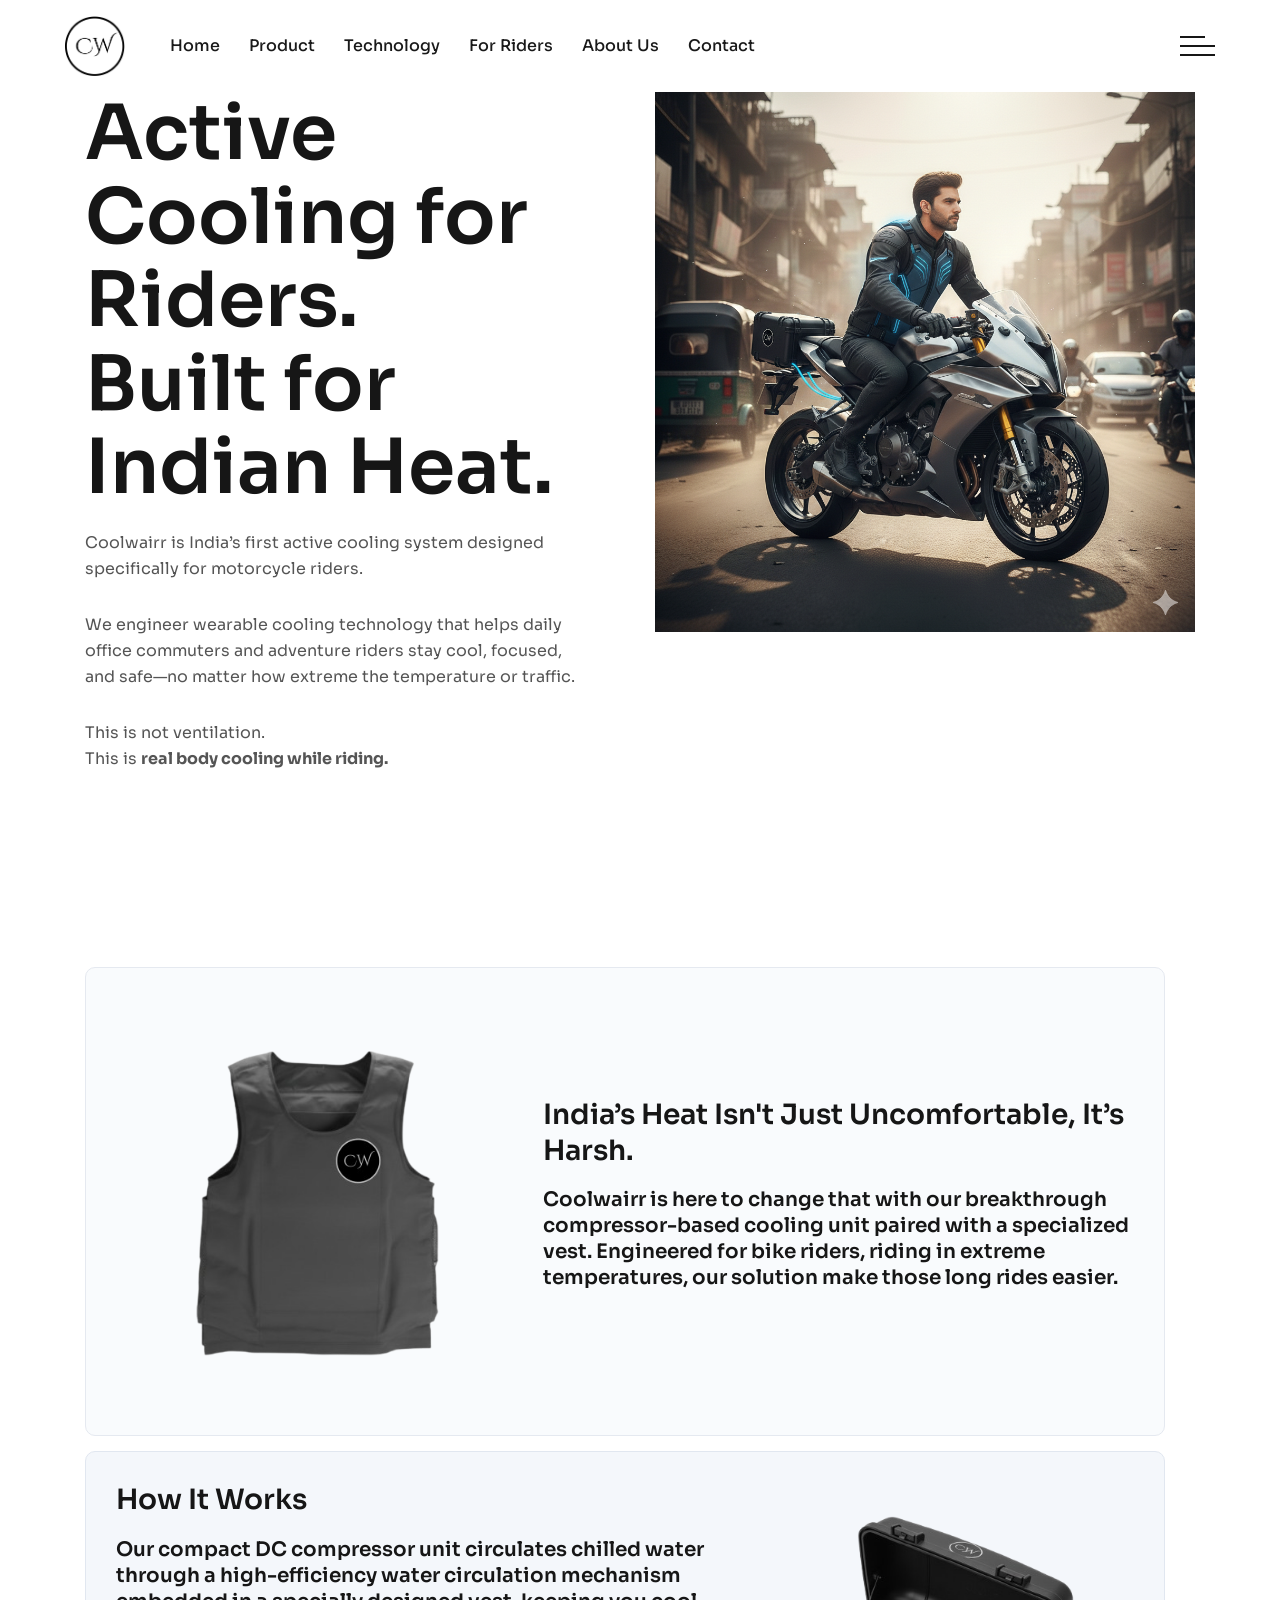
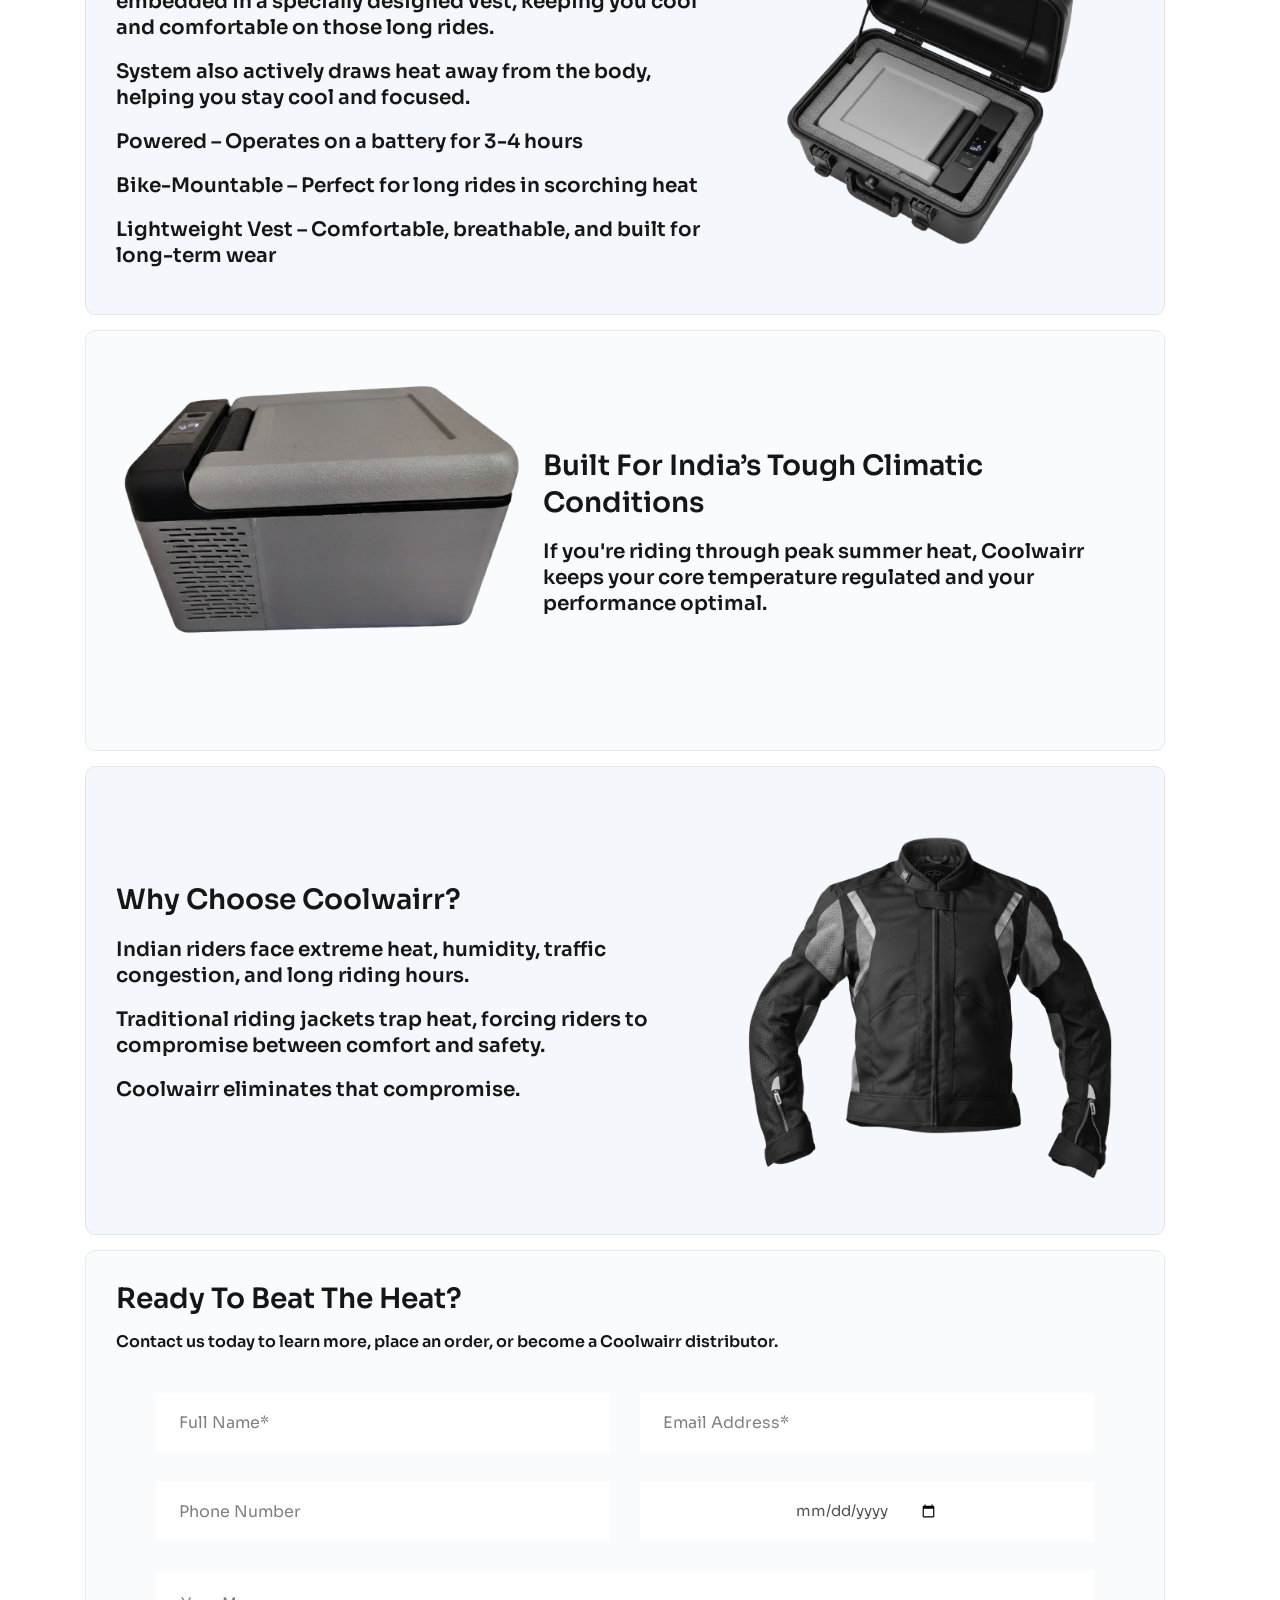
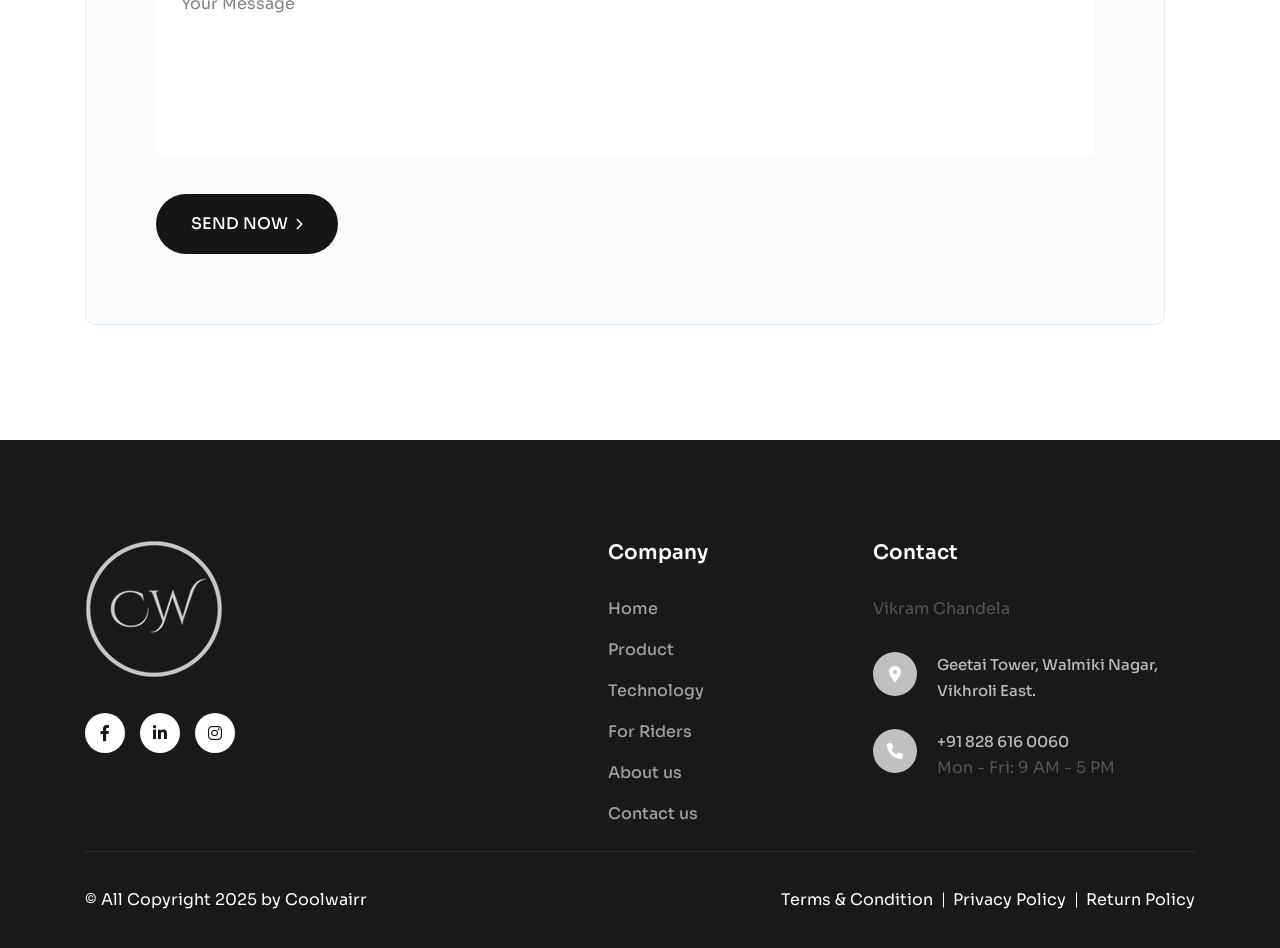
==== commit 9e510a92: "added pages added new pages and cosmetic changes" ====
--- a/index.html
+++ b/index.html
@@ -107,7 +107,7 @@
                </div> -->
                <div class="mobile-menu fix mb-40"></div>
                <div class="offcanvas__contact mt-30 mb-20">
-                  <h4>Contact Info</h4>
+                  <h4 style="color: #fff;">Contact Info</h4>
                   <ul>
                      <li class="d-flex align-items-center">
                         <div class="offcanvas__contact-icon mr-15">
@@ -371,7 +371,7 @@
                            <div class="main-menu">
                               <nav id="mobile-menu">
                                  <ul>
-                                    <li class="has-dropdown">
+                                    <li>
                                        <a href="index.html">Home</a>
                                        <!-- <ul class="submenu">
                                           <li><a href="pharmacy.html">Pharmacy Store</a></li>
@@ -382,9 +382,19 @@
                                     <!-- <li>
                                        <a href="about.html">About</a>
                                     </li> -->
-                                    <!-- <li class="has-dropdown">
-                                       <a href="product.html">Shop</a>
-                                       <ul class="submenu">
+                                    <li>
+                                       <a href="product.html">Product</a>
+                                    </li>
+                                    <li>
+                                       <a href="technology.html">Technology</a>
+                                    </li>
+                                    <li>
+                                       <a href="riders.html">For Riders</a>
+                                    </li>
+                                    <li>
+                                       <a href="about.html">About Us</a>
+                                    </li>
+                                    <!-- <ul class="submenu">
                                           <li><a href="product.html">Product</a></li>
                                           <li><a href="product-details.html">Product Details</a></li>
                                           <li><a href="wishlist.html">Wishlist</a></li>
@@ -492,7 +502,7 @@
       <!-- Banner area start -->
       <section class="banner-4 p-relative furniture-banner-area fix bg-image pb-100"
          data-background="assets/imgs/furniture/banner/bg.png" data-bg-color="#ffffff">
-         <div class="swiper banner-active">
+         <div>
             <div class="swiper-wrapper">
                <div class="swiper-slide">
                   <div class="banner-item-4 d-flex align-items-end">
@@ -501,8 +511,16 @@
                            <div class="col-xxl-6 col-lg-6">
                               <div class="banner-content-4 furniture__content">
                                  <!-- <span>New Arrival...</span> -->
-                                 <h2 class="banner-title-4">Stay Cool.<br> Perform Better. Anywhere.</h2>
-                                 <p>Introducing Coolwairr's DC Compressor-Based Personal Cooling Solution.</p>
+                                 <h2 class="banner-title-4">Active Cooling for Riders.<br> Built for Indian Heat.</h2>
+                                 <p>Coolwairr is India’s first active cooling system designed specifically for
+                                    motorcycle riders.</p>
+                                 <p>We engineer wearable cooling technology that helps daily office commuters and
+                                    adventure riders stay cool, focused, and safe—no matter how extreme the temperature
+                                    or traffic.</p>
+                                 <p>
+                                    This is not ventilation.<br>
+                                    This is <strong>real body cooling while riding.</strong>
+                                 </p>
                                  <!--<div class="banner-btn-wrapper furniture__btn-group">
                                     <a class="solid-btn" href="product-details.html">Buy Now<span><i
                                              class="fa-regular fa-angle-right"></i></span></a>
@@ -514,7 +532,39 @@
                            <div class="col-xxl-6 col-lg-6">
                               <div class="banner-thumb-wrapper-4 p-relative">
                                  <div class="banner-thumb-4 p-relative z-index-1">
-                                    <img src="assets/imgs/furniture/banner/chair1.png" alt="image">
+                                    <img src="assets/imgs/furniture/banner/Coolwairr. Coolingvest Image.png"
+                                       alt="image">
+                                 </div>
+                                 <!-- <div class="furniture-circle d-none d-lg-block">
+                                    <img src="assets/imgs/furniture/banner/circle.png" alt="">
+                                 </div> -->
+                              </div>
+                           </div>
+                        </div>
+                     </div>
+                  </div>
+               </div>
+               <!-- <div class="swiper-slide">
+                  <div class="banner-item-4 d-flex align-items-end">
+                     <div class="container">
+                        <div class="row g-5 align-self-end">
+                           <div class="col-xxl-6 col-lg-6">
+                              <div class="banner-content-4 furniture__content">
+                                 <span>New Arrival...</span>
+                                 <h2 class="banner-title-4">Stay Cool.<br> Perform Better. Anywhere.</h2>
+                                 <p>Coolbox - Cooling unit providing continuous chilled water.</p>
+                                 <div class="banner-btn-wrapper furniture__btn-group">
+                                    <a class="solid-btn" href="product-details.html">Buy Now<span><i
+                                             class="fa-regular fa-angle-right"></i></span></a>
+                                    <a class="border__btn-banner" href="product-details.html">view details<span><i
+                                             class="fa-regular fa-angle-right"></i></span></a>
+                                 </div>
+                              </div>
+                           </div>
+                           <div class="col-xxl-6 col-lg-6">
+                              <div class="banner-thumb-wrapper-4 p-relative">
+                                 <div class="banner-thumb-4 p-relative z-index-1">
+                                    <img src="assets/imgs/furniture/banner/Coolwairr_cooling_unit_1.png" alt="image">
                                  </div>
                                  <div class="furniture-circle d-none d-lg-block">
                                     <img src="assets/imgs/furniture/banner/circle.png" alt="">
@@ -531,21 +581,21 @@
                         <div class="row g-5 align-self-end">
                            <div class="col-xxl-6 col-lg-6">
                               <div class="banner-content-4 furniture__content">
-                                 <!-- <span>New Arrival...</span> -->
+                                 <span>New Arrival...</span>
                                  <h2 class="banner-title-4">Stay Cool.<br> Perform Better. Anywhere.</h2>
-                                 <p>Coolbox - Cooling unit providing continuous chilled water.</p>
-                                 <!--<div class="banner-btn-wrapper furniture__btn-group">
+                                 <p>Coolvest - Vest with water circulation mechanism.</p>
+                                 <div class="banner-btn-wrapper furniture__btn-group">
                                     <a class="solid-btn" href="product-details.html">Buy Now<span><i
                                              class="fa-regular fa-angle-right"></i></span></a>
                                     <a class="border__btn-banner" href="product-details.html">view details<span><i
                                              class="fa-regular fa-angle-right"></i></span></a>
-                                 </div>-->
+                                 </div>
                               </div>
                            </div>
                            <div class="col-xxl-6 col-lg-6">
                               <div class="banner-thumb-wrapper-4 p-relative">
                                  <div class="banner-thumb-4 p-relative z-index-1">
-                                    <img src="assets/imgs/furniture/banner/chair2.png" alt="image">
+                                    <img src="assets/imgs/furniture/banner/Coolwairr_cooling_Unit2.png" alt="image">
                                  </div>
                                  <div class="furniture-circle d-none d-lg-block">
                                     <img src="assets/imgs/furniture/banner/circle.png" alt="">
@@ -556,43 +606,12 @@
                      </div>
                   </div>
                </div>
-               <div class="swiper-slide">
-                  <div class="banner-item-4 d-flex align-items-end">
-                     <div class="container">
-                        <div class="row g-5 align-self-end">
-                           <div class="col-xxl-6 col-lg-6">
-                              <div class="banner-content-4 furniture__content">
-                                 <!-- <span>New Arrival...</span> -->
-                                 <h2 class="banner-title-4">Stay Cool.<br> Perform Better. Anywhere.</h2>
-                                 <p>Coolvest - Vest with water circulation mechanism.</p>
-                                 <!--<div class="banner-btn-wrapper furniture__btn-group">
-                                    <a class="solid-btn" href="product-details.html">Buy Now<span><i
-                                             class="fa-regular fa-angle-right"></i></span></a>
-                                    <a class="border__btn-banner" href="product-details.html">view details<span><i
-                                             class="fa-regular fa-angle-right"></i></span></a>
-                                 </div>-->
-                              </div>
-                           </div>
-                           <div class="col-xxl-6 col-lg-6">
-                              <div class="banner-thumb-wrapper-4 p-relative">
-                                 <div class="banner-thumb-4 p-relative z-index-1">
-                                    <img src="assets/imgs/furniture/banner/chair3.png" alt="image">
-                                 </div>
-                                 <div class="furniture-circle d-none d-lg-block">
-                                    <img src="assets/imgs/furniture/banner/circle.png" alt="">
-                                 </div>
-                              </div>
-                           </div>
-                        </div>
-                     </div>
-                  </div>
-               </div>
             </div>
-            <!-- If we need pagination -->
+            If we need pagination
             <div class="banner-dot-inner">
                <div class="banner-dot"></div>
+            </div> -->
             </div>
-         </div>
       </section>
       <!-- Banner area end -->
 
@@ -718,15 +737,15 @@
                   <!-- First Box -->
                   <div class="col-12 mb-4">
                      <div class="offer-banner-silver">
+                        <div class="offer-image">
+                           <img src="assets/imgs/furniture/banner/coolwairr-cooling-vest1.png" alt="Cool Box">
+                        </div>
                         <div class="offer-text">
                            <h3 class="text-capitalize">India’s heat isn't just uncomfortable, it’s harsh.</h3>
                            <h5>Coolwairr is here to change that with our breakthrough compressor-based cooling unit
                               paired with a specialized vest. Engineered for bike riders, riding in extreme
                               temperatures, our solution make those long rides easier.</h6>
                         </div>
-                        <!-- <div class="offer-image">
-        <img src="assets/imgs/furniture/banner/chair1.png" alt="Cool Box">
-      </div> -->
                      </div>
                   </div>
 
@@ -735,17 +754,17 @@
                      <div class="offer-banner">
                         <div class="offer-text">
                            <h3 class="text-capitalize">How It Works</h3>
-                           <h6>Our compact DC compressor unit circulates chilled water through a high-efficiency water
+                           <h5>Our compact DC compressor unit circulates chilled water through a high-efficiency water
                               circulation mechanism embedded in a specially designed vest, keeping you cool and
-                              comfortable on those long rides. <br>The system also actively draws heat away from the
-                              body, helping you stay cool and focused. <br>
-                              DC Powered – Operates on a battery for 3-4 hours <br>
-                              Bike-Mountable – Perfect for long rides in scorching heat <br>
-                              Lightweight Vest – Comfortable, breathable, and built for long-term wear
-                           </h6>
+                              comfortable on those long rides.</h5>
+                           <h5>System also actively draws heat away from the
+                              body, helping you stay cool and focused.</h5>
+                           <h5>Powered – Operates on a battery for 3-4 hours</h5>
+                           <h5>Bike-Mountable – Perfect for long rides in scorching heat</h5>
+                           <h5>Lightweight Vest – Comfortable, breathable, and built for long-term wear</h5>
                         </div>
                         <div class="offer-image">
-                           <img src="assets/imgs/furniture/banner/chair1.png" alt="Cool Box">
+                           <img src="assets/imgs/furniture/banner/Coolwairr_cooling_Unit2.png" alt="Cool Box">
                         </div>
                      </div>
                   </div>
@@ -754,12 +773,12 @@
                   <div class="col-12 mb-4">
                      <div class="offer-banner-silver">
                         <div class="offer-image">
-                           <img src="assets/imgs/furniture/banner/chair2.png" alt="Cool Box">
+                           <img src="assets/imgs/furniture/banner/Coolwairr_cooling_unit_1.png" alt="Cool Box">
                         </div>
                         <div class="offer-text">
                            <h3 class="text-capitalize">Built for India’s Tough Climatic Conditions</h3>
-                           <h6>If you're riding through peak summer heat, Coolwairr keeps your core temperature
-                              regulated and your performance optimal.</h6>
+                           <h5>If you're riding through peak summer heat, Coolwairr keeps your core temperature
+                              regulated and your performance optimal.</h5>
                         </div>
                      </div>
                   </div>
@@ -769,14 +788,15 @@
                      <div class="offer-banner">
                         <div class="offer-text">
                            <h3 class="text-capitalize">Why Choose Coolwairr?</h3>
-                           <h6>Made in India for Indian climate challenges<br>
-                              Efficient on Power, optimized for DC use<br>
-                              Consistent Cooling with powerful compressor-driven technology<br>
-                              Durable Vest Design with washable, replaceable water pipe lining
-                           </h6>
+                           <h5>Indian riders face extreme heat, humidity, traffic congestion, and long
+                              riding hours.</h5>
+                           <h5>Traditional riding jackets trap heat, forcing riders to
+                              compromise between comfort and safety.</h5>
+                           
+                           <h5>Coolwairr eliminates that compromise.</h5>
                         </div>
                         <div class="offer-image">
-                           <img src="assets/imgs/furniture/banner/chair3.png" alt="Cool Box">
+                           <img src="assets/imgs/furniture/banner/Coolwairr_Cooling_Jacket.png" alt="Cool Box">
                         </div>
                      </div>
                   </div>
@@ -883,2322 +903,6 @@
 
          </div>
       </section>
-      <!-- Off area end -->
-
-      <!-- Top sale area start -->
-      <!--<section class="discount-area p-relative section-space pt-0">
-         <div class="container">
-            <div class="section-title-wrapper-4 mb-40 text-center">
-               <span class="section-subtitle-4 mb-10">top sale</span>
-               <h2 class="section-title-4">Featured Product</h2>
-            </div>
-            <div class="discount-main p-relative">
-               <div class="discount-slider-navigation furniture__navigation">
-                  <button type="button" class="discount-slider-button-prev"><i class="fa-regular fa-angle-left"></i>
-                  </button>
-                  <button type="button" class="discount-slider-button-next"><i
-                        class="fa-regular fa-angle-right"></i></button>
-               </div>
-               <div class="row align-items-center">
-                  <div class="col-xxl-12">
-                     <div class="swiper furuniture-active">
-                        <div class="swiper-wrapper">
-                           <div class="swiper-slide">
-                              <div class="product-item furniture__product">
-                                 <div class="product-badge">
-                                    <span class="product-trending">10% off</span>
-                                 </div>
-                                 <div class="product-thumb theme-bg-2">
-                                    <a href="product-details.html"><img src="assets/imgs/furniture/product/product1.png"
-                                          alt=""></a>
-                                    <div class="product-action-item">
-                                       <button type="button" class="product-action-btn">
-                                          <svg width="20" height="22" viewBox="0 0 20 22" fill="none"
-                                             xmlns="http://www.w3.org/2000/svg">
-                                             <path
-                                                d="M13.0768 10.1416C13.0768 11.9228 11.648 13.3666 9.88542 13.3666C8.1228 13.3666 6.69401 11.9228 6.69401 10.1416M1.375 5.84163H18.3958M1.375 5.84163V12.2916C1.375 19.1359 2.57494 20.3541 9.88542 20.3541C17.1959 20.3541 18.3958 19.1359 18.3958 12.2916V5.84163M1.375 5.84163L2.91454 2.73011C3.27495 2.00173 4.01165 1.54163 4.81754 1.54163H14.9533C15.7592 1.54163 16.4959 2.00173 16.8563 2.73011L18.3958 5.84163"
-                                                stroke="white" stroke-width="2" stroke-linecap="round"
-                                                stroke-linejoin="round" />
-                                          </svg>
-                                          <span class="product-tooltip">Add to Cart</span>
-                                       </button>
-                                       <button type="button" class="product-action-btn" data-bs-toggle="modal"
-                                          data-bs-target="#producQuickViewModal">
-
-                                          <svg width="26" height="18" viewBox="0 0 26 18" fill="none"
-                                             xmlns="http://www.w3.org/2000/svg">
-                                             <path
-                                                d="M13.092 4.55026C10.5878 4.55026 8.55683 6.58125 8.55683 9.08541C8.55683 11.5896 10.5878 13.6206 13.092 13.6206C15.5961 13.6206 17.6271 11.5903 17.6271 9.08541C17.6271 6.5805 15.5969 4.55026 13.092 4.55026ZM13.092 12.1089C11.4246 12.1089 10.0338 10.7196 10.0338 9.05216C10.0338 7.38473 11.3898 6.02872 13.0572 6.02872C14.7246 6.02872 16.0807 7.38473 16.0807 9.05216C16.0807 10.7196 14.7594 12.1089 13.092 12.1089ZM25.0965 8.8768C25.0875 8.839 25.092 8.79819 25.0807 8.76115C25.0761 8.74528 25.0655 8.73621 25.0603 8.7226C25.0519 8.70144 25.0542 8.67574 25.0429 8.65533C22.8441 3.62131 18.1064 0.724854 13.0572 0.724854C8.00807 0.724854 3.17511 3.61677 0.975559 8.65079C0.966488 8.67196 0.968 8.69388 0.959686 8.71806C0.954395 8.73318 0.943812 8.74074 0.938521 8.7551C0.927184 8.7929 0.931719 8.83296 0.92416 8.8715C0.910555 8.93953 0.897705 9.00605 0.897705 9.07483C0.897705 9.14361 0.910555 9.20862 0.92416 9.2774C0.931719 9.31519 0.926428 9.35677 0.938521 9.39229C0.943057 9.40968 0.954395 9.41648 0.959686 9.4316C0.967244 9.45201 0.965732 9.4777 0.975559 9.49887C3.17511 14.5314 7.96121 17.381 13.0104 17.381C18.0595 17.381 22.8448 14.5374 25.0436 9.5034C25.055 9.48148 25.0527 9.45956 25.061 9.43538C25.0663 9.42253 25.0761 9.4127 25.0807 9.39758C25.092 9.36055 25.089 9.32049 25.0965 9.28118C25.1101 9.21315 25.1222 9.14739 25.1222 9.0771C25.1222 9.01058 25.1094 8.94482 25.0958 8.87604L25.0965 8.8768ZM13.0104 15.8692C8.72841 15.8692 4.51298 13.6123 2.44193 9.07407C4.49333 4.55177 8.76469 2.23582 13.0572 2.23582C17.349 2.23582 21.5251 4.55404 23.5773 9.07861C21.5266 13.6002 17.3036 15.8692 13.0104 15.8692Z"
-                                                fill="white" />
-                                          </svg>
-                                          <span class="product-tooltip">Quick View</span>
-                                       </button>
-                                       <button type="button" class="product-action-btn">
-
-                                          <svg width="21" height="20" viewBox="0 0 21 20" fill="none"
-                                             xmlns="http://www.w3.org/2000/svg">
-                                             <path
-                                                d="M19.2041 2.63262C18.6402 1.97669 17.932 1.44916 17.1305 1.08804C16.329 0.726918 15.4541 0.54119 14.569 0.544237C13.0545 0.500151 11.58 1.01577 10.4489 1.98501C9.31782 1.01577 7.84334 0.500151 6.32883 0.544237C5.44368 0.54119 4.56885 0.726918 3.76735 1.08804C2.96585 1.44916 2.25764 1.97669 1.69374 2.63262C0.712132 3.77732 -0.314799 5.84986 0.366045 9.22751C1.45272 14.6213 9.60121 19.0476 9.94523 19.2288C10.0986 19.311 10.2713 19.3541 10.4469 19.3541C10.6224 19.3541 10.7951 19.311 10.9485 19.2288C11.2946 19.0436 19.4431 14.6173 20.5277 9.22751C21.2126 5.84986 20.1857 3.77732 19.2041 2.63262ZM18.5099 8.85122C17.7415 12.6646 12.1567 16.2116 10.4489 17.2196C8.04279 15.8234 3.09251 12.318 2.39312 8.85122C1.86472 6.23109 2.5878 4.70912 3.28821 3.89317C3.65861 3.46353 4.12333 3.11801 4.64903 2.88141C5.17473 2.64481 5.74838 2.52299 6.32883 2.52468C6.94879 2.47998 7.57022 2.59049 8.13253 2.84542C8.69484 3.10036 9.17884 3.49102 9.53734 3.97932C9.62575 4.13571 9.75616 4.26645 9.915 4.3579C10.0738 4.44936 10.2553 4.49819 10.4404 4.4993C10.6256 4.50041 10.8076 4.45377 10.9676 4.36423C11.1276 4.27469 11.2598 4.14553 11.3502 3.99022C11.708 3.49811 12.193 3.10414 12.7575 2.84715C13.3219 2.59016 13.9463 2.47902 14.569 2.52468C15.1507 2.52196 15.7257 2.64329 16.2527 2.87993C16.7798 3.11656 17.2456 3.46262 17.6168 3.89317C18.3152 4.70912 19.0383 6.23109 18.5099 8.85122Z"
-                                                fill="white" />
-                                          </svg>
-                                          <span class="product-tooltip">Add To Wishlist</span>
-                                       </button>
-                                    </div>
-                                 </div>
-                                 <div class="product-content">
-                                    <h4 class="product-title"><a href="product-details.html">Alexander roll Arm
-                                          sofa</a></h4>
-                                    <div class="user-rating">
-                                       <i class="fal fa-star"></i>
-                                       <i class="fal fa-star"></i>
-                                       <i class="fal fa-star"></i>
-                                       <i class="fal fa-star"></i>
-                                       <i class="fal fa-star"></i>
-                                    </div>
-                                    <div class="product-price">
-                                       <span class="product-new-price">USD 150.00</span>
-                                    </div>
-                                 </div>
-                              </div>
-                           </div>
-                           <div class="swiper-slide">
-                              <div class="product-item furniture__product">
-                                 <div class="product-thumb theme-bg-2">
-                                    <a href="product-details.html"><img src="assets/imgs/furniture/product/product2.png"
-                                          alt=""></a>
-                                    <div class="product-action-item">
-                                       <button type="button" class="product-action-btn">
-                                          <svg width="20" height="22" viewBox="0 0 20 22" fill="none"
-                                             xmlns="http://www.w3.org/2000/svg">
-                                             <path
-                                                d="M13.0768 10.1416C13.0768 11.9228 11.648 13.3666 9.88542 13.3666C8.1228 13.3666 6.69401 11.9228 6.69401 10.1416M1.375 5.84163H18.3958M1.375 5.84163V12.2916C1.375 19.1359 2.57494 20.3541 9.88542 20.3541C17.1959 20.3541 18.3958 19.1359 18.3958 12.2916V5.84163M1.375 5.84163L2.91454 2.73011C3.27495 2.00173 4.01165 1.54163 4.81754 1.54163H14.9533C15.7592 1.54163 16.4959 2.00173 16.8563 2.73011L18.3958 5.84163"
-                                                stroke="white" stroke-width="2" stroke-linecap="round"
-                                                stroke-linejoin="round" />
-                                          </svg>
-                                          <span class="product-tooltip">Add to Cart</span>
-                                       </button>
-                                       <button type="button" class="product-action-btn" data-bs-toggle="modal"
-                                          data-bs-target="#producQuickViewModal">
-
-                                          <svg width="26" height="18" viewBox="0 0 26 18" fill="none"
-                                             xmlns="http://www.w3.org/2000/svg">
-                                             <path
-                                                d="M13.092 4.55026C10.5878 4.55026 8.55683 6.58125 8.55683 9.08541C8.55683 11.5896 10.5878 13.6206 13.092 13.6206C15.5961 13.6206 17.6271 11.5903 17.6271 9.08541C17.6271 6.5805 15.5969 4.55026 13.092 4.55026ZM13.092 12.1089C11.4246 12.1089 10.0338 10.7196 10.0338 9.05216C10.0338 7.38473 11.3898 6.02872 13.0572 6.02872C14.7246 6.02872 16.0807 7.38473 16.0807 9.05216C16.0807 10.7196 14.7594 12.1089 13.092 12.1089ZM25.0965 8.8768C25.0875 8.839 25.092 8.79819 25.0807 8.76115C25.0761 8.74528 25.0655 8.73621 25.0603 8.7226C25.0519 8.70144 25.0542 8.67574 25.0429 8.65533C22.8441 3.62131 18.1064 0.724854 13.0572 0.724854C8.00807 0.724854 3.17511 3.61677 0.975559 8.65079C0.966488 8.67196 0.968 8.69388 0.959686 8.71806C0.954395 8.73318 0.943812 8.74074 0.938521 8.7551C0.927184 8.7929 0.931719 8.83296 0.92416 8.8715C0.910555 8.93953 0.897705 9.00605 0.897705 9.07483C0.897705 9.14361 0.910555 9.20862 0.92416 9.2774C0.931719 9.31519 0.926428 9.35677 0.938521 9.39229C0.943057 9.40968 0.954395 9.41648 0.959686 9.4316C0.967244 9.45201 0.965732 9.4777 0.975559 9.49887C3.17511 14.5314 7.96121 17.381 13.0104 17.381C18.0595 17.381 22.8448 14.5374 25.0436 9.5034C25.055 9.48148 25.0527 9.45956 25.061 9.43538C25.0663 9.42253 25.0761 9.4127 25.0807 9.39758C25.092 9.36055 25.089 9.32049 25.0965 9.28118C25.1101 9.21315 25.1222 9.14739 25.1222 9.0771C25.1222 9.01058 25.1094 8.94482 25.0958 8.87604L25.0965 8.8768ZM13.0104 15.8692C8.72841 15.8692 4.51298 13.6123 2.44193 9.07407C4.49333 4.55177 8.76469 2.23582 13.0572 2.23582C17.349 2.23582 21.5251 4.55404 23.5773 9.07861C21.5266 13.6002 17.3036 15.8692 13.0104 15.8692Z"
-                                                fill="white" />
-                                          </svg>
-                                          <span class="product-tooltip">Quick View</span>
-                                       </button>
-                                       <button type="button" class="product-action-btn">
-
-                                          <svg width="21" height="20" viewBox="0 0 21 20" fill="none"
-                                             xmlns="http://www.w3.org/2000/svg">
-                                             <path
-                                                d="M19.2041 2.63262C18.6402 1.97669 17.932 1.44916 17.1305 1.08804C16.329 0.726918 15.4541 0.54119 14.569 0.544237C13.0545 0.500151 11.58 1.01577 10.4489 1.98501C9.31782 1.01577 7.84334 0.500151 6.32883 0.544237C5.44368 0.54119 4.56885 0.726918 3.76735 1.08804C2.96585 1.44916 2.25764 1.97669 1.69374 2.63262C0.712132 3.77732 -0.314799 5.84986 0.366045 9.22751C1.45272 14.6213 9.60121 19.0476 9.94523 19.2288C10.0986 19.311 10.2713 19.3541 10.4469 19.3541C10.6224 19.3541 10.7951 19.311 10.9485 19.2288C11.2946 19.0436 19.4431 14.6173 20.5277 9.22751C21.2126 5.84986 20.1857 3.77732 19.2041 2.63262ZM18.5099 8.85122C17.7415 12.6646 12.1567 16.2116 10.4489 17.2196C8.04279 15.8234 3.09251 12.318 2.39312 8.85122C1.86472 6.23109 2.5878 4.70912 3.28821 3.89317C3.65861 3.46353 4.12333 3.11801 4.64903 2.88141C5.17473 2.64481 5.74838 2.52299 6.32883 2.52468C6.94879 2.47998 7.57022 2.59049 8.13253 2.84542C8.69484 3.10036 9.17884 3.49102 9.53734 3.97932C9.62575 4.13571 9.75616 4.26645 9.915 4.3579C10.0738 4.44936 10.2553 4.49819 10.4404 4.4993C10.6256 4.50041 10.8076 4.45377 10.9676 4.36423C11.1276 4.27469 11.2598 4.14553 11.3502 3.99022C11.708 3.49811 12.193 3.10414 12.7575 2.84715C13.3219 2.59016 13.9463 2.47902 14.569 2.52468C15.1507 2.52196 15.7257 2.64329 16.2527 2.87993C16.7798 3.11656 17.2456 3.46262 17.6168 3.89317C18.3152 4.70912 19.0383 6.23109 18.5099 8.85122Z"
-                                                fill="white" />
-                                          </svg>
-                                          <span class="product-tooltip">Add To Wishlist</span>
-                                       </button>
-                                    </div>
-                                 </div>
-                                 <div class="product-content">
-                                    <h4 class="product-title"><a href="product-details.html">Brasslegged
-                                          Armchair</a></h4>
-                                    <div class="user-rating">
-                                       <i class="fal fa-star"></i>
-                                       <i class="fal fa-star"></i>
-                                       <i class="fal fa-star"></i>
-                                       <i class="fal fa-star"></i>
-                                       <i class="fal fa-star"></i>
-                                    </div>
-                                    <div class="product-price">
-                                       <span class="product-new-price">USD 150.00</span>
-                                    </div>
-                                 </div>
-                              </div>
-                           </div>
-                           <div class="swiper-slide">
-                              <div class="product-item furniture__product">
-                                 <div class="product-badge">
-                                    <span class="product-trending">10% off</span>
-                                 </div>
-                                 <div class="product-thumb theme-bg-2">
-                                    <a href="product-details.html"><img src="assets/imgs/furniture/product/product3.png"
-                                          alt=""></a>
-                                    <div class="product-action-item">
-                                       <button type="button" class="product-action-btn">
-                                          <svg width="20" height="22" viewBox="0 0 20 22" fill="none"
-                                             xmlns="http://www.w3.org/2000/svg">
-                                             <path
-                                                d="M13.0768 10.1416C13.0768 11.9228 11.648 13.3666 9.88542 13.3666C8.1228 13.3666 6.69401 11.9228 6.69401 10.1416M1.375 5.84163H18.3958M1.375 5.84163V12.2916C1.375 19.1359 2.57494 20.3541 9.88542 20.3541C17.1959 20.3541 18.3958 19.1359 18.3958 12.2916V5.84163M1.375 5.84163L2.91454 2.73011C3.27495 2.00173 4.01165 1.54163 4.81754 1.54163H14.9533C15.7592 1.54163 16.4959 2.00173 16.8563 2.73011L18.3958 5.84163"
-                                                stroke="white" stroke-width="2" stroke-linecap="round"
-                                                stroke-linejoin="round" />
-                                          </svg>
-                                          <span class="product-tooltip">Add to Cart</span>
-                                       </button>
-                                       <button type="button" class="product-action-btn" data-bs-toggle="modal"
-                                          data-bs-target="#producQuickViewModal">
-
-                                          <svg width="26" height="18" viewBox="0 0 26 18" fill="none"
-                                             xmlns="http://www.w3.org/2000/svg">
-                                             <path
-                                                d="M13.092 4.55026C10.5878 4.55026 8.55683 6.58125 8.55683 9.08541C8.55683 11.5896 10.5878 13.6206 13.092 13.6206C15.5961 13.6206 17.6271 11.5903 17.6271 9.08541C17.6271 6.5805 15.5969 4.55026 13.092 4.55026ZM13.092 12.1089C11.4246 12.1089 10.0338 10.7196 10.0338 9.05216C10.0338 7.38473 11.3898 6.02872 13.0572 6.02872C14.7246 6.02872 16.0807 7.38473 16.0807 9.05216C16.0807 10.7196 14.7594 12.1089 13.092 12.1089ZM25.0965 8.8768C25.0875 8.839 25.092 8.79819 25.0807 8.76115C25.0761 8.74528 25.0655 8.73621 25.0603 8.7226C25.0519 8.70144 25.0542 8.67574 25.0429 8.65533C22.8441 3.62131 18.1064 0.724854 13.0572 0.724854C8.00807 0.724854 3.17511 3.61677 0.975559 8.65079C0.966488 8.67196 0.968 8.69388 0.959686 8.71806C0.954395 8.73318 0.943812 8.74074 0.938521 8.7551C0.927184 8.7929 0.931719 8.83296 0.92416 8.8715C0.910555 8.93953 0.897705 9.00605 0.897705 9.07483C0.897705 9.14361 0.910555 9.20862 0.92416 9.2774C0.931719 9.31519 0.926428 9.35677 0.938521 9.39229C0.943057 9.40968 0.954395 9.41648 0.959686 9.4316C0.967244 9.45201 0.965732 9.4777 0.975559 9.49887C3.17511 14.5314 7.96121 17.381 13.0104 17.381C18.0595 17.381 22.8448 14.5374 25.0436 9.5034C25.055 9.48148 25.0527 9.45956 25.061 9.43538C25.0663 9.42253 25.0761 9.4127 25.0807 9.39758C25.092 9.36055 25.089 9.32049 25.0965 9.28118C25.1101 9.21315 25.1222 9.14739 25.1222 9.0771C25.1222 9.01058 25.1094 8.94482 25.0958 8.87604L25.0965 8.8768ZM13.0104 15.8692C8.72841 15.8692 4.51298 13.6123 2.44193 9.07407C4.49333 4.55177 8.76469 2.23582 13.0572 2.23582C17.349 2.23582 21.5251 4.55404 23.5773 9.07861C21.5266 13.6002 17.3036 15.8692 13.0104 15.8692Z"
-                                                fill="white" />
-                                          </svg>
-                                          <span class="product-tooltip">Quick View</span>
-                                       </button>
-                                       <button type="button" class="product-action-btn">
-
-                                          <svg width="21" height="20" viewBox="0 0 21 20" fill="none"
-                                             xmlns="http://www.w3.org/2000/svg">
-                                             <path
-                                                d="M19.2041 2.63262C18.6402 1.97669 17.932 1.44916 17.1305 1.08804C16.329 0.726918 15.4541 0.54119 14.569 0.544237C13.0545 0.500151 11.58 1.01577 10.4489 1.98501C9.31782 1.01577 7.84334 0.500151 6.32883 0.544237C5.44368 0.54119 4.56885 0.726918 3.76735 1.08804C2.96585 1.44916 2.25764 1.97669 1.69374 2.63262C0.712132 3.77732 -0.314799 5.84986 0.366045 9.22751C1.45272 14.6213 9.60121 19.0476 9.94523 19.2288C10.0986 19.311 10.2713 19.3541 10.4469 19.3541C10.6224 19.3541 10.7951 19.311 10.9485 19.2288C11.2946 19.0436 19.4431 14.6173 20.5277 9.22751C21.2126 5.84986 20.1857 3.77732 19.2041 2.63262ZM18.5099 8.85122C17.7415 12.6646 12.1567 16.2116 10.4489 17.2196C8.04279 15.8234 3.09251 12.318 2.39312 8.85122C1.86472 6.23109 2.5878 4.70912 3.28821 3.89317C3.65861 3.46353 4.12333 3.11801 4.64903 2.88141C5.17473 2.64481 5.74838 2.52299 6.32883 2.52468C6.94879 2.47998 7.57022 2.59049 8.13253 2.84542C8.69484 3.10036 9.17884 3.49102 9.53734 3.97932C9.62575 4.13571 9.75616 4.26645 9.915 4.3579C10.0738 4.44936 10.2553 4.49819 10.4404 4.4993C10.6256 4.50041 10.8076 4.45377 10.9676 4.36423C11.1276 4.27469 11.2598 4.14553 11.3502 3.99022C11.708 3.49811 12.193 3.10414 12.7575 2.84715C13.3219 2.59016 13.9463 2.47902 14.569 2.52468C15.1507 2.52196 15.7257 2.64329 16.2527 2.87993C16.7798 3.11656 17.2456 3.46262 17.6168 3.89317C18.3152 4.70912 19.0383 6.23109 18.5099 8.85122Z"
-                                                fill="white" />
-                                          </svg>
-                                          <span class="product-tooltip">Add To Wishlist</span>
-                                       </button>
-                                    </div>
-                                 </div>
-                                 <div class="product-content">
-                                    <h4 class="product-title"><a href="product-details.html">Leather Chair</a>
-                                    </h4>
-                                    <div class="user-rating">
-                                       <i class="fal fa-star"></i>
-                                       <i class="fal fa-star"></i>
-                                       <i class="fal fa-star"></i>
-                                       <i class="fal fa-star"></i>
-                                       <i class="fal fa-star"></i>
-                                    </div>
-                                    <div class="product-price">
-                                       <span class="product-new-price">USD 200.00</span>
-                                    </div>
-                                 </div>
-                              </div>
-                           </div>
-                           <div class="swiper-slide">
-                              <div class="product-item furniture__product">
-                                 <div class="product-thumb theme-bg-2">
-                                    <a href="product-details.html"><img src="assets/imgs/furniture/product/product4.png"
-                                          alt=""></a>
-                                    <div class="product-action-item">
-                                       <button type="button" class="product-action-btn">
-                                          <svg width="20" height="22" viewBox="0 0 20 22" fill="none"
-                                             xmlns="http://www.w3.org/2000/svg">
-                                             <path
-                                                d="M13.0768 10.1416C13.0768 11.9228 11.648 13.3666 9.88542 13.3666C8.1228 13.3666 6.69401 11.9228 6.69401 10.1416M1.375 5.84163H18.3958M1.375 5.84163V12.2916C1.375 19.1359 2.57494 20.3541 9.88542 20.3541C17.1959 20.3541 18.3958 19.1359 18.3958 12.2916V5.84163M1.375 5.84163L2.91454 2.73011C3.27495 2.00173 4.01165 1.54163 4.81754 1.54163H14.9533C15.7592 1.54163 16.4959 2.00173 16.8563 2.73011L18.3958 5.84163"
-                                                stroke="white" stroke-width="2" stroke-linecap="round"
-                                                stroke-linejoin="round" />
-                                          </svg>
-                                          <span class="product-tooltip">Add to Cart</span>
-                                       </button>
-                                       <button type="button" class="product-action-btn" data-bs-toggle="modal"
-                                          data-bs-target="#producQuickViewModal">
-
-                                          <svg width="26" height="18" viewBox="0 0 26 18" fill="none"
-                                             xmlns="http://www.w3.org/2000/svg">
-                                             <path
-                                                d="M13.092 4.55026C10.5878 4.55026 8.55683 6.58125 8.55683 9.08541C8.55683 11.5896 10.5878 13.6206 13.092 13.6206C15.5961 13.6206 17.6271 11.5903 17.6271 9.08541C17.6271 6.5805 15.5969 4.55026 13.092 4.55026ZM13.092 12.1089C11.4246 12.1089 10.0338 10.7196 10.0338 9.05216C10.0338 7.38473 11.3898 6.02872 13.0572 6.02872C14.7246 6.02872 16.0807 7.38473 16.0807 9.05216C16.0807 10.7196 14.7594 12.1089 13.092 12.1089ZM25.0965 8.8768C25.0875 8.839 25.092 8.79819 25.0807 8.76115C25.0761 8.74528 25.0655 8.73621 25.0603 8.7226C25.0519 8.70144 25.0542 8.67574 25.0429 8.65533C22.8441 3.62131 18.1064 0.724854 13.0572 0.724854C8.00807 0.724854 3.17511 3.61677 0.975559 8.65079C0.966488 8.67196 0.968 8.69388 0.959686 8.71806C0.954395 8.73318 0.943812 8.74074 0.938521 8.7551C0.927184 8.7929 0.931719 8.83296 0.92416 8.8715C0.910555 8.93953 0.897705 9.00605 0.897705 9.07483C0.897705 9.14361 0.910555 9.20862 0.92416 9.2774C0.931719 9.31519 0.926428 9.35677 0.938521 9.39229C0.943057 9.40968 0.954395 9.41648 0.959686 9.4316C0.967244 9.45201 0.965732 9.4777 0.975559 9.49887C3.17511 14.5314 7.96121 17.381 13.0104 17.381C18.0595 17.381 22.8448 14.5374 25.0436 9.5034C25.055 9.48148 25.0527 9.45956 25.061 9.43538C25.0663 9.42253 25.0761 9.4127 25.0807 9.39758C25.092 9.36055 25.089 9.32049 25.0965 9.28118C25.1101 9.21315 25.1222 9.14739 25.1222 9.0771C25.1222 9.01058 25.1094 8.94482 25.0958 8.87604L25.0965 8.8768ZM13.0104 15.8692C8.72841 15.8692 4.51298 13.6123 2.44193 9.07407C4.49333 4.55177 8.76469 2.23582 13.0572 2.23582C17.349 2.23582 21.5251 4.55404 23.5773 9.07861C21.5266 13.6002 17.3036 15.8692 13.0104 15.8692Z"
-                                                fill="white" />
-                                          </svg>
-                                          <span class="product-tooltip">Quick View</span>
-                                       </button>
-                                       <button type="button" class="product-action-btn">
-
-                                          <svg width="21" height="20" viewBox="0 0 21 20" fill="none"
-                                             xmlns="http://www.w3.org/2000/svg">
-                                             <path
-                                                d="M19.2041 2.63262C18.6402 1.97669 17.932 1.44916 17.1305 1.08804C16.329 0.726918 15.4541 0.54119 14.569 0.544237C13.0545 0.500151 11.58 1.01577 10.4489 1.98501C9.31782 1.01577 7.84334 0.500151 6.32883 0.544237C5.44368 0.54119 4.56885 0.726918 3.76735 1.08804C2.96585 1.44916 2.25764 1.97669 1.69374 2.63262C0.712132 3.77732 -0.314799 5.84986 0.366045 9.22751C1.45272 14.6213 9.60121 19.0476 9.94523 19.2288C10.0986 19.311 10.2713 19.3541 10.4469 19.3541C10.6224 19.3541 10.7951 19.311 10.9485 19.2288C11.2946 19.0436 19.4431 14.6173 20.5277 9.22751C21.2126 5.84986 20.1857 3.77732 19.2041 2.63262ZM18.5099 8.85122C17.7415 12.6646 12.1567 16.2116 10.4489 17.2196C8.04279 15.8234 3.09251 12.318 2.39312 8.85122C1.86472 6.23109 2.5878 4.70912 3.28821 3.89317C3.65861 3.46353 4.12333 3.11801 4.64903 2.88141C5.17473 2.64481 5.74838 2.52299 6.32883 2.52468C6.94879 2.47998 7.57022 2.59049 8.13253 2.84542C8.69484 3.10036 9.17884 3.49102 9.53734 3.97932C9.62575 4.13571 9.75616 4.26645 9.915 4.3579C10.0738 4.44936 10.2553 4.49819 10.4404 4.4993C10.6256 4.50041 10.8076 4.45377 10.9676 4.36423C11.1276 4.27469 11.2598 4.14553 11.3502 3.99022C11.708 3.49811 12.193 3.10414 12.7575 2.84715C13.3219 2.59016 13.9463 2.47902 14.569 2.52468C15.1507 2.52196 15.7257 2.64329 16.2527 2.87993C16.7798 3.11656 17.2456 3.46262 17.6168 3.89317C18.3152 4.70912 19.0383 6.23109 18.5099 8.85122Z"
-                                                fill="white" />
-                                          </svg>
-                                          <span class="product-tooltip">Add To Wishlist</span>
-                                       </button>
-                                    </div>
-                                 </div>
-                                 <div class="product-content">
-                                    <h4 class="product-title"><a href="product-details.html">Chair pillow</a></h4>
-                                    <div class="user-rating">
-                                       <i class="fal fa-star"></i>
-                                       <i class="fal fa-star"></i>
-                                       <i class="fal fa-star"></i>
-                                       <i class="fal fa-star"></i>
-                                       <i class="fal fa-star"></i>
-                                    </div>
-                                    <div class="product-price">
-                                       <span class="product-new-price">USD 49.00</span>
-                                    </div>
-                                 </div>
-                              </div>
-                           </div>
-
-                        </div>
-                     </div>
-                  </div>
-               </div>
-            </div>
-         </div>
-      </section>-->
-      <!-- Top sale area end -->
-
-      <!-- Ratting area start -->
-      <!--<section class="furniture-rating overflow-hidden theme-bg-2">
-         <div class="row g-0 align-items-center">
-            <div class="col-xl-6">
-               <div class="furniture-rating__left-item">
-                  <div class="furniture-ad__item frl-item bg-furniture">
-                     <div class="fad-content">
-                        <h6 class="text-white mb-20 text-uppercase">HOT DEAL furniture</h6>
-                        <h2 class="text-capitalize text-white">Live Furniture <br>
-                           Your Love</h2>
-                        <a class="border__btn-f mt-35 bg-white text-black" href="product-details.html">Buy Now<span><i
-                                 class="fa-regular fa-angle-right"></i></span></a>
-                     </div>
-                  </div>
-               </div>
-            </div>
-            <div class="col-xl-6">
-               <div class="furniture-rating__right-item">
-                  <img class="w-100" src="assets/imgs/furniture/rating/bg-image.png" alt="image">
-                  <div class="rating-dot">
-                     <svg width="64" height="64" viewBox="0 0 64 64" fill="none" xmlns="http://www.w3.org/2000/svg">
-                        <circle opacity="0.6" cx="32" cy="32" r="32" transform="rotate(-180 32 32)" fill="white" />
-                        <circle cx="33" cy="31" r="7" transform="rotate(-180 33 31)" fill="#B18B5E" />
-                     </svg>
-                     <ul>
-                        <li>
-                           <h6>Chair Pillow</h6>
-                        </li>
-                        <li class="py-1"><svg width="116" height="16" viewBox="0 0 116 16" fill="none"
-                              xmlns="http://www.w3.org/2000/svg">
-                              <g clip-path="url(#clip0_247_27)">
-                                 <path
-                                    d="M15.7004 5.93425C15.5829 5.5845 15.2802 5.3295 14.9157 5.27375L10.6734 4.6255L8.76794 0.56625C8.60544 0.22025 8.25819 0 7.87669 0C7.49494 0 7.14794 0.22025 6.98544 0.56625L5.07969 4.62575L0.837444 5.274C0.472944 5.32975 0.170194 5.5845 0.0529438 5.9345C-0.0643062 6.2845 0.0241938 6.67 0.281944 6.9345L3.37994 10.1112L2.64619 14.6055C2.58569 14.9775 2.74344 15.3515 3.05119 15.569C3.35869 15.7865 3.76469 15.8085 4.09544 15.626L7.87694 13.5347L11.6584 15.626C11.8077 15.7085 11.9719 15.749 12.1354 15.749C12.3344 15.749 12.5334 15.6885 12.7027 15.569C13.0104 15.3517 13.1679 14.9777 13.1074 14.6055L12.3737 10.1112L15.4719 6.9345C15.7292 6.67 15.8177 6.2845 15.7004 5.93425Z"
-                                    fill="#E8C54A" />
-                              </g>
-                              <g clip-path="url(#clip1_247_27)">
-                                 <path
-                                    d="M40.7004 5.93425C40.5829 5.5845 40.2802 5.3295 39.9157 5.27375L35.6734 4.6255L33.7679 0.56625C33.6054 0.22025 33.2582 0 32.8767 0C32.4949 0 32.1479 0.22025 31.9854 0.56625L30.0797 4.62575L25.8374 5.274C25.4729 5.32975 25.1702 5.5845 25.0529 5.9345C24.9357 6.2845 25.0242 6.67 25.2819 6.9345L28.3799 10.1112L27.6462 14.6055C27.5857 14.9775 27.7434 15.3515 28.0512 15.569C28.3587 15.7865 28.7647 15.8085 29.0954 15.626L32.8769 13.5347L36.6584 15.626C36.8077 15.7085 36.9719 15.749 37.1354 15.749C37.3344 15.749 37.5334 15.6885 37.7027 15.569C38.0104 15.3517 38.1679 14.9777 38.1074 14.6055L37.3737 10.1112L40.4719 6.9345C40.7292 6.67 40.8177 6.2845 40.7004 5.93425Z"
-                                    fill="#E8C54A" />
-                              </g>
-                              <g clip-path="url(#clip2_247_27)">
-                                 <path
-                                    d="M65.7004 5.93425C65.5829 5.5845 65.2802 5.3295 64.9157 5.27375L60.6734 4.6255L58.7679 0.56625C58.6054 0.22025 58.2582 0 57.8767 0C57.4949 0 57.1479 0.22025 56.9854 0.56625L55.0797 4.62575L50.8374 5.274C50.4729 5.32975 50.1702 5.5845 50.0529 5.9345C49.9357 6.2845 50.0242 6.67 50.2819 6.9345L53.3799 10.1112L52.6462 14.6055C52.5857 14.9775 52.7434 15.3515 53.0512 15.569C53.3587 15.7865 53.7647 15.8085 54.0954 15.626L57.8769 13.5347L61.6584 15.626C61.8077 15.7085 61.9719 15.749 62.1354 15.749C62.3344 15.749 62.5334 15.6885 62.7027 15.569C63.0104 15.3517 63.1679 14.9777 63.1074 14.6055L62.3737 10.1112L65.4719 6.9345C65.7292 6.67 65.8177 6.2845 65.7004 5.93425Z"
-                                    fill="#E8C54A" />
-                              </g>
-                              <g clip-path="url(#clip3_247_27)">
-                                 <path
-                                    d="M84.7682 5.05043L84.9949 5.53343L85.5224 5.61403L89.7351 6.25776L86.6578 9.41304L86.3054 9.77432L86.3868 10.2724L87.1155 14.736L83.3609 12.6597L82.8769 12.392L82.393 12.6597L78.6381 14.7362L79.3669 10.2724L79.4482 9.77435L79.0959 9.41307L76.0189 6.25788L80.2307 5.61427L80.7582 5.53368L80.9849 5.05071L82.8767 1.02095L84.7682 5.05043Z"
-                                    stroke="#E8C54A" stroke-width="2" />
-                              </g>
-                              <g clip-path="url(#clip4_247_27)">
-                                 <path
-                                    d="M109.768 5.05043L109.995 5.53343L110.522 5.61403L114.735 6.25776L111.658 9.41304L111.305 9.77432L111.387 10.2724L112.116 14.736L108.361 12.6597L107.877 12.392L107.393 12.6597L103.638 14.7362L104.367 10.2724L104.448 9.77435L104.096 9.41307L101.019 6.25788L105.231 5.61427L105.758 5.53368L105.985 5.05071L107.877 1.02095L109.768 5.05043Z"
-                                    stroke="#E8C54A" stroke-width="2" />
-                              </g>
-                              <defs>
-                                 <clipPath>
-                                    <rect width="16" height="16" fill="white" />
-                                 </clipPath>
-                                 <clipPath id="clip1_247_27">
-                                    <rect width="16" height="16" fill="white" transform="translate(25)" />
-                                 </clipPath>
-                                 <clipPath id="clip2_247_27">
-                                    <rect width="16" height="16" fill="white" transform="translate(50)" />
-                                 </clipPath>
-                                 <clipPath id="clip3_247_27">
-                                    <rect width="16" height="16" fill="white" transform="translate(75)" />
-                                 </clipPath>
-                                 <clipPath id="clip4_247_27">
-                                    <rect width="16" height="16" fill="white" transform="translate(100)" />
-                                 </clipPath>
-                              </defs>
-                           </svg>
-                        </li>
-                        <li>
-                           <span>USD 190.00</span>
-                        </li>
-                     </ul>
-                  </div>
-                  <div class="rating-dot dot-two">
-                     <svg width="64" height="64" viewBox="0 0 64 64" fill="none" xmlns="http://www.w3.org/2000/svg">
-                        <circle opacity="0.6" cx="32" cy="32" r="32" transform="rotate(-180 32 32)" fill="white" />
-                        <circle cx="33" cy="31" r="7" transform="rotate(-180 33 31)" fill="#B18B5E" />
-                     </svg>
-                     <ul>
-                        <li>
-                           <h6>Dining Table</h6>
-                        </li>
-                        <li class="py-1"><svg width="116" height="16" viewBox="0 0 116 16" fill="none"
-                              xmlns="http://www.w3.org/2000/svg">
-                              <g clip-path="url(#clip0_247_27)">
-                                 <path
-                                    d="M15.7004 5.93425C15.5829 5.5845 15.2802 5.3295 14.9157 5.27375L10.6734 4.6255L8.76794 0.56625C8.60544 0.22025 8.25819 0 7.87669 0C7.49494 0 7.14794 0.22025 6.98544 0.56625L5.07969 4.62575L0.837444 5.274C0.472944 5.32975 0.170194 5.5845 0.0529438 5.9345C-0.0643062 6.2845 0.0241938 6.67 0.281944 6.9345L3.37994 10.1112L2.64619 14.6055C2.58569 14.9775 2.74344 15.3515 3.05119 15.569C3.35869 15.7865 3.76469 15.8085 4.09544 15.626L7.87694 13.5347L11.6584 15.626C11.8077 15.7085 11.9719 15.749 12.1354 15.749C12.3344 15.749 12.5334 15.6885 12.7027 15.569C13.0104 15.3517 13.1679 14.9777 13.1074 14.6055L12.3737 10.1112L15.4719 6.9345C15.7292 6.67 15.8177 6.2845 15.7004 5.93425Z"
-                                    fill="#E8C54A" />
-                              </g>
-                              <g clip-path="url(#clip1_247_27)">
-                                 <path
-                                    d="M40.7004 5.93425C40.5829 5.5845 40.2802 5.3295 39.9157 5.27375L35.6734 4.6255L33.7679 0.56625C33.6054 0.22025 33.2582 0 32.8767 0C32.4949 0 32.1479 0.22025 31.9854 0.56625L30.0797 4.62575L25.8374 5.274C25.4729 5.32975 25.1702 5.5845 25.0529 5.9345C24.9357 6.2845 25.0242 6.67 25.2819 6.9345L28.3799 10.1112L27.6462 14.6055C27.5857 14.9775 27.7434 15.3515 28.0512 15.569C28.3587 15.7865 28.7647 15.8085 29.0954 15.626L32.8769 13.5347L36.6584 15.626C36.8077 15.7085 36.9719 15.749 37.1354 15.749C37.3344 15.749 37.5334 15.6885 37.7027 15.569C38.0104 15.3517 38.1679 14.9777 38.1074 14.6055L37.3737 10.1112L40.4719 6.9345C40.7292 6.67 40.8177 6.2845 40.7004 5.93425Z"
-                                    fill="#E8C54A" />
-                              </g>
-                              <g clip-path="url(#clip2_247_27)">
-                                 <path
-                                    d="M65.7004 5.93425C65.5829 5.5845 65.2802 5.3295 64.9157 5.27375L60.6734 4.6255L58.7679 0.56625C58.6054 0.22025 58.2582 0 57.8767 0C57.4949 0 57.1479 0.22025 56.9854 0.56625L55.0797 4.62575L50.8374 5.274C50.4729 5.32975 50.1702 5.5845 50.0529 5.9345C49.9357 6.2845 50.0242 6.67 50.2819 6.9345L53.3799 10.1112L52.6462 14.6055C52.5857 14.9775 52.7434 15.3515 53.0512 15.569C53.3587 15.7865 53.7647 15.8085 54.0954 15.626L57.8769 13.5347L61.6584 15.626C61.8077 15.7085 61.9719 15.749 62.1354 15.749C62.3344 15.749 62.5334 15.6885 62.7027 15.569C63.0104 15.3517 63.1679 14.9777 63.1074 14.6055L62.3737 10.1112L65.4719 6.9345C65.7292 6.67 65.8177 6.2845 65.7004 5.93425Z"
-                                    fill="#E8C54A" />
-                              </g>
-                              <g clip-path="url(#clip3_247_27)">
-                                 <path
-                                    d="M84.7682 5.05043L84.9949 5.53343L85.5224 5.61403L89.7351 6.25776L86.6578 9.41304L86.3054 9.77432L86.3868 10.2724L87.1155 14.736L83.3609 12.6597L82.8769 12.392L82.393 12.6597L78.6381 14.7362L79.3669 10.2724L79.4482 9.77435L79.0959 9.41307L76.0189 6.25788L80.2307 5.61427L80.7582 5.53368L80.9849 5.05071L82.8767 1.02095L84.7682 5.05043Z"
-                                    stroke="#E8C54A" stroke-width="2" />
-                              </g>
-                              <g clip-path="url(#clip4_247_27)">
-                                 <path
-                                    d="M109.768 5.05043L109.995 5.53343L110.522 5.61403L114.735 6.25776L111.658 9.41304L111.305 9.77432L111.387 10.2724L112.116 14.736L108.361 12.6597L107.877 12.392L107.393 12.6597L103.638 14.7362L104.367 10.2724L104.448 9.77435L104.096 9.41307L101.019 6.25788L105.231 5.61427L105.758 5.53368L105.985 5.05071L107.877 1.02095L109.768 5.05043Z"
-                                    stroke="#E8C54A" stroke-width="2" />
-                              </g>
-                              <defs>
-                                 <clipPath>
-                                    <rect width="16" height="16" fill="white" />
-                                 </clipPath>
-                                 <clipPath>
-                                    <rect width="16" height="16" fill="white" transform="translate(25)" />
-                                 </clipPath>
-                                 <clipPath>
-                                    <rect width="16" height="16" fill="white" transform="translate(50)" />
-                                 </clipPath>
-                                 <clipPath>
-                                    <rect width="16" height="16" fill="white" transform="translate(75)" />
-                                 </clipPath>
-                                 <clipPath>
-                                    <rect width="16" height="16" fill="white" transform="translate(100)" />
-                                 </clipPath>
-                              </defs>
-                           </svg>
-                        </li>
-                        <li>
-                           <span>USD 190.00</span>
-                        </li>
-                     </ul>
-                  </div>
-                  <div class="rating-dot dot-three">
-                     <svg width="64" height="64" viewBox="0 0 64 64" fill="none" xmlns="http://www.w3.org/2000/svg">
-                        <circle opacity="0.6" cx="32" cy="32" r="32" transform="rotate(-180 32 32)" fill="white" />
-                        <circle cx="33" cy="31" r="7" transform="rotate(-180 33 31)" fill="#B18B5E" />
-                     </svg>
-                     <ul>
-                        <li>
-                           <h6>Arm
-                              Sofa</h6>
-                        </li>
-                        <li class="py-1"><svg width="116" height="16" viewBox="0 0 116 16" fill="none"
-                              xmlns="http://www.w3.org/2000/svg">
-                              <g clip-path="url(#clip0_247_27)">
-                                 <path
-                                    d="M15.7004 5.93425C15.5829 5.5845 15.2802 5.3295 14.9157 5.27375L10.6734 4.6255L8.76794 0.56625C8.60544 0.22025 8.25819 0 7.87669 0C7.49494 0 7.14794 0.22025 6.98544 0.56625L5.07969 4.62575L0.837444 5.274C0.472944 5.32975 0.170194 5.5845 0.0529438 5.9345C-0.0643062 6.2845 0.0241938 6.67 0.281944 6.9345L3.37994 10.1112L2.64619 14.6055C2.58569 14.9775 2.74344 15.3515 3.05119 15.569C3.35869 15.7865 3.76469 15.8085 4.09544 15.626L7.87694 13.5347L11.6584 15.626C11.8077 15.7085 11.9719 15.749 12.1354 15.749C12.3344 15.749 12.5334 15.6885 12.7027 15.569C13.0104 15.3517 13.1679 14.9777 13.1074 14.6055L12.3737 10.1112L15.4719 6.9345C15.7292 6.67 15.8177 6.2845 15.7004 5.93425Z"
-                                    fill="#E8C54A" />
-                              </g>
-                              <g clip-path="url(#clip1_247_27)">
-                                 <path
-                                    d="M40.7004 5.93425C40.5829 5.5845 40.2802 5.3295 39.9157 5.27375L35.6734 4.6255L33.7679 0.56625C33.6054 0.22025 33.2582 0 32.8767 0C32.4949 0 32.1479 0.22025 31.9854 0.56625L30.0797 4.62575L25.8374 5.274C25.4729 5.32975 25.1702 5.5845 25.0529 5.9345C24.9357 6.2845 25.0242 6.67 25.2819 6.9345L28.3799 10.1112L27.6462 14.6055C27.5857 14.9775 27.7434 15.3515 28.0512 15.569C28.3587 15.7865 28.7647 15.8085 29.0954 15.626L32.8769 13.5347L36.6584 15.626C36.8077 15.7085 36.9719 15.749 37.1354 15.749C37.3344 15.749 37.5334 15.6885 37.7027 15.569C38.0104 15.3517 38.1679 14.9777 38.1074 14.6055L37.3737 10.1112L40.4719 6.9345C40.7292 6.67 40.8177 6.2845 40.7004 5.93425Z"
-                                    fill="#E8C54A" />
-                              </g>
-                              <g clip-path="url(#clip2_247_27)">
-                                 <path
-                                    d="M65.7004 5.93425C65.5829 5.5845 65.2802 5.3295 64.9157 5.27375L60.6734 4.6255L58.7679 0.56625C58.6054 0.22025 58.2582 0 57.8767 0C57.4949 0 57.1479 0.22025 56.9854 0.56625L55.0797 4.62575L50.8374 5.274C50.4729 5.32975 50.1702 5.5845 50.0529 5.9345C49.9357 6.2845 50.0242 6.67 50.2819 6.9345L53.3799 10.1112L52.6462 14.6055C52.5857 14.9775 52.7434 15.3515 53.0512 15.569C53.3587 15.7865 53.7647 15.8085 54.0954 15.626L57.8769 13.5347L61.6584 15.626C61.8077 15.7085 61.9719 15.749 62.1354 15.749C62.3344 15.749 62.5334 15.6885 62.7027 15.569C63.0104 15.3517 63.1679 14.9777 63.1074 14.6055L62.3737 10.1112L65.4719 6.9345C65.7292 6.67 65.8177 6.2845 65.7004 5.93425Z"
-                                    fill="#E8C54A" />
-                              </g>
-                              <g clip-path="url(#clip3_247_27)">
-                                 <path
-                                    d="M84.7682 5.05043L84.9949 5.53343L85.5224 5.61403L89.7351 6.25776L86.6578 9.41304L86.3054 9.77432L86.3868 10.2724L87.1155 14.736L83.3609 12.6597L82.8769 12.392L82.393 12.6597L78.6381 14.7362L79.3669 10.2724L79.4482 9.77435L79.0959 9.41307L76.0189 6.25788L80.2307 5.61427L80.7582 5.53368L80.9849 5.05071L82.8767 1.02095L84.7682 5.05043Z"
-                                    stroke="#E8C54A" stroke-width="2" />
-                              </g>
-                              <g clip-path="url(#clip4_247_27)">
-                                 <path
-                                    d="M109.768 5.05043L109.995 5.53343L110.522 5.61403L114.735 6.25776L111.658 9.41304L111.305 9.77432L111.387 10.2724L112.116 14.736L108.361 12.6597L107.877 12.392L107.393 12.6597L103.638 14.7362L104.367 10.2724L104.448 9.77435L104.096 9.41307L101.019 6.25788L105.231 5.61427L105.758 5.53368L105.985 5.05071L107.877 1.02095L109.768 5.05043Z"
-                                    stroke="#E8C54A" stroke-width="2" />
-                              </g>
-                              <defs>
-                                 <clipPath>
-                                    <rect width="16" height="16" fill="white" />
-                                 </clipPath>
-                                 <clipPath>
-                                    <rect width="16" height="16" fill="white" transform="translate(25)" />
-                                 </clipPath>
-                                 <clipPath>
-                                    <rect width="16" height="16" fill="white" transform="translate(50)" />
-                                 </clipPath>
-                                 <clipPath>
-                                    <rect width="16" height="16" fill="white" transform="translate(75)" />
-                                 </clipPath>
-                                 <clipPath>
-                                    <rect width="16" height="16" fill="white" transform="translate(100)" />
-                                 </clipPath>
-                              </defs>
-                           </svg>
-                        </li>
-                        <li>
-                           <span>USD 190.00</span>
-                        </li>
-                     </ul>
-                  </div>
-               </div>
-            </div>
-         </div>
-      </section>-->
-      <!-- Ratting area end -->
-
-      <!-- Trendy collection area start -->
-      <!--<section class="fruniture-trendy section-space">
-         <div class="container">
-            <div class="furniture-trendy__header">
-               <div class="section-title-wrapper-4 mb-40">
-                  <span class="section-subtitle-4 mb-10">THIS MONTH</span>
-                  <h2 class="section-title-4">Trendy Collection</h2>
-               </div>
-               <div class="bd-product__filter-style furniture-trendy__tab nav nav-tabs" role="tablist">
-                  <button class="nav-link active" id="collection-tab" data-bs-toggle="tab" data-bs-target="#collection"
-                     type="button" role="tab" aria-selected="false">All Collection</button>
-                  <button class="nav-link" id="new-tab" data-bs-toggle="tab" data-bs-target="#new" type="button"
-                     role="tab" aria-selected="true">New In</button>
-                  <button class="nav-link" id="top-tab" data-bs-toggle="tab" data-bs-target="#top" type="button"
-                     role="tab" aria-selected="true">Top Rated</button>
-                  <button class="nav-link" id="tensing-tab" data-bs-toggle="tab" data-bs-target="#tensing" type="button"
-                     role="tab" aria-selected="true">Tensing Items</button>
-               </div>
-            </div>
-            <div class="product__filter-tab">
-               <div class="tab-content" id="nav-tabContent">
-                  <div class="tab-pane fade active show" id="collection" role="tabpanel"
-                     aria-labelledby="collection-tab">
-                     <div class="row g-4">
-                        <div class="col-xxl-3 col-lg-3 col-md-4 col-sm-6 col-6">
-                           <div class="product-item furniture__product">
-                              <div class="product-badge">
-                                 <span class="product-trending">10% off</span>
-                              </div>
-                              <div class="product-thumb theme-bg-2">
-                                 <a href="product-details.html"><img src="assets/imgs/furniture/product/product1.png"
-                                       alt=""></a>
-                                 <div class="product-action-item">
-                                    <button type="button" class="product-action-btn">
-                                       <svg width="20" height="22" viewBox="0 0 20 22" fill="none"
-                                          xmlns="http://www.w3.org/2000/svg">
-                                          <path
-                                             d="M13.0768 10.1416C13.0768 11.9228 11.648 13.3666 9.88542 13.3666C8.1228 13.3666 6.69401 11.9228 6.69401 10.1416M1.375 5.84163H18.3958M1.375 5.84163V12.2916C1.375 19.1359 2.57494 20.3541 9.88542 20.3541C17.1959 20.3541 18.3958 19.1359 18.3958 12.2916V5.84163M1.375 5.84163L2.91454 2.73011C3.27495 2.00173 4.01165 1.54163 4.81754 1.54163H14.9533C15.7592 1.54163 16.4959 2.00173 16.8563 2.73011L18.3958 5.84163"
-                                             stroke="white" stroke-width="2" stroke-linecap="round"
-                                             stroke-linejoin="round" />
-                                       </svg>
-                                       <span class="product-tooltip">Add to Cart</span>
-                                    </button>
-                                    <button type="button" class="product-action-btn" data-bs-toggle="modal"
-                                       data-bs-target="#producQuickViewModal">
-
-                                       <svg width="26" height="18" viewBox="0 0 26 18" fill="none"
-                                          xmlns="http://www.w3.org/2000/svg">
-                                          <path
-                                             d="M13.092 4.55026C10.5878 4.55026 8.55683 6.58125 8.55683 9.08541C8.55683 11.5896 10.5878 13.6206 13.092 13.6206C15.5961 13.6206 17.6271 11.5903 17.6271 9.08541C17.6271 6.5805 15.5969 4.55026 13.092 4.55026ZM13.092 12.1089C11.4246 12.1089 10.0338 10.7196 10.0338 9.05216C10.0338 7.38473 11.3898 6.02872 13.0572 6.02872C14.7246 6.02872 16.0807 7.38473 16.0807 9.05216C16.0807 10.7196 14.7594 12.1089 13.092 12.1089ZM25.0965 8.8768C25.0875 8.839 25.092 8.79819 25.0807 8.76115C25.0761 8.74528 25.0655 8.73621 25.0603 8.7226C25.0519 8.70144 25.0542 8.67574 25.0429 8.65533C22.8441 3.62131 18.1064 0.724854 13.0572 0.724854C8.00807 0.724854 3.17511 3.61677 0.975559 8.65079C0.966488 8.67196 0.968 8.69388 0.959686 8.71806C0.954395 8.73318 0.943812 8.74074 0.938521 8.7551C0.927184 8.7929 0.931719 8.83296 0.92416 8.8715C0.910555 8.93953 0.897705 9.00605 0.897705 9.07483C0.897705 9.14361 0.910555 9.20862 0.92416 9.2774C0.931719 9.31519 0.926428 9.35677 0.938521 9.39229C0.943057 9.40968 0.954395 9.41648 0.959686 9.4316C0.967244 9.45201 0.965732 9.4777 0.975559 9.49887C3.17511 14.5314 7.96121 17.381 13.0104 17.381C18.0595 17.381 22.8448 14.5374 25.0436 9.5034C25.055 9.48148 25.0527 9.45956 25.061 9.43538C25.0663 9.42253 25.0761 9.4127 25.0807 9.39758C25.092 9.36055 25.089 9.32049 25.0965 9.28118C25.1101 9.21315 25.1222 9.14739 25.1222 9.0771C25.1222 9.01058 25.1094 8.94482 25.0958 8.87604L25.0965 8.8768ZM13.0104 15.8692C8.72841 15.8692 4.51298 13.6123 2.44193 9.07407C4.49333 4.55177 8.76469 2.23582 13.0572 2.23582C17.349 2.23582 21.5251 4.55404 23.5773 9.07861C21.5266 13.6002 17.3036 15.8692 13.0104 15.8692Z"
-                                             fill="white" />
-                                       </svg>
-                                       <span class="product-tooltip">Quick View</span>
-                                    </button>
-                                    <button type="button" class="product-action-btn">
-
-                                       <svg width="21" height="20" viewBox="0 0 21 20" fill="none"
-                                          xmlns="http://www.w3.org/2000/svg">
-                                          <path
-                                             d="M19.2041 2.63262C18.6402 1.97669 17.932 1.44916 17.1305 1.08804C16.329 0.726918 15.4541 0.54119 14.569 0.544237C13.0545 0.500151 11.58 1.01577 10.4489 1.98501C9.31782 1.01577 7.84334 0.500151 6.32883 0.544237C5.44368 0.54119 4.56885 0.726918 3.76735 1.08804C2.96585 1.44916 2.25764 1.97669 1.69374 2.63262C0.712132 3.77732 -0.314799 5.84986 0.366045 9.22751C1.45272 14.6213 9.60121 19.0476 9.94523 19.2288C10.0986 19.311 10.2713 19.3541 10.4469 19.3541C10.6224 19.3541 10.7951 19.311 10.9485 19.2288C11.2946 19.0436 19.4431 14.6173 20.5277 9.22751C21.2126 5.84986 20.1857 3.77732 19.2041 2.63262ZM18.5099 8.85122C17.7415 12.6646 12.1567 16.2116 10.4489 17.2196C8.04279 15.8234 3.09251 12.318 2.39312 8.85122C1.86472 6.23109 2.5878 4.70912 3.28821 3.89317C3.65861 3.46353 4.12333 3.11801 4.64903 2.88141C5.17473 2.64481 5.74838 2.52299 6.32883 2.52468C6.94879 2.47998 7.57022 2.59049 8.13253 2.84542C8.69484 3.10036 9.17884 3.49102 9.53734 3.97932C9.62575 4.13571 9.75616 4.26645 9.915 4.3579C10.0738 4.44936 10.2553 4.49819 10.4404 4.4993C10.6256 4.50041 10.8076 4.45377 10.9676 4.36423C11.1276 4.27469 11.2598 4.14553 11.3502 3.99022C11.708 3.49811 12.193 3.10414 12.7575 2.84715C13.3219 2.59016 13.9463 2.47902 14.569 2.52468C15.1507 2.52196 15.7257 2.64329 16.2527 2.87993C16.7798 3.11656 17.2456 3.46262 17.6168 3.89317C18.3152 4.70912 19.0383 6.23109 18.5099 8.85122Z"
-                                             fill="white" />
-                                       </svg>
-                                       <span class="product-tooltip">Add To Wishlist</span>
-                                    </button>
-                                 </div>
-                              </div>
-                              <div class="product-content">
-                                 <h4 class="product-title"><a href="product-details.html">stylish grey chair</a></h4>
-                                 <div class="user-rating mb-1">
-                                    <i class="far fa-star"></i>
-                                    <i class="far fa-star"></i>
-                                    <i class="far fa-star"></i>
-                                    <i class="far fa-star"></i>
-                                    <i class="far fa-star"></i>
-                                 </div>
-                                 <div class="product-price">
-                                    <span class="product-new-price">USD 150.00</span>
-                                 </div>
-                              </div>
-                           </div>
-                        </div>
-                        <div class="col-xxl-3 col-lg-3 col-md-4 col-sm-6 col-6">
-                           <div class="product-item furniture__product">
-                              <div class="product-thumb theme-bg-2">
-                                 <a href="product-details.html"><img src="assets/imgs/furniture/product/product2.png"
-                                       alt=""></a>
-                                 <div class="product-action-item">
-                                    <button type="button" class="product-action-btn">
-                                       <svg width="20" height="22" viewBox="0 0 20 22" fill="none"
-                                          xmlns="http://www.w3.org/2000/svg">
-                                          <path
-                                             d="M13.0768 10.1416C13.0768 11.9228 11.648 13.3666 9.88542 13.3666C8.1228 13.3666 6.69401 11.9228 6.69401 10.1416M1.375 5.84163H18.3958M1.375 5.84163V12.2916C1.375 19.1359 2.57494 20.3541 9.88542 20.3541C17.1959 20.3541 18.3958 19.1359 18.3958 12.2916V5.84163M1.375 5.84163L2.91454 2.73011C3.27495 2.00173 4.01165 1.54163 4.81754 1.54163H14.9533C15.7592 1.54163 16.4959 2.00173 16.8563 2.73011L18.3958 5.84163"
-                                             stroke="white" stroke-width="2" stroke-linecap="round"
-                                             stroke-linejoin="round" />
-                                       </svg>
-                                       <span class="product-tooltip">Add to Cart</span>
-                                    </button>
-                                    <button type="button" class="product-action-btn" data-bs-toggle="modal"
-                                       data-bs-target="#producQuickViewModal">
-
-                                       <svg width="26" height="18" viewBox="0 0 26 18" fill="none"
-                                          xmlns="http://www.w3.org/2000/svg">
-                                          <path
-                                             d="M13.092 4.55026C10.5878 4.55026 8.55683 6.58125 8.55683 9.08541C8.55683 11.5896 10.5878 13.6206 13.092 13.6206C15.5961 13.6206 17.6271 11.5903 17.6271 9.08541C17.6271 6.5805 15.5969 4.55026 13.092 4.55026ZM13.092 12.1089C11.4246 12.1089 10.0338 10.7196 10.0338 9.05216C10.0338 7.38473 11.3898 6.02872 13.0572 6.02872C14.7246 6.02872 16.0807 7.38473 16.0807 9.05216C16.0807 10.7196 14.7594 12.1089 13.092 12.1089ZM25.0965 8.8768C25.0875 8.839 25.092 8.79819 25.0807 8.76115C25.0761 8.74528 25.0655 8.73621 25.0603 8.7226C25.0519 8.70144 25.0542 8.67574 25.0429 8.65533C22.8441 3.62131 18.1064 0.724854 13.0572 0.724854C8.00807 0.724854 3.17511 3.61677 0.975559 8.65079C0.966488 8.67196 0.968 8.69388 0.959686 8.71806C0.954395 8.73318 0.943812 8.74074 0.938521 8.7551C0.927184 8.7929 0.931719 8.83296 0.92416 8.8715C0.910555 8.93953 0.897705 9.00605 0.897705 9.07483C0.897705 9.14361 0.910555 9.20862 0.92416 9.2774C0.931719 9.31519 0.926428 9.35677 0.938521 9.39229C0.943057 9.40968 0.954395 9.41648 0.959686 9.4316C0.967244 9.45201 0.965732 9.4777 0.975559 9.49887C3.17511 14.5314 7.96121 17.381 13.0104 17.381C18.0595 17.381 22.8448 14.5374 25.0436 9.5034C25.055 9.48148 25.0527 9.45956 25.061 9.43538C25.0663 9.42253 25.0761 9.4127 25.0807 9.39758C25.092 9.36055 25.089 9.32049 25.0965 9.28118C25.1101 9.21315 25.1222 9.14739 25.1222 9.0771C25.1222 9.01058 25.1094 8.94482 25.0958 8.87604L25.0965 8.8768ZM13.0104 15.8692C8.72841 15.8692 4.51298 13.6123 2.44193 9.07407C4.49333 4.55177 8.76469 2.23582 13.0572 2.23582C17.349 2.23582 21.5251 4.55404 23.5773 9.07861C21.5266 13.6002 17.3036 15.8692 13.0104 15.8692Z"
-                                             fill="white" />
-                                       </svg>
-                                       <span class="product-tooltip">Quick View</span>
-                                    </button>
-                                    <button type="button" class="product-action-btn">
-
-                                       <svg width="21" height="20" viewBox="0 0 21 20" fill="none"
-                                          xmlns="http://www.w3.org/2000/svg">
-                                          <path
-                                             d="M19.2041 2.63262C18.6402 1.97669 17.932 1.44916 17.1305 1.08804C16.329 0.726918 15.4541 0.54119 14.569 0.544237C13.0545 0.500151 11.58 1.01577 10.4489 1.98501C9.31782 1.01577 7.84334 0.500151 6.32883 0.544237C5.44368 0.54119 4.56885 0.726918 3.76735 1.08804C2.96585 1.44916 2.25764 1.97669 1.69374 2.63262C0.712132 3.77732 -0.314799 5.84986 0.366045 9.22751C1.45272 14.6213 9.60121 19.0476 9.94523 19.2288C10.0986 19.311 10.2713 19.3541 10.4469 19.3541C10.6224 19.3541 10.7951 19.311 10.9485 19.2288C11.2946 19.0436 19.4431 14.6173 20.5277 9.22751C21.2126 5.84986 20.1857 3.77732 19.2041 2.63262ZM18.5099 8.85122C17.7415 12.6646 12.1567 16.2116 10.4489 17.2196C8.04279 15.8234 3.09251 12.318 2.39312 8.85122C1.86472 6.23109 2.5878 4.70912 3.28821 3.89317C3.65861 3.46353 4.12333 3.11801 4.64903 2.88141C5.17473 2.64481 5.74838 2.52299 6.32883 2.52468C6.94879 2.47998 7.57022 2.59049 8.13253 2.84542C8.69484 3.10036 9.17884 3.49102 9.53734 3.97932C9.62575 4.13571 9.75616 4.26645 9.915 4.3579C10.0738 4.44936 10.2553 4.49819 10.4404 4.4993C10.6256 4.50041 10.8076 4.45377 10.9676 4.36423C11.1276 4.27469 11.2598 4.14553 11.3502 3.99022C11.708 3.49811 12.193 3.10414 12.7575 2.84715C13.3219 2.59016 13.9463 2.47902 14.569 2.52468C15.1507 2.52196 15.7257 2.64329 16.2527 2.87993C16.7798 3.11656 17.2456 3.46262 17.6168 3.89317C18.3152 4.70912 19.0383 6.23109 18.5099 8.85122Z"
-                                             fill="white" />
-                                       </svg>
-                                       <span class="product-tooltip">Add To Wishlist</span>
-                                    </button>
-                                 </div>
-                              </div>
-                              <div class="product-content">
-                                 <h4 class="product-title"><a href="product-details.html">Chair pillow</a></h4>
-                                 <div class="user-rating mb-1">
-                                    <i class="far fa-star"></i>
-                                    <i class="far fa-star"></i>
-                                    <i class="far fa-star"></i>
-                                    <i class="far fa-star"></i>
-                                    <i class="far fa-star"></i>
-                                 </div>
-                                 <div class="product-price">
-                                    <span class="product-new-price">USD 190.00</span>
-                                 </div>
-                              </div>
-                           </div>
-                        </div>
-                        <div class="col-xxl-3 col-lg-3 col-md-4 col-sm-6 col-6">
-                           <div class="product-item furniture__product">
-                              <div class="product-badge">
-                                 <span class="product-trending">15% off</span>
-                              </div>
-                              <div class="product-thumb theme-bg-2">
-                                 <a href="product-details.html"><img src="assets/imgs/furniture/product/product3.png"
-                                       alt=""></a>
-                                 <div class="product-action-item">
-                                    <button type="button" class="product-action-btn">
-                                       <svg width="20" height="22" viewBox="0 0 20 22" fill="none"
-                                          xmlns="http://www.w3.org/2000/svg">
-                                          <path
-                                             d="M13.0768 10.1416C13.0768 11.9228 11.648 13.3666 9.88542 13.3666C8.1228 13.3666 6.69401 11.9228 6.69401 10.1416M1.375 5.84163H18.3958M1.375 5.84163V12.2916C1.375 19.1359 2.57494 20.3541 9.88542 20.3541C17.1959 20.3541 18.3958 19.1359 18.3958 12.2916V5.84163M1.375 5.84163L2.91454 2.73011C3.27495 2.00173 4.01165 1.54163 4.81754 1.54163H14.9533C15.7592 1.54163 16.4959 2.00173 16.8563 2.73011L18.3958 5.84163"
-                                             stroke="white" stroke-width="2" stroke-linecap="round"
-                                             stroke-linejoin="round" />
-                                       </svg>
-                                       <span class="product-tooltip">Add to Cart</span>
-                                    </button>
-                                    <button type="button" class="product-action-btn" data-bs-toggle="modal"
-                                       data-bs-target="#producQuickViewModal">
-
-                                       <svg width="26" height="18" viewBox="0 0 26 18" fill="none"
-                                          xmlns="http://www.w3.org/2000/svg">
-                                          <path
-                                             d="M13.092 4.55026C10.5878 4.55026 8.55683 6.58125 8.55683 9.08541C8.55683 11.5896 10.5878 13.6206 13.092 13.6206C15.5961 13.6206 17.6271 11.5903 17.6271 9.08541C17.6271 6.5805 15.5969 4.55026 13.092 4.55026ZM13.092 12.1089C11.4246 12.1089 10.0338 10.7196 10.0338 9.05216C10.0338 7.38473 11.3898 6.02872 13.0572 6.02872C14.7246 6.02872 16.0807 7.38473 16.0807 9.05216C16.0807 10.7196 14.7594 12.1089 13.092 12.1089ZM25.0965 8.8768C25.0875 8.839 25.092 8.79819 25.0807 8.76115C25.0761 8.74528 25.0655 8.73621 25.0603 8.7226C25.0519 8.70144 25.0542 8.67574 25.0429 8.65533C22.8441 3.62131 18.1064 0.724854 13.0572 0.724854C8.00807 0.724854 3.17511 3.61677 0.975559 8.65079C0.966488 8.67196 0.968 8.69388 0.959686 8.71806C0.954395 8.73318 0.943812 8.74074 0.938521 8.7551C0.927184 8.7929 0.931719 8.83296 0.92416 8.8715C0.910555 8.93953 0.897705 9.00605 0.897705 9.07483C0.897705 9.14361 0.910555 9.20862 0.92416 9.2774C0.931719 9.31519 0.926428 9.35677 0.938521 9.39229C0.943057 9.40968 0.954395 9.41648 0.959686 9.4316C0.967244 9.45201 0.965732 9.4777 0.975559 9.49887C3.17511 14.5314 7.96121 17.381 13.0104 17.381C18.0595 17.381 22.8448 14.5374 25.0436 9.5034C25.055 9.48148 25.0527 9.45956 25.061 9.43538C25.0663 9.42253 25.0761 9.4127 25.0807 9.39758C25.092 9.36055 25.089 9.32049 25.0965 9.28118C25.1101 9.21315 25.1222 9.14739 25.1222 9.0771C25.1222 9.01058 25.1094 8.94482 25.0958 8.87604L25.0965 8.8768ZM13.0104 15.8692C8.72841 15.8692 4.51298 13.6123 2.44193 9.07407C4.49333 4.55177 8.76469 2.23582 13.0572 2.23582C17.349 2.23582 21.5251 4.55404 23.5773 9.07861C21.5266 13.6002 17.3036 15.8692 13.0104 15.8692Z"
-                                             fill="white" />
-                                       </svg>
-                                       <span class="product-tooltip">Quick View</span>
-                                    </button>
-                                    <button type="button" class="product-action-btn">
-
-                                       <svg width="21" height="20" viewBox="0 0 21 20" fill="none"
-                                          xmlns="http://www.w3.org/2000/svg">
-                                          <path
-                                             d="M19.2041 2.63262C18.6402 1.97669 17.932 1.44916 17.1305 1.08804C16.329 0.726918 15.4541 0.54119 14.569 0.544237C13.0545 0.500151 11.58 1.01577 10.4489 1.98501C9.31782 1.01577 7.84334 0.500151 6.32883 0.544237C5.44368 0.54119 4.56885 0.726918 3.76735 1.08804C2.96585 1.44916 2.25764 1.97669 1.69374 2.63262C0.712132 3.77732 -0.314799 5.84986 0.366045 9.22751C1.45272 14.6213 9.60121 19.0476 9.94523 19.2288C10.0986 19.311 10.2713 19.3541 10.4469 19.3541C10.6224 19.3541 10.7951 19.311 10.9485 19.2288C11.2946 19.0436 19.4431 14.6173 20.5277 9.22751C21.2126 5.84986 20.1857 3.77732 19.2041 2.63262ZM18.5099 8.85122C17.7415 12.6646 12.1567 16.2116 10.4489 17.2196C8.04279 15.8234 3.09251 12.318 2.39312 8.85122C1.86472 6.23109 2.5878 4.70912 3.28821 3.89317C3.65861 3.46353 4.12333 3.11801 4.64903 2.88141C5.17473 2.64481 5.74838 2.52299 6.32883 2.52468C6.94879 2.47998 7.57022 2.59049 8.13253 2.84542C8.69484 3.10036 9.17884 3.49102 9.53734 3.97932C9.62575 4.13571 9.75616 4.26645 9.915 4.3579C10.0738 4.44936 10.2553 4.49819 10.4404 4.4993C10.6256 4.50041 10.8076 4.45377 10.9676 4.36423C11.1276 4.27469 11.2598 4.14553 11.3502 3.99022C11.708 3.49811 12.193 3.10414 12.7575 2.84715C13.3219 2.59016 13.9463 2.47902 14.569 2.52468C15.1507 2.52196 15.7257 2.64329 16.2527 2.87993C16.7798 3.11656 17.2456 3.46262 17.6168 3.89317C18.3152 4.70912 19.0383 6.23109 18.5099 8.85122Z"
-                                             fill="white" />
-                                       </svg>
-                                       <span class="product-tooltip">Add To Wishlist</span>
-                                    </button>
-                                 </div>
-                              </div>
-                              <div class="product-content">
-                                 <h4 class="product-title"><a href="product-details.html">seater gray sofa</a></h4>
-                                 <div class="user-rating mb-1">
-                                    <i class="far fa-star"></i>
-                                    <i class="far fa-star"></i>
-                                    <i class="far fa-star"></i>
-                                    <i class="far fa-star"></i>
-                                    <i class="far fa-star"></i>
-                                 </div>
-                                 <div class="product-price">
-                                    <span class="product-new-price">USD 300.00</span>
-                                 </div>
-                              </div>
-                           </div>
-                        </div>
-                        <div class="col-xxl-3 col-lg-3 col-md-4 col-sm-6 col-6">
-                           <div class="product-item furniture__product">
-                              <div class="product-thumb theme-bg-2">
-                                 <a href="product-details.html"><img src="assets/imgs/furniture/product/product4.png"
-                                       alt=""></a>
-                                 <div class="product-action-item">
-                                    <button type="button" class="product-action-btn">
-                                       <svg width="20" height="22" viewBox="0 0 20 22" fill="none"
-                                          xmlns="http://www.w3.org/2000/svg">
-                                          <path
-                                             d="M13.0768 10.1416C13.0768 11.9228 11.648 13.3666 9.88542 13.3666C8.1228 13.3666 6.69401 11.9228 6.69401 10.1416M1.375 5.84163H18.3958M1.375 5.84163V12.2916C1.375 19.1359 2.57494 20.3541 9.88542 20.3541C17.1959 20.3541 18.3958 19.1359 18.3958 12.2916V5.84163M1.375 5.84163L2.91454 2.73011C3.27495 2.00173 4.01165 1.54163 4.81754 1.54163H14.9533C15.7592 1.54163 16.4959 2.00173 16.8563 2.73011L18.3958 5.84163"
-                                             stroke="white" stroke-width="2" stroke-linecap="round"
-                                             stroke-linejoin="round" />
-                                       </svg>
-                                       <span class="product-tooltip">Add to Cart</span>
-                                    </button>
-                                    <button type="button" class="product-action-btn" data-bs-toggle="modal"
-                                       data-bs-target="#producQuickViewModal">
-
-                                       <svg width="26" height="18" viewBox="0 0 26 18" fill="none"
-                                          xmlns="http://www.w3.org/2000/svg">
-                                          <path
-                                             d="M13.092 4.55026C10.5878 4.55026 8.55683 6.58125 8.55683 9.08541C8.55683 11.5896 10.5878 13.6206 13.092 13.6206C15.5961 13.6206 17.6271 11.5903 17.6271 9.08541C17.6271 6.5805 15.5969 4.55026 13.092 4.55026ZM13.092 12.1089C11.4246 12.1089 10.0338 10.7196 10.0338 9.05216C10.0338 7.38473 11.3898 6.02872 13.0572 6.02872C14.7246 6.02872 16.0807 7.38473 16.0807 9.05216C16.0807 10.7196 14.7594 12.1089 13.092 12.1089ZM25.0965 8.8768C25.0875 8.839 25.092 8.79819 25.0807 8.76115C25.0761 8.74528 25.0655 8.73621 25.0603 8.7226C25.0519 8.70144 25.0542 8.67574 25.0429 8.65533C22.8441 3.62131 18.1064 0.724854 13.0572 0.724854C8.00807 0.724854 3.17511 3.61677 0.975559 8.65079C0.966488 8.67196 0.968 8.69388 0.959686 8.71806C0.954395 8.73318 0.943812 8.74074 0.938521 8.7551C0.927184 8.7929 0.931719 8.83296 0.92416 8.8715C0.910555 8.93953 0.897705 9.00605 0.897705 9.07483C0.897705 9.14361 0.910555 9.20862 0.92416 9.2774C0.931719 9.31519 0.926428 9.35677 0.938521 9.39229C0.943057 9.40968 0.954395 9.41648 0.959686 9.4316C0.967244 9.45201 0.965732 9.4777 0.975559 9.49887C3.17511 14.5314 7.96121 17.381 13.0104 17.381C18.0595 17.381 22.8448 14.5374 25.0436 9.5034C25.055 9.48148 25.0527 9.45956 25.061 9.43538C25.0663 9.42253 25.0761 9.4127 25.0807 9.39758C25.092 9.36055 25.089 9.32049 25.0965 9.28118C25.1101 9.21315 25.1222 9.14739 25.1222 9.0771C25.1222 9.01058 25.1094 8.94482 25.0958 8.87604L25.0965 8.8768ZM13.0104 15.8692C8.72841 15.8692 4.51298 13.6123 2.44193 9.07407C4.49333 4.55177 8.76469 2.23582 13.0572 2.23582C17.349 2.23582 21.5251 4.55404 23.5773 9.07861C21.5266 13.6002 17.3036 15.8692 13.0104 15.8692Z"
-                                             fill="white" />
-                                       </svg>
-                                       <span class="product-tooltip">Quick View</span>
-                                    </button>
-                                    <button type="button" class="product-action-btn">
-
-                                       <svg width="21" height="20" viewBox="0 0 21 20" fill="none"
-                                          xmlns="http://www.w3.org/2000/svg">
-                                          <path
-                                             d="M19.2041 2.63262C18.6402 1.97669 17.932 1.44916 17.1305 1.08804C16.329 0.726918 15.4541 0.54119 14.569 0.544237C13.0545 0.500151 11.58 1.01577 10.4489 1.98501C9.31782 1.01577 7.84334 0.500151 6.32883 0.544237C5.44368 0.54119 4.56885 0.726918 3.76735 1.08804C2.96585 1.44916 2.25764 1.97669 1.69374 2.63262C0.712132 3.77732 -0.314799 5.84986 0.366045 9.22751C1.45272 14.6213 9.60121 19.0476 9.94523 19.2288C10.0986 19.311 10.2713 19.3541 10.4469 19.3541C10.6224 19.3541 10.7951 19.311 10.9485 19.2288C11.2946 19.0436 19.4431 14.6173 20.5277 9.22751C21.2126 5.84986 20.1857 3.77732 19.2041 2.63262ZM18.5099 8.85122C17.7415 12.6646 12.1567 16.2116 10.4489 17.2196C8.04279 15.8234 3.09251 12.318 2.39312 8.85122C1.86472 6.23109 2.5878 4.70912 3.28821 3.89317C3.65861 3.46353 4.12333 3.11801 4.64903 2.88141C5.17473 2.64481 5.74838 2.52299 6.32883 2.52468C6.94879 2.47998 7.57022 2.59049 8.13253 2.84542C8.69484 3.10036 9.17884 3.49102 9.53734 3.97932C9.62575 4.13571 9.75616 4.26645 9.915 4.3579C10.0738 4.44936 10.2553 4.49819 10.4404 4.4993C10.6256 4.50041 10.8076 4.45377 10.9676 4.36423C11.1276 4.27469 11.2598 4.14553 11.3502 3.99022C11.708 3.49811 12.193 3.10414 12.7575 2.84715C13.3219 2.59016 13.9463 2.47902 14.569 2.52468C15.1507 2.52196 15.7257 2.64329 16.2527 2.87993C16.7798 3.11656 17.2456 3.46262 17.6168 3.89317C18.3152 4.70912 19.0383 6.23109 18.5099 8.85122Z"
-                                             fill="white" />
-                                       </svg>
-                                       <span class="product-tooltip">Add To Wishlist</span>
-                                    </button>
-                                 </div>
-                              </div>
-                              <div class="product-content">
-                                 <h4 class="product-title"><a href="product-details.html">wooden chair</a></h4>
-                                 <div class="user-rating mb-1">
-                                    <i class="far fa-star"></i>
-                                    <i class="far fa-star"></i>
-                                    <i class="far fa-star"></i>
-                                    <i class="far fa-star"></i>
-                                    <i class="far fa-star"></i>
-                                 </div>
-                                 <div class="product-price">
-                                    <span class="product-new-price">USD 129.00</span>
-                                 </div>
-                              </div>
-                           </div>
-                        </div>
-                        <div class="col-xxl-3 col-lg-3 col-md-4 col-sm-6 col-6">
-                           <div class="product-item furniture__product">
-                              <div class="product-badge">
-                                 <span class="product-trending">10% off</span>
-                              </div>
-                              <div class="product-thumb theme-bg-2">
-                                 <a href="product-details.html"><img src="assets/imgs/furniture/product/product5.png"
-                                       alt=""></a>
-                                 <div class="product-action-item">
-                                    <button type="button" class="product-action-btn">
-                                       <svg width="20" height="22" viewBox="0 0 20 22" fill="none"
-                                          xmlns="http://www.w3.org/2000/svg">
-                                          <path
-                                             d="M13.0768 10.1416C13.0768 11.9228 11.648 13.3666 9.88542 13.3666C8.1228 13.3666 6.69401 11.9228 6.69401 10.1416M1.375 5.84163H18.3958M1.375 5.84163V12.2916C1.375 19.1359 2.57494 20.3541 9.88542 20.3541C17.1959 20.3541 18.3958 19.1359 18.3958 12.2916V5.84163M1.375 5.84163L2.91454 2.73011C3.27495 2.00173 4.01165 1.54163 4.81754 1.54163H14.9533C15.7592 1.54163 16.4959 2.00173 16.8563 2.73011L18.3958 5.84163"
-                                             stroke="white" stroke-width="2" stroke-linecap="round"
-                                             stroke-linejoin="round" />
-                                       </svg>
-                                       <span class="product-tooltip">Add to Cart</span>
-                                    </button>
-                                    <button type="button" class="product-action-btn" data-bs-toggle="modal"
-                                       data-bs-target="#producQuickViewModal">
-
-                                       <svg width="26" height="18" viewBox="0 0 26 18" fill="none"
-                                          xmlns="http://www.w3.org/2000/svg">
-                                          <path
-                                             d="M13.092 4.55026C10.5878 4.55026 8.55683 6.58125 8.55683 9.08541C8.55683 11.5896 10.5878 13.6206 13.092 13.6206C15.5961 13.6206 17.6271 11.5903 17.6271 9.08541C17.6271 6.5805 15.5969 4.55026 13.092 4.55026ZM13.092 12.1089C11.4246 12.1089 10.0338 10.7196 10.0338 9.05216C10.0338 7.38473 11.3898 6.02872 13.0572 6.02872C14.7246 6.02872 16.0807 7.38473 16.0807 9.05216C16.0807 10.7196 14.7594 12.1089 13.092 12.1089ZM25.0965 8.8768C25.0875 8.839 25.092 8.79819 25.0807 8.76115C25.0761 8.74528 25.0655 8.73621 25.0603 8.7226C25.0519 8.70144 25.0542 8.67574 25.0429 8.65533C22.8441 3.62131 18.1064 0.724854 13.0572 0.724854C8.00807 0.724854 3.17511 3.61677 0.975559 8.65079C0.966488 8.67196 0.968 8.69388 0.959686 8.71806C0.954395 8.73318 0.943812 8.74074 0.938521 8.7551C0.927184 8.7929 0.931719 8.83296 0.92416 8.8715C0.910555 8.93953 0.897705 9.00605 0.897705 9.07483C0.897705 9.14361 0.910555 9.20862 0.92416 9.2774C0.931719 9.31519 0.926428 9.35677 0.938521 9.39229C0.943057 9.40968 0.954395 9.41648 0.959686 9.4316C0.967244 9.45201 0.965732 9.4777 0.975559 9.49887C3.17511 14.5314 7.96121 17.381 13.0104 17.381C18.0595 17.381 22.8448 14.5374 25.0436 9.5034C25.055 9.48148 25.0527 9.45956 25.061 9.43538C25.0663 9.42253 25.0761 9.4127 25.0807 9.39758C25.092 9.36055 25.089 9.32049 25.0965 9.28118C25.1101 9.21315 25.1222 9.14739 25.1222 9.0771C25.1222 9.01058 25.1094 8.94482 25.0958 8.87604L25.0965 8.8768ZM13.0104 15.8692C8.72841 15.8692 4.51298 13.6123 2.44193 9.07407C4.49333 4.55177 8.76469 2.23582 13.0572 2.23582C17.349 2.23582 21.5251 4.55404 23.5773 9.07861C21.5266 13.6002 17.3036 15.8692 13.0104 15.8692Z"
-                                             fill="white" />
-                                       </svg>
-                                       <span class="product-tooltip">Quick View</span>
-                                    </button>
-                                    <button type="button" class="product-action-btn">
-
-                                       <svg width="21" height="20" viewBox="0 0 21 20" fill="none"
-                                          xmlns="http://www.w3.org/2000/svg">
-                                          <path
-                                             d="M19.2041 2.63262C18.6402 1.97669 17.932 1.44916 17.1305 1.08804C16.329 0.726918 15.4541 0.54119 14.569 0.544237C13.0545 0.500151 11.58 1.01577 10.4489 1.98501C9.31782 1.01577 7.84334 0.500151 6.32883 0.544237C5.44368 0.54119 4.56885 0.726918 3.76735 1.08804C2.96585 1.44916 2.25764 1.97669 1.69374 2.63262C0.712132 3.77732 -0.314799 5.84986 0.366045 9.22751C1.45272 14.6213 9.60121 19.0476 9.94523 19.2288C10.0986 19.311 10.2713 19.3541 10.4469 19.3541C10.6224 19.3541 10.7951 19.311 10.9485 19.2288C11.2946 19.0436 19.4431 14.6173 20.5277 9.22751C21.2126 5.84986 20.1857 3.77732 19.2041 2.63262ZM18.5099 8.85122C17.7415 12.6646 12.1567 16.2116 10.4489 17.2196C8.04279 15.8234 3.09251 12.318 2.39312 8.85122C1.86472 6.23109 2.5878 4.70912 3.28821 3.89317C3.65861 3.46353 4.12333 3.11801 4.64903 2.88141C5.17473 2.64481 5.74838 2.52299 6.32883 2.52468C6.94879 2.47998 7.57022 2.59049 8.13253 2.84542C8.69484 3.10036 9.17884 3.49102 9.53734 3.97932C9.62575 4.13571 9.75616 4.26645 9.915 4.3579C10.0738 4.44936 10.2553 4.49819 10.4404 4.4993C10.6256 4.50041 10.8076 4.45377 10.9676 4.36423C11.1276 4.27469 11.2598 4.14553 11.3502 3.99022C11.708 3.49811 12.193 3.10414 12.7575 2.84715C13.3219 2.59016 13.9463 2.47902 14.569 2.52468C15.1507 2.52196 15.7257 2.64329 16.2527 2.87993C16.7798 3.11656 17.2456 3.46262 17.6168 3.89317C18.3152 4.70912 19.0383 6.23109 18.5099 8.85122Z"
-                                             fill="white" />
-                                       </svg>
-                                       <span class="product-tooltip">Add To Wishlist</span>
-                                    </button>
-                                 </div>
-                              </div>
-                              <div class="product-content">
-                                 <h4 class="product-title"><a href="product-details.html">Alexander sofa</a></h4>
-                                 <div class="user-rating mb-1">
-                                    <i class="far fa-star"></i>
-                                    <i class="far fa-star"></i>
-                                    <i class="far fa-star"></i>
-                                    <i class="far fa-star"></i>
-                                    <i class="far fa-star"></i>
-                                 </div>
-                                 <div class="product-price">
-                                    <span class="product-new-price">USD 150.00</span>
-                                 </div>
-                              </div>
-                           </div>
-                        </div>
-                        <div class="col-xxl-3 col-lg-3 col-md-4 col-sm-6 col-6">
-                           <div class="product-item furniture__product">
-                              <div class="product-thumb theme-bg-2">
-                                 <a href="product-details.html"><img src="assets/imgs/furniture/product/product6.png"
-                                       alt=""></a>
-                                 <div class="product-action-item">
-                                    <button type="button" class="product-action-btn">
-                                       <svg width="20" height="22" viewBox="0 0 20 22" fill="none"
-                                          xmlns="http://www.w3.org/2000/svg">
-                                          <path
-                                             d="M13.0768 10.1416C13.0768 11.9228 11.648 13.3666 9.88542 13.3666C8.1228 13.3666 6.69401 11.9228 6.69401 10.1416M1.375 5.84163H18.3958M1.375 5.84163V12.2916C1.375 19.1359 2.57494 20.3541 9.88542 20.3541C17.1959 20.3541 18.3958 19.1359 18.3958 12.2916V5.84163M1.375 5.84163L2.91454 2.73011C3.27495 2.00173 4.01165 1.54163 4.81754 1.54163H14.9533C15.7592 1.54163 16.4959 2.00173 16.8563 2.73011L18.3958 5.84163"
-                                             stroke="white" stroke-width="2" stroke-linecap="round"
-                                             stroke-linejoin="round" />
-                                       </svg>
-                                       <span class="product-tooltip">Add to Cart</span>
-                                    </button>
-                                    <button type="button" class="product-action-btn" data-bs-toggle="modal"
-                                       data-bs-target="#producQuickViewModal">
-
-                                       <svg width="26" height="18" viewBox="0 0 26 18" fill="none"
-                                          xmlns="http://www.w3.org/2000/svg">
-                                          <path
-                                             d="M13.092 4.55026C10.5878 4.55026 8.55683 6.58125 8.55683 9.08541C8.55683 11.5896 10.5878 13.6206 13.092 13.6206C15.5961 13.6206 17.6271 11.5903 17.6271 9.08541C17.6271 6.5805 15.5969 4.55026 13.092 4.55026ZM13.092 12.1089C11.4246 12.1089 10.0338 10.7196 10.0338 9.05216C10.0338 7.38473 11.3898 6.02872 13.0572 6.02872C14.7246 6.02872 16.0807 7.38473 16.0807 9.05216C16.0807 10.7196 14.7594 12.1089 13.092 12.1089ZM25.0965 8.8768C25.0875 8.839 25.092 8.79819 25.0807 8.76115C25.0761 8.74528 25.0655 8.73621 25.0603 8.7226C25.0519 8.70144 25.0542 8.67574 25.0429 8.65533C22.8441 3.62131 18.1064 0.724854 13.0572 0.724854C8.00807 0.724854 3.17511 3.61677 0.975559 8.65079C0.966488 8.67196 0.968 8.69388 0.959686 8.71806C0.954395 8.73318 0.943812 8.74074 0.938521 8.7551C0.927184 8.7929 0.931719 8.83296 0.92416 8.8715C0.910555 8.93953 0.897705 9.00605 0.897705 9.07483C0.897705 9.14361 0.910555 9.20862 0.92416 9.2774C0.931719 9.31519 0.926428 9.35677 0.938521 9.39229C0.943057 9.40968 0.954395 9.41648 0.959686 9.4316C0.967244 9.45201 0.965732 9.4777 0.975559 9.49887C3.17511 14.5314 7.96121 17.381 13.0104 17.381C18.0595 17.381 22.8448 14.5374 25.0436 9.5034C25.055 9.48148 25.0527 9.45956 25.061 9.43538C25.0663 9.42253 25.0761 9.4127 25.0807 9.39758C25.092 9.36055 25.089 9.32049 25.0965 9.28118C25.1101 9.21315 25.1222 9.14739 25.1222 9.0771C25.1222 9.01058 25.1094 8.94482 25.0958 8.87604L25.0965 8.8768ZM13.0104 15.8692C8.72841 15.8692 4.51298 13.6123 2.44193 9.07407C4.49333 4.55177 8.76469 2.23582 13.0572 2.23582C17.349 2.23582 21.5251 4.55404 23.5773 9.07861C21.5266 13.6002 17.3036 15.8692 13.0104 15.8692Z"
-                                             fill="white" />
-                                       </svg>
-                                       <span class="product-tooltip">Quick View</span>
-                                    </button>
-                                    <button type="button" class="product-action-btn">
-
-                                       <svg width="21" height="20" viewBox="0 0 21 20" fill="none"
-                                          xmlns="http://www.w3.org/2000/svg">
-                                          <path
-                                             d="M19.2041 2.63262C18.6402 1.97669 17.932 1.44916 17.1305 1.08804C16.329 0.726918 15.4541 0.54119 14.569 0.544237C13.0545 0.500151 11.58 1.01577 10.4489 1.98501C9.31782 1.01577 7.84334 0.500151 6.32883 0.544237C5.44368 0.54119 4.56885 0.726918 3.76735 1.08804C2.96585 1.44916 2.25764 1.97669 1.69374 2.63262C0.712132 3.77732 -0.314799 5.84986 0.366045 9.22751C1.45272 14.6213 9.60121 19.0476 9.94523 19.2288C10.0986 19.311 10.2713 19.3541 10.4469 19.3541C10.6224 19.3541 10.7951 19.311 10.9485 19.2288C11.2946 19.0436 19.4431 14.6173 20.5277 9.22751C21.2126 5.84986 20.1857 3.77732 19.2041 2.63262ZM18.5099 8.85122C17.7415 12.6646 12.1567 16.2116 10.4489 17.2196C8.04279 15.8234 3.09251 12.318 2.39312 8.85122C1.86472 6.23109 2.5878 4.70912 3.28821 3.89317C3.65861 3.46353 4.12333 3.11801 4.64903 2.88141C5.17473 2.64481 5.74838 2.52299 6.32883 2.52468C6.94879 2.47998 7.57022 2.59049 8.13253 2.84542C8.69484 3.10036 9.17884 3.49102 9.53734 3.97932C9.62575 4.13571 9.75616 4.26645 9.915 4.3579C10.0738 4.44936 10.2553 4.49819 10.4404 4.4993C10.6256 4.50041 10.8076 4.45377 10.9676 4.36423C11.1276 4.27469 11.2598 4.14553 11.3502 3.99022C11.708 3.49811 12.193 3.10414 12.7575 2.84715C13.3219 2.59016 13.9463 2.47902 14.569 2.52468C15.1507 2.52196 15.7257 2.64329 16.2527 2.87993C16.7798 3.11656 17.2456 3.46262 17.6168 3.89317C18.3152 4.70912 19.0383 6.23109 18.5099 8.85122Z"
-                                             fill="white" />
-                                       </svg>
-                                       <span class="product-tooltip">Add To Wishlist</span>
-                                    </button>
-                                 </div>
-                              </div>
-                              <div class="product-content">
-                                 <h4 class="product-title"><a href="product-details.html">stylish grey chair</a></h4>
-                                 <div class="user-rating mb-1">
-                                    <i class="far fa-star"></i>
-                                    <i class="far fa-star"></i>
-                                    <i class="far fa-star"></i>
-                                    <i class="far fa-star"></i>
-                                    <i class="far fa-star"></i>
-                                 </div>
-                                 <div class="product-price">
-                                    <span class="product-new-price">USD 150.00</span>
-                                 </div>
-                              </div>
-                           </div>
-                        </div>
-                        <div class="col-xxl-3 col-lg-3 col-md-4 col-sm-6 col-6">
-                           <div class="product-item furniture__product">
-                              <div class="product-badge">
-                                 <span class="product-trending">NEW</span>
-                              </div>
-                              <div class="product-thumb theme-bg-2">
-                                 <a href="product-details.html"><img src="assets/imgs/furniture/product/product7.png"
-                                       alt=""></a>
-                                 <div class="product-action-item">
-                                    <button type="button" class="product-action-btn">
-                                       <svg width="20" height="22" viewBox="0 0 20 22" fill="none"
-                                          xmlns="http://www.w3.org/2000/svg">
-                                          <path
-                                             d="M13.0768 10.1416C13.0768 11.9228 11.648 13.3666 9.88542 13.3666C8.1228 13.3666 6.69401 11.9228 6.69401 10.1416M1.375 5.84163H18.3958M1.375 5.84163V12.2916C1.375 19.1359 2.57494 20.3541 9.88542 20.3541C17.1959 20.3541 18.3958 19.1359 18.3958 12.2916V5.84163M1.375 5.84163L2.91454 2.73011C3.27495 2.00173 4.01165 1.54163 4.81754 1.54163H14.9533C15.7592 1.54163 16.4959 2.00173 16.8563 2.73011L18.3958 5.84163"
-                                             stroke="white" stroke-width="2" stroke-linecap="round"
-                                             stroke-linejoin="round" />
-                                       </svg>
-                                       <span class="product-tooltip">Add to Cart</span>
-                                    </button>
-                                    <button type="button" class="product-action-btn" data-bs-toggle="modal"
-                                       data-bs-target="#producQuickViewModal">
-
-                                       <svg width="26" height="18" viewBox="0 0 26 18" fill="none"
-                                          xmlns="http://www.w3.org/2000/svg">
-                                          <path
-                                             d="M13.092 4.55026C10.5878 4.55026 8.55683 6.58125 8.55683 9.08541C8.55683 11.5896 10.5878 13.6206 13.092 13.6206C15.5961 13.6206 17.6271 11.5903 17.6271 9.08541C17.6271 6.5805 15.5969 4.55026 13.092 4.55026ZM13.092 12.1089C11.4246 12.1089 10.0338 10.7196 10.0338 9.05216C10.0338 7.38473 11.3898 6.02872 13.0572 6.02872C14.7246 6.02872 16.0807 7.38473 16.0807 9.05216C16.0807 10.7196 14.7594 12.1089 13.092 12.1089ZM25.0965 8.8768C25.0875 8.839 25.092 8.79819 25.0807 8.76115C25.0761 8.74528 25.0655 8.73621 25.0603 8.7226C25.0519 8.70144 25.0542 8.67574 25.0429 8.65533C22.8441 3.62131 18.1064 0.724854 13.0572 0.724854C8.00807 0.724854 3.17511 3.61677 0.975559 8.65079C0.966488 8.67196 0.968 8.69388 0.959686 8.71806C0.954395 8.73318 0.943812 8.74074 0.938521 8.7551C0.927184 8.7929 0.931719 8.83296 0.92416 8.8715C0.910555 8.93953 0.897705 9.00605 0.897705 9.07483C0.897705 9.14361 0.910555 9.20862 0.92416 9.2774C0.931719 9.31519 0.926428 9.35677 0.938521 9.39229C0.943057 9.40968 0.954395 9.41648 0.959686 9.4316C0.967244 9.45201 0.965732 9.4777 0.975559 9.49887C3.17511 14.5314 7.96121 17.381 13.0104 17.381C18.0595 17.381 22.8448 14.5374 25.0436 9.5034C25.055 9.48148 25.0527 9.45956 25.061 9.43538C25.0663 9.42253 25.0761 9.4127 25.0807 9.39758C25.092 9.36055 25.089 9.32049 25.0965 9.28118C25.1101 9.21315 25.1222 9.14739 25.1222 9.0771C25.1222 9.01058 25.1094 8.94482 25.0958 8.87604L25.0965 8.8768ZM13.0104 15.8692C8.72841 15.8692 4.51298 13.6123 2.44193 9.07407C4.49333 4.55177 8.76469 2.23582 13.0572 2.23582C17.349 2.23582 21.5251 4.55404 23.5773 9.07861C21.5266 13.6002 17.3036 15.8692 13.0104 15.8692Z"
-                                             fill="white" />
-                                       </svg>
-                                       <span class="product-tooltip">Quick View</span>
-                                    </button>
-                                    <button type="button" class="product-action-btn">
-
-                                       <svg width="21" height="20" viewBox="0 0 21 20" fill="none"
-                                          xmlns="http://www.w3.org/2000/svg">
-                                          <path
-                                             d="M19.2041 2.63262C18.6402 1.97669 17.932 1.44916 17.1305 1.08804C16.329 0.726918 15.4541 0.54119 14.569 0.544237C13.0545 0.500151 11.58 1.01577 10.4489 1.98501C9.31782 1.01577 7.84334 0.500151 6.32883 0.544237C5.44368 0.54119 4.56885 0.726918 3.76735 1.08804C2.96585 1.44916 2.25764 1.97669 1.69374 2.63262C0.712132 3.77732 -0.314799 5.84986 0.366045 9.22751C1.45272 14.6213 9.60121 19.0476 9.94523 19.2288C10.0986 19.311 10.2713 19.3541 10.4469 19.3541C10.6224 19.3541 10.7951 19.311 10.9485 19.2288C11.2946 19.0436 19.4431 14.6173 20.5277 9.22751C21.2126 5.84986 20.1857 3.77732 19.2041 2.63262ZM18.5099 8.85122C17.7415 12.6646 12.1567 16.2116 10.4489 17.2196C8.04279 15.8234 3.09251 12.318 2.39312 8.85122C1.86472 6.23109 2.5878 4.70912 3.28821 3.89317C3.65861 3.46353 4.12333 3.11801 4.64903 2.88141C5.17473 2.64481 5.74838 2.52299 6.32883 2.52468C6.94879 2.47998 7.57022 2.59049 8.13253 2.84542C8.69484 3.10036 9.17884 3.49102 9.53734 3.97932C9.62575 4.13571 9.75616 4.26645 9.915 4.3579C10.0738 4.44936 10.2553 4.49819 10.4404 4.4993C10.6256 4.50041 10.8076 4.45377 10.9676 4.36423C11.1276 4.27469 11.2598 4.14553 11.3502 3.99022C11.708 3.49811 12.193 3.10414 12.7575 2.84715C13.3219 2.59016 13.9463 2.47902 14.569 2.52468C15.1507 2.52196 15.7257 2.64329 16.2527 2.87993C16.7798 3.11656 17.2456 3.46262 17.6168 3.89317C18.3152 4.70912 19.0383 6.23109 18.5099 8.85122Z"
-                                             fill="white" />
-                                       </svg>
-                                       <span class="product-tooltip">Add To Wishlist</span>
-                                    </button>
-                                 </div>
-                              </div>
-                              <div class="product-content">
-                                 <h4 class="product-title"><a href="product-details.html">chair nobody armchair</a>
-                                 </h4>
-                                 <div class="user-rating mb-1">
-                                    <i class="far fa-star"></i>
-                                    <i class="far fa-star"></i>
-                                    <i class="far fa-star"></i>
-                                    <i class="far fa-star"></i>
-                                    <i class="far fa-star"></i>
-                                 </div>
-                                 <div class="product-price">
-                                    <span class="product-new-price">USD 80.00</span>
-                                 </div>
-                              </div>
-                           </div>
-                        </div>
-                        <div class="col-xxl-3 col-lg-3 col-md-4 col-sm-6 col-6">
-                           <div class="product-item furniture__product">
-                              <div class="product-thumb theme-bg-2">
-                                 <a href="product-details.html"><img src="assets/imgs/furniture/product/product8.png"
-                                       alt=""></a>
-                                 <div class="product-action-item">
-                                    <button type="button" class="product-action-btn">
-                                       <svg width="20" height="22" viewBox="0 0 20 22" fill="none"
-                                          xmlns="http://www.w3.org/2000/svg">
-                                          <path
-                                             d="M13.0768 10.1416C13.0768 11.9228 11.648 13.3666 9.88542 13.3666C8.1228 13.3666 6.69401 11.9228 6.69401 10.1416M1.375 5.84163H18.3958M1.375 5.84163V12.2916C1.375 19.1359 2.57494 20.3541 9.88542 20.3541C17.1959 20.3541 18.3958 19.1359 18.3958 12.2916V5.84163M1.375 5.84163L2.91454 2.73011C3.27495 2.00173 4.01165 1.54163 4.81754 1.54163H14.9533C15.7592 1.54163 16.4959 2.00173 16.8563 2.73011L18.3958 5.84163"
-                                             stroke="white" stroke-width="2" stroke-linecap="round"
-                                             stroke-linejoin="round" />
-                                       </svg>
-                                       <span class="product-tooltip">Add to Cart</span>
-                                    </button>
-                                    <button type="button" class="product-action-btn" data-bs-toggle="modal"
-                                       data-bs-target="#producQuickViewModal">
-
-                                       <svg width="26" height="18" viewBox="0 0 26 18" fill="none"
-                                          xmlns="http://www.w3.org/2000/svg">
-                                          <path
-                                             d="M13.092 4.55026C10.5878 4.55026 8.55683 6.58125 8.55683 9.08541C8.55683 11.5896 10.5878 13.6206 13.092 13.6206C15.5961 13.6206 17.6271 11.5903 17.6271 9.08541C17.6271 6.5805 15.5969 4.55026 13.092 4.55026ZM13.092 12.1089C11.4246 12.1089 10.0338 10.7196 10.0338 9.05216C10.0338 7.38473 11.3898 6.02872 13.0572 6.02872C14.7246 6.02872 16.0807 7.38473 16.0807 9.05216C16.0807 10.7196 14.7594 12.1089 13.092 12.1089ZM25.0965 8.8768C25.0875 8.839 25.092 8.79819 25.0807 8.76115C25.0761 8.74528 25.0655 8.73621 25.0603 8.7226C25.0519 8.70144 25.0542 8.67574 25.0429 8.65533C22.8441 3.62131 18.1064 0.724854 13.0572 0.724854C8.00807 0.724854 3.17511 3.61677 0.975559 8.65079C0.966488 8.67196 0.968 8.69388 0.959686 8.71806C0.954395 8.73318 0.943812 8.74074 0.938521 8.7551C0.927184 8.7929 0.931719 8.83296 0.92416 8.8715C0.910555 8.93953 0.897705 9.00605 0.897705 9.07483C0.897705 9.14361 0.910555 9.20862 0.92416 9.2774C0.931719 9.31519 0.926428 9.35677 0.938521 9.39229C0.943057 9.40968 0.954395 9.41648 0.959686 9.4316C0.967244 9.45201 0.965732 9.4777 0.975559 9.49887C3.17511 14.5314 7.96121 17.381 13.0104 17.381C18.0595 17.381 22.8448 14.5374 25.0436 9.5034C25.055 9.48148 25.0527 9.45956 25.061 9.43538C25.0663 9.42253 25.0761 9.4127 25.0807 9.39758C25.092 9.36055 25.089 9.32049 25.0965 9.28118C25.1101 9.21315 25.1222 9.14739 25.1222 9.0771C25.1222 9.01058 25.1094 8.94482 25.0958 8.87604L25.0965 8.8768ZM13.0104 15.8692C8.72841 15.8692 4.51298 13.6123 2.44193 9.07407C4.49333 4.55177 8.76469 2.23582 13.0572 2.23582C17.349 2.23582 21.5251 4.55404 23.5773 9.07861C21.5266 13.6002 17.3036 15.8692 13.0104 15.8692Z"
-                                             fill="white" />
-                                       </svg>
-                                       <span class="product-tooltip">Quick View</span>
-                                    </button>
-                                    <button type="button" class="product-action-btn">
-
-                                       <svg width="21" height="20" viewBox="0 0 21 20" fill="none"
-                                          xmlns="http://www.w3.org/2000/svg">
-                                          <path
-                                             d="M19.2041 2.63262C18.6402 1.97669 17.932 1.44916 17.1305 1.08804C16.329 0.726918 15.4541 0.54119 14.569 0.544237C13.0545 0.500151 11.58 1.01577 10.4489 1.98501C9.31782 1.01577 7.84334 0.500151 6.32883 0.544237C5.44368 0.54119 4.56885 0.726918 3.76735 1.08804C2.96585 1.44916 2.25764 1.97669 1.69374 2.63262C0.712132 3.77732 -0.314799 5.84986 0.366045 9.22751C1.45272 14.6213 9.60121 19.0476 9.94523 19.2288C10.0986 19.311 10.2713 19.3541 10.4469 19.3541C10.6224 19.3541 10.7951 19.311 10.9485 19.2288C11.2946 19.0436 19.4431 14.6173 20.5277 9.22751C21.2126 5.84986 20.1857 3.77732 19.2041 2.63262ZM18.5099 8.85122C17.7415 12.6646 12.1567 16.2116 10.4489 17.2196C8.04279 15.8234 3.09251 12.318 2.39312 8.85122C1.86472 6.23109 2.5878 4.70912 3.28821 3.89317C3.65861 3.46353 4.12333 3.11801 4.64903 2.88141C5.17473 2.64481 5.74838 2.52299 6.32883 2.52468C6.94879 2.47998 7.57022 2.59049 8.13253 2.84542C8.69484 3.10036 9.17884 3.49102 9.53734 3.97932C9.62575 4.13571 9.75616 4.26645 9.915 4.3579C10.0738 4.44936 10.2553 4.49819 10.4404 4.4993C10.6256 4.50041 10.8076 4.45377 10.9676 4.36423C11.1276 4.27469 11.2598 4.14553 11.3502 3.99022C11.708 3.49811 12.193 3.10414 12.7575 2.84715C13.3219 2.59016 13.9463 2.47902 14.569 2.52468C15.1507 2.52196 15.7257 2.64329 16.2527 2.87993C16.7798 3.11656 17.2456 3.46262 17.6168 3.89317C18.3152 4.70912 19.0383 6.23109 18.5099 8.85122Z"
-                                             fill="white" />
-                                       </svg>
-                                       <span class="product-tooltip">Add To Wishlist</span>
-                                    </button>
-                                 </div>
-                              </div>
-                              <div class="product-content">
-                                 <h4 class="product-title"><a href="product-details.html">realistic sofa</a></h4>
-                                 <div class="user-rating mb-1">
-                                    <i class="far fa-star"></i>
-                                    <i class="far fa-star"></i>
-                                    <i class="far fa-star"></i>
-                                    <i class="far fa-star"></i>
-                                    <i class="far fa-star"></i>
-                                 </div>
-                                 <div class="product-price">
-                                    <span class="product-new-price">USD 49.00</span>
-                                 </div>
-                              </div>
-                           </div>
-                        </div>
-                     </div>
-                  </div>
-                  <div class="tab-pane fade" id="new" role="tabpanel" aria-labelledby="new-tab">
-                     <div class="row g-4">
-                        <div class="col-xxl-3 col-lg-3 col-md-4 col-sm-6 col-6">
-                           <div class="product-item furniture__product">
-                              <div class="product-badge">
-                                 <span class="product-trending">15% off</span>
-                              </div>
-                              <div class="product-thumb theme-bg-2">
-                                 <a href="product-details.html"><img src="assets/imgs/furniture/product/product3.png"
-                                       alt=""></a>
-                                 <div class="product-action-item">
-                                    <button type="button" class="product-action-btn">
-                                       <svg width="20" height="22" viewBox="0 0 20 22" fill="none"
-                                          xmlns="http://www.w3.org/2000/svg">
-                                          <path
-                                             d="M13.0768 10.1416C13.0768 11.9228 11.648 13.3666 9.88542 13.3666C8.1228 13.3666 6.69401 11.9228 6.69401 10.1416M1.375 5.84163H18.3958M1.375 5.84163V12.2916C1.375 19.1359 2.57494 20.3541 9.88542 20.3541C17.1959 20.3541 18.3958 19.1359 18.3958 12.2916V5.84163M1.375 5.84163L2.91454 2.73011C3.27495 2.00173 4.01165 1.54163 4.81754 1.54163H14.9533C15.7592 1.54163 16.4959 2.00173 16.8563 2.73011L18.3958 5.84163"
-                                             stroke="white" stroke-width="2" stroke-linecap="round"
-                                             stroke-linejoin="round" />
-                                       </svg>
-                                       <span class="product-tooltip">Add to Cart</span>
-                                    </button>
-                                    <button type="button" class="product-action-btn" data-bs-toggle="modal"
-                                       data-bs-target="#producQuickViewModal">
-
-                                       <svg width="26" height="18" viewBox="0 0 26 18" fill="none"
-                                          xmlns="http://www.w3.org/2000/svg">
-                                          <path
-                                             d="M13.092 4.55026C10.5878 4.55026 8.55683 6.58125 8.55683 9.08541C8.55683 11.5896 10.5878 13.6206 13.092 13.6206C15.5961 13.6206 17.6271 11.5903 17.6271 9.08541C17.6271 6.5805 15.5969 4.55026 13.092 4.55026ZM13.092 12.1089C11.4246 12.1089 10.0338 10.7196 10.0338 9.05216C10.0338 7.38473 11.3898 6.02872 13.0572 6.02872C14.7246 6.02872 16.0807 7.38473 16.0807 9.05216C16.0807 10.7196 14.7594 12.1089 13.092 12.1089ZM25.0965 8.8768C25.0875 8.839 25.092 8.79819 25.0807 8.76115C25.0761 8.74528 25.0655 8.73621 25.0603 8.7226C25.0519 8.70144 25.0542 8.67574 25.0429 8.65533C22.8441 3.62131 18.1064 0.724854 13.0572 0.724854C8.00807 0.724854 3.17511 3.61677 0.975559 8.65079C0.966488 8.67196 0.968 8.69388 0.959686 8.71806C0.954395 8.73318 0.943812 8.74074 0.938521 8.7551C0.927184 8.7929 0.931719 8.83296 0.92416 8.8715C0.910555 8.93953 0.897705 9.00605 0.897705 9.07483C0.897705 9.14361 0.910555 9.20862 0.92416 9.2774C0.931719 9.31519 0.926428 9.35677 0.938521 9.39229C0.943057 9.40968 0.954395 9.41648 0.959686 9.4316C0.967244 9.45201 0.965732 9.4777 0.975559 9.49887C3.17511 14.5314 7.96121 17.381 13.0104 17.381C18.0595 17.381 22.8448 14.5374 25.0436 9.5034C25.055 9.48148 25.0527 9.45956 25.061 9.43538C25.0663 9.42253 25.0761 9.4127 25.0807 9.39758C25.092 9.36055 25.089 9.32049 25.0965 9.28118C25.1101 9.21315 25.1222 9.14739 25.1222 9.0771C25.1222 9.01058 25.1094 8.94482 25.0958 8.87604L25.0965 8.8768ZM13.0104 15.8692C8.72841 15.8692 4.51298 13.6123 2.44193 9.07407C4.49333 4.55177 8.76469 2.23582 13.0572 2.23582C17.349 2.23582 21.5251 4.55404 23.5773 9.07861C21.5266 13.6002 17.3036 15.8692 13.0104 15.8692Z"
-                                             fill="white" />
-                                       </svg>
-                                       <span class="product-tooltip">Quick View</span>
-                                    </button>
-                                    <button type="button" class="product-action-btn">
-
-                                       <svg width="21" height="20" viewBox="0 0 21 20" fill="none"
-                                          xmlns="http://www.w3.org/2000/svg">
-                                          <path
-                                             d="M19.2041 2.63262C18.6402 1.97669 17.932 1.44916 17.1305 1.08804C16.329 0.726918 15.4541 0.54119 14.569 0.544237C13.0545 0.500151 11.58 1.01577 10.4489 1.98501C9.31782 1.01577 7.84334 0.500151 6.32883 0.544237C5.44368 0.54119 4.56885 0.726918 3.76735 1.08804C2.96585 1.44916 2.25764 1.97669 1.69374 2.63262C0.712132 3.77732 -0.314799 5.84986 0.366045 9.22751C1.45272 14.6213 9.60121 19.0476 9.94523 19.2288C10.0986 19.311 10.2713 19.3541 10.4469 19.3541C10.6224 19.3541 10.7951 19.311 10.9485 19.2288C11.2946 19.0436 19.4431 14.6173 20.5277 9.22751C21.2126 5.84986 20.1857 3.77732 19.2041 2.63262ZM18.5099 8.85122C17.7415 12.6646 12.1567 16.2116 10.4489 17.2196C8.04279 15.8234 3.09251 12.318 2.39312 8.85122C1.86472 6.23109 2.5878 4.70912 3.28821 3.89317C3.65861 3.46353 4.12333 3.11801 4.64903 2.88141C5.17473 2.64481 5.74838 2.52299 6.32883 2.52468C6.94879 2.47998 7.57022 2.59049 8.13253 2.84542C8.69484 3.10036 9.17884 3.49102 9.53734 3.97932C9.62575 4.13571 9.75616 4.26645 9.915 4.3579C10.0738 4.44936 10.2553 4.49819 10.4404 4.4993C10.6256 4.50041 10.8076 4.45377 10.9676 4.36423C11.1276 4.27469 11.2598 4.14553 11.3502 3.99022C11.708 3.49811 12.193 3.10414 12.7575 2.84715C13.3219 2.59016 13.9463 2.47902 14.569 2.52468C15.1507 2.52196 15.7257 2.64329 16.2527 2.87993C16.7798 3.11656 17.2456 3.46262 17.6168 3.89317C18.3152 4.70912 19.0383 6.23109 18.5099 8.85122Z"
-                                             fill="white" />
-                                       </svg>
-                                       <span class="product-tooltip">Add To Wishlist</span>
-                                    </button>
-                                 </div>
-                              </div>
-                              <div class="product-content">
-                                 <h4 class="product-title"><a href="product-details.html">seater gray sofa</a></h4>
-                                 <div class="user-rating mb-1">
-                                    <i class="far fa-star"></i>
-                                    <i class="far fa-star"></i>
-                                    <i class="far fa-star"></i>
-                                    <i class="far fa-star"></i>
-                                    <i class="far fa-star"></i>
-                                 </div>
-                                 <div class="product-price">
-                                    <span class="product-new-price">USD 300.00</span>
-                                 </div>
-                              </div>
-                           </div>
-                        </div>
-                        <div class="col-xxl-3 col-lg-3 col-md-4 col-sm-6 col-6">
-                           <div class="product-item furniture__product">
-                              <div class="product-thumb theme-bg-2">
-                                 <a href="product-details.html"><img src="assets/imgs/furniture/product/product4.png"
-                                       alt=""></a>
-                                 <div class="product-action-item">
-                                    <button type="button" class="product-action-btn">
-                                       <svg width="20" height="22" viewBox="0 0 20 22" fill="none"
-                                          xmlns="http://www.w3.org/2000/svg">
-                                          <path
-                                             d="M13.0768 10.1416C13.0768 11.9228 11.648 13.3666 9.88542 13.3666C8.1228 13.3666 6.69401 11.9228 6.69401 10.1416M1.375 5.84163H18.3958M1.375 5.84163V12.2916C1.375 19.1359 2.57494 20.3541 9.88542 20.3541C17.1959 20.3541 18.3958 19.1359 18.3958 12.2916V5.84163M1.375 5.84163L2.91454 2.73011C3.27495 2.00173 4.01165 1.54163 4.81754 1.54163H14.9533C15.7592 1.54163 16.4959 2.00173 16.8563 2.73011L18.3958 5.84163"
-                                             stroke="white" stroke-width="2" stroke-linecap="round"
-                                             stroke-linejoin="round" />
-                                       </svg>
-                                       <span class="product-tooltip">Add to Cart</span>
-                                    </button>
-                                    <button type="button" class="product-action-btn" data-bs-toggle="modal"
-                                       data-bs-target="#producQuickViewModal">
-
-                                       <svg width="26" height="18" viewBox="0 0 26 18" fill="none"
-                                          xmlns="http://www.w3.org/2000/svg">
-                                          <path
-                                             d="M13.092 4.55026C10.5878 4.55026 8.55683 6.58125 8.55683 9.08541C8.55683 11.5896 10.5878 13.6206 13.092 13.6206C15.5961 13.6206 17.6271 11.5903 17.6271 9.08541C17.6271 6.5805 15.5969 4.55026 13.092 4.55026ZM13.092 12.1089C11.4246 12.1089 10.0338 10.7196 10.0338 9.05216C10.0338 7.38473 11.3898 6.02872 13.0572 6.02872C14.7246 6.02872 16.0807 7.38473 16.0807 9.05216C16.0807 10.7196 14.7594 12.1089 13.092 12.1089ZM25.0965 8.8768C25.0875 8.839 25.092 8.79819 25.0807 8.76115C25.0761 8.74528 25.0655 8.73621 25.0603 8.7226C25.0519 8.70144 25.0542 8.67574 25.0429 8.65533C22.8441 3.62131 18.1064 0.724854 13.0572 0.724854C8.00807 0.724854 3.17511 3.61677 0.975559 8.65079C0.966488 8.67196 0.968 8.69388 0.959686 8.71806C0.954395 8.73318 0.943812 8.74074 0.938521 8.7551C0.927184 8.7929 0.931719 8.83296 0.92416 8.8715C0.910555 8.93953 0.897705 9.00605 0.897705 9.07483C0.897705 9.14361 0.910555 9.20862 0.92416 9.2774C0.931719 9.31519 0.926428 9.35677 0.938521 9.39229C0.943057 9.40968 0.954395 9.41648 0.959686 9.4316C0.967244 9.45201 0.965732 9.4777 0.975559 9.49887C3.17511 14.5314 7.96121 17.381 13.0104 17.381C18.0595 17.381 22.8448 14.5374 25.0436 9.5034C25.055 9.48148 25.0527 9.45956 25.061 9.43538C25.0663 9.42253 25.0761 9.4127 25.0807 9.39758C25.092 9.36055 25.089 9.32049 25.0965 9.28118C25.1101 9.21315 25.1222 9.14739 25.1222 9.0771C25.1222 9.01058 25.1094 8.94482 25.0958 8.87604L25.0965 8.8768ZM13.0104 15.8692C8.72841 15.8692 4.51298 13.6123 2.44193 9.07407C4.49333 4.55177 8.76469 2.23582 13.0572 2.23582C17.349 2.23582 21.5251 4.55404 23.5773 9.07861C21.5266 13.6002 17.3036 15.8692 13.0104 15.8692Z"
-                                             fill="white" />
-                                       </svg>
-                                       <span class="product-tooltip">Quick View</span>
-                                    </button>
-                                    <button type="button" class="product-action-btn">
-
-                                       <svg width="21" height="20" viewBox="0 0 21 20" fill="none"
-                                          xmlns="http://www.w3.org/2000/svg">
-                                          <path
-                                             d="M19.2041 2.63262C18.6402 1.97669 17.932 1.44916 17.1305 1.08804C16.329 0.726918 15.4541 0.54119 14.569 0.544237C13.0545 0.500151 11.58 1.01577 10.4489 1.98501C9.31782 1.01577 7.84334 0.500151 6.32883 0.544237C5.44368 0.54119 4.56885 0.726918 3.76735 1.08804C2.96585 1.44916 2.25764 1.97669 1.69374 2.63262C0.712132 3.77732 -0.314799 5.84986 0.366045 9.22751C1.45272 14.6213 9.60121 19.0476 9.94523 19.2288C10.0986 19.311 10.2713 19.3541 10.4469 19.3541C10.6224 19.3541 10.7951 19.311 10.9485 19.2288C11.2946 19.0436 19.4431 14.6173 20.5277 9.22751C21.2126 5.84986 20.1857 3.77732 19.2041 2.63262ZM18.5099 8.85122C17.7415 12.6646 12.1567 16.2116 10.4489 17.2196C8.04279 15.8234 3.09251 12.318 2.39312 8.85122C1.86472 6.23109 2.5878 4.70912 3.28821 3.89317C3.65861 3.46353 4.12333 3.11801 4.64903 2.88141C5.17473 2.64481 5.74838 2.52299 6.32883 2.52468C6.94879 2.47998 7.57022 2.59049 8.13253 2.84542C8.69484 3.10036 9.17884 3.49102 9.53734 3.97932C9.62575 4.13571 9.75616 4.26645 9.915 4.3579C10.0738 4.44936 10.2553 4.49819 10.4404 4.4993C10.6256 4.50041 10.8076 4.45377 10.9676 4.36423C11.1276 4.27469 11.2598 4.14553 11.3502 3.99022C11.708 3.49811 12.193 3.10414 12.7575 2.84715C13.3219 2.59016 13.9463 2.47902 14.569 2.52468C15.1507 2.52196 15.7257 2.64329 16.2527 2.87993C16.7798 3.11656 17.2456 3.46262 17.6168 3.89317C18.3152 4.70912 19.0383 6.23109 18.5099 8.85122Z"
-                                             fill="white" />
-                                       </svg>
-                                       <span class="product-tooltip">Add To Wishlist</span>
-                                    </button>
-                                 </div>
-                              </div>
-                              <div class="product-content">
-                                 <h4 class="product-title"><a href="product-details.html">wooden chair</a></h4>
-                                 <div class="user-rating mb-1">
-                                    <i class="far fa-star"></i>
-                                    <i class="far fa-star"></i>
-                                    <i class="far fa-star"></i>
-                                    <i class="far fa-star"></i>
-                                    <i class="far fa-star"></i>
-                                 </div>
-                                 <div class="product-price">
-                                    <span class="product-new-price">USD 129.00</span>
-                                 </div>
-                              </div>
-                           </div>
-                        </div>
-                        <div class="col-xxl-3 col-lg-3 col-md-4 col-sm-6 col-6">
-                           <div class="product-item furniture__product">
-                              <div class="product-thumb theme-bg-2">
-                                 <a href="product-details.html"><img src="assets/imgs/furniture/product/product6.png"
-                                       alt=""></a>
-                                 <div class="product-action-item">
-                                    <button type="button" class="product-action-btn">
-                                       <svg width="20" height="22" viewBox="0 0 20 22" fill="none"
-                                          xmlns="http://www.w3.org/2000/svg">
-                                          <path
-                                             d="M13.0768 10.1416C13.0768 11.9228 11.648 13.3666 9.88542 13.3666C8.1228 13.3666 6.69401 11.9228 6.69401 10.1416M1.375 5.84163H18.3958M1.375 5.84163V12.2916C1.375 19.1359 2.57494 20.3541 9.88542 20.3541C17.1959 20.3541 18.3958 19.1359 18.3958 12.2916V5.84163M1.375 5.84163L2.91454 2.73011C3.27495 2.00173 4.01165 1.54163 4.81754 1.54163H14.9533C15.7592 1.54163 16.4959 2.00173 16.8563 2.73011L18.3958 5.84163"
-                                             stroke="white" stroke-width="2" stroke-linecap="round"
-                                             stroke-linejoin="round" />
-                                       </svg>
-                                       <span class="product-tooltip">Add to Cart</span>
-                                    </button>
-                                    <button type="button" class="product-action-btn" data-bs-toggle="modal"
-                                       data-bs-target="#producQuickViewModal">
-
-                                       <svg width="26" height="18" viewBox="0 0 26 18" fill="none"
-                                          xmlns="http://www.w3.org/2000/svg">
-                                          <path
-                                             d="M13.092 4.55026C10.5878 4.55026 8.55683 6.58125 8.55683 9.08541C8.55683 11.5896 10.5878 13.6206 13.092 13.6206C15.5961 13.6206 17.6271 11.5903 17.6271 9.08541C17.6271 6.5805 15.5969 4.55026 13.092 4.55026ZM13.092 12.1089C11.4246 12.1089 10.0338 10.7196 10.0338 9.05216C10.0338 7.38473 11.3898 6.02872 13.0572 6.02872C14.7246 6.02872 16.0807 7.38473 16.0807 9.05216C16.0807 10.7196 14.7594 12.1089 13.092 12.1089ZM25.0965 8.8768C25.0875 8.839 25.092 8.79819 25.0807 8.76115C25.0761 8.74528 25.0655 8.73621 25.0603 8.7226C25.0519 8.70144 25.0542 8.67574 25.0429 8.65533C22.8441 3.62131 18.1064 0.724854 13.0572 0.724854C8.00807 0.724854 3.17511 3.61677 0.975559 8.65079C0.966488 8.67196 0.968 8.69388 0.959686 8.71806C0.954395 8.73318 0.943812 8.74074 0.938521 8.7551C0.927184 8.7929 0.931719 8.83296 0.92416 8.8715C0.910555 8.93953 0.897705 9.00605 0.897705 9.07483C0.897705 9.14361 0.910555 9.20862 0.92416 9.2774C0.931719 9.31519 0.926428 9.35677 0.938521 9.39229C0.943057 9.40968 0.954395 9.41648 0.959686 9.4316C0.967244 9.45201 0.965732 9.4777 0.975559 9.49887C3.17511 14.5314 7.96121 17.381 13.0104 17.381C18.0595 17.381 22.8448 14.5374 25.0436 9.5034C25.055 9.48148 25.0527 9.45956 25.061 9.43538C25.0663 9.42253 25.0761 9.4127 25.0807 9.39758C25.092 9.36055 25.089 9.32049 25.0965 9.28118C25.1101 9.21315 25.1222 9.14739 25.1222 9.0771C25.1222 9.01058 25.1094 8.94482 25.0958 8.87604L25.0965 8.8768ZM13.0104 15.8692C8.72841 15.8692 4.51298 13.6123 2.44193 9.07407C4.49333 4.55177 8.76469 2.23582 13.0572 2.23582C17.349 2.23582 21.5251 4.55404 23.5773 9.07861C21.5266 13.6002 17.3036 15.8692 13.0104 15.8692Z"
-                                             fill="white" />
-                                       </svg>
-                                       <span class="product-tooltip">Quick View</span>
-                                    </button>
-                                    <button type="button" class="product-action-btn">
-
-                                       <svg width="21" height="20" viewBox="0 0 21 20" fill="none"
-                                          xmlns="http://www.w3.org/2000/svg">
-                                          <path
-                                             d="M19.2041 2.63262C18.6402 1.97669 17.932 1.44916 17.1305 1.08804C16.329 0.726918 15.4541 0.54119 14.569 0.544237C13.0545 0.500151 11.58 1.01577 10.4489 1.98501C9.31782 1.01577 7.84334 0.500151 6.32883 0.544237C5.44368 0.54119 4.56885 0.726918 3.76735 1.08804C2.96585 1.44916 2.25764 1.97669 1.69374 2.63262C0.712132 3.77732 -0.314799 5.84986 0.366045 9.22751C1.45272 14.6213 9.60121 19.0476 9.94523 19.2288C10.0986 19.311 10.2713 19.3541 10.4469 19.3541C10.6224 19.3541 10.7951 19.311 10.9485 19.2288C11.2946 19.0436 19.4431 14.6173 20.5277 9.22751C21.2126 5.84986 20.1857 3.77732 19.2041 2.63262ZM18.5099 8.85122C17.7415 12.6646 12.1567 16.2116 10.4489 17.2196C8.04279 15.8234 3.09251 12.318 2.39312 8.85122C1.86472 6.23109 2.5878 4.70912 3.28821 3.89317C3.65861 3.46353 4.12333 3.11801 4.64903 2.88141C5.17473 2.64481 5.74838 2.52299 6.32883 2.52468C6.94879 2.47998 7.57022 2.59049 8.13253 2.84542C8.69484 3.10036 9.17884 3.49102 9.53734 3.97932C9.62575 4.13571 9.75616 4.26645 9.915 4.3579C10.0738 4.44936 10.2553 4.49819 10.4404 4.4993C10.6256 4.50041 10.8076 4.45377 10.9676 4.36423C11.1276 4.27469 11.2598 4.14553 11.3502 3.99022C11.708 3.49811 12.193 3.10414 12.7575 2.84715C13.3219 2.59016 13.9463 2.47902 14.569 2.52468C15.1507 2.52196 15.7257 2.64329 16.2527 2.87993C16.7798 3.11656 17.2456 3.46262 17.6168 3.89317C18.3152 4.70912 19.0383 6.23109 18.5099 8.85122Z"
-                                             fill="white" />
-                                       </svg>
-                                       <span class="product-tooltip">Add To Wishlist</span>
-                                    </button>
-                                 </div>
-                              </div>
-                              <div class="product-content">
-                                 <h4 class="product-title"><a href="product-details.html">stylish grey chair</a></h4>
-                                 <div class="user-rating mb-1">
-                                    <i class="far fa-star"></i>
-                                    <i class="far fa-star"></i>
-                                    <i class="far fa-star"></i>
-                                    <i class="far fa-star"></i>
-                                    <i class="far fa-star"></i>
-                                 </div>
-                                 <div class="product-price">
-                                    <span class="product-new-price">USD 150.00</span>
-                                 </div>
-                              </div>
-                           </div>
-                        </div>
-                        <div class="col-xxl-3 col-lg-3 col-md-4 col-sm-6 col-6">
-                           <div class="product-item furniture__product">
-                              <div class="product-badge">
-                                 <span class="product-trending">NEW</span>
-                              </div>
-                              <div class="product-thumb theme-bg-2">
-                                 <a href="product-details.html"><img src="assets/imgs/furniture/product/product7.png"
-                                       alt=""></a>
-                                 <div class="product-action-item">
-                                    <button type="button" class="product-action-btn">
-                                       <svg width="20" height="22" viewBox="0 0 20 22" fill="none"
-                                          xmlns="http://www.w3.org/2000/svg">
-                                          <path
-                                             d="M13.0768 10.1416C13.0768 11.9228 11.648 13.3666 9.88542 13.3666C8.1228 13.3666 6.69401 11.9228 6.69401 10.1416M1.375 5.84163H18.3958M1.375 5.84163V12.2916C1.375 19.1359 2.57494 20.3541 9.88542 20.3541C17.1959 20.3541 18.3958 19.1359 18.3958 12.2916V5.84163M1.375 5.84163L2.91454 2.73011C3.27495 2.00173 4.01165 1.54163 4.81754 1.54163H14.9533C15.7592 1.54163 16.4959 2.00173 16.8563 2.73011L18.3958 5.84163"
-                                             stroke="white" stroke-width="2" stroke-linecap="round"
-                                             stroke-linejoin="round" />
-                                       </svg>
-                                       <span class="product-tooltip">Add to Cart</span>
-                                    </button>
-                                    <button type="button" class="product-action-btn" data-bs-toggle="modal"
-                                       data-bs-target="#producQuickViewModal">
-
-                                       <svg width="26" height="18" viewBox="0 0 26 18" fill="none"
-                                          xmlns="http://www.w3.org/2000/svg">
-                                          <path
-                                             d="M13.092 4.55026C10.5878 4.55026 8.55683 6.58125 8.55683 9.08541C8.55683 11.5896 10.5878 13.6206 13.092 13.6206C15.5961 13.6206 17.6271 11.5903 17.6271 9.08541C17.6271 6.5805 15.5969 4.55026 13.092 4.55026ZM13.092 12.1089C11.4246 12.1089 10.0338 10.7196 10.0338 9.05216C10.0338 7.38473 11.3898 6.02872 13.0572 6.02872C14.7246 6.02872 16.0807 7.38473 16.0807 9.05216C16.0807 10.7196 14.7594 12.1089 13.092 12.1089ZM25.0965 8.8768C25.0875 8.839 25.092 8.79819 25.0807 8.76115C25.0761 8.74528 25.0655 8.73621 25.0603 8.7226C25.0519 8.70144 25.0542 8.67574 25.0429 8.65533C22.8441 3.62131 18.1064 0.724854 13.0572 0.724854C8.00807 0.724854 3.17511 3.61677 0.975559 8.65079C0.966488 8.67196 0.968 8.69388 0.959686 8.71806C0.954395 8.73318 0.943812 8.74074 0.938521 8.7551C0.927184 8.7929 0.931719 8.83296 0.92416 8.8715C0.910555 8.93953 0.897705 9.00605 0.897705 9.07483C0.897705 9.14361 0.910555 9.20862 0.92416 9.2774C0.931719 9.31519 0.926428 9.35677 0.938521 9.39229C0.943057 9.40968 0.954395 9.41648 0.959686 9.4316C0.967244 9.45201 0.965732 9.4777 0.975559 9.49887C3.17511 14.5314 7.96121 17.381 13.0104 17.381C18.0595 17.381 22.8448 14.5374 25.0436 9.5034C25.055 9.48148 25.0527 9.45956 25.061 9.43538C25.0663 9.42253 25.0761 9.4127 25.0807 9.39758C25.092 9.36055 25.089 9.32049 25.0965 9.28118C25.1101 9.21315 25.1222 9.14739 25.1222 9.0771C25.1222 9.01058 25.1094 8.94482 25.0958 8.87604L25.0965 8.8768ZM13.0104 15.8692C8.72841 15.8692 4.51298 13.6123 2.44193 9.07407C4.49333 4.55177 8.76469 2.23582 13.0572 2.23582C17.349 2.23582 21.5251 4.55404 23.5773 9.07861C21.5266 13.6002 17.3036 15.8692 13.0104 15.8692Z"
-                                             fill="white" />
-                                       </svg>
-                                       <span class="product-tooltip">Quick View</span>
-                                    </button>
-                                    <button type="button" class="product-action-btn">
-
-                                       <svg width="21" height="20" viewBox="0 0 21 20" fill="none"
-                                          xmlns="http://www.w3.org/2000/svg">
-                                          <path
-                                             d="M19.2041 2.63262C18.6402 1.97669 17.932 1.44916 17.1305 1.08804C16.329 0.726918 15.4541 0.54119 14.569 0.544237C13.0545 0.500151 11.58 1.01577 10.4489 1.98501C9.31782 1.01577 7.84334 0.500151 6.32883 0.544237C5.44368 0.54119 4.56885 0.726918 3.76735 1.08804C2.96585 1.44916 2.25764 1.97669 1.69374 2.63262C0.712132 3.77732 -0.314799 5.84986 0.366045 9.22751C1.45272 14.6213 9.60121 19.0476 9.94523 19.2288C10.0986 19.311 10.2713 19.3541 10.4469 19.3541C10.6224 19.3541 10.7951 19.311 10.9485 19.2288C11.2946 19.0436 19.4431 14.6173 20.5277 9.22751C21.2126 5.84986 20.1857 3.77732 19.2041 2.63262ZM18.5099 8.85122C17.7415 12.6646 12.1567 16.2116 10.4489 17.2196C8.04279 15.8234 3.09251 12.318 2.39312 8.85122C1.86472 6.23109 2.5878 4.70912 3.28821 3.89317C3.65861 3.46353 4.12333 3.11801 4.64903 2.88141C5.17473 2.64481 5.74838 2.52299 6.32883 2.52468C6.94879 2.47998 7.57022 2.59049 8.13253 2.84542C8.69484 3.10036 9.17884 3.49102 9.53734 3.97932C9.62575 4.13571 9.75616 4.26645 9.915 4.3579C10.0738 4.44936 10.2553 4.49819 10.4404 4.4993C10.6256 4.50041 10.8076 4.45377 10.9676 4.36423C11.1276 4.27469 11.2598 4.14553 11.3502 3.99022C11.708 3.49811 12.193 3.10414 12.7575 2.84715C13.3219 2.59016 13.9463 2.47902 14.569 2.52468C15.1507 2.52196 15.7257 2.64329 16.2527 2.87993C16.7798 3.11656 17.2456 3.46262 17.6168 3.89317C18.3152 4.70912 19.0383 6.23109 18.5099 8.85122Z"
-                                             fill="white" />
-                                       </svg>
-                                       <span class="product-tooltip">Add To Wishlist</span>
-                                    </button>
-                                 </div>
-                              </div>
-                              <div class="product-content">
-                                 <h4 class="product-title"><a href="product-details.html">chair nobody armchair</a>
-                                 </h4>
-                                 <div class="user-rating mb-1">
-                                    <i class="far fa-star"></i>
-                                    <i class="far fa-star"></i>
-                                    <i class="far fa-star"></i>
-                                    <i class="far fa-star"></i>
-                                    <i class="far fa-star"></i>
-                                 </div>
-                                 <div class="product-price">
-                                    <span class="product-new-price">USD 80.00</span>
-                                 </div>
-                              </div>
-                           </div>
-                        </div>
-                        <div class="col-xxl-3 col-lg-3 col-md-4 col-sm-6 col-6">
-                           <div class="product-item furniture__product">
-                              <div class="product-thumb theme-bg-2">
-                                 <a href="product-details.html"><img src="assets/imgs/furniture/product/product8.png"
-                                       alt=""></a>
-                                 <div class="product-action-item">
-                                    <button type="button" class="product-action-btn">
-                                       <svg width="20" height="22" viewBox="0 0 20 22" fill="none"
-                                          xmlns="http://www.w3.org/2000/svg">
-                                          <path
-                                             d="M13.0768 10.1416C13.0768 11.9228 11.648 13.3666 9.88542 13.3666C8.1228 13.3666 6.69401 11.9228 6.69401 10.1416M1.375 5.84163H18.3958M1.375 5.84163V12.2916C1.375 19.1359 2.57494 20.3541 9.88542 20.3541C17.1959 20.3541 18.3958 19.1359 18.3958 12.2916V5.84163M1.375 5.84163L2.91454 2.73011C3.27495 2.00173 4.01165 1.54163 4.81754 1.54163H14.9533C15.7592 1.54163 16.4959 2.00173 16.8563 2.73011L18.3958 5.84163"
-                                             stroke="white" stroke-width="2" stroke-linecap="round"
-                                             stroke-linejoin="round" />
-                                       </svg>
-                                       <span class="product-tooltip">Add to Cart</span>
-                                    </button>
-                                    <button type="button" class="product-action-btn" data-bs-toggle="modal"
-                                       data-bs-target="#producQuickViewModal">
-
-                                       <svg width="26" height="18" viewBox="0 0 26 18" fill="none"
-                                          xmlns="http://www.w3.org/2000/svg">
-                                          <path
-                                             d="M13.092 4.55026C10.5878 4.55026 8.55683 6.58125 8.55683 9.08541C8.55683 11.5896 10.5878 13.6206 13.092 13.6206C15.5961 13.6206 17.6271 11.5903 17.6271 9.08541C17.6271 6.5805 15.5969 4.55026 13.092 4.55026ZM13.092 12.1089C11.4246 12.1089 10.0338 10.7196 10.0338 9.05216C10.0338 7.38473 11.3898 6.02872 13.0572 6.02872C14.7246 6.02872 16.0807 7.38473 16.0807 9.05216C16.0807 10.7196 14.7594 12.1089 13.092 12.1089ZM25.0965 8.8768C25.0875 8.839 25.092 8.79819 25.0807 8.76115C25.0761 8.74528 25.0655 8.73621 25.0603 8.7226C25.0519 8.70144 25.0542 8.67574 25.0429 8.65533C22.8441 3.62131 18.1064 0.724854 13.0572 0.724854C8.00807 0.724854 3.17511 3.61677 0.975559 8.65079C0.966488 8.67196 0.968 8.69388 0.959686 8.71806C0.954395 8.73318 0.943812 8.74074 0.938521 8.7551C0.927184 8.7929 0.931719 8.83296 0.92416 8.8715C0.910555 8.93953 0.897705 9.00605 0.897705 9.07483C0.897705 9.14361 0.910555 9.20862 0.92416 9.2774C0.931719 9.31519 0.926428 9.35677 0.938521 9.39229C0.943057 9.40968 0.954395 9.41648 0.959686 9.4316C0.967244 9.45201 0.965732 9.4777 0.975559 9.49887C3.17511 14.5314 7.96121 17.381 13.0104 17.381C18.0595 17.381 22.8448 14.5374 25.0436 9.5034C25.055 9.48148 25.0527 9.45956 25.061 9.43538C25.0663 9.42253 25.0761 9.4127 25.0807 9.39758C25.092 9.36055 25.089 9.32049 25.0965 9.28118C25.1101 9.21315 25.1222 9.14739 25.1222 9.0771C25.1222 9.01058 25.1094 8.94482 25.0958 8.87604L25.0965 8.8768ZM13.0104 15.8692C8.72841 15.8692 4.51298 13.6123 2.44193 9.07407C4.49333 4.55177 8.76469 2.23582 13.0572 2.23582C17.349 2.23582 21.5251 4.55404 23.5773 9.07861C21.5266 13.6002 17.3036 15.8692 13.0104 15.8692Z"
-                                             fill="white" />
-                                       </svg>
-                                       <span class="product-tooltip">Quick View</span>
-                                    </button>
-                                    <button type="button" class="product-action-btn">
-
-                                       <svg width="21" height="20" viewBox="0 0 21 20" fill="none"
-                                          xmlns="http://www.w3.org/2000/svg">
-                                          <path
-                                             d="M19.2041 2.63262C18.6402 1.97669 17.932 1.44916 17.1305 1.08804C16.329 0.726918 15.4541 0.54119 14.569 0.544237C13.0545 0.500151 11.58 1.01577 10.4489 1.98501C9.31782 1.01577 7.84334 0.500151 6.32883 0.544237C5.44368 0.54119 4.56885 0.726918 3.76735 1.08804C2.96585 1.44916 2.25764 1.97669 1.69374 2.63262C0.712132 3.77732 -0.314799 5.84986 0.366045 9.22751C1.45272 14.6213 9.60121 19.0476 9.94523 19.2288C10.0986 19.311 10.2713 19.3541 10.4469 19.3541C10.6224 19.3541 10.7951 19.311 10.9485 19.2288C11.2946 19.0436 19.4431 14.6173 20.5277 9.22751C21.2126 5.84986 20.1857 3.77732 19.2041 2.63262ZM18.5099 8.85122C17.7415 12.6646 12.1567 16.2116 10.4489 17.2196C8.04279 15.8234 3.09251 12.318 2.39312 8.85122C1.86472 6.23109 2.5878 4.70912 3.28821 3.89317C3.65861 3.46353 4.12333 3.11801 4.64903 2.88141C5.17473 2.64481 5.74838 2.52299 6.32883 2.52468C6.94879 2.47998 7.57022 2.59049 8.13253 2.84542C8.69484 3.10036 9.17884 3.49102 9.53734 3.97932C9.62575 4.13571 9.75616 4.26645 9.915 4.3579C10.0738 4.44936 10.2553 4.49819 10.4404 4.4993C10.6256 4.50041 10.8076 4.45377 10.9676 4.36423C11.1276 4.27469 11.2598 4.14553 11.3502 3.99022C11.708 3.49811 12.193 3.10414 12.7575 2.84715C13.3219 2.59016 13.9463 2.47902 14.569 2.52468C15.1507 2.52196 15.7257 2.64329 16.2527 2.87993C16.7798 3.11656 17.2456 3.46262 17.6168 3.89317C18.3152 4.70912 19.0383 6.23109 18.5099 8.85122Z"
-                                             fill="white" />
-                                       </svg>
-                                       <span class="product-tooltip">Add To Wishlist</span>
-                                    </button>
-                                 </div>
-                              </div>
-                              <div class="product-content">
-                                 <h4 class="product-title"><a href="product-details.html">realistic sofa</a></h4>
-                                 <div class="user-rating mb-1">
-                                    <i class="far fa-star"></i>
-                                    <i class="far fa-star"></i>
-                                    <i class="far fa-star"></i>
-                                    <i class="far fa-star"></i>
-                                    <i class="far fa-star"></i>
-                                 </div>
-                                 <div class="product-price">
-                                    <span class="product-new-price">USD 49.00</span>
-                                 </div>
-                              </div>
-                           </div>
-                        </div>
-                     </div>
-                  </div>
-                  <div class="tab-pane fade" id="top" role="tabpanel" aria-labelledby="top-tab">
-                     <div class="row g-4">
-                        <div class="col-xxl-3 col-lg-3 col-md-4 col-sm-6 col-6">
-                           <div class="product-item furniture__product">
-                              <div class="product-thumb theme-bg-2">
-                                 <a href="product-details.html"><img src="assets/imgs/furniture/product/product4.png"
-                                       alt=""></a>
-                                 <div class="product-action-item">
-                                    <button type="button" class="product-action-btn">
-                                       <svg width="20" height="22" viewBox="0 0 20 22" fill="none"
-                                          xmlns="http://www.w3.org/2000/svg">
-                                          <path
-                                             d="M13.0768 10.1416C13.0768 11.9228 11.648 13.3666 9.88542 13.3666C8.1228 13.3666 6.69401 11.9228 6.69401 10.1416M1.375 5.84163H18.3958M1.375 5.84163V12.2916C1.375 19.1359 2.57494 20.3541 9.88542 20.3541C17.1959 20.3541 18.3958 19.1359 18.3958 12.2916V5.84163M1.375 5.84163L2.91454 2.73011C3.27495 2.00173 4.01165 1.54163 4.81754 1.54163H14.9533C15.7592 1.54163 16.4959 2.00173 16.8563 2.73011L18.3958 5.84163"
-                                             stroke="white" stroke-width="2" stroke-linecap="round"
-                                             stroke-linejoin="round" />
-                                       </svg>
-                                       <span class="product-tooltip">Add to Cart</span>
-                                    </button>
-                                    <button type="button" class="product-action-btn" data-bs-toggle="modal"
-                                       data-bs-target="#producQuickViewModal">
-
-                                       <svg width="26" height="18" viewBox="0 0 26 18" fill="none"
-                                          xmlns="http://www.w3.org/2000/svg">
-                                          <path
-                                             d="M13.092 4.55026C10.5878 4.55026 8.55683 6.58125 8.55683 9.08541C8.55683 11.5896 10.5878 13.6206 13.092 13.6206C15.5961 13.6206 17.6271 11.5903 17.6271 9.08541C17.6271 6.5805 15.5969 4.55026 13.092 4.55026ZM13.092 12.1089C11.4246 12.1089 10.0338 10.7196 10.0338 9.05216C10.0338 7.38473 11.3898 6.02872 13.0572 6.02872C14.7246 6.02872 16.0807 7.38473 16.0807 9.05216C16.0807 10.7196 14.7594 12.1089 13.092 12.1089ZM25.0965 8.8768C25.0875 8.839 25.092 8.79819 25.0807 8.76115C25.0761 8.74528 25.0655 8.73621 25.0603 8.7226C25.0519 8.70144 25.0542 8.67574 25.0429 8.65533C22.8441 3.62131 18.1064 0.724854 13.0572 0.724854C8.00807 0.724854 3.17511 3.61677 0.975559 8.65079C0.966488 8.67196 0.968 8.69388 0.959686 8.71806C0.954395 8.73318 0.943812 8.74074 0.938521 8.7551C0.927184 8.7929 0.931719 8.83296 0.92416 8.8715C0.910555 8.93953 0.897705 9.00605 0.897705 9.07483C0.897705 9.14361 0.910555 9.20862 0.92416 9.2774C0.931719 9.31519 0.926428 9.35677 0.938521 9.39229C0.943057 9.40968 0.954395 9.41648 0.959686 9.4316C0.967244 9.45201 0.965732 9.4777 0.975559 9.49887C3.17511 14.5314 7.96121 17.381 13.0104 17.381C18.0595 17.381 22.8448 14.5374 25.0436 9.5034C25.055 9.48148 25.0527 9.45956 25.061 9.43538C25.0663 9.42253 25.0761 9.4127 25.0807 9.39758C25.092 9.36055 25.089 9.32049 25.0965 9.28118C25.1101 9.21315 25.1222 9.14739 25.1222 9.0771C25.1222 9.01058 25.1094 8.94482 25.0958 8.87604L25.0965 8.8768ZM13.0104 15.8692C8.72841 15.8692 4.51298 13.6123 2.44193 9.07407C4.49333 4.55177 8.76469 2.23582 13.0572 2.23582C17.349 2.23582 21.5251 4.55404 23.5773 9.07861C21.5266 13.6002 17.3036 15.8692 13.0104 15.8692Z"
-                                             fill="white" />
-                                       </svg>
-                                       <span class="product-tooltip">Quick View</span>
-                                    </button>
-                                    <button type="button" class="product-action-btn">
-
-                                       <svg width="21" height="20" viewBox="0 0 21 20" fill="none"
-                                          xmlns="http://www.w3.org/2000/svg">
-                                          <path
-                                             d="M19.2041 2.63262C18.6402 1.97669 17.932 1.44916 17.1305 1.08804C16.329 0.726918 15.4541 0.54119 14.569 0.544237C13.0545 0.500151 11.58 1.01577 10.4489 1.98501C9.31782 1.01577 7.84334 0.500151 6.32883 0.544237C5.44368 0.54119 4.56885 0.726918 3.76735 1.08804C2.96585 1.44916 2.25764 1.97669 1.69374 2.63262C0.712132 3.77732 -0.314799 5.84986 0.366045 9.22751C1.45272 14.6213 9.60121 19.0476 9.94523 19.2288C10.0986 19.311 10.2713 19.3541 10.4469 19.3541C10.6224 19.3541 10.7951 19.311 10.9485 19.2288C11.2946 19.0436 19.4431 14.6173 20.5277 9.22751C21.2126 5.84986 20.1857 3.77732 19.2041 2.63262ZM18.5099 8.85122C17.7415 12.6646 12.1567 16.2116 10.4489 17.2196C8.04279 15.8234 3.09251 12.318 2.39312 8.85122C1.86472 6.23109 2.5878 4.70912 3.28821 3.89317C3.65861 3.46353 4.12333 3.11801 4.64903 2.88141C5.17473 2.64481 5.74838 2.52299 6.32883 2.52468C6.94879 2.47998 7.57022 2.59049 8.13253 2.84542C8.69484 3.10036 9.17884 3.49102 9.53734 3.97932C9.62575 4.13571 9.75616 4.26645 9.915 4.3579C10.0738 4.44936 10.2553 4.49819 10.4404 4.4993C10.6256 4.50041 10.8076 4.45377 10.9676 4.36423C11.1276 4.27469 11.2598 4.14553 11.3502 3.99022C11.708 3.49811 12.193 3.10414 12.7575 2.84715C13.3219 2.59016 13.9463 2.47902 14.569 2.52468C15.1507 2.52196 15.7257 2.64329 16.2527 2.87993C16.7798 3.11656 17.2456 3.46262 17.6168 3.89317C18.3152 4.70912 19.0383 6.23109 18.5099 8.85122Z"
-                                             fill="white" />
-                                       </svg>
-                                       <span class="product-tooltip">Add To Wishlist</span>
-                                    </button>
-                                 </div>
-                              </div>
-                              <div class="product-content">
-                                 <h4 class="product-title"><a href="product-details.html">wooden chair</a></h4>
-                                 <div class="user-rating mb-1">
-                                    <i class="far fa-star"></i>
-                                    <i class="far fa-star"></i>
-                                    <i class="far fa-star"></i>
-                                    <i class="far fa-star"></i>
-                                    <i class="far fa-star"></i>
-                                 </div>
-                                 <div class="product-price">
-                                    <span class="product-new-price">USD 129.00</span>
-                                 </div>
-                              </div>
-                           </div>
-                        </div>
-                        <div class="col-xxl-3 col-lg-3 col-md-4 col-sm-6 col-6">
-                           <div class="product-item furniture__product">
-                              <div class="product-thumb theme-bg-2">
-                                 <a href="product-details.html"><img src="assets/imgs/furniture/product/product6.png"
-                                       alt=""></a>
-                                 <div class="product-action-item">
-                                    <button type="button" class="product-action-btn">
-                                       <svg width="20" height="22" viewBox="0 0 20 22" fill="none"
-                                          xmlns="http://www.w3.org/2000/svg">
-                                          <path
-                                             d="M13.0768 10.1416C13.0768 11.9228 11.648 13.3666 9.88542 13.3666C8.1228 13.3666 6.69401 11.9228 6.69401 10.1416M1.375 5.84163H18.3958M1.375 5.84163V12.2916C1.375 19.1359 2.57494 20.3541 9.88542 20.3541C17.1959 20.3541 18.3958 19.1359 18.3958 12.2916V5.84163M1.375 5.84163L2.91454 2.73011C3.27495 2.00173 4.01165 1.54163 4.81754 1.54163H14.9533C15.7592 1.54163 16.4959 2.00173 16.8563 2.73011L18.3958 5.84163"
-                                             stroke="white" stroke-width="2" stroke-linecap="round"
-                                             stroke-linejoin="round" />
-                                       </svg>
-                                       <span class="product-tooltip">Add to Cart</span>
-                                    </button>
-                                    <button type="button" class="product-action-btn" data-bs-toggle="modal"
-                                       data-bs-target="#producQuickViewModal">
-
-                                       <svg width="26" height="18" viewBox="0 0 26 18" fill="none"
-                                          xmlns="http://www.w3.org/2000/svg">
-                                          <path
-                                             d="M13.092 4.55026C10.5878 4.55026 8.55683 6.58125 8.55683 9.08541C8.55683 11.5896 10.5878 13.6206 13.092 13.6206C15.5961 13.6206 17.6271 11.5903 17.6271 9.08541C17.6271 6.5805 15.5969 4.55026 13.092 4.55026ZM13.092 12.1089C11.4246 12.1089 10.0338 10.7196 10.0338 9.05216C10.0338 7.38473 11.3898 6.02872 13.0572 6.02872C14.7246 6.02872 16.0807 7.38473 16.0807 9.05216C16.0807 10.7196 14.7594 12.1089 13.092 12.1089ZM25.0965 8.8768C25.0875 8.839 25.092 8.79819 25.0807 8.76115C25.0761 8.74528 25.0655 8.73621 25.0603 8.7226C25.0519 8.70144 25.0542 8.67574 25.0429 8.65533C22.8441 3.62131 18.1064 0.724854 13.0572 0.724854C8.00807 0.724854 3.17511 3.61677 0.975559 8.65079C0.966488 8.67196 0.968 8.69388 0.959686 8.71806C0.954395 8.73318 0.943812 8.74074 0.938521 8.7551C0.927184 8.7929 0.931719 8.83296 0.92416 8.8715C0.910555 8.93953 0.897705 9.00605 0.897705 9.07483C0.897705 9.14361 0.910555 9.20862 0.92416 9.2774C0.931719 9.31519 0.926428 9.35677 0.938521 9.39229C0.943057 9.40968 0.954395 9.41648 0.959686 9.4316C0.967244 9.45201 0.965732 9.4777 0.975559 9.49887C3.17511 14.5314 7.96121 17.381 13.0104 17.381C18.0595 17.381 22.8448 14.5374 25.0436 9.5034C25.055 9.48148 25.0527 9.45956 25.061 9.43538C25.0663 9.42253 25.0761 9.4127 25.0807 9.39758C25.092 9.36055 25.089 9.32049 25.0965 9.28118C25.1101 9.21315 25.1222 9.14739 25.1222 9.0771C25.1222 9.01058 25.1094 8.94482 25.0958 8.87604L25.0965 8.8768ZM13.0104 15.8692C8.72841 15.8692 4.51298 13.6123 2.44193 9.07407C4.49333 4.55177 8.76469 2.23582 13.0572 2.23582C17.349 2.23582 21.5251 4.55404 23.5773 9.07861C21.5266 13.6002 17.3036 15.8692 13.0104 15.8692Z"
-                                             fill="white" />
-                                       </svg>
-                                       <span class="product-tooltip">Quick View</span>
-                                    </button>
-                                    <button type="button" class="product-action-btn">
-
-                                       <svg width="21" height="20" viewBox="0 0 21 20" fill="none"
-                                          xmlns="http://www.w3.org/2000/svg">
-                                          <path
-                                             d="M19.2041 2.63262C18.6402 1.97669 17.932 1.44916 17.1305 1.08804C16.329 0.726918 15.4541 0.54119 14.569 0.544237C13.0545 0.500151 11.58 1.01577 10.4489 1.98501C9.31782 1.01577 7.84334 0.500151 6.32883 0.544237C5.44368 0.54119 4.56885 0.726918 3.76735 1.08804C2.96585 1.44916 2.25764 1.97669 1.69374 2.63262C0.712132 3.77732 -0.314799 5.84986 0.366045 9.22751C1.45272 14.6213 9.60121 19.0476 9.94523 19.2288C10.0986 19.311 10.2713 19.3541 10.4469 19.3541C10.6224 19.3541 10.7951 19.311 10.9485 19.2288C11.2946 19.0436 19.4431 14.6173 20.5277 9.22751C21.2126 5.84986 20.1857 3.77732 19.2041 2.63262ZM18.5099 8.85122C17.7415 12.6646 12.1567 16.2116 10.4489 17.2196C8.04279 15.8234 3.09251 12.318 2.39312 8.85122C1.86472 6.23109 2.5878 4.70912 3.28821 3.89317C3.65861 3.46353 4.12333 3.11801 4.64903 2.88141C5.17473 2.64481 5.74838 2.52299 6.32883 2.52468C6.94879 2.47998 7.57022 2.59049 8.13253 2.84542C8.69484 3.10036 9.17884 3.49102 9.53734 3.97932C9.62575 4.13571 9.75616 4.26645 9.915 4.3579C10.0738 4.44936 10.2553 4.49819 10.4404 4.4993C10.6256 4.50041 10.8076 4.45377 10.9676 4.36423C11.1276 4.27469 11.2598 4.14553 11.3502 3.99022C11.708 3.49811 12.193 3.10414 12.7575 2.84715C13.3219 2.59016 13.9463 2.47902 14.569 2.52468C15.1507 2.52196 15.7257 2.64329 16.2527 2.87993C16.7798 3.11656 17.2456 3.46262 17.6168 3.89317C18.3152 4.70912 19.0383 6.23109 18.5099 8.85122Z"
-                                             fill="white" />
-                                       </svg>
-                                       <span class="product-tooltip">Add To Wishlist</span>
-                                    </button>
-                                 </div>
-                              </div>
-                              <div class="product-content">
-                                 <h4 class="product-title"><a href="product-details.html">stylish grey chair</a></h4>
-                                 <div class="user-rating mb-1">
-                                    <i class="far fa-star"></i>
-                                    <i class="far fa-star"></i>
-                                    <i class="far fa-star"></i>
-                                    <i class="far fa-star"></i>
-                                    <i class="far fa-star"></i>
-                                 </div>
-                                 <div class="product-price">
-                                    <span class="product-new-price">USD 150.00</span>
-                                 </div>
-                              </div>
-                           </div>
-                        </div>
-                        <div class="col-xxl-3 col-lg-3 col-md-4 col-sm-6 col-6">
-                           <div class="product-item furniture__product">
-                              <div class="product-badge">
-                                 <span class="product-trending">NEW</span>
-                              </div>
-                              <div class="product-thumb theme-bg-2">
-                                 <a href="product-details.html"><img src="assets/imgs/furniture/product/product7.png"
-                                       alt=""></a>
-                                 <div class="product-action-item">
-                                    <button type="button" class="product-action-btn">
-                                       <svg width="20" height="22" viewBox="0 0 20 22" fill="none"
-                                          xmlns="http://www.w3.org/2000/svg">
-                                          <path
-                                             d="M13.0768 10.1416C13.0768 11.9228 11.648 13.3666 9.88542 13.3666C8.1228 13.3666 6.69401 11.9228 6.69401 10.1416M1.375 5.84163H18.3958M1.375 5.84163V12.2916C1.375 19.1359 2.57494 20.3541 9.88542 20.3541C17.1959 20.3541 18.3958 19.1359 18.3958 12.2916V5.84163M1.375 5.84163L2.91454 2.73011C3.27495 2.00173 4.01165 1.54163 4.81754 1.54163H14.9533C15.7592 1.54163 16.4959 2.00173 16.8563 2.73011L18.3958 5.84163"
-                                             stroke="white" stroke-width="2" stroke-linecap="round"
-                                             stroke-linejoin="round" />
-                                       </svg>
-                                       <span class="product-tooltip">Add to Cart</span>
-                                    </button>
-                                    <button type="button" class="product-action-btn" data-bs-toggle="modal"
-                                       data-bs-target="#producQuickViewModal">
-
-                                       <svg width="26" height="18" viewBox="0 0 26 18" fill="none"
-                                          xmlns="http://www.w3.org/2000/svg">
-                                          <path
-                                             d="M13.092 4.55026C10.5878 4.55026 8.55683 6.58125 8.55683 9.08541C8.55683 11.5896 10.5878 13.6206 13.092 13.6206C15.5961 13.6206 17.6271 11.5903 17.6271 9.08541C17.6271 6.5805 15.5969 4.55026 13.092 4.55026ZM13.092 12.1089C11.4246 12.1089 10.0338 10.7196 10.0338 9.05216C10.0338 7.38473 11.3898 6.02872 13.0572 6.02872C14.7246 6.02872 16.0807 7.38473 16.0807 9.05216C16.0807 10.7196 14.7594 12.1089 13.092 12.1089ZM25.0965 8.8768C25.0875 8.839 25.092 8.79819 25.0807 8.76115C25.0761 8.74528 25.0655 8.73621 25.0603 8.7226C25.0519 8.70144 25.0542 8.67574 25.0429 8.65533C22.8441 3.62131 18.1064 0.724854 13.0572 0.724854C8.00807 0.724854 3.17511 3.61677 0.975559 8.65079C0.966488 8.67196 0.968 8.69388 0.959686 8.71806C0.954395 8.73318 0.943812 8.74074 0.938521 8.7551C0.927184 8.7929 0.931719 8.83296 0.92416 8.8715C0.910555 8.93953 0.897705 9.00605 0.897705 9.07483C0.897705 9.14361 0.910555 9.20862 0.92416 9.2774C0.931719 9.31519 0.926428 9.35677 0.938521 9.39229C0.943057 9.40968 0.954395 9.41648 0.959686 9.4316C0.967244 9.45201 0.965732 9.4777 0.975559 9.49887C3.17511 14.5314 7.96121 17.381 13.0104 17.381C18.0595 17.381 22.8448 14.5374 25.0436 9.5034C25.055 9.48148 25.0527 9.45956 25.061 9.43538C25.0663 9.42253 25.0761 9.4127 25.0807 9.39758C25.092 9.36055 25.089 9.32049 25.0965 9.28118C25.1101 9.21315 25.1222 9.14739 25.1222 9.0771C25.1222 9.01058 25.1094 8.94482 25.0958 8.87604L25.0965 8.8768ZM13.0104 15.8692C8.72841 15.8692 4.51298 13.6123 2.44193 9.07407C4.49333 4.55177 8.76469 2.23582 13.0572 2.23582C17.349 2.23582 21.5251 4.55404 23.5773 9.07861C21.5266 13.6002 17.3036 15.8692 13.0104 15.8692Z"
-                                             fill="white" />
-                                       </svg>
-                                       <span class="product-tooltip">Quick View</span>
-                                    </button>
-                                    <button type="button" class="product-action-btn">
-
-                                       <svg width="21" height="20" viewBox="0 0 21 20" fill="none"
-                                          xmlns="http://www.w3.org/2000/svg">
-                                          <path
-                                             d="M19.2041 2.63262C18.6402 1.97669 17.932 1.44916 17.1305 1.08804C16.329 0.726918 15.4541 0.54119 14.569 0.544237C13.0545 0.500151 11.58 1.01577 10.4489 1.98501C9.31782 1.01577 7.84334 0.500151 6.32883 0.544237C5.44368 0.54119 4.56885 0.726918 3.76735 1.08804C2.96585 1.44916 2.25764 1.97669 1.69374 2.63262C0.712132 3.77732 -0.314799 5.84986 0.366045 9.22751C1.45272 14.6213 9.60121 19.0476 9.94523 19.2288C10.0986 19.311 10.2713 19.3541 10.4469 19.3541C10.6224 19.3541 10.7951 19.311 10.9485 19.2288C11.2946 19.0436 19.4431 14.6173 20.5277 9.22751C21.2126 5.84986 20.1857 3.77732 19.2041 2.63262ZM18.5099 8.85122C17.7415 12.6646 12.1567 16.2116 10.4489 17.2196C8.04279 15.8234 3.09251 12.318 2.39312 8.85122C1.86472 6.23109 2.5878 4.70912 3.28821 3.89317C3.65861 3.46353 4.12333 3.11801 4.64903 2.88141C5.17473 2.64481 5.74838 2.52299 6.32883 2.52468C6.94879 2.47998 7.57022 2.59049 8.13253 2.84542C8.69484 3.10036 9.17884 3.49102 9.53734 3.97932C9.62575 4.13571 9.75616 4.26645 9.915 4.3579C10.0738 4.44936 10.2553 4.49819 10.4404 4.4993C10.6256 4.50041 10.8076 4.45377 10.9676 4.36423C11.1276 4.27469 11.2598 4.14553 11.3502 3.99022C11.708 3.49811 12.193 3.10414 12.7575 2.84715C13.3219 2.59016 13.9463 2.47902 14.569 2.52468C15.1507 2.52196 15.7257 2.64329 16.2527 2.87993C16.7798 3.11656 17.2456 3.46262 17.6168 3.89317C18.3152 4.70912 19.0383 6.23109 18.5099 8.85122Z"
-                                             fill="white" />
-                                       </svg>
-                                       <span class="product-tooltip">Add To Wishlist</span>
-                                    </button>
-                                 </div>
-                              </div>
-                              <div class="product-content">
-                                 <h4 class="product-title"><a href="product-details.html">chair nobody armchair</a>
-                                 </h4>
-                                 <div class="user-rating mb-1">
-                                    <i class="far fa-star"></i>
-                                    <i class="far fa-star"></i>
-                                    <i class="far fa-star"></i>
-                                    <i class="far fa-star"></i>
-                                    <i class="far fa-star"></i>
-                                 </div>
-                                 <div class="product-price">
-                                    <span class="product-new-price">USD 80.00</span>
-                                 </div>
-                              </div>
-                           </div>
-                        </div>
-                        <div class="col-xxl-3 col-lg-3 col-md-4 col-sm-6 col-6">
-                           <div class="product-item furniture__product">
-                              <div class="product-thumb theme-bg-2">
-                                 <a href="product-details.html"><img src="assets/imgs/furniture/product/product8.png"
-                                       alt=""></a>
-                                 <div class="product-action-item">
-                                    <button type="button" class="product-action-btn">
-                                       <svg width="20" height="22" viewBox="0 0 20 22" fill="none"
-                                          xmlns="http://www.w3.org/2000/svg">
-                                          <path
-                                             d="M13.0768 10.1416C13.0768 11.9228 11.648 13.3666 9.88542 13.3666C8.1228 13.3666 6.69401 11.9228 6.69401 10.1416M1.375 5.84163H18.3958M1.375 5.84163V12.2916C1.375 19.1359 2.57494 20.3541 9.88542 20.3541C17.1959 20.3541 18.3958 19.1359 18.3958 12.2916V5.84163M1.375 5.84163L2.91454 2.73011C3.27495 2.00173 4.01165 1.54163 4.81754 1.54163H14.9533C15.7592 1.54163 16.4959 2.00173 16.8563 2.73011L18.3958 5.84163"
-                                             stroke="white" stroke-width="2" stroke-linecap="round"
-                                             stroke-linejoin="round" />
-                                       </svg>
-                                       <span class="product-tooltip">Add to Cart</span>
-                                    </button>
-                                    <button type="button" class="product-action-btn" data-bs-toggle="modal"
-                                       data-bs-target="#producQuickViewModal">
-
-                                       <svg width="26" height="18" viewBox="0 0 26 18" fill="none"
-                                          xmlns="http://www.w3.org/2000/svg">
-                                          <path
-                                             d="M13.092 4.55026C10.5878 4.55026 8.55683 6.58125 8.55683 9.08541C8.55683 11.5896 10.5878 13.6206 13.092 13.6206C15.5961 13.6206 17.6271 11.5903 17.6271 9.08541C17.6271 6.5805 15.5969 4.55026 13.092 4.55026ZM13.092 12.1089C11.4246 12.1089 10.0338 10.7196 10.0338 9.05216C10.0338 7.38473 11.3898 6.02872 13.0572 6.02872C14.7246 6.02872 16.0807 7.38473 16.0807 9.05216C16.0807 10.7196 14.7594 12.1089 13.092 12.1089ZM25.0965 8.8768C25.0875 8.839 25.092 8.79819 25.0807 8.76115C25.0761 8.74528 25.0655 8.73621 25.0603 8.7226C25.0519 8.70144 25.0542 8.67574 25.0429 8.65533C22.8441 3.62131 18.1064 0.724854 13.0572 0.724854C8.00807 0.724854 3.17511 3.61677 0.975559 8.65079C0.966488 8.67196 0.968 8.69388 0.959686 8.71806C0.954395 8.73318 0.943812 8.74074 0.938521 8.7551C0.927184 8.7929 0.931719 8.83296 0.92416 8.8715C0.910555 8.93953 0.897705 9.00605 0.897705 9.07483C0.897705 9.14361 0.910555 9.20862 0.92416 9.2774C0.931719 9.31519 0.926428 9.35677 0.938521 9.39229C0.943057 9.40968 0.954395 9.41648 0.959686 9.4316C0.967244 9.45201 0.965732 9.4777 0.975559 9.49887C3.17511 14.5314 7.96121 17.381 13.0104 17.381C18.0595 17.381 22.8448 14.5374 25.0436 9.5034C25.055 9.48148 25.0527 9.45956 25.061 9.43538C25.0663 9.42253 25.0761 9.4127 25.0807 9.39758C25.092 9.36055 25.089 9.32049 25.0965 9.28118C25.1101 9.21315 25.1222 9.14739 25.1222 9.0771C25.1222 9.01058 25.1094 8.94482 25.0958 8.87604L25.0965 8.8768ZM13.0104 15.8692C8.72841 15.8692 4.51298 13.6123 2.44193 9.07407C4.49333 4.55177 8.76469 2.23582 13.0572 2.23582C17.349 2.23582 21.5251 4.55404 23.5773 9.07861C21.5266 13.6002 17.3036 15.8692 13.0104 15.8692Z"
-                                             fill="white" />
-                                       </svg>
-                                       <span class="product-tooltip">Quick View</span>
-                                    </button>
-                                    <button type="button" class="product-action-btn">
-
-                                       <svg width="21" height="20" viewBox="0 0 21 20" fill="none"
-                                          xmlns="http://www.w3.org/2000/svg">
-                                          <path
-                                             d="M19.2041 2.63262C18.6402 1.97669 17.932 1.44916 17.1305 1.08804C16.329 0.726918 15.4541 0.54119 14.569 0.544237C13.0545 0.500151 11.58 1.01577 10.4489 1.98501C9.31782 1.01577 7.84334 0.500151 6.32883 0.544237C5.44368 0.54119 4.56885 0.726918 3.76735 1.08804C2.96585 1.44916 2.25764 1.97669 1.69374 2.63262C0.712132 3.77732 -0.314799 5.84986 0.366045 9.22751C1.45272 14.6213 9.60121 19.0476 9.94523 19.2288C10.0986 19.311 10.2713 19.3541 10.4469 19.3541C10.6224 19.3541 10.7951 19.311 10.9485 19.2288C11.2946 19.0436 19.4431 14.6173 20.5277 9.22751C21.2126 5.84986 20.1857 3.77732 19.2041 2.63262ZM18.5099 8.85122C17.7415 12.6646 12.1567 16.2116 10.4489 17.2196C8.04279 15.8234 3.09251 12.318 2.39312 8.85122C1.86472 6.23109 2.5878 4.70912 3.28821 3.89317C3.65861 3.46353 4.12333 3.11801 4.64903 2.88141C5.17473 2.64481 5.74838 2.52299 6.32883 2.52468C6.94879 2.47998 7.57022 2.59049 8.13253 2.84542C8.69484 3.10036 9.17884 3.49102 9.53734 3.97932C9.62575 4.13571 9.75616 4.26645 9.915 4.3579C10.0738 4.44936 10.2553 4.49819 10.4404 4.4993C10.6256 4.50041 10.8076 4.45377 10.9676 4.36423C11.1276 4.27469 11.2598 4.14553 11.3502 3.99022C11.708 3.49811 12.193 3.10414 12.7575 2.84715C13.3219 2.59016 13.9463 2.47902 14.569 2.52468C15.1507 2.52196 15.7257 2.64329 16.2527 2.87993C16.7798 3.11656 17.2456 3.46262 17.6168 3.89317C18.3152 4.70912 19.0383 6.23109 18.5099 8.85122Z"
-                                             fill="white" />
-                                       </svg>
-                                       <span class="product-tooltip">Add To Wishlist</span>
-                                    </button>
-                                 </div>
-                              </div>
-                              <div class="product-content">
-                                 <h4 class="product-title"><a href="product-details.html">realistic sofa</a></h4>
-                                 <div class="user-rating mb-1">
-                                    <i class="far fa-star"></i>
-                                    <i class="far fa-star"></i>
-                                    <i class="far fa-star"></i>
-                                    <i class="far fa-star"></i>
-                                    <i class="far fa-star"></i>
-                                 </div>
-                                 <div class="product-price">
-                                    <span class="product-new-price">USD 49.00</span>
-                                 </div>
-                              </div>
-                           </div>
-                        </div>
-                        <div class="col-xxl-3 col-lg-3 col-md-4 col-sm-6 col-6">
-                           <div class="product-item furniture__product">
-                              <div class="product-thumb theme-bg-2">
-                                 <a href="product-details.html"><img src="assets/imgs/furniture/product/product6.png"
-                                       alt=""></a>
-                                 <div class="product-action-item">
-                                    <button type="button" class="product-action-btn">
-                                       <svg width="20" height="22" viewBox="0 0 20 22" fill="none"
-                                          xmlns="http://www.w3.org/2000/svg">
-                                          <path
-                                             d="M13.0768 10.1416C13.0768 11.9228 11.648 13.3666 9.88542 13.3666C8.1228 13.3666 6.69401 11.9228 6.69401 10.1416M1.375 5.84163H18.3958M1.375 5.84163V12.2916C1.375 19.1359 2.57494 20.3541 9.88542 20.3541C17.1959 20.3541 18.3958 19.1359 18.3958 12.2916V5.84163M1.375 5.84163L2.91454 2.73011C3.27495 2.00173 4.01165 1.54163 4.81754 1.54163H14.9533C15.7592 1.54163 16.4959 2.00173 16.8563 2.73011L18.3958 5.84163"
-                                             stroke="white" stroke-width="2" stroke-linecap="round"
-                                             stroke-linejoin="round" />
-                                       </svg>
-                                       <span class="product-tooltip">Add to Cart</span>
-                                    </button>
-                                    <button type="button" class="product-action-btn" data-bs-toggle="modal"
-                                       data-bs-target="#producQuickViewModal">
-
-                                       <svg width="26" height="18" viewBox="0 0 26 18" fill="none"
-                                          xmlns="http://www.w3.org/2000/svg">
-                                          <path
-                                             d="M13.092 4.55026C10.5878 4.55026 8.55683 6.58125 8.55683 9.08541C8.55683 11.5896 10.5878 13.6206 13.092 13.6206C15.5961 13.6206 17.6271 11.5903 17.6271 9.08541C17.6271 6.5805 15.5969 4.55026 13.092 4.55026ZM13.092 12.1089C11.4246 12.1089 10.0338 10.7196 10.0338 9.05216C10.0338 7.38473 11.3898 6.02872 13.0572 6.02872C14.7246 6.02872 16.0807 7.38473 16.0807 9.05216C16.0807 10.7196 14.7594 12.1089 13.092 12.1089ZM25.0965 8.8768C25.0875 8.839 25.092 8.79819 25.0807 8.76115C25.0761 8.74528 25.0655 8.73621 25.0603 8.7226C25.0519 8.70144 25.0542 8.67574 25.0429 8.65533C22.8441 3.62131 18.1064 0.724854 13.0572 0.724854C8.00807 0.724854 3.17511 3.61677 0.975559 8.65079C0.966488 8.67196 0.968 8.69388 0.959686 8.71806C0.954395 8.73318 0.943812 8.74074 0.938521 8.7551C0.927184 8.7929 0.931719 8.83296 0.92416 8.8715C0.910555 8.93953 0.897705 9.00605 0.897705 9.07483C0.897705 9.14361 0.910555 9.20862 0.92416 9.2774C0.931719 9.31519 0.926428 9.35677 0.938521 9.39229C0.943057 9.40968 0.954395 9.41648 0.959686 9.4316C0.967244 9.45201 0.965732 9.4777 0.975559 9.49887C3.17511 14.5314 7.96121 17.381 13.0104 17.381C18.0595 17.381 22.8448 14.5374 25.0436 9.5034C25.055 9.48148 25.0527 9.45956 25.061 9.43538C25.0663 9.42253 25.0761 9.4127 25.0807 9.39758C25.092 9.36055 25.089 9.32049 25.0965 9.28118C25.1101 9.21315 25.1222 9.14739 25.1222 9.0771C25.1222 9.01058 25.1094 8.94482 25.0958 8.87604L25.0965 8.8768ZM13.0104 15.8692C8.72841 15.8692 4.51298 13.6123 2.44193 9.07407C4.49333 4.55177 8.76469 2.23582 13.0572 2.23582C17.349 2.23582 21.5251 4.55404 23.5773 9.07861C21.5266 13.6002 17.3036 15.8692 13.0104 15.8692Z"
-                                             fill="white" />
-                                       </svg>
-                                       <span class="product-tooltip">Quick View</span>
-                                    </button>
-                                    <button type="button" class="product-action-btn">
-
-                                       <svg width="21" height="20" viewBox="0 0 21 20" fill="none"
-                                          xmlns="http://www.w3.org/2000/svg">
-                                          <path
-                                             d="M19.2041 2.63262C18.6402 1.97669 17.932 1.44916 17.1305 1.08804C16.329 0.726918 15.4541 0.54119 14.569 0.544237C13.0545 0.500151 11.58 1.01577 10.4489 1.98501C9.31782 1.01577 7.84334 0.500151 6.32883 0.544237C5.44368 0.54119 4.56885 0.726918 3.76735 1.08804C2.96585 1.44916 2.25764 1.97669 1.69374 2.63262C0.712132 3.77732 -0.314799 5.84986 0.366045 9.22751C1.45272 14.6213 9.60121 19.0476 9.94523 19.2288C10.0986 19.311 10.2713 19.3541 10.4469 19.3541C10.6224 19.3541 10.7951 19.311 10.9485 19.2288C11.2946 19.0436 19.4431 14.6173 20.5277 9.22751C21.2126 5.84986 20.1857 3.77732 19.2041 2.63262ZM18.5099 8.85122C17.7415 12.6646 12.1567 16.2116 10.4489 17.2196C8.04279 15.8234 3.09251 12.318 2.39312 8.85122C1.86472 6.23109 2.5878 4.70912 3.28821 3.89317C3.65861 3.46353 4.12333 3.11801 4.64903 2.88141C5.17473 2.64481 5.74838 2.52299 6.32883 2.52468C6.94879 2.47998 7.57022 2.59049 8.13253 2.84542C8.69484 3.10036 9.17884 3.49102 9.53734 3.97932C9.62575 4.13571 9.75616 4.26645 9.915 4.3579C10.0738 4.44936 10.2553 4.49819 10.4404 4.4993C10.6256 4.50041 10.8076 4.45377 10.9676 4.36423C11.1276 4.27469 11.2598 4.14553 11.3502 3.99022C11.708 3.49811 12.193 3.10414 12.7575 2.84715C13.3219 2.59016 13.9463 2.47902 14.569 2.52468C15.1507 2.52196 15.7257 2.64329 16.2527 2.87993C16.7798 3.11656 17.2456 3.46262 17.6168 3.89317C18.3152 4.70912 19.0383 6.23109 18.5099 8.85122Z"
-                                             fill="white" />
-                                       </svg>
-                                       <span class="product-tooltip">Add To Wishlist</span>
-                                    </button>
-                                 </div>
-                              </div>
-                              <div class="product-content">
-                                 <h4 class="product-title"><a href="product-details.html">stylish grey chair</a></h4>
-                                 <div class="user-rating mb-1">
-                                    <i class="far fa-star"></i>
-                                    <i class="far fa-star"></i>
-                                    <i class="far fa-star"></i>
-                                    <i class="far fa-star"></i>
-                                    <i class="far fa-star"></i>
-                                 </div>
-                                 <div class="product-price">
-                                    <span class="product-new-price">USD 150.00</span>
-                                 </div>
-                              </div>
-                           </div>
-                        </div>
-                        <div class="col-xxl-3 col-lg-3 col-md-4 col-sm-6 col-6">
-                           <div class="product-item furniture__product">
-                              <div class="product-badge">
-                                 <span class="product-trending">NEW</span>
-                              </div>
-                              <div class="product-thumb theme-bg-2">
-                                 <a href="product-details.html"><img src="assets/imgs/furniture/product/product7.png"
-                                       alt=""></a>
-                                 <div class="product-action-item">
-                                    <button type="button" class="product-action-btn">
-                                       <svg width="20" height="22" viewBox="0 0 20 22" fill="none"
-                                          xmlns="http://www.w3.org/2000/svg">
-                                          <path
-                                             d="M13.0768 10.1416C13.0768 11.9228 11.648 13.3666 9.88542 13.3666C8.1228 13.3666 6.69401 11.9228 6.69401 10.1416M1.375 5.84163H18.3958M1.375 5.84163V12.2916C1.375 19.1359 2.57494 20.3541 9.88542 20.3541C17.1959 20.3541 18.3958 19.1359 18.3958 12.2916V5.84163M1.375 5.84163L2.91454 2.73011C3.27495 2.00173 4.01165 1.54163 4.81754 1.54163H14.9533C15.7592 1.54163 16.4959 2.00173 16.8563 2.73011L18.3958 5.84163"
-                                             stroke="white" stroke-width="2" stroke-linecap="round"
-                                             stroke-linejoin="round" />
-                                       </svg>
-                                       <span class="product-tooltip">Add to Cart</span>
-                                    </button>
-                                    <button type="button" class="product-action-btn" data-bs-toggle="modal"
-                                       data-bs-target="#producQuickViewModal">
-
-                                       <svg width="26" height="18" viewBox="0 0 26 18" fill="none"
-                                          xmlns="http://www.w3.org/2000/svg">
-                                          <path
-                                             d="M13.092 4.55026C10.5878 4.55026 8.55683 6.58125 8.55683 9.08541C8.55683 11.5896 10.5878 13.6206 13.092 13.6206C15.5961 13.6206 17.6271 11.5903 17.6271 9.08541C17.6271 6.5805 15.5969 4.55026 13.092 4.55026ZM13.092 12.1089C11.4246 12.1089 10.0338 10.7196 10.0338 9.05216C10.0338 7.38473 11.3898 6.02872 13.0572 6.02872C14.7246 6.02872 16.0807 7.38473 16.0807 9.05216C16.0807 10.7196 14.7594 12.1089 13.092 12.1089ZM25.0965 8.8768C25.0875 8.839 25.092 8.79819 25.0807 8.76115C25.0761 8.74528 25.0655 8.73621 25.0603 8.7226C25.0519 8.70144 25.0542 8.67574 25.0429 8.65533C22.8441 3.62131 18.1064 0.724854 13.0572 0.724854C8.00807 0.724854 3.17511 3.61677 0.975559 8.65079C0.966488 8.67196 0.968 8.69388 0.959686 8.71806C0.954395 8.73318 0.943812 8.74074 0.938521 8.7551C0.927184 8.7929 0.931719 8.83296 0.92416 8.8715C0.910555 8.93953 0.897705 9.00605 0.897705 9.07483C0.897705 9.14361 0.910555 9.20862 0.92416 9.2774C0.931719 9.31519 0.926428 9.35677 0.938521 9.39229C0.943057 9.40968 0.954395 9.41648 0.959686 9.4316C0.967244 9.45201 0.965732 9.4777 0.975559 9.49887C3.17511 14.5314 7.96121 17.381 13.0104 17.381C18.0595 17.381 22.8448 14.5374 25.0436 9.5034C25.055 9.48148 25.0527 9.45956 25.061 9.43538C25.0663 9.42253 25.0761 9.4127 25.0807 9.39758C25.092 9.36055 25.089 9.32049 25.0965 9.28118C25.1101 9.21315 25.1222 9.14739 25.1222 9.0771C25.1222 9.01058 25.1094 8.94482 25.0958 8.87604L25.0965 8.8768ZM13.0104 15.8692C8.72841 15.8692 4.51298 13.6123 2.44193 9.07407C4.49333 4.55177 8.76469 2.23582 13.0572 2.23582C17.349 2.23582 21.5251 4.55404 23.5773 9.07861C21.5266 13.6002 17.3036 15.8692 13.0104 15.8692Z"
-                                             fill="white" />
-                                       </svg>
-                                       <span class="product-tooltip">Quick View</span>
-                                    </button>
-                                    <button type="button" class="product-action-btn">
-
-                                       <svg width="21" height="20" viewBox="0 0 21 20" fill="none"
-                                          xmlns="http://www.w3.org/2000/svg">
-                                          <path
-                                             d="M19.2041 2.63262C18.6402 1.97669 17.932 1.44916 17.1305 1.08804C16.329 0.726918 15.4541 0.54119 14.569 0.544237C13.0545 0.500151 11.58 1.01577 10.4489 1.98501C9.31782 1.01577 7.84334 0.500151 6.32883 0.544237C5.44368 0.54119 4.56885 0.726918 3.76735 1.08804C2.96585 1.44916 2.25764 1.97669 1.69374 2.63262C0.712132 3.77732 -0.314799 5.84986 0.366045 9.22751C1.45272 14.6213 9.60121 19.0476 9.94523 19.2288C10.0986 19.311 10.2713 19.3541 10.4469 19.3541C10.6224 19.3541 10.7951 19.311 10.9485 19.2288C11.2946 19.0436 19.4431 14.6173 20.5277 9.22751C21.2126 5.84986 20.1857 3.77732 19.2041 2.63262ZM18.5099 8.85122C17.7415 12.6646 12.1567 16.2116 10.4489 17.2196C8.04279 15.8234 3.09251 12.318 2.39312 8.85122C1.86472 6.23109 2.5878 4.70912 3.28821 3.89317C3.65861 3.46353 4.12333 3.11801 4.64903 2.88141C5.17473 2.64481 5.74838 2.52299 6.32883 2.52468C6.94879 2.47998 7.57022 2.59049 8.13253 2.84542C8.69484 3.10036 9.17884 3.49102 9.53734 3.97932C9.62575 4.13571 9.75616 4.26645 9.915 4.3579C10.0738 4.44936 10.2553 4.49819 10.4404 4.4993C10.6256 4.50041 10.8076 4.45377 10.9676 4.36423C11.1276 4.27469 11.2598 4.14553 11.3502 3.99022C11.708 3.49811 12.193 3.10414 12.7575 2.84715C13.3219 2.59016 13.9463 2.47902 14.569 2.52468C15.1507 2.52196 15.7257 2.64329 16.2527 2.87993C16.7798 3.11656 17.2456 3.46262 17.6168 3.89317C18.3152 4.70912 19.0383 6.23109 18.5099 8.85122Z"
-                                             fill="white" />
-                                       </svg>
-                                       <span class="product-tooltip">Add To Wishlist</span>
-                                    </button>
-                                 </div>
-                              </div>
-                              <div class="product-content">
-                                 <h4 class="product-title"><a href="product-details.html">chair nobody armchair</a>
-                                 </h4>
-                                 <div class="user-rating mb-1">
-                                    <i class="far fa-star"></i>
-                                    <i class="far fa-star"></i>
-                                    <i class="far fa-star"></i>
-                                    <i class="far fa-star"></i>
-                                    <i class="far fa-star"></i>
-                                 </div>
-                                 <div class="product-price">
-                                    <span class="product-new-price">USD 80.00</span>
-                                 </div>
-                              </div>
-                           </div>
-                        </div>
-                        <div class="col-xxl-3 col-lg-3 col-md-4 col-sm-6 col-6">
-                           <div class="product-item furniture__product">
-                              <div class="product-thumb theme-bg-2">
-                                 <a href="product-details.html"><img src="assets/imgs/furniture/product/product8.png"
-                                       alt=""></a>
-                                 <div class="product-action-item">
-                                    <button type="button" class="product-action-btn">
-                                       <svg width="20" height="22" viewBox="0 0 20 22" fill="none"
-                                          xmlns="http://www.w3.org/2000/svg">
-                                          <path
-                                             d="M13.0768 10.1416C13.0768 11.9228 11.648 13.3666 9.88542 13.3666C8.1228 13.3666 6.69401 11.9228 6.69401 10.1416M1.375 5.84163H18.3958M1.375 5.84163V12.2916C1.375 19.1359 2.57494 20.3541 9.88542 20.3541C17.1959 20.3541 18.3958 19.1359 18.3958 12.2916V5.84163M1.375 5.84163L2.91454 2.73011C3.27495 2.00173 4.01165 1.54163 4.81754 1.54163H14.9533C15.7592 1.54163 16.4959 2.00173 16.8563 2.73011L18.3958 5.84163"
-                                             stroke="white" stroke-width="2" stroke-linecap="round"
-                                             stroke-linejoin="round" />
-                                       </svg>
-                                       <span class="product-tooltip">Add to Cart</span>
-                                    </button>
-                                    <button type="button" class="product-action-btn" data-bs-toggle="modal"
-                                       data-bs-target="#producQuickViewModal">
-
-                                       <svg width="26" height="18" viewBox="0 0 26 18" fill="none"
-                                          xmlns="http://www.w3.org/2000/svg">
-                                          <path
-                                             d="M13.092 4.55026C10.5878 4.55026 8.55683 6.58125 8.55683 9.08541C8.55683 11.5896 10.5878 13.6206 13.092 13.6206C15.5961 13.6206 17.6271 11.5903 17.6271 9.08541C17.6271 6.5805 15.5969 4.55026 13.092 4.55026ZM13.092 12.1089C11.4246 12.1089 10.0338 10.7196 10.0338 9.05216C10.0338 7.38473 11.3898 6.02872 13.0572 6.02872C14.7246 6.02872 16.0807 7.38473 16.0807 9.05216C16.0807 10.7196 14.7594 12.1089 13.092 12.1089ZM25.0965 8.8768C25.0875 8.839 25.092 8.79819 25.0807 8.76115C25.0761 8.74528 25.0655 8.73621 25.0603 8.7226C25.0519 8.70144 25.0542 8.67574 25.0429 8.65533C22.8441 3.62131 18.1064 0.724854 13.0572 0.724854C8.00807 0.724854 3.17511 3.61677 0.975559 8.65079C0.966488 8.67196 0.968 8.69388 0.959686 8.71806C0.954395 8.73318 0.943812 8.74074 0.938521 8.7551C0.927184 8.7929 0.931719 8.83296 0.92416 8.8715C0.910555 8.93953 0.897705 9.00605 0.897705 9.07483C0.897705 9.14361 0.910555 9.20862 0.92416 9.2774C0.931719 9.31519 0.926428 9.35677 0.938521 9.39229C0.943057 9.40968 0.954395 9.41648 0.959686 9.4316C0.967244 9.45201 0.965732 9.4777 0.975559 9.49887C3.17511 14.5314 7.96121 17.381 13.0104 17.381C18.0595 17.381 22.8448 14.5374 25.0436 9.5034C25.055 9.48148 25.0527 9.45956 25.061 9.43538C25.0663 9.42253 25.0761 9.4127 25.0807 9.39758C25.092 9.36055 25.089 9.32049 25.0965 9.28118C25.1101 9.21315 25.1222 9.14739 25.1222 9.0771C25.1222 9.01058 25.1094 8.94482 25.0958 8.87604L25.0965 8.8768ZM13.0104 15.8692C8.72841 15.8692 4.51298 13.6123 2.44193 9.07407C4.49333 4.55177 8.76469 2.23582 13.0572 2.23582C17.349 2.23582 21.5251 4.55404 23.5773 9.07861C21.5266 13.6002 17.3036 15.8692 13.0104 15.8692Z"
-                                             fill="white" />
-                                       </svg>
-                                       <span class="product-tooltip">Quick View</span>
-                                    </button>
-                                    <button type="button" class="product-action-btn">
-
-                                       <svg width="21" height="20" viewBox="0 0 21 20" fill="none"
-                                          xmlns="http://www.w3.org/2000/svg">
-                                          <path
-                                             d="M19.2041 2.63262C18.6402 1.97669 17.932 1.44916 17.1305 1.08804C16.329 0.726918 15.4541 0.54119 14.569 0.544237C13.0545 0.500151 11.58 1.01577 10.4489 1.98501C9.31782 1.01577 7.84334 0.500151 6.32883 0.544237C5.44368 0.54119 4.56885 0.726918 3.76735 1.08804C2.96585 1.44916 2.25764 1.97669 1.69374 2.63262C0.712132 3.77732 -0.314799 5.84986 0.366045 9.22751C1.45272 14.6213 9.60121 19.0476 9.94523 19.2288C10.0986 19.311 10.2713 19.3541 10.4469 19.3541C10.6224 19.3541 10.7951 19.311 10.9485 19.2288C11.2946 19.0436 19.4431 14.6173 20.5277 9.22751C21.2126 5.84986 20.1857 3.77732 19.2041 2.63262ZM18.5099 8.85122C17.7415 12.6646 12.1567 16.2116 10.4489 17.2196C8.04279 15.8234 3.09251 12.318 2.39312 8.85122C1.86472 6.23109 2.5878 4.70912 3.28821 3.89317C3.65861 3.46353 4.12333 3.11801 4.64903 2.88141C5.17473 2.64481 5.74838 2.52299 6.32883 2.52468C6.94879 2.47998 7.57022 2.59049 8.13253 2.84542C8.69484 3.10036 9.17884 3.49102 9.53734 3.97932C9.62575 4.13571 9.75616 4.26645 9.915 4.3579C10.0738 4.44936 10.2553 4.49819 10.4404 4.4993C10.6256 4.50041 10.8076 4.45377 10.9676 4.36423C11.1276 4.27469 11.2598 4.14553 11.3502 3.99022C11.708 3.49811 12.193 3.10414 12.7575 2.84715C13.3219 2.59016 13.9463 2.47902 14.569 2.52468C15.1507 2.52196 15.7257 2.64329 16.2527 2.87993C16.7798 3.11656 17.2456 3.46262 17.6168 3.89317C18.3152 4.70912 19.0383 6.23109 18.5099 8.85122Z"
-                                             fill="white" />
-                                       </svg>
-                                       <span class="product-tooltip">Add To Wishlist</span>
-                                    </button>
-                                 </div>
-                              </div>
-                              <div class="product-content">
-                                 <h4 class="product-title"><a href="product-details.html">realistic sofa</a></h4>
-                                 <div class="user-rating mb-1">
-                                    <i class="far fa-star"></i>
-                                    <i class="far fa-star"></i>
-                                    <i class="far fa-star"></i>
-                                    <i class="far fa-star"></i>
-                                    <i class="far fa-star"></i>
-                                 </div>
-                                 <div class="product-price">
-                                    <span class="product-new-price">USD 49.00</span>
-                                 </div>
-                              </div>
-                           </div>
-                        </div>
-                     </div>
-                  </div>
-                  <div class="tab-pane fade" id="tensing" role="tabpanel" aria-labelledby="tensing-tab">
-                     <div class="row g-4">
-                        <div class="col-xxl-3 col-lg-3 col-md-4 col-sm-6 col-6">
-                           <div class="product-item furniture__product">
-                              <div class="product-badge">
-                                 <span class="product-trending">15% off</span>
-                              </div>
-                              <div class="product-thumb theme-bg-2">
-                                 <a href="product-details.html"><img src="assets/imgs/furniture/product/product3.png"
-                                       alt=""></a>
-                                 <div class="product-action-item">
-                                    <button type="button" class="product-action-btn">
-                                       <svg width="20" height="22" viewBox="0 0 20 22" fill="none"
-                                          xmlns="http://www.w3.org/2000/svg">
-                                          <path
-                                             d="M13.0768 10.1416C13.0768 11.9228 11.648 13.3666 9.88542 13.3666C8.1228 13.3666 6.69401 11.9228 6.69401 10.1416M1.375 5.84163H18.3958M1.375 5.84163V12.2916C1.375 19.1359 2.57494 20.3541 9.88542 20.3541C17.1959 20.3541 18.3958 19.1359 18.3958 12.2916V5.84163M1.375 5.84163L2.91454 2.73011C3.27495 2.00173 4.01165 1.54163 4.81754 1.54163H14.9533C15.7592 1.54163 16.4959 2.00173 16.8563 2.73011L18.3958 5.84163"
-                                             stroke="white" stroke-width="2" stroke-linecap="round"
-                                             stroke-linejoin="round" />
-                                       </svg>
-                                       <span class="product-tooltip">Add to Cart</span>
-                                    </button>
-                                    <button type="button" class="product-action-btn" data-bs-toggle="modal"
-                                       data-bs-target="#producQuickViewModal">
-
-                                       <svg width="26" height="18" viewBox="0 0 26 18" fill="none"
-                                          xmlns="http://www.w3.org/2000/svg">
-                                          <path
-                                             d="M13.092 4.55026C10.5878 4.55026 8.55683 6.58125 8.55683 9.08541C8.55683 11.5896 10.5878 13.6206 13.092 13.6206C15.5961 13.6206 17.6271 11.5903 17.6271 9.08541C17.6271 6.5805 15.5969 4.55026 13.092 4.55026ZM13.092 12.1089C11.4246 12.1089 10.0338 10.7196 10.0338 9.05216C10.0338 7.38473 11.3898 6.02872 13.0572 6.02872C14.7246 6.02872 16.0807 7.38473 16.0807 9.05216C16.0807 10.7196 14.7594 12.1089 13.092 12.1089ZM25.0965 8.8768C25.0875 8.839 25.092 8.79819 25.0807 8.76115C25.0761 8.74528 25.0655 8.73621 25.0603 8.7226C25.0519 8.70144 25.0542 8.67574 25.0429 8.65533C22.8441 3.62131 18.1064 0.724854 13.0572 0.724854C8.00807 0.724854 3.17511 3.61677 0.975559 8.65079C0.966488 8.67196 0.968 8.69388 0.959686 8.71806C0.954395 8.73318 0.943812 8.74074 0.938521 8.7551C0.927184 8.7929 0.931719 8.83296 0.92416 8.8715C0.910555 8.93953 0.897705 9.00605 0.897705 9.07483C0.897705 9.14361 0.910555 9.20862 0.92416 9.2774C0.931719 9.31519 0.926428 9.35677 0.938521 9.39229C0.943057 9.40968 0.954395 9.41648 0.959686 9.4316C0.967244 9.45201 0.965732 9.4777 0.975559 9.49887C3.17511 14.5314 7.96121 17.381 13.0104 17.381C18.0595 17.381 22.8448 14.5374 25.0436 9.5034C25.055 9.48148 25.0527 9.45956 25.061 9.43538C25.0663 9.42253 25.0761 9.4127 25.0807 9.39758C25.092 9.36055 25.089 9.32049 25.0965 9.28118C25.1101 9.21315 25.1222 9.14739 25.1222 9.0771C25.1222 9.01058 25.1094 8.94482 25.0958 8.87604L25.0965 8.8768ZM13.0104 15.8692C8.72841 15.8692 4.51298 13.6123 2.44193 9.07407C4.49333 4.55177 8.76469 2.23582 13.0572 2.23582C17.349 2.23582 21.5251 4.55404 23.5773 9.07861C21.5266 13.6002 17.3036 15.8692 13.0104 15.8692Z"
-                                             fill="white" />
-                                       </svg>
-                                       <span class="product-tooltip">Quick View</span>
-                                    </button>
-                                    <button type="button" class="product-action-btn">
-
-                                       <svg width="21" height="20" viewBox="0 0 21 20" fill="none"
-                                          xmlns="http://www.w3.org/2000/svg">
-                                          <path
-                                             d="M19.2041 2.63262C18.6402 1.97669 17.932 1.44916 17.1305 1.08804C16.329 0.726918 15.4541 0.54119 14.569 0.544237C13.0545 0.500151 11.58 1.01577 10.4489 1.98501C9.31782 1.01577 7.84334 0.500151 6.32883 0.544237C5.44368 0.54119 4.56885 0.726918 3.76735 1.08804C2.96585 1.44916 2.25764 1.97669 1.69374 2.63262C0.712132 3.77732 -0.314799 5.84986 0.366045 9.22751C1.45272 14.6213 9.60121 19.0476 9.94523 19.2288C10.0986 19.311 10.2713 19.3541 10.4469 19.3541C10.6224 19.3541 10.7951 19.311 10.9485 19.2288C11.2946 19.0436 19.4431 14.6173 20.5277 9.22751C21.2126 5.84986 20.1857 3.77732 19.2041 2.63262ZM18.5099 8.85122C17.7415 12.6646 12.1567 16.2116 10.4489 17.2196C8.04279 15.8234 3.09251 12.318 2.39312 8.85122C1.86472 6.23109 2.5878 4.70912 3.28821 3.89317C3.65861 3.46353 4.12333 3.11801 4.64903 2.88141C5.17473 2.64481 5.74838 2.52299 6.32883 2.52468C6.94879 2.47998 7.57022 2.59049 8.13253 2.84542C8.69484 3.10036 9.17884 3.49102 9.53734 3.97932C9.62575 4.13571 9.75616 4.26645 9.915 4.3579C10.0738 4.44936 10.2553 4.49819 10.4404 4.4993C10.6256 4.50041 10.8076 4.45377 10.9676 4.36423C11.1276 4.27469 11.2598 4.14553 11.3502 3.99022C11.708 3.49811 12.193 3.10414 12.7575 2.84715C13.3219 2.59016 13.9463 2.47902 14.569 2.52468C15.1507 2.52196 15.7257 2.64329 16.2527 2.87993C16.7798 3.11656 17.2456 3.46262 17.6168 3.89317C18.3152 4.70912 19.0383 6.23109 18.5099 8.85122Z"
-                                             fill="white" />
-                                       </svg>
-                                       <span class="product-tooltip">Add To Wishlist</span>
-                                    </button>
-                                 </div>
-                              </div>
-                              <div class="product-content">
-                                 <h4 class="product-title"><a href="product-details.html">seater gray sofa</a></h4>
-                                 <div class="user-rating mb-1">
-                                    <i class="far fa-star"></i>
-                                    <i class="far fa-star"></i>
-                                    <i class="far fa-star"></i>
-                                    <i class="far fa-star"></i>
-                                    <i class="far fa-star"></i>
-                                 </div>
-                                 <div class="product-price">
-                                    <span class="product-new-price">USD 300.00</span>
-                                 </div>
-                              </div>
-                           </div>
-                        </div>
-                        <div class="col-xxl-3 col-lg-3 col-md-4 col-sm-6 col-6">
-                           <div class="product-item furniture__product">
-                              <div class="product-thumb theme-bg-2">
-                                 <a href="product-details.html"><img src="assets/imgs/furniture/product/product4.png"
-                                       alt=""></a>
-                                 <div class="product-action-item">
-                                    <button type="button" class="product-action-btn">
-                                       <svg width="20" height="22" viewBox="0 0 20 22" fill="none"
-                                          xmlns="http://www.w3.org/2000/svg">
-                                          <path
-                                             d="M13.0768 10.1416C13.0768 11.9228 11.648 13.3666 9.88542 13.3666C8.1228 13.3666 6.69401 11.9228 6.69401 10.1416M1.375 5.84163H18.3958M1.375 5.84163V12.2916C1.375 19.1359 2.57494 20.3541 9.88542 20.3541C17.1959 20.3541 18.3958 19.1359 18.3958 12.2916V5.84163M1.375 5.84163L2.91454 2.73011C3.27495 2.00173 4.01165 1.54163 4.81754 1.54163H14.9533C15.7592 1.54163 16.4959 2.00173 16.8563 2.73011L18.3958 5.84163"
-                                             stroke="white" stroke-width="2" stroke-linecap="round"
-                                             stroke-linejoin="round" />
-                                       </svg>
-                                       <span class="product-tooltip">Add to Cart</span>
-                                    </button>
-                                    <button type="button" class="product-action-btn" data-bs-toggle="modal"
-                                       data-bs-target="#producQuickViewModal">
-
-                                       <svg width="26" height="18" viewBox="0 0 26 18" fill="none"
-                                          xmlns="http://www.w3.org/2000/svg">
-                                          <path
-                                             d="M13.092 4.55026C10.5878 4.55026 8.55683 6.58125 8.55683 9.08541C8.55683 11.5896 10.5878 13.6206 13.092 13.6206C15.5961 13.6206 17.6271 11.5903 17.6271 9.08541C17.6271 6.5805 15.5969 4.55026 13.092 4.55026ZM13.092 12.1089C11.4246 12.1089 10.0338 10.7196 10.0338 9.05216C10.0338 7.38473 11.3898 6.02872 13.0572 6.02872C14.7246 6.02872 16.0807 7.38473 16.0807 9.05216C16.0807 10.7196 14.7594 12.1089 13.092 12.1089ZM25.0965 8.8768C25.0875 8.839 25.092 8.79819 25.0807 8.76115C25.0761 8.74528 25.0655 8.73621 25.0603 8.7226C25.0519 8.70144 25.0542 8.67574 25.0429 8.65533C22.8441 3.62131 18.1064 0.724854 13.0572 0.724854C8.00807 0.724854 3.17511 3.61677 0.975559 8.65079C0.966488 8.67196 0.968 8.69388 0.959686 8.71806C0.954395 8.73318 0.943812 8.74074 0.938521 8.7551C0.927184 8.7929 0.931719 8.83296 0.92416 8.8715C0.910555 8.93953 0.897705 9.00605 0.897705 9.07483C0.897705 9.14361 0.910555 9.20862 0.92416 9.2774C0.931719 9.31519 0.926428 9.35677 0.938521 9.39229C0.943057 9.40968 0.954395 9.41648 0.959686 9.4316C0.967244 9.45201 0.965732 9.4777 0.975559 9.49887C3.17511 14.5314 7.96121 17.381 13.0104 17.381C18.0595 17.381 22.8448 14.5374 25.0436 9.5034C25.055 9.48148 25.0527 9.45956 25.061 9.43538C25.0663 9.42253 25.0761 9.4127 25.0807 9.39758C25.092 9.36055 25.089 9.32049 25.0965 9.28118C25.1101 9.21315 25.1222 9.14739 25.1222 9.0771C25.1222 9.01058 25.1094 8.94482 25.0958 8.87604L25.0965 8.8768ZM13.0104 15.8692C8.72841 15.8692 4.51298 13.6123 2.44193 9.07407C4.49333 4.55177 8.76469 2.23582 13.0572 2.23582C17.349 2.23582 21.5251 4.55404 23.5773 9.07861C21.5266 13.6002 17.3036 15.8692 13.0104 15.8692Z"
-                                             fill="white" />
-                                       </svg>
-                                       <span class="product-tooltip">Quick View</span>
-                                    </button>
-                                    <button type="button" class="product-action-btn">
-
-                                       <svg width="21" height="20" viewBox="0 0 21 20" fill="none"
-                                          xmlns="http://www.w3.org/2000/svg">
-                                          <path
-                                             d="M19.2041 2.63262C18.6402 1.97669 17.932 1.44916 17.1305 1.08804C16.329 0.726918 15.4541 0.54119 14.569 0.544237C13.0545 0.500151 11.58 1.01577 10.4489 1.98501C9.31782 1.01577 7.84334 0.500151 6.32883 0.544237C5.44368 0.54119 4.56885 0.726918 3.76735 1.08804C2.96585 1.44916 2.25764 1.97669 1.69374 2.63262C0.712132 3.77732 -0.314799 5.84986 0.366045 9.22751C1.45272 14.6213 9.60121 19.0476 9.94523 19.2288C10.0986 19.311 10.2713 19.3541 10.4469 19.3541C10.6224 19.3541 10.7951 19.311 10.9485 19.2288C11.2946 19.0436 19.4431 14.6173 20.5277 9.22751C21.2126 5.84986 20.1857 3.77732 19.2041 2.63262ZM18.5099 8.85122C17.7415 12.6646 12.1567 16.2116 10.4489 17.2196C8.04279 15.8234 3.09251 12.318 2.39312 8.85122C1.86472 6.23109 2.5878 4.70912 3.28821 3.89317C3.65861 3.46353 4.12333 3.11801 4.64903 2.88141C5.17473 2.64481 5.74838 2.52299 6.32883 2.52468C6.94879 2.47998 7.57022 2.59049 8.13253 2.84542C8.69484 3.10036 9.17884 3.49102 9.53734 3.97932C9.62575 4.13571 9.75616 4.26645 9.915 4.3579C10.0738 4.44936 10.2553 4.49819 10.4404 4.4993C10.6256 4.50041 10.8076 4.45377 10.9676 4.36423C11.1276 4.27469 11.2598 4.14553 11.3502 3.99022C11.708 3.49811 12.193 3.10414 12.7575 2.84715C13.3219 2.59016 13.9463 2.47902 14.569 2.52468C15.1507 2.52196 15.7257 2.64329 16.2527 2.87993C16.7798 3.11656 17.2456 3.46262 17.6168 3.89317C18.3152 4.70912 19.0383 6.23109 18.5099 8.85122Z"
-                                             fill="white" />
-                                       </svg>
-                                       <span class="product-tooltip">Add To Wishlist</span>
-                                    </button>
-                                 </div>
-                              </div>
-                              <div class="product-content">
-                                 <h4 class="product-title"><a href="product-details.html">wooden chair</a></h4>
-                                 <div class="user-rating mb-1">
-                                    <i class="far fa-star"></i>
-                                    <i class="far fa-star"></i>
-                                    <i class="far fa-star"></i>
-                                    <i class="far fa-star"></i>
-                                    <i class="far fa-star"></i>
-                                 </div>
-                                 <div class="product-price">
-                                    <span class="product-new-price">USD 129.00</span>
-                                 </div>
-                              </div>
-                           </div>
-                        </div>
-                        <div class="col-xxl-3 col-lg-3 col-md-4 col-sm-6 col-6">
-                           <div class="product-item furniture__product">
-                              <div class="product-thumb theme-bg-2">
-                                 <a href="product-details.html"><img src="assets/imgs/furniture/product/product6.png"
-                                       alt=""></a>
-                                 <div class="product-action-item">
-                                    <button type="button" class="product-action-btn">
-                                       <svg width="20" height="22" viewBox="0 0 20 22" fill="none"
-                                          xmlns="http://www.w3.org/2000/svg">
-                                          <path
-                                             d="M13.0768 10.1416C13.0768 11.9228 11.648 13.3666 9.88542 13.3666C8.1228 13.3666 6.69401 11.9228 6.69401 10.1416M1.375 5.84163H18.3958M1.375 5.84163V12.2916C1.375 19.1359 2.57494 20.3541 9.88542 20.3541C17.1959 20.3541 18.3958 19.1359 18.3958 12.2916V5.84163M1.375 5.84163L2.91454 2.73011C3.27495 2.00173 4.01165 1.54163 4.81754 1.54163H14.9533C15.7592 1.54163 16.4959 2.00173 16.8563 2.73011L18.3958 5.84163"
-                                             stroke="white" stroke-width="2" stroke-linecap="round"
-                                             stroke-linejoin="round" />
-                                       </svg>
-                                       <span class="product-tooltip">Add to Cart</span>
-                                    </button>
-                                    <button type="button" class="product-action-btn" data-bs-toggle="modal"
-                                       data-bs-target="#producQuickViewModal">
-
-                                       <svg width="26" height="18" viewBox="0 0 26 18" fill="none"
-                                          xmlns="http://www.w3.org/2000/svg">
-                                          <path
-                                             d="M13.092 4.55026C10.5878 4.55026 8.55683 6.58125 8.55683 9.08541C8.55683 11.5896 10.5878 13.6206 13.092 13.6206C15.5961 13.6206 17.6271 11.5903 17.6271 9.08541C17.6271 6.5805 15.5969 4.55026 13.092 4.55026ZM13.092 12.1089C11.4246 12.1089 10.0338 10.7196 10.0338 9.05216C10.0338 7.38473 11.3898 6.02872 13.0572 6.02872C14.7246 6.02872 16.0807 7.38473 16.0807 9.05216C16.0807 10.7196 14.7594 12.1089 13.092 12.1089ZM25.0965 8.8768C25.0875 8.839 25.092 8.79819 25.0807 8.76115C25.0761 8.74528 25.0655 8.73621 25.0603 8.7226C25.0519 8.70144 25.0542 8.67574 25.0429 8.65533C22.8441 3.62131 18.1064 0.724854 13.0572 0.724854C8.00807 0.724854 3.17511 3.61677 0.975559 8.65079C0.966488 8.67196 0.968 8.69388 0.959686 8.71806C0.954395 8.73318 0.943812 8.74074 0.938521 8.7551C0.927184 8.7929 0.931719 8.83296 0.92416 8.8715C0.910555 8.93953 0.897705 9.00605 0.897705 9.07483C0.897705 9.14361 0.910555 9.20862 0.92416 9.2774C0.931719 9.31519 0.926428 9.35677 0.938521 9.39229C0.943057 9.40968 0.954395 9.41648 0.959686 9.4316C0.967244 9.45201 0.965732 9.4777 0.975559 9.49887C3.17511 14.5314 7.96121 17.381 13.0104 17.381C18.0595 17.381 22.8448 14.5374 25.0436 9.5034C25.055 9.48148 25.0527 9.45956 25.061 9.43538C25.0663 9.42253 25.0761 9.4127 25.0807 9.39758C25.092 9.36055 25.089 9.32049 25.0965 9.28118C25.1101 9.21315 25.1222 9.14739 25.1222 9.0771C25.1222 9.01058 25.1094 8.94482 25.0958 8.87604L25.0965 8.8768ZM13.0104 15.8692C8.72841 15.8692 4.51298 13.6123 2.44193 9.07407C4.49333 4.55177 8.76469 2.23582 13.0572 2.23582C17.349 2.23582 21.5251 4.55404 23.5773 9.07861C21.5266 13.6002 17.3036 15.8692 13.0104 15.8692Z"
-                                             fill="white" />
-                                       </svg>
-                                       <span class="product-tooltip">Quick View</span>
-                                    </button>
-                                    <button type="button" class="product-action-btn">
-
-                                       <svg width="21" height="20" viewBox="0 0 21 20" fill="none"
-                                          xmlns="http://www.w3.org/2000/svg">
-                                          <path
-                                             d="M19.2041 2.63262C18.6402 1.97669 17.932 1.44916 17.1305 1.08804C16.329 0.726918 15.4541 0.54119 14.569 0.544237C13.0545 0.500151 11.58 1.01577 10.4489 1.98501C9.31782 1.01577 7.84334 0.500151 6.32883 0.544237C5.44368 0.54119 4.56885 0.726918 3.76735 1.08804C2.96585 1.44916 2.25764 1.97669 1.69374 2.63262C0.712132 3.77732 -0.314799 5.84986 0.366045 9.22751C1.45272 14.6213 9.60121 19.0476 9.94523 19.2288C10.0986 19.311 10.2713 19.3541 10.4469 19.3541C10.6224 19.3541 10.7951 19.311 10.9485 19.2288C11.2946 19.0436 19.4431 14.6173 20.5277 9.22751C21.2126 5.84986 20.1857 3.77732 19.2041 2.63262ZM18.5099 8.85122C17.7415 12.6646 12.1567 16.2116 10.4489 17.2196C8.04279 15.8234 3.09251 12.318 2.39312 8.85122C1.86472 6.23109 2.5878 4.70912 3.28821 3.89317C3.65861 3.46353 4.12333 3.11801 4.64903 2.88141C5.17473 2.64481 5.74838 2.52299 6.32883 2.52468C6.94879 2.47998 7.57022 2.59049 8.13253 2.84542C8.69484 3.10036 9.17884 3.49102 9.53734 3.97932C9.62575 4.13571 9.75616 4.26645 9.915 4.3579C10.0738 4.44936 10.2553 4.49819 10.4404 4.4993C10.6256 4.50041 10.8076 4.45377 10.9676 4.36423C11.1276 4.27469 11.2598 4.14553 11.3502 3.99022C11.708 3.49811 12.193 3.10414 12.7575 2.84715C13.3219 2.59016 13.9463 2.47902 14.569 2.52468C15.1507 2.52196 15.7257 2.64329 16.2527 2.87993C16.7798 3.11656 17.2456 3.46262 17.6168 3.89317C18.3152 4.70912 19.0383 6.23109 18.5099 8.85122Z"
-                                             fill="white" />
-                                       </svg>
-                                       <span class="product-tooltip">Add To Wishlist</span>
-                                    </button>
-                                 </div>
-                              </div>
-                              <div class="product-content">
-                                 <h4 class="product-title"><a href="product-details.html">stylish grey chair</a></h4>
-                                 <div class="user-rating mb-1">
-                                    <i class="far fa-star"></i>
-                                    <i class="far fa-star"></i>
-                                    <i class="far fa-star"></i>
-                                    <i class="far fa-star"></i>
-                                    <i class="far fa-star"></i>
-                                 </div>
-                                 <div class="product-price">
-                                    <span class="product-new-price">USD 150.00</span>
-                                 </div>
-                              </div>
-                           </div>
-                        </div>
-                        <div class="col-xxl-3 col-lg-3 col-md-4 col-sm-6 col-6">
-                           <div class="product-item furniture__product">
-                              <div class="product-badge">
-                                 <span class="product-trending">NEW</span>
-                              </div>
-                              <div class="product-thumb theme-bg-2">
-                                 <a href="product-details.html"><img src="assets/imgs/furniture/product/product7.png"
-                                       alt=""></a>
-                                 <div class="product-action-item">
-                                    <button type="button" class="product-action-btn">
-                                       <svg width="20" height="22" viewBox="0 0 20 22" fill="none"
-                                          xmlns="http://www.w3.org/2000/svg">
-                                          <path
-                                             d="M13.0768 10.1416C13.0768 11.9228 11.648 13.3666 9.88542 13.3666C8.1228 13.3666 6.69401 11.9228 6.69401 10.1416M1.375 5.84163H18.3958M1.375 5.84163V12.2916C1.375 19.1359 2.57494 20.3541 9.88542 20.3541C17.1959 20.3541 18.3958 19.1359 18.3958 12.2916V5.84163M1.375 5.84163L2.91454 2.73011C3.27495 2.00173 4.01165 1.54163 4.81754 1.54163H14.9533C15.7592 1.54163 16.4959 2.00173 16.8563 2.73011L18.3958 5.84163"
-                                             stroke="white" stroke-width="2" stroke-linecap="round"
-                                             stroke-linejoin="round" />
-                                       </svg>
-                                       <span class="product-tooltip">Add to Cart</span>
-                                    </button>
-                                    <button type="button" class="product-action-btn" data-bs-toggle="modal"
-                                       data-bs-target="#producQuickViewModal">
-
-                                       <svg width="26" height="18" viewBox="0 0 26 18" fill="none"
-                                          xmlns="http://www.w3.org/2000/svg">
-                                          <path
-                                             d="M13.092 4.55026C10.5878 4.55026 8.55683 6.58125 8.55683 9.08541C8.55683 11.5896 10.5878 13.6206 13.092 13.6206C15.5961 13.6206 17.6271 11.5903 17.6271 9.08541C17.6271 6.5805 15.5969 4.55026 13.092 4.55026ZM13.092 12.1089C11.4246 12.1089 10.0338 10.7196 10.0338 9.05216C10.0338 7.38473 11.3898 6.02872 13.0572 6.02872C14.7246 6.02872 16.0807 7.38473 16.0807 9.05216C16.0807 10.7196 14.7594 12.1089 13.092 12.1089ZM25.0965 8.8768C25.0875 8.839 25.092 8.79819 25.0807 8.76115C25.0761 8.74528 25.0655 8.73621 25.0603 8.7226C25.0519 8.70144 25.0542 8.67574 25.0429 8.65533C22.8441 3.62131 18.1064 0.724854 13.0572 0.724854C8.00807 0.724854 3.17511 3.61677 0.975559 8.65079C0.966488 8.67196 0.968 8.69388 0.959686 8.71806C0.954395 8.73318 0.943812 8.74074 0.938521 8.7551C0.927184 8.7929 0.931719 8.83296 0.92416 8.8715C0.910555 8.93953 0.897705 9.00605 0.897705 9.07483C0.897705 9.14361 0.910555 9.20862 0.92416 9.2774C0.931719 9.31519 0.926428 9.35677 0.938521 9.39229C0.943057 9.40968 0.954395 9.41648 0.959686 9.4316C0.967244 9.45201 0.965732 9.4777 0.975559 9.49887C3.17511 14.5314 7.96121 17.381 13.0104 17.381C18.0595 17.381 22.8448 14.5374 25.0436 9.5034C25.055 9.48148 25.0527 9.45956 25.061 9.43538C25.0663 9.42253 25.0761 9.4127 25.0807 9.39758C25.092 9.36055 25.089 9.32049 25.0965 9.28118C25.1101 9.21315 25.1222 9.14739 25.1222 9.0771C25.1222 9.01058 25.1094 8.94482 25.0958 8.87604L25.0965 8.8768ZM13.0104 15.8692C8.72841 15.8692 4.51298 13.6123 2.44193 9.07407C4.49333 4.55177 8.76469 2.23582 13.0572 2.23582C17.349 2.23582 21.5251 4.55404 23.5773 9.07861C21.5266 13.6002 17.3036 15.8692 13.0104 15.8692Z"
-                                             fill="white" />
-                                       </svg>
-                                       <span class="product-tooltip">Quick View</span>
-                                    </button>
-                                    <button type="button" class="product-action-btn">
-
-                                       <svg width="21" height="20" viewBox="0 0 21 20" fill="none"
-                                          xmlns="http://www.w3.org/2000/svg">
-                                          <path
-                                             d="M19.2041 2.63262C18.6402 1.97669 17.932 1.44916 17.1305 1.08804C16.329 0.726918 15.4541 0.54119 14.569 0.544237C13.0545 0.500151 11.58 1.01577 10.4489 1.98501C9.31782 1.01577 7.84334 0.500151 6.32883 0.544237C5.44368 0.54119 4.56885 0.726918 3.76735 1.08804C2.96585 1.44916 2.25764 1.97669 1.69374 2.63262C0.712132 3.77732 -0.314799 5.84986 0.366045 9.22751C1.45272 14.6213 9.60121 19.0476 9.94523 19.2288C10.0986 19.311 10.2713 19.3541 10.4469 19.3541C10.6224 19.3541 10.7951 19.311 10.9485 19.2288C11.2946 19.0436 19.4431 14.6173 20.5277 9.22751C21.2126 5.84986 20.1857 3.77732 19.2041 2.63262ZM18.5099 8.85122C17.7415 12.6646 12.1567 16.2116 10.4489 17.2196C8.04279 15.8234 3.09251 12.318 2.39312 8.85122C1.86472 6.23109 2.5878 4.70912 3.28821 3.89317C3.65861 3.46353 4.12333 3.11801 4.64903 2.88141C5.17473 2.64481 5.74838 2.52299 6.32883 2.52468C6.94879 2.47998 7.57022 2.59049 8.13253 2.84542C8.69484 3.10036 9.17884 3.49102 9.53734 3.97932C9.62575 4.13571 9.75616 4.26645 9.915 4.3579C10.0738 4.44936 10.2553 4.49819 10.4404 4.4993C10.6256 4.50041 10.8076 4.45377 10.9676 4.36423C11.1276 4.27469 11.2598 4.14553 11.3502 3.99022C11.708 3.49811 12.193 3.10414 12.7575 2.84715C13.3219 2.59016 13.9463 2.47902 14.569 2.52468C15.1507 2.52196 15.7257 2.64329 16.2527 2.87993C16.7798 3.11656 17.2456 3.46262 17.6168 3.89317C18.3152 4.70912 19.0383 6.23109 18.5099 8.85122Z"
-                                             fill="white" />
-                                       </svg>
-                                       <span class="product-tooltip">Add To Wishlist</span>
-                                    </button>
-                                 </div>
-                              </div>
-                              <div class="product-content">
-                                 <h4 class="product-title"><a href="product-details.html">chair nobody armchair</a>
-                                 </h4>
-                                 <div class="user-rating mb-1">
-                                    <i class="far fa-star"></i>
-                                    <i class="far fa-star"></i>
-                                    <i class="far fa-star"></i>
-                                    <i class="far fa-star"></i>
-                                    <i class="far fa-star"></i>
-                                 </div>
-                                 <div class="product-price">
-                                    <span class="product-new-price">USD 80.00</span>
-                                 </div>
-                              </div>
-                           </div>
-                        </div>
-                        <div class="col-xxl-3 col-lg-3 col-md-4 col-sm-6 col-6">
-                           <div class="product-item furniture__product">
-                              <div class="product-thumb theme-bg-2">
-                                 <a href="product-details.html"><img src="assets/imgs/furniture/product/product8.png"
-                                       alt=""></a>
-                                 <div class="product-action-item">
-                                    <button type="button" class="product-action-btn">
-                                       <svg width="20" height="22" viewBox="0 0 20 22" fill="none"
-                                          xmlns="http://www.w3.org/2000/svg">
-                                          <path
-                                             d="M13.0768 10.1416C13.0768 11.9228 11.648 13.3666 9.88542 13.3666C8.1228 13.3666 6.69401 11.9228 6.69401 10.1416M1.375 5.84163H18.3958M1.375 5.84163V12.2916C1.375 19.1359 2.57494 20.3541 9.88542 20.3541C17.1959 20.3541 18.3958 19.1359 18.3958 12.2916V5.84163M1.375 5.84163L2.91454 2.73011C3.27495 2.00173 4.01165 1.54163 4.81754 1.54163H14.9533C15.7592 1.54163 16.4959 2.00173 16.8563 2.73011L18.3958 5.84163"
-                                             stroke="white" stroke-width="2" stroke-linecap="round"
-                                             stroke-linejoin="round" />
-                                       </svg>
-                                       <span class="product-tooltip">Add to Cart</span>
-                                    </button>
-                                    <button type="button" class="product-action-btn" data-bs-toggle="modal"
-                                       data-bs-target="#producQuickViewModal">
-
-                                       <svg width="26" height="18" viewBox="0 0 26 18" fill="none"
-                                          xmlns="http://www.w3.org/2000/svg">
-                                          <path
-                                             d="M13.092 4.55026C10.5878 4.55026 8.55683 6.58125 8.55683 9.08541C8.55683 11.5896 10.5878 13.6206 13.092 13.6206C15.5961 13.6206 17.6271 11.5903 17.6271 9.08541C17.6271 6.5805 15.5969 4.55026 13.092 4.55026ZM13.092 12.1089C11.4246 12.1089 10.0338 10.7196 10.0338 9.05216C10.0338 7.38473 11.3898 6.02872 13.0572 6.02872C14.7246 6.02872 16.0807 7.38473 16.0807 9.05216C16.0807 10.7196 14.7594 12.1089 13.092 12.1089ZM25.0965 8.8768C25.0875 8.839 25.092 8.79819 25.0807 8.76115C25.0761 8.74528 25.0655 8.73621 25.0603 8.7226C25.0519 8.70144 25.0542 8.67574 25.0429 8.65533C22.8441 3.62131 18.1064 0.724854 13.0572 0.724854C8.00807 0.724854 3.17511 3.61677 0.975559 8.65079C0.966488 8.67196 0.968 8.69388 0.959686 8.71806C0.954395 8.73318 0.943812 8.74074 0.938521 8.7551C0.927184 8.7929 0.931719 8.83296 0.92416 8.8715C0.910555 8.93953 0.897705 9.00605 0.897705 9.07483C0.897705 9.14361 0.910555 9.20862 0.92416 9.2774C0.931719 9.31519 0.926428 9.35677 0.938521 9.39229C0.943057 9.40968 0.954395 9.41648 0.959686 9.4316C0.967244 9.45201 0.965732 9.4777 0.975559 9.49887C3.17511 14.5314 7.96121 17.381 13.0104 17.381C18.0595 17.381 22.8448 14.5374 25.0436 9.5034C25.055 9.48148 25.0527 9.45956 25.061 9.43538C25.0663 9.42253 25.0761 9.4127 25.0807 9.39758C25.092 9.36055 25.089 9.32049 25.0965 9.28118C25.1101 9.21315 25.1222 9.14739 25.1222 9.0771C25.1222 9.01058 25.1094 8.94482 25.0958 8.87604L25.0965 8.8768ZM13.0104 15.8692C8.72841 15.8692 4.51298 13.6123 2.44193 9.07407C4.49333 4.55177 8.76469 2.23582 13.0572 2.23582C17.349 2.23582 21.5251 4.55404 23.5773 9.07861C21.5266 13.6002 17.3036 15.8692 13.0104 15.8692Z"
-                                             fill="white" />
-                                       </svg>
-                                       <span class="product-tooltip">Quick View</span>
-                                    </button>
-                                    <button type="button" class="product-action-btn">
-
-                                       <svg width="21" height="20" viewBox="0 0 21 20" fill="none"
-                                          xmlns="http://www.w3.org/2000/svg">
-                                          <path
-                                             d="M19.2041 2.63262C18.6402 1.97669 17.932 1.44916 17.1305 1.08804C16.329 0.726918 15.4541 0.54119 14.569 0.544237C13.0545 0.500151 11.58 1.01577 10.4489 1.98501C9.31782 1.01577 7.84334 0.500151 6.32883 0.544237C5.44368 0.54119 4.56885 0.726918 3.76735 1.08804C2.96585 1.44916 2.25764 1.97669 1.69374 2.63262C0.712132 3.77732 -0.314799 5.84986 0.366045 9.22751C1.45272 14.6213 9.60121 19.0476 9.94523 19.2288C10.0986 19.311 10.2713 19.3541 10.4469 19.3541C10.6224 19.3541 10.7951 19.311 10.9485 19.2288C11.2946 19.0436 19.4431 14.6173 20.5277 9.22751C21.2126 5.84986 20.1857 3.77732 19.2041 2.63262ZM18.5099 8.85122C17.7415 12.6646 12.1567 16.2116 10.4489 17.2196C8.04279 15.8234 3.09251 12.318 2.39312 8.85122C1.86472 6.23109 2.5878 4.70912 3.28821 3.89317C3.65861 3.46353 4.12333 3.11801 4.64903 2.88141C5.17473 2.64481 5.74838 2.52299 6.32883 2.52468C6.94879 2.47998 7.57022 2.59049 8.13253 2.84542C8.69484 3.10036 9.17884 3.49102 9.53734 3.97932C9.62575 4.13571 9.75616 4.26645 9.915 4.3579C10.0738 4.44936 10.2553 4.49819 10.4404 4.4993C10.6256 4.50041 10.8076 4.45377 10.9676 4.36423C11.1276 4.27469 11.2598 4.14553 11.3502 3.99022C11.708 3.49811 12.193 3.10414 12.7575 2.84715C13.3219 2.59016 13.9463 2.47902 14.569 2.52468C15.1507 2.52196 15.7257 2.64329 16.2527 2.87993C16.7798 3.11656 17.2456 3.46262 17.6168 3.89317C18.3152 4.70912 19.0383 6.23109 18.5099 8.85122Z"
-                                             fill="white" />
-                                       </svg>
-                                       <span class="product-tooltip">Add To Wishlist</span>
-                                    </button>
-                                 </div>
-                              </div>
-                              <div class="product-content">
-                                 <h4 class="product-title"><a href="product-details.html">realistic sofa</a></h4>
-                                 <div class="user-rating mb-1">
-                                    <i class="far fa-star"></i>
-                                    <i class="far fa-star"></i>
-                                    <i class="far fa-star"></i>
-                                    <i class="far fa-star"></i>
-                                    <i class="far fa-star"></i>
-                                 </div>
-                                 <div class="product-price">
-                                    <span class="product-new-price">USD 49.00</span>
-                                 </div>
-                              </div>
-                           </div>
-                        </div>
-                     </div>
-                  </div>
-               </div>
-            </div>
-         </div>
-      </section>-->
-      <!-- Trendy collection end end -->
-
-      <!-- Ad banner area start -->
-      <!--<section class="furniture-ad pb-100">
-         <div class="container">
-            <div class="row g-4">
-               <div class="col-xxl-7 col-xl-6">
-                  <div class="furniture-ad__item h-100 bg-image"
-                     data-background="assets/imgs/furniture/ad/ad-discount.png">
-                     <div class="fad-content">
-                        <h6 class="text-white mb-20 text-uppercase">HOT DEAL furniture</h6>
-                        <h2 class="text-capitalize text-white">Furniture limit offer <br> 30% Off</h2>
-                        <a class="border__btn-f mt-35" href="product-details.html">Buy Now<span><i
-                                 class="fa-regular fa-angle-right"></i></span></a>
-                     </div>
-                  </div>
-               </div>
-               <div class="col-xxl-5 col-xl-6">
-                  <div class="furniture-ad__item  h-100 bg-image"
-                     data-background="assets/imgs/furniture/ad/ad-timer.png">
-                     <div class="fad-content fad-timer text-center">
-                        <h6 class="text-white mb-20 text-uppercase">HOT DEAL furniture</h6>
-                        <h2 class="text-capitalize text-white mb-30">Deals OF the Week</h2>
-                        <div class="countdown-wrapper">
-                           <ul>
-                              <li><span id="days">24</span>days</li>
-                              <li><span id="hours">1</span>hrs</li>
-                              <li><span id="minutes">7</span>mins</li>
-                              <li><span id="seconds">43</span>secs</li>
-                           </ul>
-                        </div>
-                        <a class="border__btn-f mt-40" href="product-details.html">Buy Now<span><i
-                                 class="fa-regular fa-angle-right"></i></span></a>
-                     </div>
-                  </div>
-               </div>
-            </div>
-         </div>
-      </section>-->
-      <!-- Ad banner area end -->
-
-      <!-- Testiminial area start -->
-      <!--<section class="furniture-testimonial section-space bg-image"
-         data-background="assets/imgs/furniture/testimonial/bg.jpg">
-         <div class="container">
-            <div class="section-title-wrapper-4 is-white mb-40 text-center">
-               <span class="section-subtitle-4 mb-10">Testimonials</span>
-               <h2 class="section-title-4">Client Feedback</h2>
-            </div>
-            <div class="swiper testimonial-active-3">
-               <div class="swiper-wrapper">
-                  <div class="swiper-slide">
-                     <div class="furniture-testimonial__item">
-                        <div class="ft-head">
-                           <div class="ft-info">
-                              <div class="fs-rating">
-                                 <i class="fas fa-star"></i>
-                                 <i class="fas fa-star"></i>
-                                 <i class="fas fa-star"></i>
-                                 <i class="fas fa-star"></i>
-                                 <i class="fal fa-star"></i>
-                              </div>
-                              <h5>Annette Black</h5>
-                              <span>Dog Trainer</span>
-                           </div>
-                           <svg width="40" height="40" viewBox="0 0 40 40" fill="none"
-                              xmlns="http://www.w3.org/2000/svg">
-                              <g clip-path="url(#clip0_276_28)">
-                                 <path
-                                    d="M23.9729 40C23.9729 37.384 23.9729 34.7679 23.9729 32.0675C27.1379 32.1519 29.7642 30.8861 31.717 27.7637C32.7945 26.076 33.5352 23.7131 33.5352 21.8565C29.8989 21.8565 26.1952 21.8565 22.4915 21.8565C22.4915 14.5148 22.4915 7.25738 22.4915 0C28.2827 0 34.0739 0 39.9325 0C39.9325 0.253165 39.9325 0.421941 39.9325 0.675106C39.9325 7.34177 39.9325 14.0084 39.9325 20.5907C39.9325 29.9578 35.084 37.5527 27.8113 39.5781C26.5992 40 25.3197 40.0844 23.9729 40ZM35.084 20C35.084 20.0844 35.1514 20.1688 35.1514 20.1688C35.4207 26.6667 31.7844 32.4895 26.6665 33.7553C26.2625 33.8397 25.7238 33.8397 25.5218 34.0928C25.3197 34.4304 25.4544 35.1055 25.4544 35.6118C25.4544 36.4557 25.4544 37.2996 25.4544 38.2278C26.3972 37.9747 27.2726 37.8903 28.148 37.6371C34.276 35.6118 38.451 28.8608 38.451 20.8439C38.451 14.6835 38.451 8.6076 38.451 2.44726C38.451 2.27848 38.451 2.1097 38.451 1.94093C33.6026 1.94093 28.8214 1.94093 24.0403 1.94093C24.0403 8.01688 24.0403 14.0084 24.0403 20C27.744 20 31.3803 20 35.084 20Z"
-                                    fill="#B18B5E" />
-                                 <path
-                                    d="M1.4141 40C1.4141 37.384 1.4141 34.7679 1.4141 32.0675C4.4444 32.1519 7.00332 30.9705 8.95619 28.0169C10.1683 26.2447 10.909 23.8819 10.9764 21.7721C7.34002 21.7721 3.63632 21.7721 -0.0673828 21.7721C-4.2744e-05 14.5148 -4.2744e-05 7.25738 -4.2744e-05 0C5.7912 0 11.5824 0 17.3737 0C17.3737 0.168776 17.3737 0.337553 17.3737 0.506329C17.3737 7.25738 17.3737 14.0928 17.3737 20.8439C17.3064 29.7046 12.6599 37.2152 5.7912 39.4093C4.37706 39.9156 2.96292 40.0844 1.4141 40ZM15.9596 1.85654C11.1111 1.85654 6.32992 1.85654 1.54878 1.85654C1.54878 7.93249 1.54878 13.924 1.54878 20C5.25248 20 8.95619 20 12.5926 20C12.9293 27.0042 8.75417 33.4177 2.96292 34.0084C2.96292 35.3586 2.96292 36.7932 2.96292 38.2278C3.83834 37.9747 4.71376 37.8903 5.58918 37.5527C11.7171 35.6118 15.8922 28.7764 15.9596 20.7595C15.9596 14.5992 15.9596 8.52321 15.9596 2.36287C15.9596 2.27848 15.9596 2.1097 15.9596 1.85654Z"
-                                    fill="#B18B5E" />
-                              </g>
-                              <defs>
-                                 <clipPath>
-                                    <rect width="40" height="40" fill="white" />
-                                 </clipPath>
-                              </defs>
-                           </svg>
-                        </div>
-                        <p>Lorem ipsum dolor sit amet consectetur the adipiscing elit vestibulum viverra eget felis
-                           interdum fusce odio lacus.</p>
-                     </div>
-                  </div>
-                  <div class="swiper-slide">
-                     <div class="furniture-testimonial__item">
-                        <div class="ft-head">
-                           <div class="ft-info">
-                              <div class="fs-rating">
-                                 <i class="fas fa-star"></i>
-                                 <i class="fas fa-star"></i>
-                                 <i class="fas fa-star"></i>
-                                 <i class="fas fa-star"></i>
-                                 <i class="fal fa-star"></i>
-                              </div>
-                              <h5>Ralph Edwards</h5>
-                              <span>UI/UX Designer</span>
-                           </div>
-                           <svg width="40" height="40" viewBox="0 0 40 40" fill="none"
-                              xmlns="http://www.w3.org/2000/svg">
-                              <g clip-path="url(#clip0_276_28)">
-                                 <path
-                                    d="M23.9729 40C23.9729 37.384 23.9729 34.7679 23.9729 32.0675C27.1379 32.1519 29.7642 30.8861 31.717 27.7637C32.7945 26.076 33.5352 23.7131 33.5352 21.8565C29.8989 21.8565 26.1952 21.8565 22.4915 21.8565C22.4915 14.5148 22.4915 7.25738 22.4915 0C28.2827 0 34.0739 0 39.9325 0C39.9325 0.253165 39.9325 0.421941 39.9325 0.675106C39.9325 7.34177 39.9325 14.0084 39.9325 20.5907C39.9325 29.9578 35.084 37.5527 27.8113 39.5781C26.5992 40 25.3197 40.0844 23.9729 40ZM35.084 20C35.084 20.0844 35.1514 20.1688 35.1514 20.1688C35.4207 26.6667 31.7844 32.4895 26.6665 33.7553C26.2625 33.8397 25.7238 33.8397 25.5218 34.0928C25.3197 34.4304 25.4544 35.1055 25.4544 35.6118C25.4544 36.4557 25.4544 37.2996 25.4544 38.2278C26.3972 37.9747 27.2726 37.8903 28.148 37.6371C34.276 35.6118 38.451 28.8608 38.451 20.8439C38.451 14.6835 38.451 8.6076 38.451 2.44726C38.451 2.27848 38.451 2.1097 38.451 1.94093C33.6026 1.94093 28.8214 1.94093 24.0403 1.94093C24.0403 8.01688 24.0403 14.0084 24.0403 20C27.744 20 31.3803 20 35.084 20Z"
-                                    fill="#B18B5E" />
-                                 <path
-                                    d="M1.4141 40C1.4141 37.384 1.4141 34.7679 1.4141 32.0675C4.4444 32.1519 7.00332 30.9705 8.95619 28.0169C10.1683 26.2447 10.909 23.8819 10.9764 21.7721C7.34002 21.7721 3.63632 21.7721 -0.0673828 21.7721C-4.2744e-05 14.5148 -4.2744e-05 7.25738 -4.2744e-05 0C5.7912 0 11.5824 0 17.3737 0C17.3737 0.168776 17.3737 0.337553 17.3737 0.506329C17.3737 7.25738 17.3737 14.0928 17.3737 20.8439C17.3064 29.7046 12.6599 37.2152 5.7912 39.4093C4.37706 39.9156 2.96292 40.0844 1.4141 40ZM15.9596 1.85654C11.1111 1.85654 6.32992 1.85654 1.54878 1.85654C1.54878 7.93249 1.54878 13.924 1.54878 20C5.25248 20 8.95619 20 12.5926 20C12.9293 27.0042 8.75417 33.4177 2.96292 34.0084C2.96292 35.3586 2.96292 36.7932 2.96292 38.2278C3.83834 37.9747 4.71376 37.8903 5.58918 37.5527C11.7171 35.6118 15.8922 28.7764 15.9596 20.7595C15.9596 14.5992 15.9596 8.52321 15.9596 2.36287C15.9596 2.27848 15.9596 2.1097 15.9596 1.85654Z"
-                                    fill="#B18B5E" />
-                              </g>
-                              <defs>
-                                 <clipPath>
-                                    <rect width="40" height="40" fill="white" />
-                                 </clipPath>
-                              </defs>
-                           </svg>
-                        </div>
-                        <p>Lorem ipsum dolor sit amet consectetur the adipiscing elit vestibulum viverra eget felis
-                           interdum fusce odio lacus.</p>
-                     </div>
-                  </div>
-                  <div class="swiper-slide">
-                     <div class="furniture-testimonial__item">
-                        <div class="ft-head">
-                           <div class="ft-info">
-                              <div class="fs-rating">
-                                 <i class="fas fa-star"></i>
-                                 <i class="fas fa-star"></i>
-                                 <i class="fas fa-star"></i>
-                                 <i class="fas fa-star"></i>
-                                 <i class="fal fa-star"></i>
-                              </div>
-                              <h5>Jerome Bell</h5>
-                              <span>Web Designer</span>
-                           </div>
-                           <svg width="40" height="40" viewBox="0 0 40 40" fill="none"
-                              xmlns="http://www.w3.org/2000/svg">
-                              <g clip-path="url(#clip0_276_28)">
-                                 <path
-                                    d="M23.9729 40C23.9729 37.384 23.9729 34.7679 23.9729 32.0675C27.1379 32.1519 29.7642 30.8861 31.717 27.7637C32.7945 26.076 33.5352 23.7131 33.5352 21.8565C29.8989 21.8565 26.1952 21.8565 22.4915 21.8565C22.4915 14.5148 22.4915 7.25738 22.4915 0C28.2827 0 34.0739 0 39.9325 0C39.9325 0.253165 39.9325 0.421941 39.9325 0.675106C39.9325 7.34177 39.9325 14.0084 39.9325 20.5907C39.9325 29.9578 35.084 37.5527 27.8113 39.5781C26.5992 40 25.3197 40.0844 23.9729 40ZM35.084 20C35.084 20.0844 35.1514 20.1688 35.1514 20.1688C35.4207 26.6667 31.7844 32.4895 26.6665 33.7553C26.2625 33.8397 25.7238 33.8397 25.5218 34.0928C25.3197 34.4304 25.4544 35.1055 25.4544 35.6118C25.4544 36.4557 25.4544 37.2996 25.4544 38.2278C26.3972 37.9747 27.2726 37.8903 28.148 37.6371C34.276 35.6118 38.451 28.8608 38.451 20.8439C38.451 14.6835 38.451 8.6076 38.451 2.44726C38.451 2.27848 38.451 2.1097 38.451 1.94093C33.6026 1.94093 28.8214 1.94093 24.0403 1.94093C24.0403 8.01688 24.0403 14.0084 24.0403 20C27.744 20 31.3803 20 35.084 20Z"
-                                    fill="#B18B5E" />
-                                 <path
-                                    d="M1.4141 40C1.4141 37.384 1.4141 34.7679 1.4141 32.0675C4.4444 32.1519 7.00332 30.9705 8.95619 28.0169C10.1683 26.2447 10.909 23.8819 10.9764 21.7721C7.34002 21.7721 3.63632 21.7721 -0.0673828 21.7721C-4.2744e-05 14.5148 -4.2744e-05 7.25738 -4.2744e-05 0C5.7912 0 11.5824 0 17.3737 0C17.3737 0.168776 17.3737 0.337553 17.3737 0.506329C17.3737 7.25738 17.3737 14.0928 17.3737 20.8439C17.3064 29.7046 12.6599 37.2152 5.7912 39.4093C4.37706 39.9156 2.96292 40.0844 1.4141 40ZM15.9596 1.85654C11.1111 1.85654 6.32992 1.85654 1.54878 1.85654C1.54878 7.93249 1.54878 13.924 1.54878 20C5.25248 20 8.95619 20 12.5926 20C12.9293 27.0042 8.75417 33.4177 2.96292 34.0084C2.96292 35.3586 2.96292 36.7932 2.96292 38.2278C3.83834 37.9747 4.71376 37.8903 5.58918 37.5527C11.7171 35.6118 15.8922 28.7764 15.9596 20.7595C15.9596 14.5992 15.9596 8.52321 15.9596 2.36287C15.9596 2.27848 15.9596 2.1097 15.9596 1.85654Z"
-                                    fill="#B18B5E" />
-                              </g>
-                              <defs>
-                                 <clipPath>
-                                    <rect width="40" height="40" fill="white" />
-                                 </clipPath>
-                              </defs>
-                           </svg>
-                        </div>
-                        <p>Lorem ipsum dolor sit amet consectetur the adipiscing elit vestibulum viverra eget felis
-                           interdum fusce odio lacus.</p>
-                     </div>
-                  </div>
-               </div>
-            </div>
-            <div class="navigation__wrapprer text-center">
-               <div class="common-slider-navigation">
-                  <button class="testimonial-button-prev"><i class="fa-regular fa-arrow-left"></i></button>
-                  <button class="testimonial-button-next"><i class="fa-regular fa-arrow-right"></i></button>
-               </div>
-            </div>
-         </div>
-      </section>-->
-      <!-- Testiminial area end -->
-
-      <!-- Best sell area start -->
-      <!--<section class="furniture-seller section-space">
-         <div class="container">
-            <div class="section-title-wrapper-4 mb-40">
-               <span class="section-subtitle-4 mb-10">THIS Week</span>
-               <h2 class="section-title-4">Best Sellers</h2>
-            </div>
-            <div class="row g-4">
-               <div class="col-xl-4 col-lg-6 col-md-6">
-                  <div class="furniture-seller__item">
-                     <div class="fs-image">
-                        <img src="assets/imgs/furniture/product/fs-01.png" alt="">
-                     </div>
-                     <div class="fs-content">
-                        <h5><a href="product-details.html" class="text-capitalize">stylish grey chair</a></h5>
-                        <span>USD 66.00</span>
-                        <div class="fs-rating">
-                           <i class="far fa-star"></i>
-                           <i class="far fa-star"></i>
-                           <i class="far fa-star"></i>
-                           <i class="far fa-star"></i>
-                           <i class="far fa-star"></i>
-                        </div>
-                     </div>
-                  </div>
-               </div>
-               <div class="col-xl-4 col-lg-6 col-md-6">
-                  <div class="furniture-seller__item">
-                     <div class="fs-image">
-                        <img src="assets/imgs/furniture/product/fs-02.png" alt="">
-                     </div>
-                     <div class="fs-content">
-                        <h5><a href="product-details.html" class="text-capitalize">Chair pillow</a></h5>
-                        <span>USD 66.00</span>
-                        <div class="fs-rating">
-                           <i class="far fa-star"></i>
-                           <i class="far fa-star"></i>
-                           <i class="far fa-star"></i>
-                           <i class="far fa-star"></i>
-                           <i class="far fa-star"></i>
-                        </div>
-                     </div>
-                  </div>
-               </div>
-               <div class="col-xl-4 col-lg-6 col-md-6">
-                  <div class="furniture-seller__item">
-                     <div class="fs-image">
-                        <img src="assets/imgs/furniture/product/fs-03.png" alt="">
-                     </div>
-                     <div class="fs-content">
-                        <h5><a href="product-details.html" class="text-capitalize">Alexander roll ..</a></h5>
-                        <span>USD 66.00</span>
-                        <div class="fs-rating">
-                           <i class="far fa-star"></i>
-                           <i class="far fa-star"></i>
-                           <i class="far fa-star"></i>
-                           <i class="far fa-star"></i>
-                           <i class="far fa-star"></i>
-                        </div>
-                     </div>
-                  </div>
-               </div>
-               <div class="col-xl-4 col-lg-6 col-md-6">
-                  <div class="furniture-seller__item">
-                     <div class="fs-image">
-                        <img src="assets/imgs/furniture/product/fs-04.png" alt="">
-                     </div>
-                     <div class="fs-content">
-                        <h5><a href="product-details.html" class="text-capitalize">wooden chair</a></h5>
-                        <span>USD 66.00</span>
-                        <div class="fs-rating">
-                           <i class="far fa-star"></i>
-                           <i class="far fa-star"></i>
-                           <i class="far fa-star"></i>
-                           <i class="far fa-star"></i>
-                           <i class="far fa-star"></i>
-                        </div>
-                     </div>
-                  </div>
-               </div>
-               <div class="col-xl-4 col-lg-6 col-md-6">
-                  <div class="furniture-seller__item">
-                     <div class="fs-image">
-                        <img src="assets/imgs/furniture/product/fs-05.png" alt="">
-                     </div>
-                     <div class="fs-content">
-                        <h5><a href="product-details.html" class="text-capitalize">Chair pillow</a></h5>
-                        <span>USD 66.00</span>
-                        <div class="fs-rating">
-                           <i class="far fa-star"></i>
-                           <i class="far fa-star"></i>
-                           <i class="far fa-star"></i>
-                           <i class="far fa-star"></i>
-                           <i class="far fa-star"></i>
-                        </div>
-                     </div>
-                  </div>
-               </div>
-               <div class="col-xl-4 col-lg-6 col-md-6">
-                  <div class="furniture-seller__item">
-                     <div class="fs-image">
-                        <img src="assets/imgs/furniture/product/fs-06.png" alt="">
-                     </div>
-                     <div class="fs-content">
-                        <h5><a href="product-details.html" class="text-capitalize">seater gray sofa</a></h5>
-                        <span>USD 66.00</span>
-                        <div class="fs-rating">
-                           <i class="far fa-star"></i>
-                           <i class="far fa-star"></i>
-                           <i class="far fa-star"></i>
-                           <i class="far fa-star"></i>
-                           <i class="far fa-star"></i>
-                        </div>
-                     </div>
-                  </div>
-               </div>
-            </div>
-         </div>
-      </section>-->
-      <!-- Best sell area end -->
-
-      <!-- Blog area start -->
-      <!--<section class="blog-area theme-bg-2 section-space">
-         <div class="container">
-            <div class="row justify-content-center">
-               <div class="col-xxl-4 col-xl-4 col-lg-4">
-                  <div class="section-title-wrapper-4 text-center section-title-space">
-                     <span class="section-subtitle-4 mb-10">Read blog</span>
-                     <h2 class="section-title-4">Recent Blog</h2>
-                  </div>
-               </div>
-            </div>
-            <div class="row gy-5">
-               <div class="col-xxl-6 col-xl-6 col-lg-6">
-                  <div class="blog-item-4 furniture__blog-item">
-                     <div class="blog-content-4">
-                        <div class="blog-tag-wrapper mb-15">
-                           <a class="blog-tag" href="#">Chair Design</a>
-                        </div>
-                        <div class="postbox__meta mb-15">
-                           <span><a href="#">By Alex Manie</a></span>
-                           <span>07 jan, 2024</span>
-                        </div>
-                        <h4 class="blog-title">
-                           <a href="blog-details.html" class="text-capitalize">arrangement that's nearly perfect.</a>
-                        </h4>
-                        <a class="round-link" href="blog-details.html"><i class="fa-regular fa-angle-right"></i></a>
-                     </div>
-                     <div class="blog-item-thumb w-img">
-                        <a href="blog-details.html">
-                           <img src="assets/imgs/furniture/blog/blog-image1.jpg" alt="">
-                        </a>
-                     </div>
-                  </div>
-               </div>
-               <div class="col-xxl-6 col-xl-6 col-lg-6">
-                  <div class="blog-item-4 furniture__blog-item">
-                     <div class="blog-content-4">
-                        <div class="blog-tag-wrapper mb-15">
-                           <a class="blog-tag" href="#">Sofa Design</a>
-                        </div>
-                        <div class="postbox__meta mb-15">
-                           <span><a href="#">By Alex Manie</a></span>
-                           <span>07 jan, 2024</span>
-                        </div>
-                        <h4 class="blog-title">
-                           <a href="blog-details.html" class="text-capitalize">Eworkstation arrangement that's</a>
-                        </h4>
-                        <a class="round-link" href="blog-details.html"><i class="fa-regular fa-angle-right"></i></a>
-                     </div>
-                     <div class="blog-item-thumb-4 w-img">
-                        <a href="blog-details.html">
-                           <img src="assets/imgs/furniture/blog/blog-image2.jpg" alt="">
-                        </a>
-                     </div>
-                  </div>
-               </div>
-            </div>
-         </div>
-      </section>-->
-      <!-- Blog area end -->
-
-      <!-- Support area start -->
-      <!--<section class="support-area section-space pb-0">
-         <div class="container">
-            <div class="row g-5">
-               <div class="col-xxl-4 col-xl-4 col-lg-4 col-md-6">
-                  <div class="support-item">
-                     <div class="support-content">
-                        <h3>Exclusive offers for you</h3>
-                        <p>Get weekly deals, valuable health information and more.</p>
-                        <a class="join-btn furniture-btn" href="#">sing up<span><i
-                                 class="fa-regular fa-angle-right"></i></span></a>
-                     </div>
-                  </div>
-               </div>
-               <div class="col-xxl-4 col-xl-4 col-lg-4 col-md-6">
-                  <div class="support-item is-light-yellow">
-                     <div class="support-content">
-                        <h3>Join Our Community</h3>
-                        <p>Get weekly deals, valuable health information and more.</p>
-                        <a class="join-btn furniture-btn" href="#">Join FREE now<span><i
-                                 class="fa-regular fa-angle-right"></i></span></a>
-                     </div>
-                  </div>
-               </div>
-               <div class="col-xxl-4 col-xl-4 col-lg-4 col-md-6">
-                  <div class="support-item is-pale-pink">
-                     <div class="support-content">
-                        <h3>Get our FREE app Now!</h3>
-                        <p>Get weekly deals, valuable health information and more.</p>
-                        <div class="mobile__app-download">
-                           <a class="app__download" href="#">
-                              <img src="assets/imgs/app/play-store.png" alt="image not found">
-                           </a>
-                           <a class="app__download" href="#">
-                              <img src="assets/imgs/app/apple-store.png" alt="image not found">
-                           </a>
-                        </div>
-                     </div>
-                  </div>
-               </div>
-            </div>
-         </div>
-      </section>-->
-      <!-- Support area end -->
-
-      <!-- Brand area start -->
-      <!--<div class="brand-area pt-100 pb-100">
-         <div class="container">
-            <div class="brand-grid border-0">
-               <div class="brand-item border-0 p-0">
-                  <div class="brand-thumb">
-                     <img src="assets/imgs/furniture/brand/brand-01.png" alt="">
-                  </div>
-               </div>
-               <div class="brand-item border-0 p-0">
-                  <div class="brand-thumb">
-                     <img src="assets/imgs/furniture/brand/brand-02.png" alt="">
-                  </div>
-               </div>
-               <div class="brand-item border-0 p-0">
-                  <div class="brand-thumb">
-                     <img src="assets/imgs/furniture/brand/brand-03.png" alt="">
-                  </div>
-               </div>
-               <div class="brand-item border-0 p-0">
-                  <div class="brand-thumb">
-                     <img src="assets/imgs/furniture/brand/brand-04.png" alt="">
-                  </div>
-               </div>
-               <div class="brand-item border-0 p-0">
-                  <div class="brand-thumb">
-                     <img src="assets/imgs/furniture/brand/brand-05.png" alt="">
-                  </div>
-               </div>
-            </div>
-         </div>
-      </div>-->
-      <!-- Brand area end -->
    </main>
    <!-- Body main wrapper end -->
 
@@ -3227,14 +931,14 @@
                   </div>
                   <div class="footer-widget-4">
                      <div class="footer-widget-title">
-                        <h4>Services</h4>
+                        <!-- <h4>Services</h4> -->
                      </div>
                      <div class="footer-link">
                         <ul>
                            <!-- <li><a href="error.html">Log In</a></li>
                            <li><a href="wishlist.html">Wishlist</a></li> -->
-                           <li><a href="error.html">Return Policy</a></li>
-                           <li><a href="error.html">Privacy policy</a></li>
+                           <!-- <li><a href="error.html">Return Policy</a></li>
+                           <li><a href="error.html">Privacy policy</a></li> -->
                            <!-- <li><a href="faq.html">Shopping FAQs</a></li> -->
                         </ul>
                      </div>
@@ -3246,9 +950,15 @@
                      <div class="footer-link">
                         <ul>
                            <li><a href="index.html">Home</a></li>
-                           <!-- <li><a href="about.html">About us </a></li> -->
-                           <!-- <li><a href="about.html">Pages</a></li>
-                           <li><a href="blog.html">Blog</a></li> -->
+                           <li><a href="product.html">Product</a></li>
+                           <li>
+                              <a href="technology.html">Technology</a>
+                           </li>
+                           <li>
+                              <a href="riders.html">For Riders</a>
+                           </li>
+                           <li><a href="about.html">About us </a></li>
+                           <!-- <li><a href="blog.html">Blog</a></li> -->
                            <li><a href="contact.html">Contact us</a></li>
                         </ul>
                      </div>
@@ -3265,7 +975,8 @@
                            </div>
                            <div class="footer-info-text">
                               <a class="furniture-clr-hover" target="_blank"
-                                 href="https://maps.app.goo.gl/e54TD68jU2CD6Kzz8">Mumbai, Maharashtra.</a>
+                                 href="https://maps.app.goo.gl/G5rBFQSNvnxUEE8n7">Geetai Tower, Walmiki Nagar, Vikhroli
+                                 East.</a>
                            </div>
                         </div>
                         <div class="footer-info-item d-flex align-items-start">
@@ -3273,7 +984,7 @@
                               <span><i class="fa-solid fa-phone furniture-icon"></i></span>
                            </div>
                            <div class="footer-info-text">
-                              <a class="furniture-clr-hover" href="tel:7506595891">+917506595891</a>
+                              <a class="furniture-clr-hover" href="tel:828-616-0060">+91 828 616 0060</a>
                               <p>Mon - Fri: 9 AM - 5 PM</p>
                            </div>
                         </div>
@@ -3311,6 +1022,7 @@
                   <ul>
                      <li><a class="furniture-clr-hover" href="#">Terms & Condition</a></li>
                      <li><a class="furniture-clr-hover" href="#">Privacy Policy</a></li>
+                     <li><a class="furniture-clr-hover"href="#">Return Policy</a></li>
                   </ul>
                </div>
             </div>
--- a/assets/css/main.css
+++ b/assets/css/main.css
@@ -11753,7 +11753,7 @@
 }
 
 .contact-from {
-  background: var(--clr-theme-primary);
+  background: #f9fbfd;
   padding: 60px 60px;
 }
 @media (max-width: 575px), only screen and (min-width: 576px) and (max-width: 767px), only screen and (min-width: 992px) and (max-width: 1199px), only screen and (min-width: 1200px) and (max-width: 1399px) {
@@ -13488,20 +13488,23 @@
   display: flex;
   align-items: center;
   justify-content: space-between;
-  background: #e0e0e0;   /* grey background */
+  background: #f4f7fb;   /* grey background */
   padding: 30px;
   border-radius: 10px;
   gap: 20px;
+  border: 1px solid #e1e7f0;
 }
 
 .offer-banner-silver {
   display: flex;
   align-items: center;
   justify-content: space-between;
-  background: #C0C0C0;   /* silver background */
+  background: #f9fbfd;   /* silver background */
   padding: 30px;
   border-radius: 10px;
   gap: 20px;
+  border: 1px solid #e5e9f0;
+
 }
 
 .offer-banner img {
@@ -13518,6 +13521,15 @@
 
 .offer-text {
   flex: 1;
+}
+
+.offer-text h5 {
+  padding-bottom: 15px;
+  padding-top: 3px;
+}
+
+.offer-text h3 {
+  padding-bottom: 15px;
 }
 
 /* 🧠 Mobile view: Stack image on top of text */
@@ -13533,6 +13545,23 @@
   }
 
   .offer-text {
+    width: 100%;
+  }
+}
+
+/* 🧠 Mobile view: Stack image on top of text */
+@media (max-width: 768px) {
+  .section {
+    flex-direction: column; /* Stack vertically */
+    text-align: center;     /* Optional for centering text */
+  }
+
+  .image {
+    order: -1; /* Move image to top */
+    width: 100%;
+  }
+
+  .text {
     width: 100%;
   }
 }
@@ -13631,4 +13660,21 @@
   .footer-widget-5-4 {
     width: 100%;
   }
-}/*# sourceMappingURL=main.css.map */+}/*# sourceMappingURL=main.css.map */
+
+ul {
+  list-style-position: inside;
+  padding: 0;
+  margin: 0;
+  text-align: left;
+}
+
+.firstRiderType {
+  background-color: #f9fbfd;
+  padding: 50px;
+}
+
+.secondRiderType {
+  background-color: #f4f7fb;
+  padding: 50px;
+}
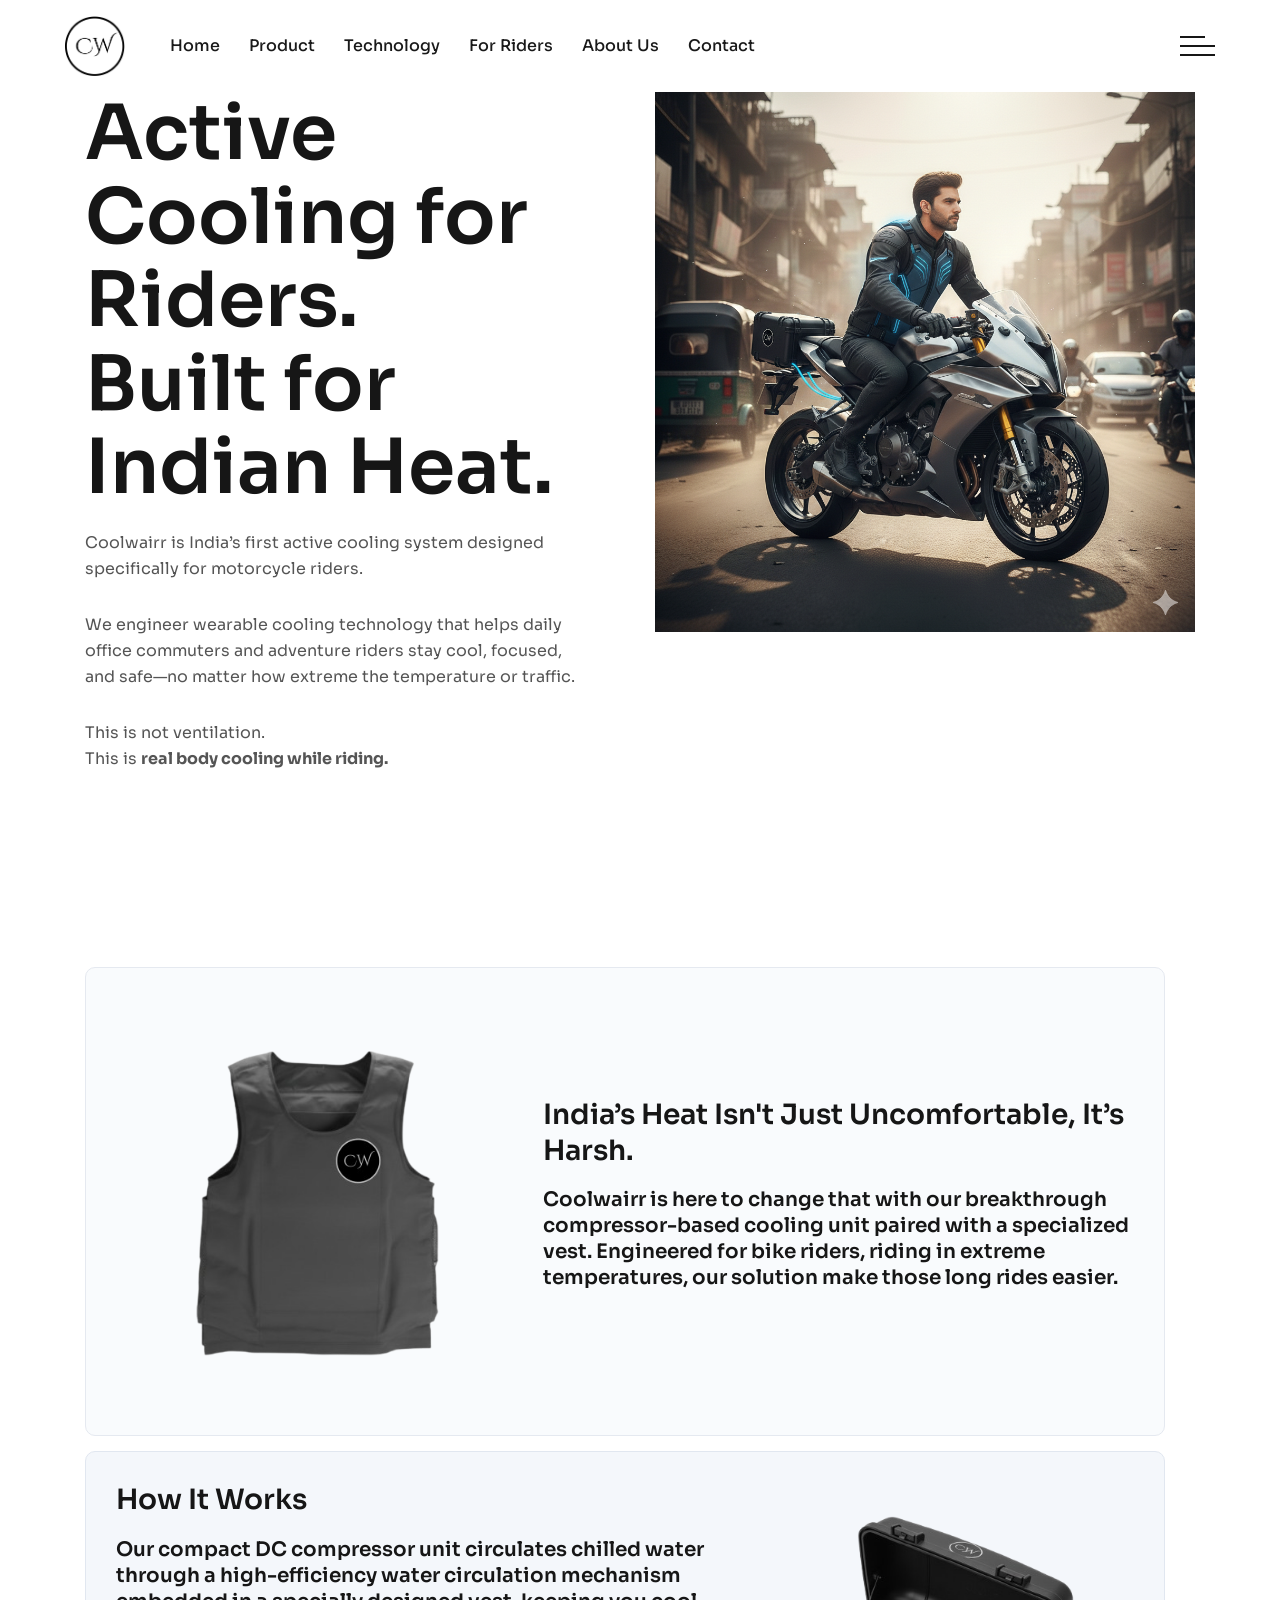
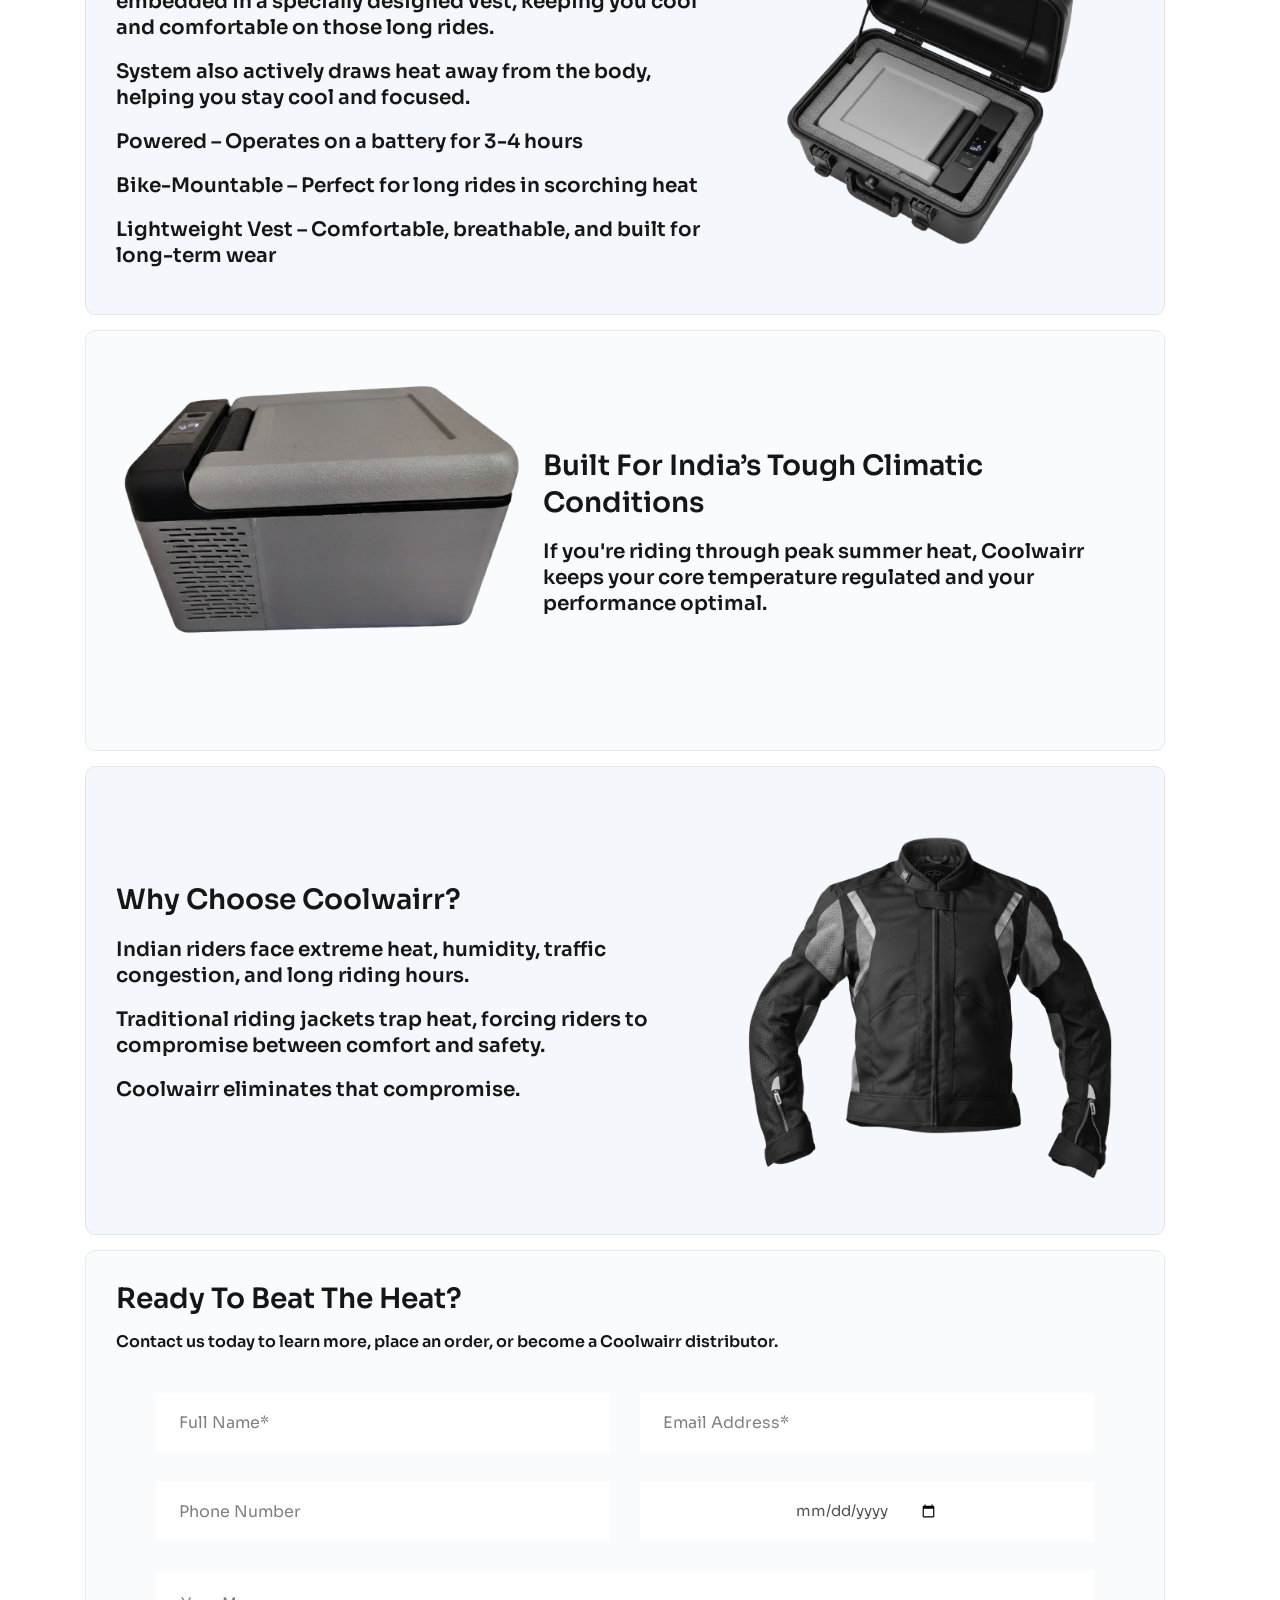
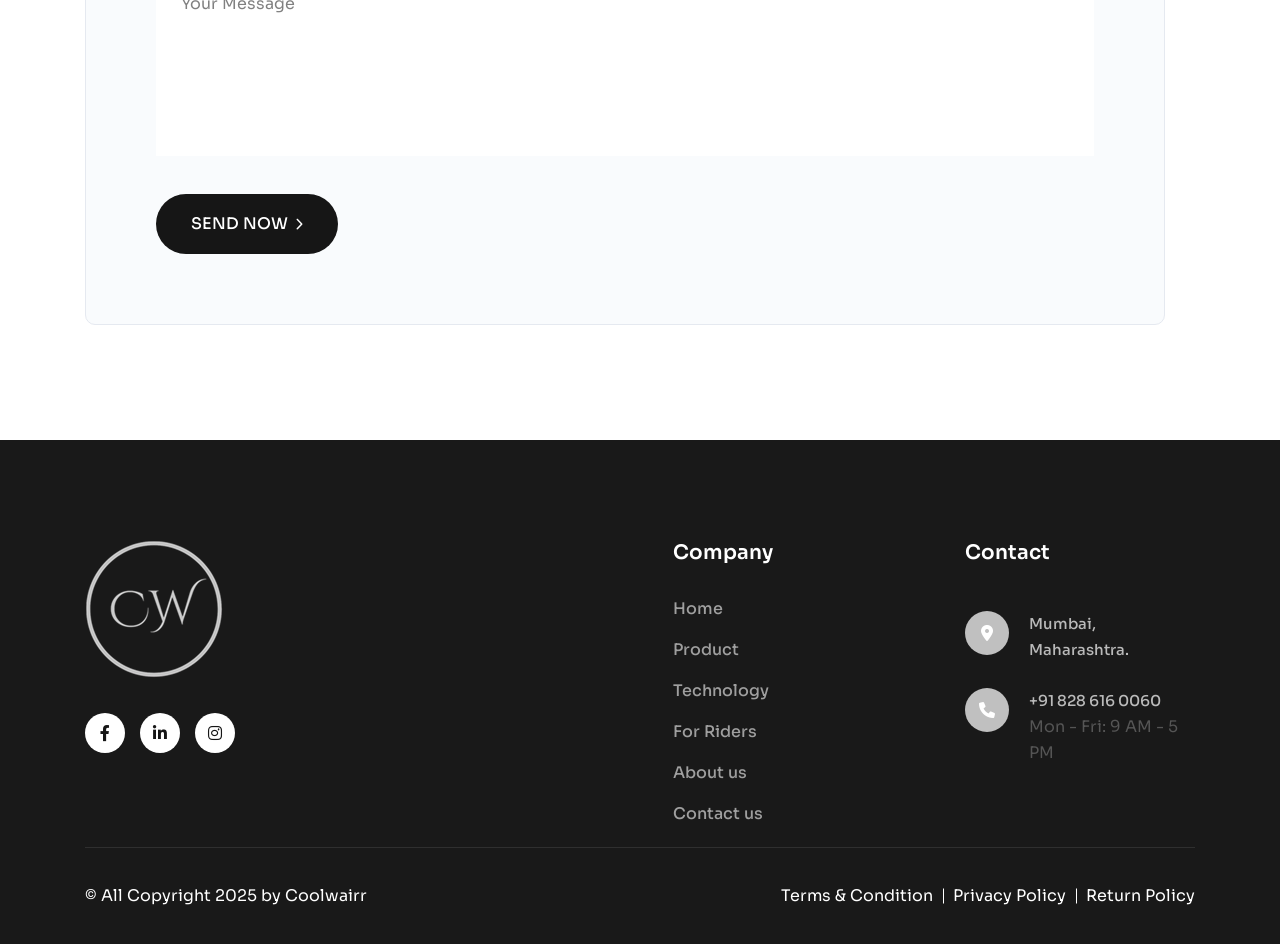
==== commit 14c54f9b: "cosmetic changes" ====
--- a/index.html
+++ b/index.html
@@ -968,17 +968,16 @@
                         <h4>Contact</h4>
                      </div>
                      <div class="footer-info mb-35">
-                        <p class="w-75">Vikram Chandela</p>
+                        <!-- <p class="w-75">Vikram Chandela</p> -->
                         <div class="footer-info-item d-flex align-items-start pb-15 pt-15">
                            <div class="footer-info-icon mr-20">
                               <span> <i class="fa-solid fa-location-dot furniture-icon"></i></span>
                            </div>
                            <div class="footer-info-text">
-                              <a class="furniture-clr-hover" target="_blank"
-                                 href="https://maps.app.goo.gl/G5rBFQSNvnxUEE8n7">Geetai Tower, Walmiki Nagar, Vikhroli
-                                 East.</a>
-                           </div>
-                        </div>
+                              <a class="furniture-clr-hover" target="_blank" href="https://maps.app.goo.gl/e54TD68jU2CD6Kzz8">Mumbai,
+                                 Maharashtra.</a>
+                           </div>
+                        </div>   
                         <div class="footer-info-item d-flex align-items-start">
                            <div class="footer-info-icon mr-20">
                               <span><i class="fa-solid fa-phone furniture-icon"></i></span>
